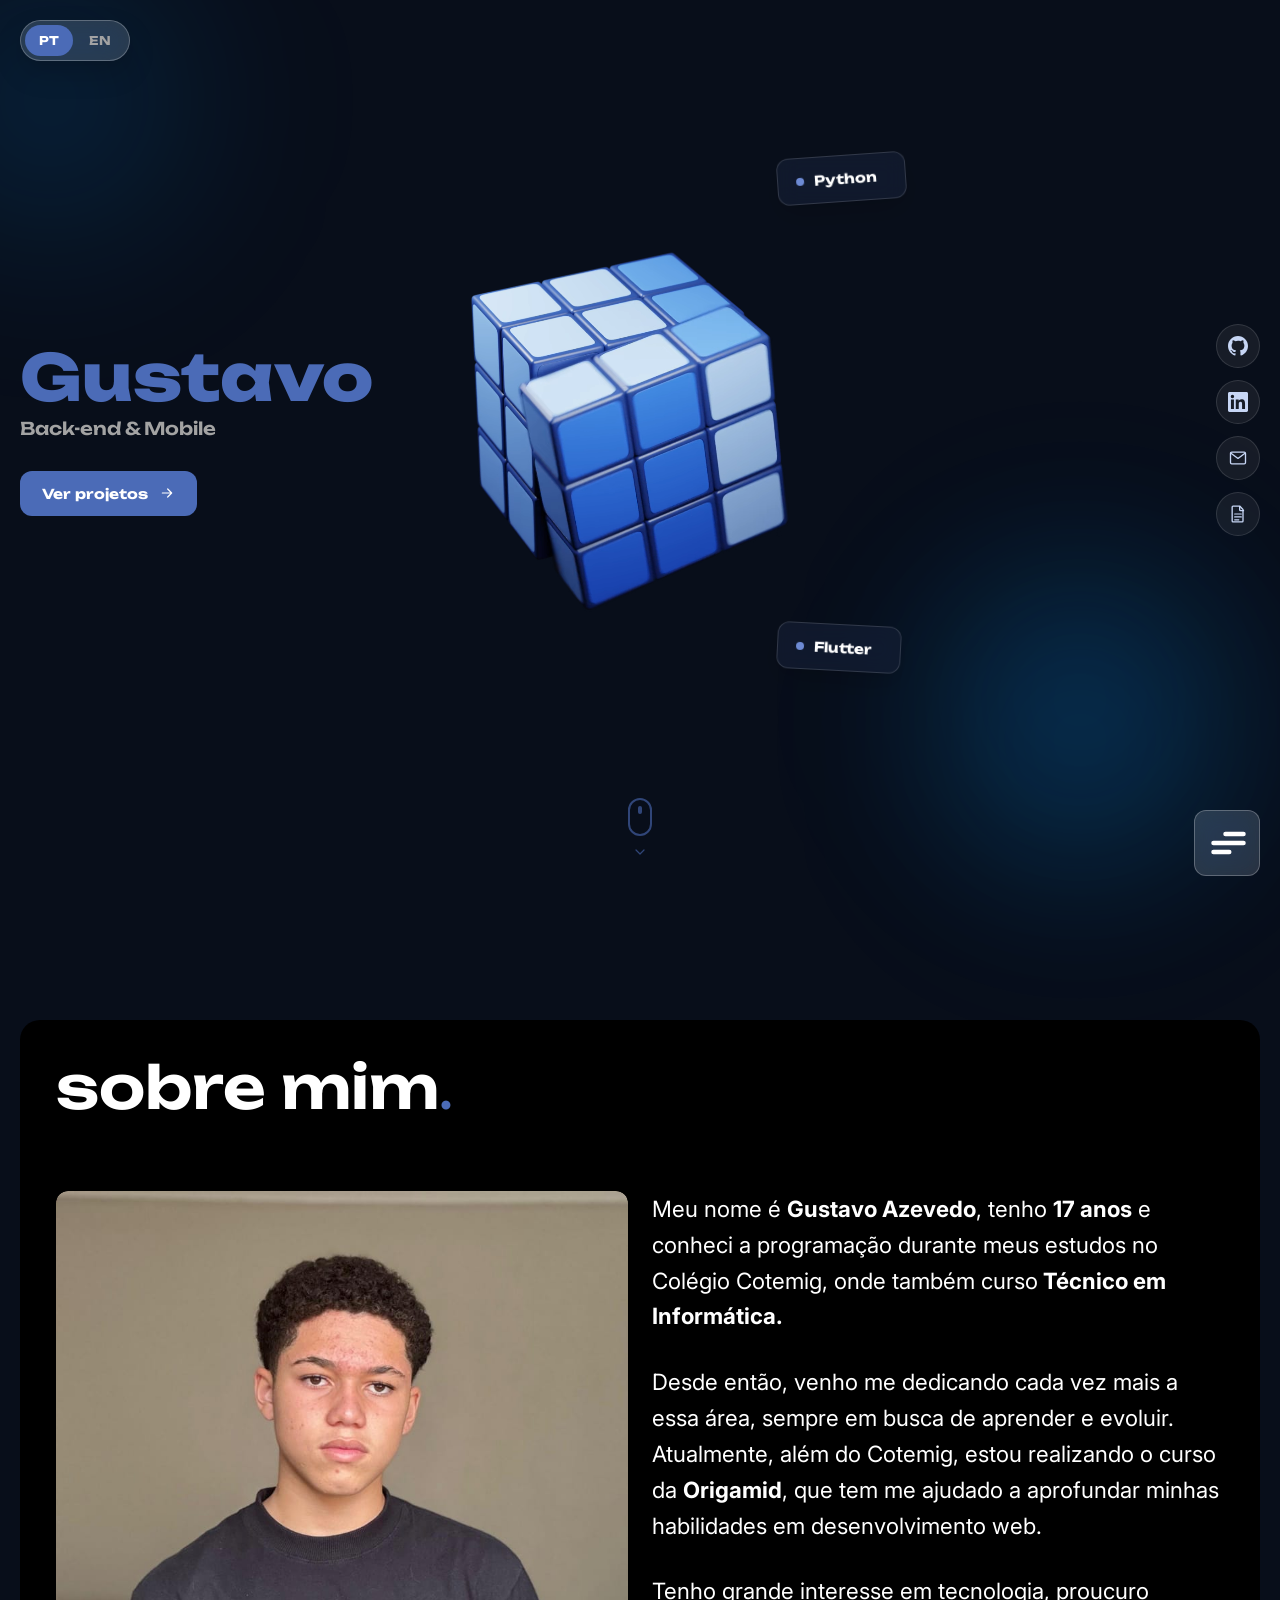
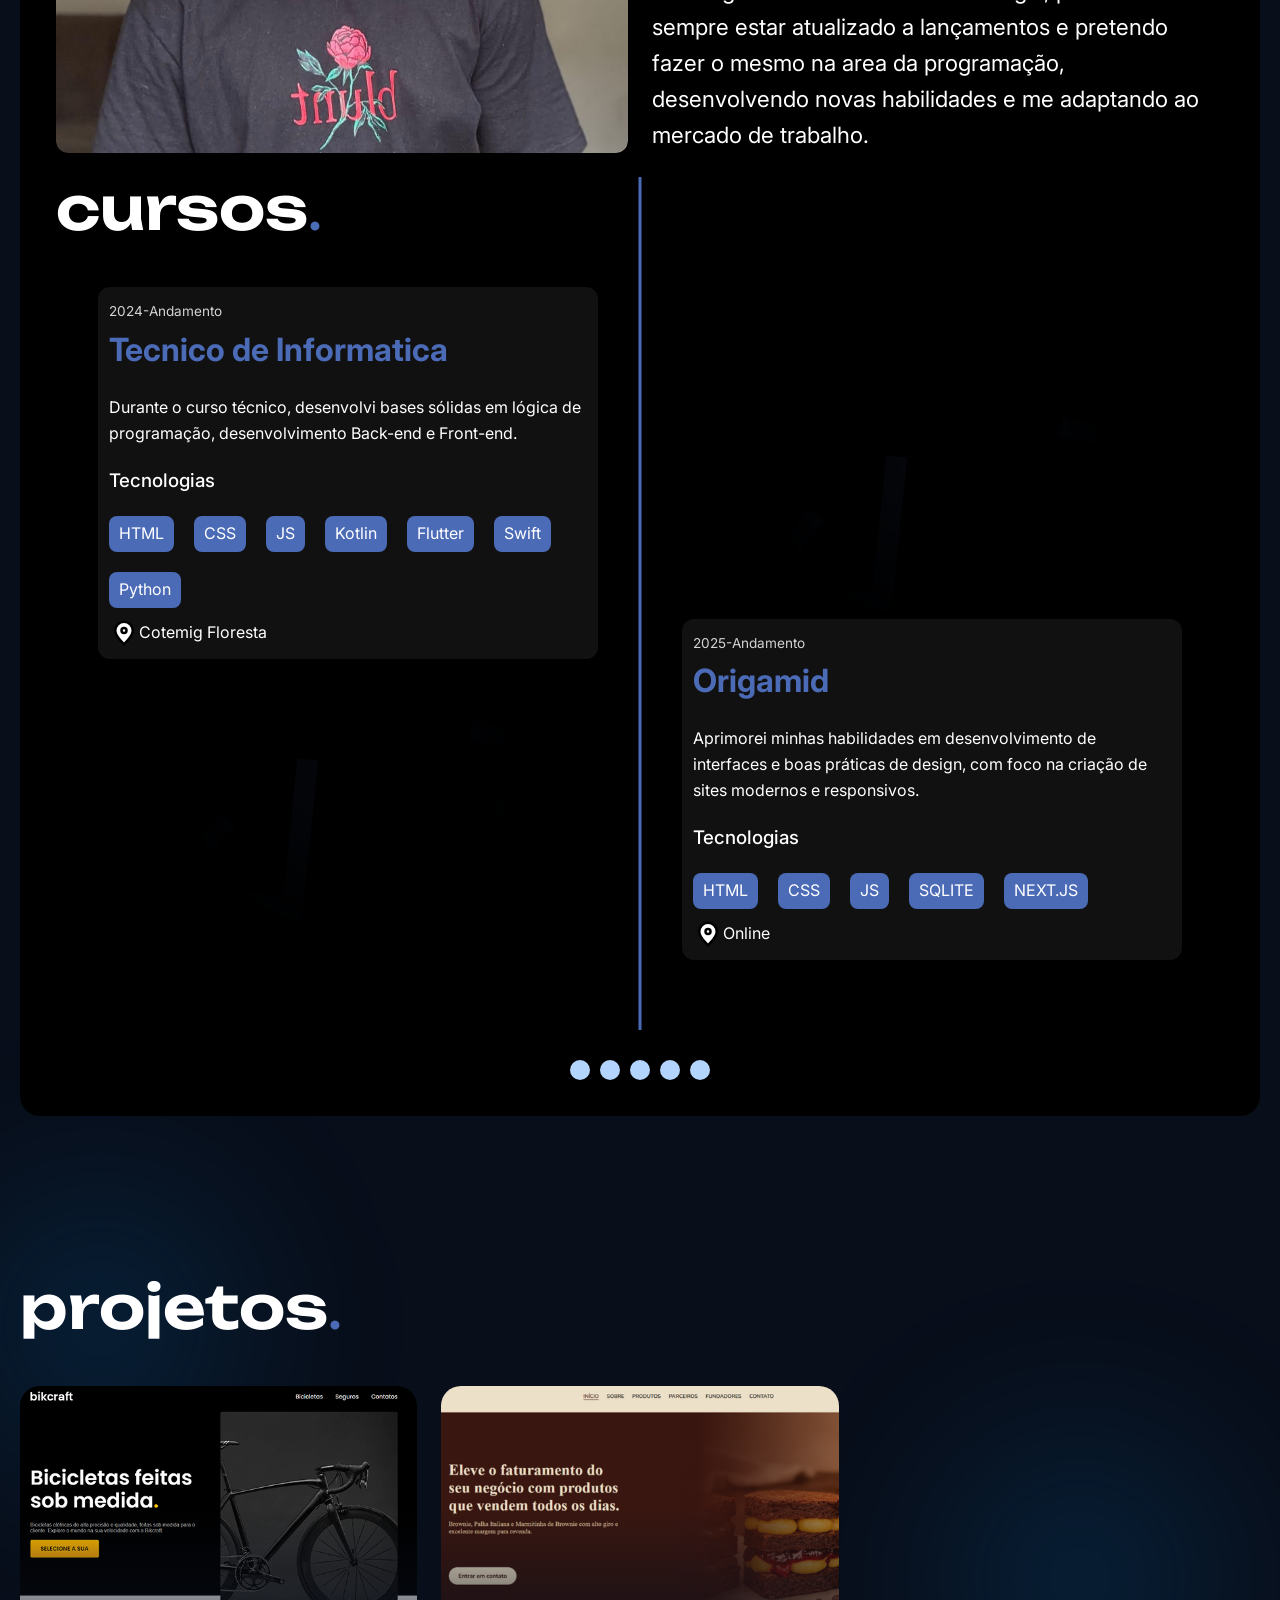
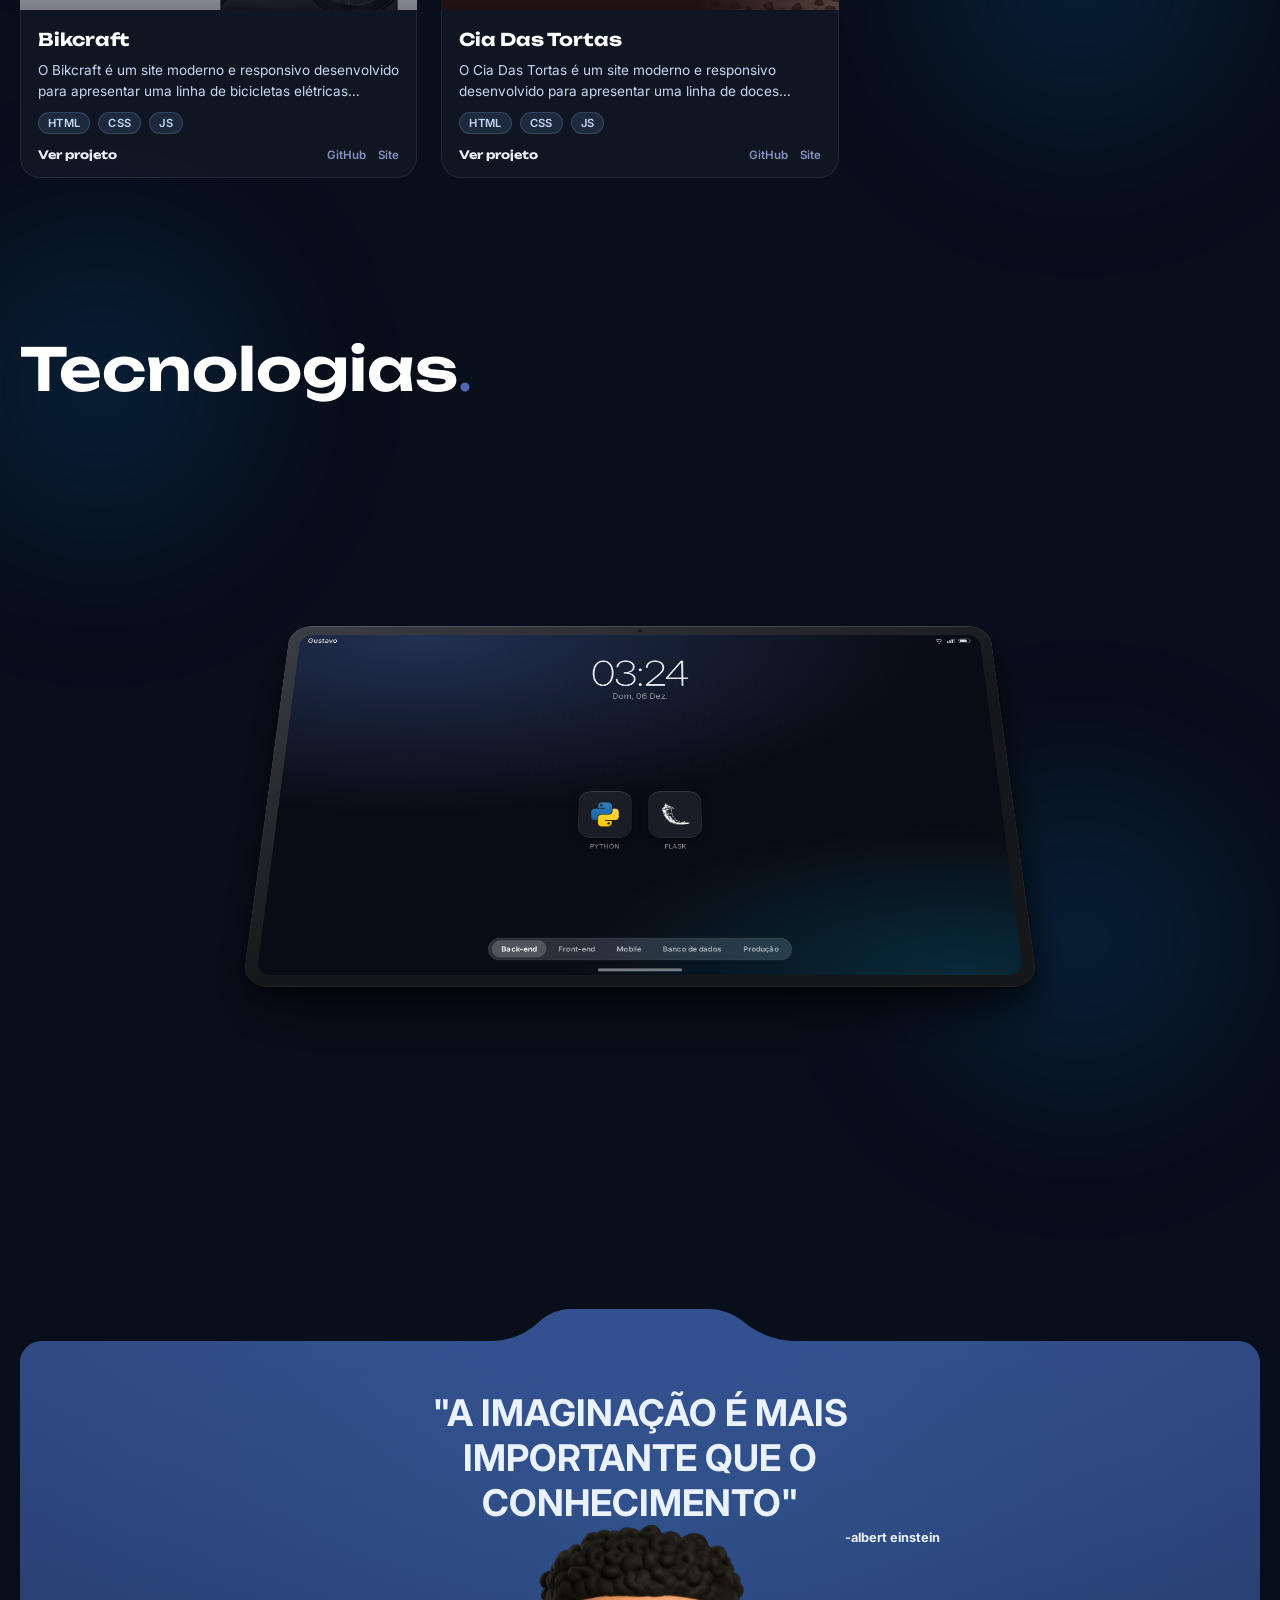
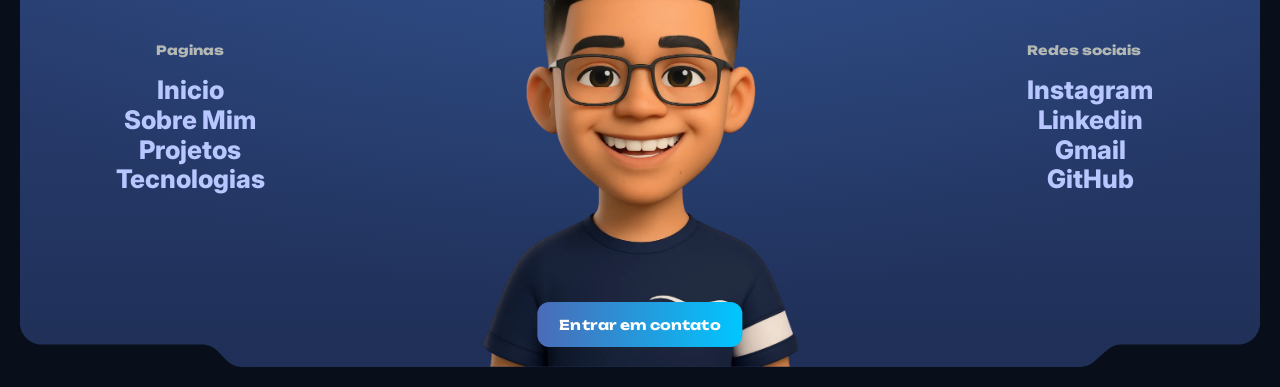
==== index.html @ 8bb334ea "alteracao de full stack para back end no titulo do site" ====
<!DOCTYPE html>
<html lang="pt-br">

<head>
  <!-- Básico -->
  <meta charset="UTF-8">
  <meta name="viewport" content="width=device-width, initial-scale=1.0">
  <title>Gustavo Azevedo | Desenvolvedor Back-end e Mobile</title>
  <meta name="description" content="Portfólio de Gustavo Azevedo, desenvolvedor front-end, back-end e mobile focado em interfaces modernas, performance e experiências interativas.">

  <!-- SEO extra -->
  <meta name="author" content="Gustavo Azevedo">
  <meta name="theme-color" content="#0f0f0f">

  <!-- Open Graph (para redes sociais) -->
  <meta property="og:title" content="Gustavo Azevedo | Desenvolvedor Full-Stack e Mobile">
  <meta property="og:description" content="Conheça meus projetos, tecnologias e experiências em desenvolvimento web.">
  <meta property="og:type" content="website">
  <meta property="og:url" content="https://gustavoazevedodev.vercel.app">
  <meta property="og:image" content="https://gustavoazevedodev.vercel.app/imagens/preview.png">

  <!-- Performance Fonts -->
  <link rel="preconnect" href="https://fonts.googleapis.com">
  <link rel="preconnect" href="https://fonts.gstatic.com" crossorigin>

  <link href="https://fonts.googleapis.com/css2?family=Inter:wght@400..700&family=Fira+Code:wght@400&family=Unbounded:wght@200..900&display=swap" rel="preload" as="style" onload="this.onload=null;this.rel='stylesheet'">

  <noscript>
    <link href="https://fonts.googleapis.com/css2?family=Inter:wght@400..700&family=Fira+Code:wght@400&family=Unbounded:wght@200..900&display=swap" rel="stylesheet">
  </noscript>

  <!-- Favicon -->
  <link rel="icon" href="./imagens/favicon.png" type="image/png">

  <!-- CSS -->
  <link rel="stylesheet" href="./Estilos/style.min.css">

  <!-- JS -->
  <script type="module" src="./Javascript/script.js"></script>

</head>

<body>
  <div class="idioma-switch" role="group" aria-label="Selecionar idioma">
    <span class="idioma-indicador" aria-hidden="true"></span>
    <button type="button" class="idioma-opcao ativo">PT</button>
    <button type="button" class="idioma-opcao">EN</button>
  </div>

  <header class="header-bg">
    <div class="header">
      <label class="hamburger">
        <input type="checkbox">
        <svg viewBox="0 0 32 32">
          <path class="line line-top-bottom" d="M27 10 13 10C10.8 10 9 8.2 9 6 9 3.5 10.8 2 13 2 15.2 2 17 3.8 17 6L17 26C17 28.2 18.8 30 21 30 23.2 30 25 28.2 25 26 25 23.8 23.2 22 21 22L7 22"></path>
          <path class="line" d="M7 16 27 16"></path>
        </svg>
      </label>

      <nav aria-label="Navegacao-principal">
        <ul>
          <li>
            <a href="#main">
              Inicio
              <svg viewBox="0 0 24 24" fill="none" aria-hidden="true">
                <path d="M5 12h14M13 6l6 6-6 6" stroke="currentColor" stroke-width="1.8" stroke-linecap="round" stroke-linejoin="round"/>
              </svg>
            </a>
          </li>
          <li>
            <a href="#sobreMim">
              Sobre mim
              <svg viewBox="0 0 24 24" fill="none" aria-hidden="true">
                <path d="M5 12h14M13 6l6 6-6 6" stroke="currentColor" stroke-width="1.8" stroke-linecap="round" stroke-linejoin="round"/>
              </svg>
            </a>
          </li>
          <li>
            <a href="#projetos">
              Projetos
              <svg viewBox="0 0 24 24" fill="none" aria-hidden="true">
                <path d="M5 12h14M13 6l6 6-6 6" stroke="currentColor" stroke-width="1.8" stroke-linecap="round" stroke-linejoin="round"/>
              </svg>
            </a>
          </li>
          <li>
            <a href="#tecnologias">
              Tecnologias
              <svg viewBox="0 0 24 24" fill="none" aria-hidden="true">
                <path d="M5 12h14M13 6l6 6-6 6" stroke="currentColor" stroke-width="1.8" stroke-linecap="round" stroke-linejoin="round"/>
              </svg>
            </a>
          </li>
          <li>
            <a href="#contato">
              Contato
              <svg viewBox="0 0 24 24" fill="none" aria-hidden="true">
                <path d="M5 12h14M13 6l6 6-6 6" stroke="currentColor" stroke-width="1.8" stroke-linecap="round" stroke-linejoin="round"/>
              </svg>
            </a>
          </li>
        </ul>
      </nav>
    </div>
  </header>

  <main id="main" class="main-bg container">
    <ul class="contatos">
      <li>
        <a href="https://github.com/GuAzevedoDev" target="_blank" rel="noopener noreferrer" aria-label="GitHub">
          <svg viewBox="0 0 24 24" fill="currentColor" aria-hidden="true">
            <path d="M12 0C5.37 0 0 5.373 0 12c0 5.303 3.438 9.8 8.207 11.387.6.11.793-.26.793-.577 0-.285-.01-1.04-.016-2.04-3.338.724-4.042-1.61-4.042-1.61-.546-1.387-1.333-1.756-1.333-1.756-1.089-.744.083-.729.083-.729 1.205.084 1.84 1.237 1.84 1.237 1.07 1.834 2.807 1.304 3.492.997.108-.775.42-1.305.763-1.605-2.665-.303-5.467-1.334-5.467-5.93 0-1.31.468-2.38 1.236-3.22-.124-.303-.535-1.524.117-3.176 0 0 1.008-.322 3.301 1.23a11.5 11.5 0 0 1 3.003-.404c1.02.005 2.047.138 3.003.404 2.291-1.552 3.297-1.23 3.297-1.23.653 1.653.242 2.874.118 3.176.77.84 1.235 1.91 1.235 3.22 0 4.61-2.807 5.624-5.48 5.92.43.372.814 1.103.814 2.222 0 1.606-.014 2.898-.014 3.293 0 .32.192.694.8.576C20.565 21.796 24 17.3 24 12c0-6.627-5.373-12-12-12Z"/>
          </svg>
        </a>
      </li>
      <li>
        <a href="https://www.linkedin.com/in/gustavo-azevedo-8b938736a/" target="_blank" rel="noopener noreferrer" aria-label="LinkedIn">
          <svg viewBox="0 0 24 24" fill="currentColor" aria-hidden="true">
            <path d="M20.447 20.452h-3.554v-5.569c0-1.328-.027-3.037-1.852-3.037-1.853 0-2.136 1.445-2.136 2.939v5.667H9.351V9h3.414v1.561h.049c.476-.9 1.637-1.85 3.37-1.85 3.601 0 4.267 2.37 4.267 5.455v6.286zM5.337 7.433a2.062 2.062 0 1 1 0-4.124 2.062 2.062 0 0 1 0 4.124zM7.114 20.452H3.558V9h3.556v11.452zM22.225 0H1.771C.792 0 0 .774 0 1.729v20.542C0 23.227.792 24 1.771 24h20.451C23.2 24 24 23.227 24 22.271V1.729C24 .774 23.2 0 22.222 0h.003z"/>
          </svg>
        </a>
      </li>
      <li>
        <a href="mailto:gustavoAzevedo.code@gmail.com" aria-label="Gmail">
          <svg viewBox="0 0 24 24" fill="none" aria-hidden="true">
            <path d="M3 6.5A1.5 1.5 0 0 1 4.5 5h15A1.5 1.5 0 0 1 21 6.5v11a1.5 1.5 0 0 1-1.5 1.5h-15A1.5 1.5 0 0 1 3 17.5v-11Z" stroke="currentColor" stroke-width="1.6"/>
            <path d="M4 6.5l8 6 8-6" stroke="currentColor" stroke-width="1.6" stroke-linecap="round" stroke-linejoin="round"/>
          </svg>
        </a>
      </li>
      <li>
        <a href="https://docs.google.com/document/d/1_A87k8-lewarmQRAxq1hybaR0dCT-CZQKW2A2z6M_L0/edit?usp=sharing" target="_blank" rel="noopener noreferrer" download aria-label="Currículo">
          <svg viewBox="0 0 24 24" fill="none" aria-hidden="true">
            <path d="M6 2.5h8l4 4v14a1 1 0 0 1-1 1H6a1 1 0 0 1-1-1v-17a1 1 0 0 1 1-1Z" stroke="currentColor" stroke-width="1.6" stroke-linejoin="round"/>
            <path d="M14 2.5V7a1 1 0 0 0 1 1h4.3" stroke="currentColor" stroke-width="1.6" stroke-linejoin="round"/>
            <path d="M8 12h8M8 15.5h8M8 19h5" stroke="currentColor" stroke-width="1.4" stroke-linecap="round"/>
          </svg>
        </a>
      </li>
    </ul>

    <div class="main">
      <div class="main-esquerda">
        <div class="main-introducao">
          <h1 class="titulo">Gustavo</h1>
          <h2 class="subtitulo">Back-end & Mobile</h2>
        </div>

        <div class="main-sobre">
          <a href="#projetos" class="botao">
            Ver projetos
            <svg viewBox="0 0 24 24" fill="none" aria-hidden="true">
              <path d="M5 12h14M13 6l6 6-6 6" stroke="currentColor" stroke-width="1.8" stroke-linecap="round" stroke-linejoin="round"/>
            </svg>
          </a>
        </div>
      </div>
      <div class="main-centro">
        <!-- O mp4 (opaco) fica no HTML porque toca em qualquer navegador. O
             webm tem canal alpha e dispensa fundo, mas o Safari lê VP9 e
             ignora o alpha, pintando o fundo de preto - por isso quem troca
             pro webm é o JS, só onde a transparência funciona de verdade.
             preload="none" garante que nada baixa antes dessa decisão. -->
        <video
          poster="imagens/main/cube/cubo_azul_chamativo/cubo_azul_chamativo_poster.webp"
          data-webm="imagens/main/cube/cubo_azul_chamativo/cubo_azul_chamativo.webm"
          width="1100"
          height="1100"
          preload="none"
          loop
          muted
          playsinline
          aria-hidden="true"
        >
          <source
            src="imagens/main/cube/cubo_azul_chamativo/cubo_azul_chamativo.mp4"
            type="video/mp4"
          />
        </video>
      </div>
      <ul class="main-direita">
        <li>Python</li>
        <li>Flutter</li>
      </ul>
    </div>

    <a href="#sobreMim" class="scroll-indicador" aria-label="Rolar para a próxima seção">
      <span class="scroll-indicador-mouse">
        <span class="scroll-indicador-roda"></span>
      </span>
      <svg viewBox="0 0 24 24" fill="none" aria-hidden="true">
        <path d="M6 9l6 6 6-6" stroke="currentColor" stroke-width="1.8" stroke-linecap="round" stroke-linejoin="round"/>
      </svg>
    </a>
  </main>

  <article class="about-bg container" id="sobreMim">
    <div class="about-content  card">
      <div class="content">
        <h1 class="title cor-1 ">sobre mim<span class="cor-p1">.</span></h1>
        <div class="about-esquerda">
          <img src="imagens/about/MePhoto.jpeg" alt="">
        </div>
        <div class="about-direita">
          <p>Meu nome é <b>Gustavo Azevedo</b>, tenho <b>17 anos</b> e conheci a programação durante meus estudos no Colégio Cotemig, onde também curso<b> Técnico em Informática.</b></p>
          <p>Desde então, venho me dedicando cada vez mais a essa área, sempre em busca de aprender e evoluir. Atualmente, além do Cotemig, estou realizando o curso da <b> Origamid</b>, que tem me ajudado a aprofundar minhas habilidades em desenvolvimento web.</p>
          <p>Tenho grande interesse em tecnologia, proucuro sempre estar atualizado a lançamentos e pretendo fazer o mesmo na area da programação, desenvolvendo novas habilidades e me adaptando ao mercado de trabalho.</p>
        </div>
        <div class="experiencia-about" id="cursos">
          <h1 class="title cor-1 ">cursos<span class="cor-p1">.</span></h1>
          <div class="cursos-content">
            <div class="esquerda-cursos">
              <div class="curso-card cor-1">
                <span>2024-Andamento</span>
                <h2>Tecnico de Informatica</h2>
                <p>Durante o curso técnico, desenvolvi bases sólidas em lógica de programação, desenvolvimento Back-end e Front-end.
                </p>
                <h3>Tecnologias</h3>
                <ul class="linguagens-lst cor-1">
                  <li class="linguagem-item">HTML</li>
                  <li class="linguagem-item">CSS</li>
                  <li class="linguagem-item">JS</li>
                  <li class="linguagem-item">Kotlin</li>
                  <li class="linguagem-item">Flutter</li>
                  <li class="linguagem-item">Swift</li>
                  <li class="linguagem-item">Python</li>
                </ul>
                <span><svg width="64px" height="64px" viewBox="0 0 24 24" xmlns="http://www.w3.org/2000/svg">
                    <g id="SVGRepo_bgCarrier" stroke-width="0"></g>
                    <g id="SVGRepo_tracerCarrier" stroke-linecap="round" stroke-linejoin="round"></g>
                    <g id="SVGRepo_iconCarrier">
                      <path d="M12 21C15.5 17.4 19 14.1764 19 10.2C19 6.22355 15.866 3 12 3C8.13401 3 5 6.22355 5 10.2C5 14.1764 8.5 17.4 12 21Z" stroke="#000000" stroke-width="2" stroke-linecap="round" stroke-linejoin="round"></path>
                      <path d="M12 12C13.1046 12 14 11.1046 14 10C14 8.89543 13.1046 8 12 8C10.8954 8 10 8.89543 10 10C10 11.1046 10.8954 12 12 12Z" stroke="#000000" stroke-width="2" stroke-linecap="round" stroke-linejoin="round"></path>
                    </g>
                  </svg> Cotemig Floresta</span>
              </div>
            </div>
            <span class="cor-p1 title tag-html">
              < />
            </span>
            <span class="cor-p1 title tag-html">
              < />
            </span>
            <div class="direita-cursos">
              <div class="curso-card cor-1">
                <span>2025-Andamento</span>
                <h2>Origamid</h2>
                <p>Aprimorei minhas habilidades em desenvolvimento de interfaces e boas práticas de design, com foco na criação de sites modernos e responsivos.
                </p>
                <h3>Tecnologias</h3>
                <ul class="linguagens-lst cor-1">
                  <li class="linguagem-item">HTML</li>
                  <li class="linguagem-item">CSS</li>
                  <li class="linguagem-item">JS</li>
                  <li class="linguagem-item">SQLITE</li>
                  <li class="linguagem-item">NEXT.JS</li>
                </ul>
                <span><svg width="64px" height="64px" viewBox="0 0 24 24" xmlns="http://www.w3.org/2000/svg">
                    <g id="SVGRepo_bgCarrier" stroke-width="0"></g>
                    <g id="SVGRepo_tracerCarrier" stroke-linecap="round" stroke-linejoin="round"></g>
                    <g id="SVGRepo_iconCarrier">
                      <path d="M12 21C15.5 17.4 19 14.1764 19 10.2C19 6.22355 15.866 3 12 3C8.13401 3 5 6.22355 5 10.2C5 14.1764 8.5 17.4 12 21Z" stroke="#000000" stroke-width="2" stroke-linecap="round" stroke-linejoin="round"></path>
                      <path d="M12 12C13.1046 12 14 11.1046 14 10C14 8.89543 13.1046 8 12 8C10.8954 8 10 8.89543 10 10C10 11.1046 10.8954 12 12 12Z" stroke="#000000" stroke-width="2" stroke-linecap="round" stroke-linejoin="round"></path>
                    </g>
                  </svg>Online</span>
              </div>
            </div>

          </div>
          <section class="dots-container">
            <div class="dot"></div>
            <div class="dot"></div>
            <div class="dot"></div>
            <div class="dot"></div>
            <div class="dot"></div>
          </section>
        </div>
      </div>
    </div>
  </article>

  <article class="projetos-bg" id="projetos" aria-labelledby="projeto-title">
    <div class="projetos-content">
      <h1 class="title cor-1 container" id="projeto-title">projetos<span class="cor-p1">.</span></h1>

      <ul class="projetos-grid container">
          <li class="projeto-card">
            <a href="projetos/bikcraft.html" class="projeto-abrir">
              <span class="sr-only">Ver detalhes de Bikcraft</span>
            </a>

            <div class="projeto-capa">
              <img src="imagens/projetos/bikcraft.png" alt="Tela inicial do projeto Bikcraft" loading="lazy" />
            </div>

            <div class="projeto-info">
              <h3 class="projeto-nome">Bikcraft</h3>
              <p class="projeto-resumo">O Bikcraft é um site moderno e responsivo desenvolvido para apresentar uma linha de bicicletas elétricas premium.</p>

              <ul class="projeto-tags">
              <li>HTML</li>
              <li>CSS</li>
              <li>JS</li>
              </ul>
            </div>

            <div class="projeto-rodape">
              <span class="projeto-detalhes">Ver projeto</span>
              <a href="https://github.com/GuAzevedoDev/bikcraft" target="_blank" rel="noopener" class="projeto-mini">GitHub</a>
              <a href="https://guazevedodev.github.io/bikcraft/" target="_blank" rel="noopener" class="projeto-mini">Site</a>
            </div>
          </li>

          <li class="projeto-card">
            <a href="projetos/cia-das-tortas.html" class="projeto-abrir">
              <span class="sr-only">Ver detalhes de Cia Das Tortas</span>
            </a>

            <div class="projeto-capa">
              <img src="imagens/projetos/ciaDasTortasHeader.png" alt="Tela inicial do projeto Cia Das Tortas" loading="lazy" />
            </div>

            <div class="projeto-info">
              <h3 class="projeto-nome">Cia Das Tortas</h3>
              <p class="projeto-resumo">O Cia Das Tortas é um site moderno e responsivo desenvolvido para apresentar uma linha de doces premium.</p>

              <ul class="projeto-tags">
              <li>HTML</li>
              <li>CSS</li>
              <li>JS</li>
              </ul>
            </div>

            <div class="projeto-rodape">
              <span class="projeto-detalhes">Ver projeto</span>
              <a href="https://github.com/GuAzevedoDev/CiaDasTortas" target="_blank" rel="noopener" class="projeto-mini">GitHub</a>
              <a href="https://guazevedodev.github.io/CiaDasTortas/" target="_blank" rel="noopener" class="projeto-mini">Site</a>
            </div>
          </li>
      </ul>
    </div>
  </article>

  <article class="tecnologias-bg" id="tecnologias">
    <h1 class="title cor-1 container">Tecnologias<span class="cor-p1">.</span></h1>
    <div class="tecnologias-content container">
      <div class="cardTablet">
        <div class="phone">
          <div class="face front">
            <div class="head">
              <div class="h-left">Gustavo</div>
              <div class="h-right">
                <span class="wifi"><svg class="logo-head" viewBox="0 0 16 16" fill="currentColor" xmlns="http://www.w3.org/2000/svg"><path d="M8 12.4a1.3 1.3 0 1 0 0 2.6 1.3 1.3 0 0 0 0-2.6Z"/><path d="M8 8.3c-1.28 0-2.45.5-3.32 1.32a.62.62 0 0 0 .85.9A3.55 3.55 0 0 1 8 9.55c.96 0 1.83.37 2.47.97a.62.62 0 1 0 .85-.9A4.79 4.79 0 0 0 8 8.3Z"/><path d="M8 4.6c-2.3 0-4.4.9-5.94 2.37a.62.62 0 1 0 .86.9A7.3 7.3 0 0 1 8 5.85c2 0 3.82.78 5.08 2.02a.62.62 0 1 0 .86-.9A8.55 8.55 0 0 0 8 4.6Z"/></svg></span>
                <span class="network"><svg class="logo-head" viewBox="0 0 16 16" fill="currentColor" xmlns="http://www.w3.org/2000/svg"><rect x="1" y="9.5" width="2.6" height="3.5" rx="0.8"/><rect x="5.1" y="7.2" width="2.6" height="5.8" rx="0.8"/><rect x="9.2" y="4.9" width="2.6" height="8.1" rx="0.8"/><rect x="13.3" y="2.6" width="2.6" height="10.4" rx="0.8" opacity="0.35"/></svg></span>
                <span class="battery"><svg class="logo-head" viewBox="0 0 26 16" fill="none" xmlns="http://www.w3.org/2000/svg"><rect x="0.6" y="3.6" width="21" height="9.4" rx="3" stroke="currentColor" stroke-width="1.1" opacity="0.45"/><rect x="2.3" y="5.3" width="13.5" height="6" rx="1.8" fill="currentColor"/><path d="M23.2 6.6c.9.35 1.5 1.1 1.5 1.7 0 .6-.6 1.35-1.5 1.7V6.6Z" fill="currentColor" opacity="0.45"/></svg></span>
              </div>
            </div>


            <div class="date">
              <span class="hour"></span><br />
              <span class="day"></span>
            </div>

            <div class="home">
              <span class="app" id="python-tablet" data-skill="python" data-cat="backend">
                <span>PYTHON</span>
                <svg width="64px" height="64px" viewBox="0 0 32 32" fill="none" xmlns="http://www.w3.org/2000/svg">
                  <g id="SVGRepo_bgCarrier" stroke-width="0"></g>
                  <g id="SVGRepo_tracerCarrier" stroke-linecap="round" stroke-linejoin="round"></g>
                  <g id="SVGRepo_iconCarrier">
                    <path fill-rule="evenodd" clip-rule="evenodd" d="M13.0164 2C10.8193 2 9.03825 3.72453 9.03825 5.85185V8.51852H15.9235V9.25926H5.97814C3.78107 9.25926 2 10.9838 2 13.1111L2 18.8889C2 21.0162 3.78107 22.7407 5.97814 22.7407H8.27322V19.4815C8.27322 17.3542 10.0543 15.6296 12.2514 15.6296H19.5956C21.4547 15.6296 22.9617 14.1704 22.9617 12.3704V5.85185C22.9617 3.72453 21.1807 2 18.9836 2H13.0164ZM12.0984 6.74074C12.8589 6.74074 13.4754 6.14378 13.4754 5.40741C13.4754 4.67103 12.8589 4.07407 12.0984 4.07407C11.3378 4.07407 10.7213 4.67103 10.7213 5.40741C10.7213 6.14378 11.3378 6.74074 12.0984 6.74074Z" fill="url(#paint0_linear_87_8204)"></path>
                    <path fill-rule="evenodd" clip-rule="evenodd" d="M18.9834 30C21.1805 30 22.9616 28.2755 22.9616 26.1482V23.4815L16.0763 23.4815L16.0763 22.7408L26.0217 22.7408C28.2188 22.7408 29.9998 21.0162 29.9998 18.8889V13.1111C29.9998 10.9838 28.2188 9.25928 26.0217 9.25928L23.7266 9.25928V12.5185C23.7266 14.6459 21.9455 16.3704 19.7485 16.3704L12.4042 16.3704C10.5451 16.3704 9.03809 17.8296 9.03809 19.6296L9.03809 26.1482C9.03809 28.2755 10.8192 30 13.0162 30H18.9834ZM19.9015 25.2593C19.1409 25.2593 18.5244 25.8562 18.5244 26.5926C18.5244 27.329 19.1409 27.9259 19.9015 27.9259C20.662 27.9259 21.2785 27.329 21.2785 26.5926C21.2785 25.8562 20.662 25.2593 19.9015 25.2593Z" fill="url(#paint1_linear_87_8204)"></path>
                    <defs>
                      <linearGradient id="paint0_linear_87_8204" x1="12.4809" y1="2" x2="12.4809" y2="22.7407" gradientUnits="userSpaceOnUse">
                        <stop stop-color="#327EBD"></stop>
                        <stop offset="1" stop-color="#1565A7"></stop>
                      </linearGradient>
                      <linearGradient id="paint1_linear_87_8204" x1="19.519" y1="9.25928" x2="19.519" y2="30" gradientUnits="userSpaceOnUse">
                        <stop stop-color="#FFDA4B"></stop>
                        <stop offset="1" stop-color="#F9C600"></stop>
                      </linearGradient>
                    </defs>
                  </g>
                </svg>
              </span>
              <span class="app" id="flask-tablet" data-skill="flask" data-cat="backend">
                <span>FLASK</span>
                <svg xmlns="http://www.w3.org/2000/svg" viewBox="0 0 128 128"><path fill="#ffffff" d="M44.44 100.63c-4.23-3.33-8.74-6.52-11.83-11.01-6.49-7.92-11.49-17.1-14.9-26.74-2.07-6.27-2.77-12.99-5.44-19.02-2.78-4.38.48-9.16 5.27-10.55 2.13-.41 5.89-2.43 1.36-.98-4.06 2.98-4.45-2.71-.29-3.07 2.84-.38 3.89-2.7 2.92-4.8-3.05-1.99 7.4-4.18 2.14-7.15-5.48-5.91 7.66-7.05 4.42-.33-.77 5.16 9.18-.95 6.87 5.01 2.35 2.86 8.8.65 8.63 4.67 3.42.24 4.6 3.11 7.8 3.33 3.33 1.5 9.36 2.69 10.49 6.44-3.3 2.61-10.95-5.4-11.31 1.84 1 10.69.74 21.7 4.65 31.88 1.85 6.16 6.33 11.01 10.38 15.81 3.88 4.7 9.12 8.01 14.48 10.8 4.69 2.21 9.75 3.68 14.87 4.6 2.07-1.59 5.74-7.48 8.97-5 .16 2.8-6.42 5.84-.31 5.54 3.59-1.08 6.08 2.77 9.04-.71 2.72 3.23 11.32-2.06 9.38 4.53-2.62 1.69-6.44.67-9.07 3-4.33-2.16-7.77 1.93-12.56 1.42-5.32.95-10.73 1.34-16.13 1.34-8.85-.7-17.89-.99-26.3-4.07-4.74-1.38-9.37-4.08-13.53-6.78zm7.47 3.24c4.63 2 9.16 4.11 14.23 4.75 8.05 1.12 16.37 2.84 24.45 1.27-3.66-1.65-7.44.64-11.08-1.18-4.37.94-9.06-.24-13.5-.82-5.05-2.25-10.5-3.8-15.23-6.72-5.91-2.16 3.06 2.77 4.65 3.17 3.69 2.1-4.06-1.08-5.16-1.95-3.09-1.74-3.49-1.37-.31.39.64.37 1.28.77 1.95 1.09zm-8.81-6.23c4.49 1.66-.02-3.16-2.07-2.88-.91-1.58-3.48-2.58-1.67-3.43-3.26 1.13-3.42-4.3-4.95-3.53-3.45-1.09-1.34-4.95-5.45-7.32-.37-2.5-4.08-4.66-5.26-8.43-.52-1.93-4.19-7.46-1.94-2.31 1.92 4.96 5.29 9.21 8.1 13.45 2.18 4.04 4.76 8.26 8.72 10.78 1.34 1.3 2.63 3.27 4.52 3.67zM30.17 83.45c.16-.68.82 1.46 0 0zm18.3 16.18c1-.44-1.43-.56 0 0zm2.44.89c-.25-1.23-1.11.69 0 0zm3.05 1.27c1.45-1.38-2.24-.87 0 0zm5.22 2.91c.89-1.3-2.82-.49 0 0zm-10.03-6.99c2.25-1.46-2.91-.02 0 0zm2.29 1.14c-.07-.77-.82.34 0 0zm11.43 7.13c1.84 1.16 10.73 2.54 5.16.48-.93.2-10.33-2.66-5.16-.48zM44.72 91.85c-.18-.77-2.85-.85 0 0zm5.32 3.1c1.39-.96-2.87-.74 0 0zm4.48 2.75c1.98-.75-3.23-.75 0 0zm-11.97-8.21c2.16 1.65 8.7.21 3.3-.99-2.45-1.31-7.99-2.2-4.22.79l.92.2zm15 9.16c.9-1.53-3.77-.88 0 0zm-4.56-3.63c5.27 1.49-4.43-3.34-1.3-.55l.7.32.6.23zm9.14 5.28c4.99.05-4.51-.68 0 0zm-21.5-13.7c-.19-.93-1.23.08 0 0zm29.94 18.44c.14-1.68-1.62 1.25 0 0zM49.15 91.82c-.3-.88-1.56-.04 0 0zm-8.04-5.8c2.86-.17-3.93-1.26 0 0zm-9.54-6.16c-.36-1.38-3.12-2.47 0 0zM56.6 95.74c-.52-.6-.25.13 0 0zm15.58 9.56c-.05-.91-.85.35 0 0zM55.22 94.32c.28-1.18-2.44-.36 0 0zm-11.6-7.36c2.13-.23-3.42-1.44 0 0zm19.63 12.2c3.32-1.32-3.24-.64 0 0zm-10.21-6.93c3.83.49-4.56-2.61-.84-.28l.84.28zm13.31 8.19c3.58-2.14 2.4 5.01 6.07.6 3.62-2.64-3.13 3.27 1.33.47 3.23-2.16 7.99 1.02 11 2.06 2.16-.11 4.27 1.87 6.49.67 4.27-1.15-8.36-1.71-5.05-3.75-3.91 1.14-6.8-1.36-8.72-3.86-4.39-1.01-9.46-3.25-11.65-7.14-.89-1.46 1.29.21-.77-2.18-2.64-2.35-3.96-5.02-5.73-7.88-2.12-1.13-2.37-4.46-2.58-.11.02-2.74-2.56-4.59-3.19-3.82-.01-2.64 2.76-1.32.82-3.27-.42-2.74-1.79-5.59-2.2-8.68-.64-1.49-.09-4.68-2.19-1.31-.76 3.57-.25-4.38.94-1.76 1.56-2.67-.56-2.36-.65-1.99 1.02-2.26.64-5.46-.27-4.24.54-2.39.86-8.8-.81-7.66 1.01-2.5 1.92-11.44-2.47-8.03-1.78.03-4.85.64-6.31 1.37 4.56 2.51-.46.91-2.32.51-.24 2.33-2.08 1.32-4.38 1.34 3.67.45-1.79 3.75-3.89 2.47-2.74 1.31 2.36 4.57.05 5.58.28 1.52-4.19-.55-3.84 2.96-2.65-1.12-.36 4.16.96 2.38 4.51 1.22 3.18 4.01 3.29 6.65-.74 1.54-3.63-3.62-.64-3.38-2.36-3.83-2.61-1.38-4.56.39-.45.13 4.99 2.53 1.57 3.72 3.01.47 3.1 3.1 3.71 4.76 1.81 1.88 1.44-2.08 3.6.18-1.37-2.02-7.25-5.68-2.52-4.51-.03-2.03-.86-3.67.6-3.63 1.44-2.6-1.51 6.42 1.73 3.11.9-.39 1.12-2.6 2.73.21 2.34 2.3.85 3.97-2.46 1.86.59 2.01 4.42 2.72 3.7 5.86.76 2.76 1.83 1.74 2.76 1.58.73 2.68 1.14.71 1.18-.57 3.34.72 2.56 2.69 3.6 4.07 2.3 1.04-3.29-7.04.66-2.43 4.16 3.75 1.56 5.32-2.17 4.72 2.36-.19 3.12 3.19 6.07 3.07 2.69 1.28 4.52 6.2-.12 4.15-1.61-1.45-7.31-3.24-2.65-.48 4.3 1.99 7.71 3.18 11.86 5.68 2.96 2.12 4.25 4.54 5.37 5.02-2.49 1.19-7.51-.95-3.78-1.61-2.33-.42-4.94-1.6-2.71 1.3 1.89 1.58 6.71 1.42 7.58 1.59-.73 1.61-1.99 1.74.03 1.86-2.25 1.22.72 1.41.93 2.1zm-4.6-13c-1.37-1.43-1.72-4.11-.24-1.78.75.3 2.43 4.38.24 1.78zm14.99 9.52c.85-.06.02.65 0 0zM59.59 83.91c-.06-2.17.49 1.67 0 0zM58.1 81.9c-1.73-3.32 2.17.95 0 0zM40.04 69.44c1.01-.27.5 1.73 0 0zm14.37 7.79c.62-2.33.73 1.96 0 0zm-10.15-7.06c-.71-1.29 1.5 1.21 0 0zm8.71 2.79c-1.63-3.65 1.16-2 .36.6l-.36-.6zM37.95 62.95c-.73-1.2-1.93-4.72-1.55-5.79.35 1.75 3.72 7.53 1.65 2.39-2.28-4.3 2.73 1.4 3.25 2.47.24 1.07-1.41-.29-.29 2.21-2.04-2.85-1.2 1.58-3.06-1.28zm-4.64-3.2c.19-2.79 1.06 1.91 0 0zm2.08.72c1-2.11 1.69 2.93 0 0zm-5.02-3.89c-1.73-1.72-2.98-3.3.08-1.07 1.18.05-2.62-3.6.28-1.16 3.06.56 1.51 5.01-.36 2.23zm2.64-.07c1-.99.53.98 0 0zm1.62.52c-1.52-2.85 1.85 1.2 0 0zm-3.22-3.08c-5.02-4.47 6.31 2.34.82.83l-.82-.83zm14.39 8.36c-2.18-1.3-.58-9.18.16-3.79 2.11-.68-.12 2.78 1.46 2.75-.24 2.18-.95 2.97-1.62 1.04zm5.33 3.15c.21-2.38.45 1.62 0 0zm-.93-.92c.24-1.01.03 1.2 0 0zM32.39 52.48c-3.23-4.45 9.38 4.51 2.07 1.13-.77-.21-1.69-.28-2.07-1.13zm10.26 5.43c-.31-3.75.68.62 0 0zm7.78 5c.6-2.14.05 1.41 0 0zM32.89 50.78c1.92-.41 7.95 3.37 2.41 1.08-.62-.69-1.93-.38-2.41-1.08zm16.47 8.21c.2-3.84 1.15-2.29.01.55l-.01-.55zm-15.05-9.55c.78-1.15-2.08-5.18.41-1.45 1.08.85 3.11 1.43 1.31 1.79 2.84 2.5-.68.68-1.72-.34zm14.24 8.35c.54-4.37.47 2.56 0 0zM32.68 45.41c.6-.26.32.79 0 0zm3.71 2.21c.96-2.01 1.77 2.23 0 0zm10.47 5.82c0-.77.2 1.12 0 0zm-.6-1.34c-1.45-3.59 1.35 1.9 0 0zm-.89-2.35c-.25-1.48.83 1.86 0 0zm1.45-2.36c-1-1.76 1.26-7.75 1.51-4.03-1.05 2.89-.3 4.51.43.63 1.36-3.06-.29 6.02-1.94 3.4zm1.49-8.91c.44-.53.1.65 0 0zM45.82 87.6c-.59-.52.07.33 0 0zm5.13 2.6c2.86.74 2.84-.44.26-.79-1.39-1.29-5.77-2.66-1.85-.16.27.65 1.09.63 1.59.95zm-10.14-6.74c1.57 1.18 5.93 3.32 2.24.45 1.24-1.44-2.38-2.21-1.18-3.18-3.06-1.87-2.41-1.7-.27-1.64-3.67-1.64.53-1.52.33-2.36-1.42-.28-7.03-2.5-3.73.18-3.36-1.71-.8.64-1.82.39-3.44-.94 3.06 2.62-.54 1.73 1.97 1.56 5.3 4 .83 1.65-.57.85 3.21 2.14 4.14 2.78zm5.37 3.09c6.53 2.1-3.2-2.58 0 0zm27.5 16.65c.08-1.3-.9 1.11 0 0zm2.82 1.19c1.51-1.46.06 2.33 2.5-.36.03-1.92-.07-3.06-2.8-.72-.75.42-1.09 2.19.3 1.08zM31.65 76.22c-.47-1.82-3.25-1.81 0 0zm3.01 1.98c-1.12-1.86-4-1.68 0 0zm17.17 10.35c1.68 1.49 7.7 1.09 2.03.18-.83-1.24-5.32-.94-2.03-.18zm23.6 14.57c2.57-2.16-2.5.97 0 0zm5.36 3.69c.02-.69-1.11.3 0 0zm.01-.97c2.86-3.03-2.77.18 0 0zM24.22 70.01c-2.43-3.47-1.51-5.03-3.86-7.87-.45-2.17-4.03-7.09-1.85-1.88 1.99 3.05 2.58 7.77 5.71 9.75zm55.68 34.87c5.26-3.4-2.15-1.48 0 0zm4.01 1.57c2.64-2.26-1.66-.47 0 0zM30.75 72.38c.76-1.12-1.94-.14 0 0zm52.33 32.99c2.55-1.64-.59-1.39-.46.15l.46-.15zM48.5 83.58c-.09-1.11-1.35.09 0 0zm2.14 1.23c-.69-1.38-1.05.21 0 0zm36.53 21.67c3.27-2.36-1.98-.45-.68.45l.68-.45zm-1.26-.6c2.67-2.23-2.8.99 0 0zm6.39 4.25c1.79-1.19-2.17-.38 0 0zM32.39 71.57c2.39.54 9.56 5.89 5.33.37-2.17-.64-.87-5.94-3.08-5 1.48 2.48 1.22 3.53-1.9 1.97-3.91-1.91-2.2.94-1.43 1.73-1.04.25 1.39.91 1.08.93zm-10.9-8.61c.43-1.77-3.95-9.75-2.07-4 .68 1.21.61 3.49 2.07 4zM41.5 75.3c-1.23-1.03-.06-.15 0 0zm3.03.71c0-1.88-3.35-.77 0 0zm26.3 16.57c-.5-1.28-1.98-.02 0 0zm1.26.93c-.18-.72-.72.14 0 0zm10.43 6.56c1-.74-1.25-.09 0 0zM26.93 64.35c2.87-1.11-3.07-.79 0 0zm41.59 26.2c-.04-1.86-1.83.46 0 0zM25.8 61.71c1.84-.62-1.71-.41 0 0zm5.34 2.59c-.03-.61-.56.23 0 0zm65.22 39.99c2.37-.48 7.77 1.21 8.64-.63-2.88-.07-9.95-2.03-10.28.46l.63.1 1.01.07zM32.84 64.73c.05-1.88-1.46-.07 0 0zm-14.05-9.75c-.64-3.58-2.43-.54 0 0zm3.35.84c.04-1.15-3.07-1.03 0 0zm1.91.94c-.55-.44-.43.57 0 0zm12.06 7.73c.57-.52-1.35-.38 0 0zm-13.33-9.85c-.33-2.71-3.88-.4 0 0zm-6.87-4.46c-.1-1.25-.67.47 0 0zm1.02-.77c-.17-1.48-.88.19 0 0zm5.65 3.37c2.39-.94-4.35-1.94-.49-.18l.49.18zm75.59 46.69c1.53-1.4-1.94-.43 0 0zm9.13 4.74c.61-1.81-1.54.23 0 0zM23.15 49.82c.26-1.75-1.89.35 0 0zm-8.03-5.38c-.43-2.47-.37-6.82 3.76-5.35-5.51 1.1 3.82 6.85 2.64 2.31 2.32.11 4.53-1.37 3.32.88 4.57-.5 7.73-4.46 12.14-3.91 3.44-.46 7.19-.8 10.89-2.18 3.04-.22 5.97-3.5 4.31-5.44-4.15-.35-8.5.17-13.08 1.08-5.08 1.06-9.7 3.06-14.83 3.93-5 .67 1 1.85-.43 2.11-2.61.9 3.11 1.52-.34 2.47-2.13-.41-4.35-1.14-3.44-3.38-4.79.62-9 2.61-5.21 7.48h.27zm11.54-5.88c1.12-4.14 6.01 3.4 1.84.55-.5-.38-1.32-.68-1.84-.55zm.22-2.01c1.62-1.2.86.68 0 0zm2.06.04c.15-1.9 4.71 1.01.75.68l-.75-.68zm2.81-1.14c1.03-1.2.3 1.07 0 0zm.72-.48c1.71-2.06 9.69-1.31 3.85-.2-1.56-1.18-2.76.7-3.85.2zm10.42-1.6c-.26-5.62 5.18 1.99 0 0zm2.96-.02c1.08-2.83 4.2-1.14.5-.57.08.3-.11 1.46-.5.57zM21.99 48.37c3.23-1.98-3.43-1.72 0 0zm2.39.66c1.13-1.2-2.46-.49 0 0zm-7.04-4.99c1.85-1.42-2.18-.54 0 0zm95.35 59.65c.05-1.65-1.41.74 0 0zM103 97.08c.28-1.9-1.24.16 0 0zm12.36 7.25c2.58.01 7.82-.8 2.2-.8-.88.13-5.13.11-2.2.8zM26.48 47.87c2.09-.14 3.27-2.3-.41-2.18-5.69-.59 5.02 1.95-.73 1.22-.77.51 1.09 1.1 1.14.96zm1.84.93c-.22-1.34-.65.71 0 0zm2.18-5.82c.9-1.12-1.26-.3 0 0zm-6.95-11.6c3.73-1.27 8.82-2.69 10.58.62-1.79-2.15-.72-4.28.97-1.12 2.39 3.19 3.59-1.45 2.03-2.52 1.77 2.2 3.79 3.24 1.19.14 2.83-3.4-5.66.45-7.59.41-.92.41-9.58 2.2-7.18 2.47zm2.19-4.18c2.13-1.6 7.35.96 4-1.59-.33-.3-7.35 1.93-4 1.59zm7.75.32c2.49.06-1.07-3.34 1.89-1.8-.49-1.59-3.45-1.89-4.9-2.52-.82 1.45 1.66 4.34 3.01 4.32zm-6.39-7.04c.86-1.16-1.51.6 0 0zm3.16.76c4.01-.53-1.02-1.72-.81-.04l.81.04zm-5.91-4.62c-2.82-3.69 5.31.62 2.44-3.24-2.41-1.92-4.73 2.16-2.44 3.24zm36.21 19.5c1.29-2.29-5.34-3.09-.87-.81.42.14.32.97.87.81z"/></svg>
              </span>
              <span class="app" id="js-tablet" data-skill="JavaScript" data-cat="frontend">
                <span>JAVASCRIPT</span>
                <svg viewBox="0 0 32 32" fill="none" xmlns="http://www.w3.org/2000/svg">
                  <g id="SVGRepo_bgCarrier" stroke-width="0"></g>
                  <g id="SVGRepo_tracerCarrier" stroke-linecap="round" stroke-linejoin="round"></g>
                  <g id="SVGRepo_iconCarrier">
                    <rect x="2" y="2" width="28" height="28" fill="#FFCA28"></rect>
                    <path d="M19 25.2879L21.0615 23.9237C21.2231 24.4313 22.2462 25.6368 23.5385 25.6368C24.8308 25.6368 25.4308 24.931 25.4308 24.463C25.4308 23.1878 24.1112 22.7382 23.4774 22.5223C23.374 22.4871 23.289 22.4581 23.2308 22.4328C23.2009 22.4198 23.1558 22.4025 23.0979 22.3804C22.393 22.1111 19.7923 21.1175 19.7923 18.2373C19.7923 15.065 22.8538 14.7002 23.5462 14.7002C23.9991 14.7002 26.1769 14.7557 27.2615 16.7939L25.2615 18.1898C24.8231 17.3015 24.0946 17.0081 23.6462 17.0081C22.5385 17.0081 22.3077 17.8201 22.3077 18.1898C22.3077 19.227 23.5112 19.6919 24.5273 20.0844C24.7932 20.1871 25.0462 20.2848 25.2615 20.3866C26.3692 20.91 28 21.7666 28 24.463C28 25.8136 26.8672 28.0002 24.0154 28.0002C20.1846 28.0002 19.1692 25.7003 19 25.2879Z" fill="#3E3E3E"></path>
                    <path d="M9 25.5587L11.1487 24.1953C11.317 24.7026 11.9713 25.638 12.9205 25.638C13.8698 25.638 14.3557 24.663 14.3557 24.1953V15.0002H16.9982V24.1953C17.041 25.4636 16.3376 28.0002 13.2332 28.0002C10.379 28.0002 9.19242 26.3039 9 25.5587Z" fill="#3E3E3E"></path>
                  </g>
                </svg>
              </span>
              <span class="app" id="html-tablet" data-skill="HTML" data-cat="frontend">
                <span>HTML</span>
                <svg viewBox="0 0 32 32" fill="none" xmlns="http://www.w3.org/2000/svg">
                  <g id="SVGRepo_bgCarrier" stroke-width="0"></g>
                  <g id="SVGRepo_tracerCarrier" stroke-linecap="round" stroke-linejoin="round"></g>
                  <g id="SVGRepo_iconCarrier">
                    <path d="M6 28L4 3H28L26 28L16 31L6 28Z" fill="#E44D26"></path>
                    <path d="M26 5H16V29.5L24 27L26 5Z" fill="#F16529"></path>
                    <path d="M9.5 17.5L8.5 8H24L23.5 11H11.5L12 14.5H23L22 24L16 26L10 24L9.5 19H12.5L13 21.5L16 22.5L19 21.5L19.5 17.5H9.5Z" fill="white"></path>
                  </g>
                </svg>
              </span>
              <span class="app" id="css-tablet" data-skill="css" data-cat="frontend">
                <span>CSS</span>
                <svg xmlns="http://www.w3.org/2000/svg" viewBox="0 0 128 128"><path fill="#1572B6" d="M18.814 114.123L8.76 1.352h110.48l-10.064 112.754-45.243 12.543-45.119-12.526z"/><path fill="#33A9DC" d="M64.001 117.062l36.559-10.136 8.601-96.354h-45.16v106.49z"/><path fill="#fff" d="M64.001 51.429h18.302l1.264-14.163H64.001V23.435h34.682l-.332 3.711-3.4 38.114h-30.95V51.429z"/><path fill="#EBEBEB" d="M64.083 87.349l-.061.018-15.403-4.159-.985-11.031H33.752l1.937 21.717 28.331 7.863.063-.018v-14.39z"/><path fill="#fff" d="M81.127 64.675l-1.666 18.522-15.426 4.164v14.39l28.354-7.858.208-2.337 2.406-26.881H81.127z"/><path fill="#EBEBEB" d="M64.048 23.435v13.831H30.64l-.277-3.108-.63-7.012-.331-3.711h34.646zm-.047 27.996v13.831H48.792l-.277-3.108-.631-7.012-.33-3.711h16.447z"/></svg>
              </span>
              <span class="app" id="flutter-tablet" data-skill="flutter" data-cat="mobile">
                <span>FLUTTER</span>
                <svg width="64px" height="64px" viewBox="0 0 32 32" xmlns="http://www.w3.org/2000/svg" fill="#000000">
                  <g id="SVGRepo_bgCarrier" stroke-width="0"></g>
                  <g id="SVGRepo_tracerCarrier" stroke-linecap="round" stroke-linejoin="round"></g>
                  <g id="SVGRepo_iconCarrier">
                    <title>file_type_flutter</title>
                    <polyline points="15.383 18.316 18.744 15.042 27.093 15.042 19.697 22.438 15.383 18.316 15.383 18.316 15.383 18.316 15.383 18.316 15.383 18.316" style="fill:#40d0fd"></polyline>
                    <polygon points="4.907 16.125 9.106 20.424 27.093 2.287 18.744 2.287 4.907 16.125" style="fill:#41d0fd;isolation:isolate"></polygon>
                    <polygon points="11.176 22.479 15.435 26.675 19.697 22.438 15.383 18.316 11.176 22.479" style="fill:#1fbcfd"></polygon>
                    <polygon points="15.435 26.675 19.697 22.438 26.989 29.813 18.593 29.813 15.435 26.675" style="fill:#095a9d"></polygon>
                    <polygon points="15.435 26.675 19.406 25.354 18.068 24.057 15.435 26.675" style="fill:#0e5199"></polygon>
                  </g>
                </svg>
              </span>
              <span class="app" id="dart-tablet" data-skill="dart" data-cat="mobile">
                <span>DART</span>
                <svg xmlns="http://www.w3.org/2000/svg" viewBox="0 0 128 128"><path fill="#00c4b3" d="M35.2 34.9l-8.3-8.3v59.7l.1 2.8c0 1.3.2 2.8.7 4.3l65.6 23.1 16.3-7.2-74.4-74.4z"/><path d="M27.7 93.4zm81.9 15.9l-16.3 7.2-65.4-23.1c1.3 4.8 4 10.1 7 13.2l21.3 21.2 47.6.1 5.8-18.6z" fill="#22d3c5"/><path fill="#0075c9" d="M1.7 65.1C-.4 67.3.7 72 4 75.5l14.7 14.8 9.2 3.3c-.3-1.5-.7-3-.7-4.3l-.1-2.8-.2-59.8m82.7 82.6l7.2-16.4-23-65.6c-1.5-.3-3-.6-4.3-.7l-2.9-.1-59.6.1"/><path d="M93.6 27.3c.2 0 .2 0 0 0 .2 0 .2 0 0 0zm16 82l17.7-5.8V54.8l-20.4-20.5c-3-3-8.3-5.8-13.2-7l23.1 65.6" fill="#00a8e1"/><path fill="#00c4b3" d="M90.5 18.2L75.7 3.5c-3.4-3.4-8-4.4-10.4-2.3L26.9 26.6h59.5l2.9.1c1.3 0 2.8.2 4.3.7l-3.1-9.2z"/></svg>
              </span>
              <span class="app" id="swift-tablet" data-skill="swift" data-cat="mobile">
                <span>SWIFT</span>
                <svg width="64px" height="64px" viewBox="0 0 32 32" fill="none" xmlns="http://www.w3.org/2000/svg">
                  <g id="SVGRepo_bgCarrier" stroke-width="0"></g>
                  <g id="SVGRepo_tracerCarrier" stroke-linecap="round" stroke-linejoin="round"></g>
                  <g id="SVGRepo_iconCarrier">
                    <path d="M22.1356 25.2715C18.835 27.17 14.2967 27.3651 9.73079 25.4166C6.03387 23.8505 2.96639 21.109 1 17.9767C1.94387 18.7598 3.04503 19.3865 4.22484 19.9344C8.9401 22.135 13.6544 21.9843 16.972 19.94C12.2526 16.3374 8.23626 11.6326 5.2475 7.79547C4.61799 7.16887 4.14605 6.38567 3.67412 5.68084C7.29225 8.97014 13.0343 13.1207 15.0789 14.296C10.7535 9.75321 6.8991 4.1147 7.0561 4.27103C13.8993 11.163 20.2707 15.079 20.2707 15.079C20.4815 15.1974 20.6442 15.2959 20.775 15.384C20.9129 15.0347 21.0338 14.672 21.1357 14.296C22.2368 10.3018 20.9787 5.759 18.2254 2C24.5962 5.83752 28.3721 13.0425 26.7985 19.0732C26.7575 19.2359 26.7129 19.3965 26.6648 19.5542C29.8106 23.4703 29.0008 27.6884 28.6076 26.9053C26.901 23.5801 23.7418 24.5969 22.1356 25.2715Z" fill="url(#paint0_linear_87_8231)"></path>
                    <defs>
                      <linearGradient id="paint0_linear_87_8231" x1="15.0103" y1="2" x2="15.0103" y2="27.0013" gradientUnits="userSpaceOnUse">
                        <stop stop-color="#F88A36"></stop>
                        <stop offset="1" stop-color="#FD2020"></stop>
                      </linearGradient>
                    </defs>
                  </g>
                </svg>
              </span>
              <span class="app" id="kotlin-tablet" data-skill="kotlin" data-cat="mobile">
                <span>KOTLIN</span>
                <svg width="64px" height="64px" viewBox="0 0 32 32" xmlns="http://www.w3.org/2000/svg" xmlns:xlink="http://www.w3.org/1999/xlink" fill="#000000">
                  <g id="SVGRepo_bgCarrier" stroke-width="0"></g>
                  <g id="SVGRepo_tracerCarrier" stroke-linecap="round" stroke-linejoin="round"></g>
                  <g id="SVGRepo_iconCarrier">
                    <defs>
                      <linearGradient id="a" x1="73.714" y1="910.226" x2="105.452" y2="878.134" gradientTransform="translate(-64.139 -782.556) scale(0.893)" gradientUnits="userSpaceOnUse">
                        <stop offset="0" stop-color="#0296d8"></stop>
                        <stop offset="1" stop-color="#8371d9"></stop>
                      </linearGradient>
                      <linearGradient id="b" x1="69.813" y1="905.226" x2="102.279" y2="875.745" gradientTransform="translate(-64.139 -782.556) scale(0.893)" gradientUnits="userSpaceOnUse">
                        <stop offset="0" stop-color="#cb55c0"></stop>
                        <stop offset="1" stop-color="#f28e0e"></stop>
                      </linearGradient>
                    </defs>
                    <title>file_type_kotlin</title>
                    <path d="M2,2V30H30v-.047l-6.95-7L16.1,15.946l6.95-7.012L29.938,2Z" style="fill:url(#a)"></path>
                    <path d="M16.318,2,2,16.318V30h.124L16.132,15.992l-.031-.031L23.05,8.95,29.938,2Z" style="fill:url(#b)"></path>
                  </g>
                </svg>
              </span>
              <span class="app" id="postgresql-tablet" data-skill="postgresql" data-cat="dados">
                <span>POSTGRESQL</span>
                <svg xmlns="http://www.w3.org/2000/svg" viewBox="0 0 128 128"><path d="M93.809 92.112c.785-6.533.55-7.492 5.416-6.433l1.235.108c3.742.17 8.637-.602 11.513-1.938 6.191-2.873 9.861-7.668 3.758-6.409-13.924 2.873-14.881-1.842-14.881-1.842 14.703-21.815 20.849-49.508 15.543-56.287-14.47-18.489-39.517-9.746-39.936-9.52l-.134.025c-2.751-.571-5.83-.912-9.289-.968-6.301-.104-11.082 1.652-14.709 4.402 0 0-44.683-18.409-42.604 23.151.442 8.841 12.672 66.898 27.26 49.362 5.332-6.412 10.484-11.834 10.484-11.834 2.558 1.699 5.622 2.567 8.834 2.255l.249-.212c-.078.796-.044 1.575.099 2.497-3.757 4.199-2.653 4.936-10.166 6.482-7.602 1.566-3.136 4.355-.221 5.084 3.535.884 11.712 2.136 17.238-5.598l-.22.882c1.474 1.18 1.375 8.477 1.583 13.69.209 5.214.558 10.079 1.621 12.948 1.063 2.868 2.317 10.256 12.191 8.14 8.252-1.764 14.561-4.309 15.136-27.985"/><path d="M75.458 125.256c-4.367 0-7.211-1.689-8.938-3.32-2.607-2.46-3.641-5.629-4.259-7.522l-.267-.79c-1.244-3.358-1.666-8.193-1.916-14.419-.038-.935-.064-1.898-.093-2.919-.021-.747-.047-1.684-.085-2.664a18.8 18.8 0 01-4.962 1.568c-3.079.526-6.389.356-9.84-.507-2.435-.609-4.965-1.871-6.407-3.82-4.203 3.681-8.212 3.182-10.396 2.453-3.853-1.285-7.301-4.896-10.542-11.037-2.309-4.375-4.542-10.075-6.638-16.943-3.65-11.96-5.969-24.557-6.175-28.693C4.292 23.698 7.777 14.44 15.296 9.129 27.157.751 45.128 5.678 51.68 7.915c4.402-2.653 9.581-3.944 15.433-3.851 3.143.051 6.136.327 8.916.823 2.9-.912 8.628-2.221 15.185-2.139 12.081.144 22.092 4.852 28.949 13.615 4.894 6.252 2.474 19.381.597 26.651-2.642 10.226-7.271 21.102-12.957 30.57 1.544.011 3.781-.174 6.961-.831 6.274-1.295 8.109 2.069 8.607 3.575 1.995 6.042-6.677 10.608-9.382 11.864-3.466 1.609-9.117 2.589-13.745 2.377l-.202-.013-1.216-.107-.12 1.014-.116.991c-.311 11.999-2.025 19.598-5.552 24.619-3.697 5.264-8.835 6.739-13.361 7.709-1.544.33-2.947.474-4.219.474zm-9.19-43.671c2.819 2.256 3.066 6.501 3.287 14.434.028.99.054 1.927.089 2.802.106 2.65.355 8.855 1.327 11.477.137.371.26.747.39 1.146 1.083 3.316 1.626 4.979 6.309 3.978 3.931-.843 5.952-1.599 7.534-3.851 2.299-3.274 3.585-9.86 3.821-19.575l4.783.116-4.75-.57.14-1.186c.455-3.91.783-6.734 3.396-8.602 2.097-1.498 4.486-1.353 6.389-1.01-2.091-1.58-2.669-3.433-2.823-4.193l-.399-1.965 1.121-1.663c6.457-9.58 11.781-21.354 14.609-32.304 2.906-11.251 2.02-17.226 1.134-18.356-11.729-14.987-32.068-8.799-34.192-8.097l-.359.194-1.8.335-.922-.191c-2.542-.528-5.366-.82-8.393-.869-4.756-.08-8.593 1.044-11.739 3.431l-2.183 1.655-2.533-1.043c-5.412-2.213-21.308-6.662-29.696-.721-4.656 3.298-6.777 9.76-6.305 19.207.156 3.119 2.275 14.926 5.771 26.377 4.831 15.825 9.221 21.082 11.054 21.693.32.108 1.15-.537 1.976-1.529a270.708 270.708 0 0110.694-12.07l2.77-2.915 3.349 2.225c1.35.897 2.839 1.406 4.368 1.502l7.987-6.812-1.157 11.808c-.026.265-.039.626.065 1.296l.348 2.238-1.51 1.688-.174.196 4.388 2.025 1.836-2.301z"/><path fill="#336791" d="M115.731 77.44c-13.925 2.873-14.882-1.842-14.882-1.842 14.703-21.816 20.849-49.51 15.545-56.287C101.924.823 76.875 9.566 76.457 9.793l-.135.024c-2.751-.571-5.83-.911-9.291-.967-6.301-.103-11.08 1.652-14.707 4.402 0 0-44.684-18.408-42.606 23.151.442 8.842 12.672 66.899 27.26 49.363 5.332-6.412 10.483-11.834 10.483-11.834 2.559 1.699 5.622 2.567 8.833 2.255l.25-.212c-.078.796-.042 1.575.1 2.497-3.758 4.199-2.654 4.936-10.167 6.482-7.602 1.566-3.136 4.355-.22 5.084 3.534.884 11.712 2.136 17.237-5.598l-.221.882c1.473 1.18 2.507 7.672 2.334 13.557-.174 5.885-.29 9.926.871 13.082 1.16 3.156 2.316 10.256 12.192 8.14 8.252-1.768 12.528-6.351 13.124-13.995.422-5.435 1.377-4.631 1.438-9.49l.767-2.3c.884-7.367.14-9.743 5.225-8.638l1.235.108c3.742.17 8.639-.602 11.514-1.938 6.19-2.871 9.861-7.667 3.758-6.408z"/><path fill="#fff" d="M75.957 122.307c-8.232 0-10.84-6.519-11.907-9.185-1.562-3.907-1.899-19.069-1.551-31.503a1.59 1.59 0 011.64-1.55 1.594 1.594 0 011.55 1.639c-.401 14.341.168 27.337 1.324 30.229 1.804 4.509 4.54 8.453 12.275 6.796 7.343-1.575 10.093-4.359 11.318-11.46.94-5.449 2.799-20.951 3.028-24.01a1.593 1.593 0 011.71-1.472 1.597 1.597 0 011.472 1.71c-.239 3.185-2.089 18.657-3.065 24.315-1.446 8.387-5.185 12.191-13.794 14.037-1.463.313-2.792.453-4 .454zM31.321 90.466a6.71 6.71 0 01-2.116-.35c-5.347-1.784-10.44-10.492-15.138-25.885-3.576-11.717-5.842-23.947-6.041-27.922-.589-11.784 2.445-20.121 9.02-24.778 13.007-9.216 34.888-.44 35.813-.062a1.596 1.596 0 01-1.207 2.955c-.211-.086-21.193-8.492-32.768-.285-5.622 3.986-8.203 11.392-7.672 22.011.167 3.349 2.284 15.285 5.906 27.149 4.194 13.742 8.967 22.413 13.096 23.79.648.216 2.62.873 5.439-2.517A245.272 245.272 0 0145.88 73.046a1.596 1.596 0 012.304 2.208c-.048.05-4.847 5.067-10.077 11.359-2.477 2.979-4.851 3.853-6.786 3.853zm69.429-13.445a1.596 1.596 0 01-1.322-2.487c14.863-22.055 20.08-48.704 15.612-54.414-5.624-7.186-13.565-10.939-23.604-11.156-7.433-.16-13.341 1.738-14.307 2.069l-.243.099c-.971.305-1.716-.227-1.997-.849a1.6 1.6 0 01.631-2.025c.046-.027.192-.089.429-.176l-.021.006.021-.007c1.641-.601 7.639-2.4 15.068-2.315 11.108.118 20.284 4.401 26.534 12.388 2.957 3.779 2.964 12.485.019 23.887-3.002 11.625-8.651 24.118-15.497 34.277-.306.457-.81.703-1.323.703zm.76 10.21c-2.538 0-4.813-.358-6.175-1.174-1.4-.839-1.667-1.979-1.702-2.584-.382-6.71 3.32-7.878 5.208-8.411-.263-.398-.637-.866-1.024-1.349-1.101-1.376-2.609-3.26-3.771-6.078-.182-.44-.752-1.463-1.412-2.648-3.579-6.418-11.026-19.773-6.242-26.612 2.214-3.165 6.623-4.411 13.119-3.716C97.6 28.837 88.5 10.625 66.907 10.271c-6.494-.108-11.82 1.889-15.822 5.93-8.96 9.049-8.636 25.422-8.631 25.586a1.595 1.595 0 11-3.19.084c-.02-.727-.354-17.909 9.554-27.916C53.455 9.272 59.559 6.96 66.96 7.081c13.814.227 22.706 7.25 27.732 13.101 5.479 6.377 8.165 13.411 8.386 15.759.165 1.746-1.088 2.095-1.341 2.147l-.576.013c-6.375-1.021-10.465-.312-12.156 2.104-3.639 5.201 3.406 17.834 6.414 23.229.768 1.376 1.322 2.371 1.576 2.985.988 2.396 2.277 4.006 3.312 5.3.911 1.138 1.7 2.125 1.982 3.283.131.23 1.99 2.98 13.021.703 2.765-.57 4.423-.083 4.93 1.45.997 3.015-4.597 6.532-7.694 7.97-2.775 1.29-7.204 2.106-11.036 2.106zm-4.696-4.021c.35.353 2.101.962 5.727.806 3.224-.138 6.624-.839 8.664-1.786 2.609-1.212 4.351-2.567 5.253-3.492l-.5.092c-7.053 1.456-12.042 1.262-14.828-.577a6.162 6.162 0 01-.54-.401c-.302.119-.581.197-.78.253-1.58.443-3.214.902-2.996 5.105zm-45.562 8.915c-1.752 0-3.596-.239-5.479-.71-1.951-.488-5.24-1.957-5.19-4.37.057-2.707 3.994-3.519 5.476-3.824 5.354-1.103 5.703-1.545 7.376-3.67.488-.619 1.095-1.39 1.923-2.314 1.229-1.376 2.572-2.073 3.992-2.073.989 0 1.8.335 2.336.558 1.708.708 3.133 2.42 3.719 4.467.529 1.847.276 3.625-.71 5.006-3.237 4.533-7.886 6.93-13.443 6.93zm-7.222-4.943c.481.372 1.445.869 2.518 1.137 1.631.408 3.213.615 4.705.615 4.546 0 8.196-1.882 10.847-5.594.553-.774.387-1.757.239-2.274-.31-1.083-1.08-2.068-1.873-2.397-.43-.178-.787-.314-1.115-.314-.176 0-.712 0-1.614 1.009a41.146 41.146 0 00-1.794 2.162c-2.084 2.646-3.039 3.544-9.239 4.821-1.513.31-2.289.626-2.674.835zm12.269-7.36a1.596 1.596 0 01-1.575-1.354 8.218 8.218 0 01-.08-.799c-4.064-.076-7.985-1.82-10.962-4.926-3.764-3.927-5.477-9.368-4.699-14.927.845-6.037.529-11.366.359-14.229-.047-.796-.081-1.371-.079-1.769.003-.505.013-1.844 4.489-4.113 1.592-.807 4.784-2.215 8.271-2.576 5.777-.597 9.585 1.976 10.725 7.246 3.077 14.228.244 20.521-1.825 25.117-.385.856-.749 1.664-1.04 2.447l-.257.69c-1.093 2.931-2.038 5.463-1.748 7.354a1.595 1.595 0 01-1.335 1.819l-.244.02zM42.464 42.26l.062 1.139c.176 2.974.504 8.508-.384 14.86-.641 4.585.759 9.06 3.843 12.276 2.437 2.542 5.644 3.945 8.94 3.945h.068c.369-1.555.982-3.197 1.642-4.966l.255-.686c.329-.884.714-1.74 1.122-2.646 1.991-4.424 4.47-9.931 1.615-23.132-.565-2.615-1.936-4.128-4.189-4.627-4.628-1.022-11.525 2.459-12.974 3.837zm9.63-.677c-.08.564 1.033 2.07 2.485 2.271 1.449.203 2.689-.975 2.768-1.539.079-.564-1.033-1.186-2.485-1.388-1.451-.202-2.691.092-2.768.656zm2.818 2.826l-.407-.028c-.9-.125-1.81-.692-2.433-1.518-.219-.29-.576-.852-.505-1.354.101-.736.999-1.177 2.4-1.177.313 0 .639.023.967.069.766.106 1.477.327 2.002.62.91.508.977 1.075.936 1.368-.112.813-1.405 2.02-2.96 2.02zm-2.289-2.732c.045.348.907 1.496 2.029 1.651l.261.018c1.036 0 1.81-.815 1.901-1.082-.096-.182-.762-.634-2.025-.81a5.823 5.823 0 00-.821-.059c-.812 0-1.243.183-1.345.282zm43.605-1.245c.079.564-1.033 2.07-2.484 2.272-1.45.202-2.691-.975-2.771-1.539-.076-.564 1.036-1.187 2.486-1.388 1.45-.203 2.689.092 2.769.655zm-2.819 2.56c-1.396 0-2.601-1.086-2.7-1.791-.115-.846 1.278-1.489 2.712-1.688.316-.044.629-.066.93-.066 1.238 0 2.058.363 2.14.949.053.379-.238.964-.739 1.492-.331.347-1.026.948-1.973 1.079l-.37.025zm.943-3.013c-.276 0-.564.021-.856.061-1.441.201-2.301.779-2.259 1.089.048.341.968 1.332 2.173 1.332l.297-.021c.787-.109 1.378-.623 1.66-.919.443-.465.619-.903.598-1.052-.028-.198-.56-.49-1.613-.49zm3.965 32.843a1.594 1.594 0 01-1.324-2.483c3.398-5.075 2.776-10.25 2.175-15.255-.257-2.132-.521-4.337-.453-6.453.07-2.177.347-3.973.614-5.71.317-2.058.617-4.002.493-6.31a1.595 1.595 0 113.186-.172c.142 2.638-.197 4.838-.525 6.967-.253 1.643-.515 3.342-.578 5.327-.061 1.874.178 3.864.431 5.97.64 5.322 1.365 11.354-2.691 17.411a1.596 1.596 0 01-1.328.708z"/></svg>
              </span>
              <span class="app" id="mysql-tablet" data-skill="mysql" data-cat="dados">
                <span>MYSQL</span>
                <svg xmlns="http://www.w3.org/2000/svg" viewBox="0 0 128 128"><path fill="#4d9fd1" d="M117.688 98.242c-6.973-.191-12.297.461-16.852 2.379-1.293.547-3.355.559-3.566 2.18.711.746.82 1.859 1.387 2.777 1.086 1.754 2.922 4.113 4.559 5.352 1.789 1.348 3.633 2.793 5.551 3.961 3.414 2.082 7.223 3.27 10.504 5.352 1.938 1.23 3.859 2.777 5.75 4.164.934.684 1.563 1.75 2.773 2.18v-.195c-.637-.812-.801-1.93-1.387-2.777l-2.578-2.578c-2.52-3.344-5.719-6.281-9.117-8.719-2.711-1.949-8.781-4.578-9.91-7.73l-.199-.199c1.922-.219 4.172-.914 5.949-1.391 2.98-.797 5.645-.59 8.719-1.387l4.164-1.187v-.793c-1.555-1.594-2.664-3.707-4.359-5.152-4.441-3.781-9.285-7.555-14.273-10.703-2.766-1.746-6.184-2.883-9.117-4.363-.988-.496-2.719-.758-3.371-1.586-1.539-1.961-2.379-4.449-3.566-6.738-2.488-4.793-4.93-10.023-7.137-15.066-1.504-3.437-2.484-6.828-4.359-9.91-9-14.797-18.687-23.73-33.695-32.508-3.195-1.867-7.039-2.605-11.102-3.57l-6.543-.395c-1.332-.555-2.715-2.184-3.965-2.977C16.977 3.52 4.223-3.312.539 5.672-1.785 11.34 4.016 16.871 6.09 19.746c1.457 2.012 3.32 4.273 4.359 6.539.688 1.492.805 2.984 1.391 4.559 1.438 3.883 2.695 8.109 4.559 11.695.941 1.816 1.98 3.727 3.172 5.352.727.996 1.98 1.438 2.18 2.973-1.227 1.715-1.297 4.375-1.984 6.543-3.098 9.77-1.926 21.91 2.578 29.137 1.383 2.223 4.641 6.98 9.117 5.156 3.918-1.598 3.043-6.539 4.164-10.902.254-.988.098-1.715.594-2.379v.199l3.57 7.133c2.641 4.254 7.324 8.699 11.297 11.699 2.059 1.555 3.68 4.242 6.344 5.152v-.199h-.199c-.516-.805-1.324-1.137-1.98-1.781-1.551-1.523-3.277-3.414-4.559-5.156-3.613-4.902-6.805-10.27-9.711-15.855-1.391-2.668-2.598-5.609-3.77-8.324-.453-1.047-.445-2.633-1.387-3.172-1.281 1.988-3.172 3.598-4.164 5.945-1.582 3.754-1.789 8.336-2.375 13.082-.348.125-.195.039-.398.199-2.762-.668-3.73-3.508-4.758-5.949-2.594-6.164-3.078-16.09-.793-23.191.59-1.836 3.262-7.617 2.18-9.316-.516-1.691-2.219-2.672-3.172-3.965-1.18-1.598-2.355-3.703-3.172-5.551-2.125-4.805-3.113-10.203-5.352-15.062-1.07-2.324-2.875-4.676-4.359-6.738-1.645-2.289-3.484-3.977-4.758-6.742-.453-.984-1.066-2.559-.398-3.566.215-.684.516-.969 1.191-1.191 1.148-.887 4.352.297 5.547.793 3.18 1.32 5.832 2.578 8.527 4.363 1.289.855 2.598 2.512 4.16 2.973h1.785c2.789.641 5.914.195 8.523.988 4.609 1.402 8.738 3.582 12.488 5.949 11.422 7.215 20.766 17.48 27.156 29.734 1.027 1.973 1.473 3.852 2.379 5.945 1.824 4.219 4.125 8.559 5.941 12.688 1.816 4.113 3.582 8.27 6.148 11.695 1.348 1.801 6.551 2.766 8.918 3.766 1.66.699 4.379 1.43 5.949 2.379 3 1.809 5.906 3.965 8.723 5.945 1.402.992 5.73 3.168 5.945 4.957zm-88.605-75.52c-1.453-.027-2.48.156-3.566.395v.199h.195c.695 1.422 1.918 2.34 2.777 3.566l1.98 4.164.199-.195c1.227-.867 1.789-2.25 1.781-4.363-.492-.52-.562-1.164-.992-1.785-.562-.824-1.66-1.289-2.375-1.98zm0 0"/></svg>
              </span>
              <span class="app" id="sqlite-tablet" data-skill="sqlite" data-cat="dados">
                <span>SQLITE</span>
                <svg viewBox="0 0 128 128" xmlns="http://www.w3.org/2000/svg"><defs><linearGradient id="sqlite-original-a" x1="-15.615" x2="-6.741" y1="-9.108" y2="-9.108" gradientTransform="rotate(90 -90.486 64.634) scale(9.2712)" gradientUnits="userSpaceOnUse"><stop stop-color="#95d7f4" offset="0"/><stop stop-color="#0f7fcc" offset=".92"/><stop stop-color="#0f7fcc" offset="1"/></linearGradient></defs><path d="M69.5 99.176c-.059-.73-.094-1.2-.094-1.2S67.2 83.087 64.57 78.642c-.414-.707.043-3.594 1.207-7.88.68 1.169 3.54 6.192 4.118 7.81.648 1.824.78 2.347.78 2.347s-1.57-8.082-4.144-12.797a162.286 162.286 0 012.004-6.265c.973 1.71 3.313 5.859 3.828 7.3.102.293.192.543.27.774.023-.137.05-.274.074-.414-.59-2.504-1.75-6.86-3.336-10.082 3.52-18.328 15.531-42.824 27.84-53.754H16.9c-5.387 0-9.789 4.406-9.789 9.789v88.57c0 5.383 4.406 9.789 9.79 9.789h52.897a118.657 118.657 0 01-.297-14.652" fill="#0b7fcc"/><path d="M65.777 70.762c.68 1.168 3.54 6.188 4.117 7.809.649 1.824.781 2.347.781 2.347s-1.57-8.082-4.144-12.797a164.535 164.535 0 012.004-6.27c.887 1.567 2.922 5.169 3.652 6.872l.082-.961c-.648-2.496-1.633-5.766-2.898-8.328 3.242-16.871 13.68-38.97 24.926-50.898H16.899a6.94 6.94 0 00-6.934 6.933v82.11c17.527-6.731 38.664-12.88 56.855-12.614-.672-2.605-1.441-4.96-2.25-6.324-.414-.707.043-3.597 1.207-7.879" fill="url(#sqlite-original-a)"/><path d="M115.95 2.781c-5.5-4.906-12.164-2.933-18.734 2.899a44.347 44.347 0 00-2.914 2.859c-11.25 11.926-21.684 34.023-24.926 50.895 1.262 2.563 2.25 5.832 2.894 8.328.168.64.32 1.242.442 1.754.285 1.207.437 1.996.437 1.996s-.101-.383-.515-1.582c-.078-.23-.168-.484-.27-.773-.043-.125-.105-.274-.172-.434-.734-1.703-2.765-5.305-3.656-6.867-.762 2.25-1.437 4.36-2.004 6.265 2.578 4.715 4.149 12.797 4.149 12.797s-.137-.523-.782-2.347c-.578-1.621-3.441-6.64-4.117-7.809-1.164 4.281-1.625 7.172-1.207 7.88.809 1.362 1.574 3.722 2.25 6.323 1.524 5.867 2.586 13.012 2.586 13.012s.031.469.094 1.2a118.653 118.653 0 00.297 14.651c.504 6.11 1.453 11.363 2.664 14.172l.828-.449c-1.781-5.535-2.504-12.793-2.188-21.156.48-12.793 3.422-28.215 8.856-44.289 9.191-24.27 21.938-43.738 33.602-53.035-10.633 9.602-25.023 40.684-29.332 52.195-4.82 12.891-8.238 24.984-10.301 36.574 3.55-10.863 15.047-15.53 15.047-15.53s5.637-6.958 12.227-16.888c-3.95.903-10.43 2.442-12.598 3.352-3.2 1.344-4.067 1.8-4.067 1.8s10.371-6.312 19.27-9.171c12.234-19.27 25.562-46.648 12.141-58.621" fill="#0f5a80"/></svg>
              </span>
              <span class="app" id="sqlalchemy-tablet" data-skill="sqlalchemy" data-cat="dados">
                <span>SQLALCHEMY</span>
                <svg xmlns="http://www.w3.org/2000/svg" viewBox="0 0 128 128"><path fill="#d8dee9" d="M9.394 72.999c-.759-.121-2.701-.607-4.31-1.047l-2.93-.82 1.503-2.762 1.502-2.762-1.214-1.503C2.23 61.98.015 57.322 0 55.82c-.016-3.507 4.536-8.59 10.121-11.321 3.84-1.882 6.89-1.927 10.714-.136l2.883 1.35.835-1.199c.454-.653.834-1.517.834-1.897 0-.38.38-.713.835-.713.455 0 .834.12.834.257 0 .335-3.353 8.802-3.565 9.014-.092.09-1.003-.333-2.035-.94-2.913-1.716-6.57-2.854-9.408-2.93-6.6-.167-8.893 6.284-4.233 11.928l1.638 1.989 4.477-3.628c5.023-4.051 5.6-4.143 9.515-1.44 4.4 3.034 4.476 7.647.226 12.472-3.763 4.295-7.631 5.48-14.279 4.37zm11.26-4.628c2.184-1.714 2.033-4.887-.335-7.406-2.974-3.156-3.898-3.02-9.134 1.35-5.206 4.34-5.236 4.174.986 6.162 4.112 1.335 6.692 1.29 8.483-.106zm42.277 16.722c-1.488-.546-5.494-2.2-8.923-3.687-9.257-4.037-10.562-4.113-13.324-.759-.637.774-1.335 1.26-1.532 1.063-.593-.593 1.168-3.43 3.293-5.296 1.729-1.518 2.305-1.73 4.219-1.518 1.213.136 5.25 1.548 8.967 3.126 8.392 3.566 10.85 4.325 14.053 4.325 3.899 0 5.903-2.731 4.673-6.358-.303-.91-.213-1.215.395-1.215 1.137 0 1.715 4.25.896 6.693-.35 1.046-1.367 2.533-2.262 3.277-1.336 1.123-2.185 1.366-4.69 1.35-1.684-.014-4.278-.454-5.766-1zM41.307 72.12c-3.445-1.61-6.556-4.675-8.347-8.256-2.867-5.736-1.988-9.408 3.445-14.37 4.567-4.174 8.301-5.798 13.325-5.798 3.625 0 4.4.198 6.75 1.639 5.57 3.445 6.951 10.016 3.598 17.177-3.93 8.408-12.231 12.642-18.771 9.606zm11.533-3.992c2.579-1.275 4.355-7.163 3.626-12.05-.91-6.023-9.059-10.136-15.038-7.586-6.146 2.625-6.237 9.62-.197 15.918 4.218 4.416 7.845 5.57 11.609 3.718zm11.7 5.099c0-.259.955-.713 2.139-1.002l2.14-.532.455-7.707c.5-8.529.135-16.921-.79-18.043-.334-.396-1.35-.882-2.275-1.093-3.763-.835-1.26-1.412 6.04-1.412 7.299 0 9.62.532 6.145 1.412-2.99.744-3.005.789-3.005 12.959 0 6.752.243 11.837.592 12.489.486.91 1.214 1.107 4.006 1.107 5.766 0 7.754-1.365 9.318-6.419.47-1.516 1.684-1.243 1.259.29-.198.712-.515 2.881-.713 4.855l-.364 3.566H77.013c-6.86 0-12.473-.212-12.473-.47z"/><path fill="#ca2727" d="M92.87 72.862c0-.454.441-.91 1.169-1.259.972-.455 1.608-1.411 3.915-5.918 3.657-7.131 9.424-19.378 9.97-21.215.424-1.396.516-1.471 2.094-1.653.91-.106 1.669-.167 1.684-.137.015.03 1.275 2.791 2.808 6.146 1.518 3.353 4.568 9.727 6.783 14.158 3.703 7.45 4.113 8.118 5.357 8.724.759.365 1.35.927 1.35 1.26 0 .531-.652.592-6.266.592-5.63 0-6.268-.06-6.268-.606 0-.364.486-.759 1.259-1.018.714-.227 1.26-.652 1.26-.97 0-.304-.744-2.307-1.655-4.446l-1.653-3.9h-12.535l-1.198 2.64c-2.247 4.947-2.292 6.116-.198 6.676 1.048.289 1.336.517 1.214.987-.136.547-.683.622-4.628.622-4.234.031-4.462 0-4.462-.683zm20.547-12.276c.212-.379-4.507-10.683-4.946-10.79-.32-.09-5.206 9.986-5.206 10.744 0 .38 9.925.425 10.152.046z"/></svg>
              </span>
                          <span class="app" id="git-tablet" data-skill="git" data-cat="producao">
                <span>GIT</span>
                <svg viewBox="0 0 32 32" fill="none" xmlns="http://www.w3.org/2000/svg">
                  <g id="SVGRepo_bgCarrier" stroke-width="0"></g>
                  <g id="SVGRepo_tracerCarrier" stroke-linecap="round" stroke-linejoin="round"></g>
                  <g id="SVGRepo_iconCarrier">
                    <path d="M2.58536 17.4132C1.80488 16.6327 1.80488 15.3673 2.58536 14.5868L14.5868 2.58536C15.3673 1.80488 16.6327 1.80488 17.4132 2.58536L29.4146 14.5868C30.1951 15.3673 30.1951 16.6327 29.4146 17.4132L17.4132 29.4146C16.6327 30.1951 15.3673 30.1951 14.5868 29.4146L2.58536 17.4132Z" fill="#EE513B"></path>
                    <path d="M12.1489 5.06152L10.9336 6.27686L14.0725 9.41577C13.9455 9.68819 13.8746 9.99201 13.8746 10.3124C13.8746 11.222 14.4461 11.9981 15.2496 12.3012V19.9798C14.4461 20.2829 13.8746 21.059 13.8746 21.9686C13.8746 23.1422 14.826 24.0936 15.9996 24.0936C17.1732 24.0936 18.1246 23.1422 18.1246 21.9686C18.1246 21.144 17.6549 20.429 16.9684 20.0768V12.3117L19.9689 15.3122C19.8481 15.5791 19.7809 15.8754 19.7809 16.1874C19.7809 17.361 20.7323 18.3124 21.9059 18.3124C23.0795 18.3124 24.0309 17.361 24.0309 16.1874C24.0309 15.0138 23.0795 14.0624 21.9059 14.0624C21.6778 14.0624 21.4582 14.0983 21.2522 14.1648L18.0297 10.9423C18.0914 10.7433 18.1246 10.5317 18.1246 10.3124C18.1246 9.13878 17.1732 8.18738 15.9996 8.18738C15.7803 8.18738 15.5688 8.22061 15.3697 8.2823L12.1489 5.06152Z" fill="white"></path>
                  </g>
                </svg>
              </span>
              <span class="app" id="docker-tablet" data-skill="docker" data-cat="producao">
                <span>DOCKER</span>
                <svg xmlns="http://www.w3.org/2000/svg" viewBox="0 0 128 128"><path fill-rule="evenodd" clip-rule="evenodd" fill="#3A4D54" d="M73.8 50.8h11.3v11.5h5.7c2.6 0 5.3-.5 7.8-1.3 1.2-.4 2.6-1 3.8-1.7-1.6-2.1-2.4-4.7-2.6-7.3-.3-3.5.4-8.1 2.8-10.8l1.2-1.4 1.4 1.1c3.6 2.9 6.5 6.8 7.1 11.4 4.3-1.3 9.3-1 13.1 1.2l1.5.9-.8 1.6c-3.2 6.2-9.9 8.2-16.4 7.8-9.8 24.3-31 35.8-56.8 35.8-13.3 0-25.5-5-32.5-16.8l-.1-.2-1-2.1c-2.4-5.2-3.1-10.9-2.6-16.6l.2-1.7h9.6V50.8h11.3V39.6h22.5V28.3h13.5v22.5z"/><path fill="#00AADA" d="M110.4 55.1c.8-5.9-3.6-10.5-6.4-12.7-3.1 3.6-3.6 13.2 1.3 17.2-2.8 2.4-8.5 4.7-14.5 4.7H18.6c-.6 6.2.5 11.9 3 16.8l.8 1.5c.5.9 1.1 1.7 1.7 2.6 3 .2 5.7.3 8.2.2 4.9-.1 8.9-.7 12-1.7.5-.2.9.1 1.1.5.2.5-.1.9-.5 1.1-.4.1-.8.3-1.3.4-2.4.7-5 1.1-8.3 1.3h-.6c-1.3.1-2.7.1-4.2.1-1.6 0-3.1 0-4.9-.1 6 6.8 15.4 10.8 27.2 10.8 25 0 46.2-11.1 55.5-35.9 6.7.7 13.1-1 16-6.7-4.5-2.7-10.5-1.8-13.9-.1z"/><path fill="#28B8EB" d="M110.4 55.1c.8-5.9-3.6-10.5-6.4-12.7-3.1 3.6-3.6 13.2 1.3 17.2-2.8 2.4-8.5 4.7-14.5 4.7h-68c-.3 9.5 3.2 16.7 9.5 21 4.9-.1 8.9-.7 12-1.7.5-.2.9.1 1.1.5.2.5-.1.9-.5 1.1-.4.1-.8.3-1.3.4-2.4.7-5.2 1.2-8.5 1.4l-.1-.1c8.5 4.4 20.8 4.3 35-1.1 15.8-6.1 30.6-17.7 40.9-30.9-.2.1-.4.1-.5.2z"/><path fill="#028BB8" d="M18.7 71.8c.4 3.3 1.4 6.4 2.9 9.3l.8 1.5c.5.9 1.1 1.7 1.7 2.6 3 .2 5.7.3 8.2.2 4.9-.1 8.9-.7 12-1.7.5-.2.9.1 1.1.5.2.5-.1.9-.5 1.1-.4.1-.8.3-1.3.4-2.4.7-5.2 1.2-8.5 1.4h-.4c-1.3.1-2.7.1-4.1.1-1.6 0-3.2 0-4.9-.1 6 6.8 15.5 10.8 27.3 10.8 21.4 0 40-8.1 50.8-26H18.7v-.1z"/><path fill="#019BC6" d="M23.5 71.8c1.3 5.8 4.3 10.4 8.8 13.5 4.9-.1 8.9-.7 12-1.7.5-.2.9.1 1.1.5.2.5-.1.9-.5 1.1-.4.1-.8.3-1.3.4-2.4.7-5.2 1.2-8.6 1.4 8.5 4.4 20.8 4.3 34.9-1.1 8.5-3.3 16.8-8.2 24.2-14.1H23.5z"/><path fill-rule="evenodd" clip-rule="evenodd" fill="#00ACD3" d="M28.4 52.7h9.8v9.8h-9.8v-9.8zm.8.8h.8v8.1h-.8v-8.1zm1.4 0h.8v8.1h-.8v-8.1zm1.5 0h.8v8.1h-.8v-8.1zm1.5 0h.8v8.1h-.8v-8.1zm1.5 0h.8v8.1h-.8v-8.1zm1.5 0h.8v8.1h-.8v-8.1zm3-12h9.8v9.8h-9.8v-9.8zm.9.8h.8v8.1h-.8v-8.1zm1.4 0h.8v8.1h-.8v-8.1zm1.5 0h.8v8.1h-.8v-8.1zm1.5 0h.8v8.1h-.8v-8.1zm1.4 0h.8v8.1h-.8v-8.1zm1.5 0h.8v8.1h-.8v-8.1z"/><path fill-rule="evenodd" clip-rule="evenodd" fill="#23C2EE" d="M39.6 52.7h9.8v9.8h-9.8v-9.8zm.9.8h.8v8.1h-.8v-8.1zm1.4 0h.8v8.1h-.8v-8.1zm1.5 0h.8v8.1h-.8v-8.1zm1.5 0h.8v8.1h-.8v-8.1zm1.4 0h.8v8.1h-.8v-8.1zm1.5 0h.8v8.1h-.8v-8.1z"/><path fill-rule="evenodd" clip-rule="evenodd" fill="#00ACD3" d="M50.9 52.7h9.8v9.8h-9.8v-9.8zm.8.8h.8v8.1h-.8v-8.1zm1.5 0h.8v8.1h-.8v-8.1zm1.5 0h.8v8.1h-.8v-8.1zm1.4 0h.8v8.1h-.8v-8.1zm1.5 0h.8v8.1h-.8v-8.1zm1.5 0h.8v8.1h-.8v-8.1z"/><path fill-rule="evenodd" clip-rule="evenodd" fill="#23C2EE" d="M50.9 41.5h9.8v9.8h-9.8v-9.8zm.8.8h.8v8.1h-.8v-8.1zm1.5 0h.8v8.1h-.8v-8.1zm1.5 0h.8v8.1h-.8v-8.1zm1.4 0h.8v8.1h-.8v-8.1zm1.5 0h.8v8.1h-.8v-8.1zm1.5 0h.8v8.1h-.8v-8.1zm3.1 10.4H72v9.8h-9.8v-9.8zm.8.8h.8v8.1H63v-8.1zm1.5 0h.8v8.1h-.8v-8.1zm1.4 0h.8v8.1h-.8v-8.1zm1.5 0h.8v8.1h-.8v-8.1zm1.5 0h.8v8.1h-.8v-8.1zm1.5 0h.8v8.1h-.8v-8.1z"/><path fill-rule="evenodd" clip-rule="evenodd" fill="#00ACD3" d="M62.2 41.5H72v9.8h-9.8v-9.8zm.8.8h.8v8.1H63v-8.1zm1.5 0h.8v8.1h-.8v-8.1zm1.4 0h.8v8.1h-.8v-8.1zm1.5 0h.8v8.1h-.8v-8.1zm1.5 0h.8v8.1h-.8v-8.1zm1.5 0h.8v8.1h-.8v-8.1z"/><path fill-rule="evenodd" clip-rule="evenodd" fill="#23C2EE" d="M62.2 30.2H72V40h-9.8v-9.8zm.8.8h.8v8.1H63V31zm1.5 0h.8v8.1h-.8V31zm1.4 0h.8v8.1h-.8V31zm1.5 0h.8v8.1h-.8V31zm1.5 0h.8v8.1h-.8V31zm1.5 0h.8v8.1h-.8V31z"/><path fill-rule="evenodd" clip-rule="evenodd" fill="#00ACD3" d="M73.5 52.7h9.8v9.8h-9.8v-9.8zm.8.8h.8v8.1h-.8v-8.1zm1.4 0h.8v8.1h-.8v-8.1zm1.5 0h.8v8.1h-.8v-8.1zm1.5 0h.8v8.1h-.8v-8.1zm1.5 0h.8v8.1h-.8v-8.1zm1.5 0h.8v8.1h-.8v-8.1z"/><path fill-rule="evenodd" clip-rule="evenodd" fill="#D4EEF1" d="M48.8 78.3c1.5 0 2.7 1.2 2.7 2.7 0 1.5-1.2 2.7-2.7 2.7-1.5 0-2.7-1.2-2.7-2.7 0-1.5 1.2-2.7 2.7-2.7"/><path fill-rule="evenodd" clip-rule="evenodd" fill="#3A4D54" d="M48.8 79.1c.2 0 .5 0 .7.1-.2.1-.4.4-.4.7 0 .4.4.8.8.8.3 0 .6-.2.7-.4.1.2.1.5.1.7 0 1.1-.9 1.9-1.9 1.9-1.1 0-1.9-.9-1.9-1.9 0-1 .8-1.9 1.9-1.9M1.1 72.8h125.4c-2.7-.7-8.6-1.6-7.7-5.2-5 5.7-16.9 4-20 1.2-3.4 4.9-23 3-24.3-.8-4.2 5-17.3 5-21.5 0-1.4 3.8-21 5.7-24.3.8-3 2.8-15 4.5-20-1.2 1.1 3.5-4.9 4.5-7.6 5.2"/><path fill="#BFDBE0" d="M56 97.8c-6.7-3.2-10.3-7.5-12.4-12.2-2.5.7-5.5 1.2-8.9 1.4-1.3.1-2.7.1-4.1.1-1.7 0-3.4 0-5.2-.1 6 6 13.6 10.7 27.5 10.8H56z"/><path fill="#D4EEF1" d="M46.1 89.9c-.9-1.3-1.8-2.8-2.5-4.3-2.5.7-5.5 1.2-8.9 1.4 2.3 1.2 5.7 2.4 11.4 2.9z"/></svg>
              </span>
              <span class="app" id="traefik-tablet" data-skill="traefik" data-cat="producao">
                <span>TRAEFIK</span>
                <svg xmlns="http://www.w3.org/2000/svg" viewBox="0 0 128 128"><path fill="#24a1c1" d="M63.998 6.385c5.807 0 10.967 4.096 10.967 9.14 0 5.042-4.912 9.138-10.968 9.138-.69 0-1.591-.115-2.706-.341a3.651 3.651 0 0 0-2.536.405l-39.314 22.36a1.83 1.83 0 0 0 .008 3.185l42.618 23.922a3.659 3.659 0 0 0 3.564.012l42.846-23.82a1.823 1.823 0 0 0 .016-3.186l-13.37-7.587a3.659 3.659 0 0 0-3.579-.02l-14.109 7.826a1.259 1.259 0 0 0-.637.955l-.005.136c0 5.045-4.912 9.137-10.967 9.137-6.05 0-10.963-4.091-10.963-9.138 0-5.044 4.913-9.14 10.964-9.14.227 0 .483.018.775.037l.464.05.512.06a3.664 3.664 0 0 0 2.263-.423l20.873-11.578a5.478 5.478 0 0 1 5.144-.09l.224.115 29.144 16.546c3.653 2.073 3.693 7.295.15 9.448l-.195.115-19.5 10.836a1.834 1.834 0 0 0-.936 1.622 1.84 1.84 0 0 0 .976 1.592l19.31 10.16c3.836 2.015 3.925 7.472.166 9.614L66.55 120.895a5.497 5.497 0 0 1-5.437 0L2.802 87.611c-3.766-2.15-3.662-7.619.183-9.622l19.521-10.185a1.832 1.832 0 0 0 .05-3.217l-19.76-11.09c-3.652-2.052-3.729-7.249-.218-9.43l.195-.119 48.523-27.59a3.675 3.675 0 0 0 1.641-1.967l.06-.195c1.707-5.072 5.58-7.81 11.001-7.81Zm27.075 67.32L67.115 87.482l-.224.122a5.461 5.461 0 0 1-5.18-.098L37.827 74.039a3.644 3.644 0 0 0-3.477-.052l-13.768 7.195a1.83 1.83 0 0 0-.057 3.21l42.062 24.069a3.656 3.656 0 0 0 3.617 0l42.422-24.238a1.83 1.83 0 0 0 .926-1.619 1.83 1.83 0 0 0-.978-1.588l-13.987-7.38a3.65 3.65 0 0 0-3.516.07zm0 0"/></svg>
              </span>
              <span class="app" id="letsencrypt-tablet" data-skill="letsencrypt" data-cat="producao">
                <span>LET'S ENCRYPT</span>
                <svg fill="#4a9fd8" viewBox="0 0 24 24" xmlns="http://www.w3.org/2000/svg"><path d="M11.9914 0a.8829.8829 0 00-.8718.817v3.0209A.8829.8829 0 0012 4.7207a.8829.8829 0 00.8803-.8803V.817a.8829.8829 0 00-.889-.817zm7.7048 3.1089a.8804.8804 0 00-.5214.1742l-2.374 1.9482a.8804.8804 0 00.5592 1.5622.8794.8794 0 00.5592-.2001l2.3714-1.9506a.8804.8804 0 00-.5944-1.534zm-15.3763.0133a.8829.8829 0 00-.611 1.5206l2.37 1.9506a.876.876 0 00.5606.2001v-.002a.8804.8804 0 00.5597-1.5602L4.8277 3.2831a.8829.8829 0 00-.5078-.161zm7.6598 3.2275a5.0456 5.0456 0 00-5.0262 5.0455v1.4876H5.787a.9672.9672 0 00-.9647.9643v9.1887a.9672.9672 0 00.9647.9643H18.213a.9672.9672 0 00.9643-.9643v-9.1907a.9672.9672 0 00-.9643-.9623h-1.1684v-1.4876a5.0456 5.0456 0 00-5.0649-5.0455zm.0127 2.8933a2.1522 2.1522 0 012.1593 2.1522v1.4876H9.8473v-1.4876a2.1522 2.1522 0 012.145-2.1522zm7.3812.5033a.8829.8829 0 10.0705 1.7632h3.0267a.8829.8829 0 000-1.7609H19.444a.8829.8829 0 00-.0705-.0023zm-17.8444.0023a.8829.8829 0 000 1.7609h2.9983a.8829.8829 0 000-1.7609zm10.4596 6.7746a1.2792 1.2792 0 01.641 2.3926v1.2453a.6298.6298 0 01-1.2595 0v-1.2453a1.2792 1.2792 0 01.6185-2.3926z"/></svg>
              </span>
              <span class="app" id="gunicorn-tablet" data-skill="gunicorn" data-cat="producao">
                <span>GUNICORN</span>
                <svg fill="#66b566" viewBox="0 0 24 24" xmlns="http://www.w3.org/2000/svg"><path d="M10.145 20.014c-.266-.085-.267-.122-.022-.865.244-.743.132-1.432-.32-1.974-.617-.737-.914-1.366-1.009-2.135-.08-.66-.107-.713-.376-.764-.18-.035-.43.034-1.023.281-.864.36-1.07.52-1.273.98-.108.242-.12.387-.06.667.075.342.378.892.494.893.03 0 .196.114.368.252.287.23.307.27.225.458-.176.408-.595.902-.764.902-.095 0-.482-.272-.91-.637-.836-.717-.872-.79-.96-1.965-.1-1.403.244-2.058 1.78-3.375l.964-.827.062-.5c.063-.518-.026-1.748-.177-2.427-.09-.4-.382-.783-.66-.86-.303-.084-.48.09-.712.694-.25.654-.486.882-.92.882-.27 0-.52-.173-.694-.477C4.033 9 3.96 7.691 4.035 7.002c.036-.33.038-.666.005-.745-.054-.128-.52-.405-1.62-.962a4.343 4.343 0 0 1-.518-.303 3.053 3.053 0 0 0-.49-.267C.994 4.54-.095 3.903.007 3.903c.193 0 1.01.252 1.446.445.266.118.52.215.565.215.045 0 .558.165 1.14.366.58.202 1.111.367 1.18.367.16 0 .185-.14.134-.746-.024-.275-.023-.5.002-.5s.132.053.238.118c.324.198 1.02.32 1.84.32.783.002 1.806.157 2.196.335.56.254 1.211 1.05 2.036 2.49.574 1.002 1.19 1.426 2.073 1.427.357 0 1.31-.147 2.6-.4 1.063-.21 2.467-.259 3.012-.103.665.19 1.545.7 2.27 1.314.68.576.786.704 1.204 1.468.5.912 1.05 2.207 1.54 3.622.07.202.216.54.326.753.294.568.28.603-.255.603-.58 0-.853-.092-1.233-.415-.365-.31-.46-.5-1.032-2.05-.292-.796-.577-1.273-.76-1.273-.124 0-.376.852-.376 1.273 0 .3.187.702.67 1.447.788 1.21 1.202 2.922 1.036 4.28l-.07.586-.526.022c-.825.034-.817.046-.817-1.135 0-1.257-.085-1.529-.64-2.035-.23-.21-.748-.81-1.149-1.33-.402-.52-.786-.946-.854-.946-.158 0-.236.428-.244 1.332-.006.595-.03.696-.205.88-.476.497-.81 1.403-1.016 2.754-.046.3-.085.355-.279.398-.285.064-1.075.075-1.143.015-.059-.05.044-.863.278-2.19.088-.504.185-1.18.214-1.503.053-.574-.065-1.65-.204-1.867-.058-.09-.353-.11-1.732-.116-.915-.003-1.918-.033-2.23-.066l-.565-.06v.25c0 .27.07.506.53 1.822.162.464.397 1.17.523 1.57l.227.728-.192.592a6.11 6.11 0 0 1-.348.867c-.152.266-.17.274-.595.27a2.97 2.97 0 0 1-.677-.083z"/></svg>
              </span>
              <span class="app" id="hostinger-tablet" data-skill="hostinger" data-cat="producao">
                <span>VPS HOSTINGER</span>
                <svg fill="#8b6ef0" viewBox="0 0 24 24" xmlns="http://www.w3.org/2000/svg"><path d="M16.415 0v7.16l5.785 3.384V2.949L16.415 0ZM1.8 0v11.237h18.815L14.89 8.09l-7.457-.003V3.024L1.8 0Zm14.615 20.894v-5.019l-7.514-.005c.007.033-5.82-3.197-5.82-3.197l19.119.091V24l-5.785-3.106ZM1.8 13.551v7.343l5.633 2.949v-6.988L1.8 13.551Z"/></svg>
              </span>
              <span class="app" id="vercel-tablet" data-skill="vercel" data-cat="producao">
                <span>VERCEL</span>
                <svg fill="#ffffff" xmlns="http://www.w3.org/2000/svg" viewBox="0 0 128 128"><path d="M64.002 8.576 128 119.424H0Zm0 0"/></svg>
              </span>
            </div>

            <div id="loading-screen">
              <div class="spinner"></div>
            </div>

            <div id="skill-screen">
              <div id="skill-icon"></div>
              <p id="skill-description"></p>
              <button id="close-btn">Voltar</button>
            </div>

            <div class="home home2" role="tablist" aria-label="Categorias de tecnologia">
              <button
                class="dock-aba ativo"
                type="button"
                role="tab"
                aria-selected="true"
                data-cat="backend"
              >
                <span class="dock-aba-longo">Back-end</span>
                <span class="dock-aba-curto">Back</span>
              </button>
              <button
                class="dock-aba"
                type="button"
                role="tab"
                aria-selected="false"
                data-cat="frontend"
              >
                <span class="dock-aba-longo">Front-end</span>
                <span class="dock-aba-curto">Front</span>
              </button>
              <button
                class="dock-aba"
                type="button"
                role="tab"
                aria-selected="false"
                data-cat="mobile"
              >
                <span class="dock-aba-longo">Mobile</span>
                <span class="dock-aba-curto">Mobile</span>
              </button>
              <button
                class="dock-aba"
                type="button"
                role="tab"
                aria-selected="false"
                data-cat="dados"
              >
                <span class="dock-aba-longo">Banco de dados</span>
                <span class="dock-aba-curto">Dados</span>
              </button>
              <button
                class="dock-aba"
                type="button"
                role="tab"
                aria-selected="false"
                data-cat="producao"
              >
                <span class="dock-aba-longo">Produção</span>
                <span class="dock-aba-curto">Deploy</span>
              </button>
            </div>
            <div class="navigation">
              <span class="btn-tablet btn-task"></span>
              <span class="btn-tablet btn-home"></span>
              <span class="btn-tablet btn-back"></span>
            </div>
            <div class="front-camera"></div>
          </div>

          <div class="face back">back</div>
          <div class="face top"></div>
          <div class="face bottom">
            <div class="elements">
              <span class="headphone"></span>
              <span class="microphone"></span>
              <span class="charge"></span>
              <span class="speaker"></span>
            </div>
          </div>
          <div class="face left"></div>
          <div class="face right"></div>
        </div>
      </div>

    </div>
  </article>

  <footer class="footer-bg" id="contato">
    <div class="footer-content">
      <picture>
        <source media="(min-width: 550px)" srcset="./imagens/footer/pasta.svg">
        <img src="./imagens/footer/pastaMobile.svg" class="fundo-footer" alt="">
      </picture>
      <div class="footer-esquerda title">
        <h1 class="titulo footer-titulo">Paginas</h1>
        <nav>
          <ul class="footer-list cor-1">
            <li class="footer-item"><a href="#main">Inicio</a></li>
            <li class="footer-item"><a href="#sobreMim">Sobre Mim</a></li>
            <li class="footer-item"><a href="#projetos">Projetos</a></li>
            <li class="footer-item"><a href="#tecnologias">Tecnologias</a></li>
          </ul>
        </nav>
      </div>

      <div class="footer-centro">
        <div class="cor-1">
          <h1 class="title-footer">"A imaginação é mais importante que o conhecimento"</h1>
          <picture>
            <source srcset="./imagens/main/meDesenhoMobile.webp" media="(max-width: 768px)" type="image/webp">
            <source srcset="./imagens/main/meDesenho.webp" type="image/webp">
            <source srcset="./imagens/main/meDesenhoMobile.png" media="(max-width: 768px)">

            <img src="./imagens/main/meDesenho.png" alt="illustracao de Gustavo Azevedo" loading="lazy">
          </picture>
          <a href="mailto:gustavoAzevedo.code@gmail.com" aria-label="link-gmail" class="btn-normal">Entrar em contato</a>
        </div>
      </div>

      <div class="footer-direita title">
        <h1 class="titulo footer-titulo">Redes sociais</h1>
        <nav>
          <ul class="footer-list cor-1">
            <li class="footer-item"><a href="https://www.instagram.com/gustavo_azeve10/" aria-label="link-instagram" target="_blank">Instagram</a></li>
            <li class="footer-item"><a href="https://www.linkedin.com/in/gustavo-azevedo-8b938736a/" aria-label="link-linkedin" target="_blank">Linkedin</a></li>
            <li class="footer-item"><a href="mailto:gustavoAzevedo.code@gmail.com" aria-label="link-gmail">Gmail</a></li>
            <li class="footer-item"><a href="https://github.com/GuAzevedoDev" aria-label="link-github" target="_blank">GitHub</a></li>
          </ul>
        </nav>
      </div>
    </div>
  </footer>

</body>

</html>
---- Estilos/style.min.css ----
*{padding:0;margin:0;box-sizing:border-box;font-family:"Inter",sans-serif;scroll-behavior:smooth}html{scroll-behavior:smooth !important;scroll-padding-top:150px}body{background:var(--fundo)}.hidden{overflow:hidden}img{max-width:100%;height:auto;display:block}a{text-decoration:none;color:inherit;display:block}ul{list-style:none}span{display:inline-block}.container{max-width:1600px;margin-left:auto;margin-right:auto;padding-left:20px;padding-right:20px}@media (max-width:550px){.container{padding-left:10px;padding-right:10px}}.btn,.botao,.btn-normal{font-family:"Unbounded",sans-serif;font-size:0.85rem;font-weight:700;letter-spacing:0.01em}.btn{padding:15px;background:var(--cor-p1);border-radius:var(--raio-md)}.botao{display:inline-flex;align-items:center;gap:10px;width:fit-content;padding:14px 22px;background:var(--cor-p1);color:var(--cor-1);border-radius:var(--raio-md);font-family:"Unbounded",sans-serif;font-size:0.85rem;font-weight:700;transition:background 0.3s ease,gap 0.3s ease}.botao svg{width:16px;height:16px;transition:transform 0.3s ease}.botao:hover{background:var(--cor-p2);gap:14px}.botao:hover svg{transform:translateX(4px)}.btn-normal{display:inline-flex;align-items:center;justify-content:center;padding:14px 22px;background:var(--gradiente);color:var(--cor-1);border-radius:var(--raio-md);transition:0.3s;z-index:1}@media (max-width:1000px){.btn-normal{padding:10px}}.btn-normal:hover{background:var(--cor-1);color:var(--cor-p1)}@media (max-width:500px){.modal-btn-codigo{font-size:1rem}.modal-btn-projeto{font-size:1rem}}@media (max-width:420px){.modal-btn-codigo{font-size:0.7rem}.modal-btn-projeto{font-size:0.7rem}}.card{position:relative;display:flex;align-items:center;justify-content:center;padding:2px;border-radius:var(--raio-lg);line-height:1.6;transition:all 0.48s cubic-bezier(0.23,1,0.32,1);overflow:hidden}.content{display:grid;grid-template-columns:1fr 1fr;gap:24px;padding:34px;border-radius:var(--raio-lg);color:#000;overflow:hidden;background:#000}@media (max-width:1050px){.content{grid-template-columns:1fr}}.card::before{content:"";position:absolute;height:450%;width:160%;border-radius:inherit;background:var(--cor-2);transform-origin:center;animation:moving 12s linear infinite paused;transition:all 0.88s cubic-bezier(0.23,1,0.32,1)}.card:hover::before{animation-play-state:running;z-index:-1;width:20%;background:var(--gradiente)}.card:hover{box-shadow:0rem 6px 13px rgba(10,60,255,0.1),0rem 24px 24px rgba(10,60,255,0.09),0rem 55px 33px rgba(10,60,255,0.05),0rem 97px 39px rgba(10,60,255,0.01),0rem 152px 43px rgba(10,60,255,0)}@media (prefers-reduced-motion:reduce){.card:hover::before{animation:none}}@keyframes moving{0%{transform:rotate(0)}100%{transform:rotate(360deg)}}@media (max-width:1050px){.card::before{animation-play-state:running;z-index:-1;width:20%;background:var(--gradiente)}}@media (max-width:550px){.card::before{display:none}.card{box-shadow:0rem 6px 13px rgba(10,60,255,0.1),0rem 24px 24px rgba(10,60,255,0.09),0rem 55px 33px rgba(10,60,255,0.05),0rem 97px 39px rgba(10,60,255,0.01),0rem 152px 43px rgba(10,60,255,0);color:#000000}}.dots-container{display:flex;align-items:center;justify-content:center;height:100%;width:100%}.dot{height:20px;width:20px;margin-right:10px;border-radius:var(--raio-md);background-color:#b3d4fc;animation:pulse 1.5s infinite ease-in-out}@media (max-width:700px){.dot{height:15px;width:15px}}.dot:last-child{margin-right:0}.dot:nth-child(1){animation-delay:-0.3s}.dot:nth-child(2){animation-delay:-0.1s}.dot:nth-child(3){animation-delay:0.1s}@keyframes pulse{0%{transform:scale(0.8);background-color:#b3d4fc;box-shadow:0 0 0 0 rgba(178,212,252,0.7)}50%{transform:scale(1.2);background-color:#6793fb;box-shadow:0 0 0 10px rgba(178,212,252,0)}100%{transform:scale(0.8);background-color:#b3d4fc;box-shadow:0 0 0 0 rgba(178,212,252,0.7)}}.title{font-family:"Unbounded",sans-serif;font-weight:600;font-size:clamp(2.25rem, 4.6vw, 4rem);line-height:1.05}h1.title,h2.title{margin-bottom:var(--espaco-titulo)}.titulo{font-family:"Unbounded",sans-serif;font-size:clamp(2.1rem, 5.4vw, 4rem);font-weight:800;line-height:1;color:var(--cor-p1)}.titulo-sobrenome{color:var(--azul-100)}.subtitulo{font-family:"Unbounded",sans-serif;font-size:clamp(0.95rem, 1.6vw, 1.1rem);font-weight:600;color:var(--cor-cinza);margin-top:8px}.logo{font-size:1.8rem;font-weight:bold}.projects-modal-cima p{font-size:2.6rem;line-height:22px}.footer-content a:not(.btn-normal){font-size:1.6rem;font-weight:800}.footer-titulo{font-size:0.8rem;color:#b4b8b5}@media (max-width:700px){.footer-titulo{font-size:0.8rem}}@media (max-width:550px){.footer-titulo{font-size:1rem}}@media (max-width:400px){.footer-titulo{font-size:0.8rem;color:#b4b8b5}}@media (max-width:1150px){.projects-modal-content>p{font-size:1rem}}@media (max-width:850px){.projects-modal-content>p{font-size:0.8rem}}.title-footer{font-size:3rem;text-transform:uppercase}@media (max-width:1700px){.title-footer{font-size:2.6rem}}@media (max-width:1600px){.title-footer{font-size:2.4rem}}@media (max-width:1300px){.title-footer{font-size:2.3rem}}@media (max-width:1150px){.title-footer{font-size:2rem}}@media (max-width:1000px){.title-footer{font-size:1.8rem}}@media (max-width:900px){.title-footer{font-size:1.6rem}}@media (max-width:800px){.title-footer{font-size:1.5rem}}@media (max-width:800px){.title-footer{font-size:1.3rem}}@media (max-width:600px){.title-footer{font-size:1.1rem}}@media (max-width:550px){.title-footer{font-size:1.8rem}}@media (max-width:490px){.title-footer{font-size:1.4rem}}@media (max-width:400px){.title-footer{font-size:1.2rem}}body{--cor-1:#fff;--cor-2:#000;--cor-p1:#4b6bb7;--cor-p2:#111111;--cor-cinza:#a3a3a3;--sombra-forte:rgba(0,0,0,0.15);--sombra-suave:rgba(0,0,0,0.06);--gradiente:linear-gradient(90deg,var(--cor-p1),var(--azul-ciano));--fundo:#080e1a;--vidro-fundo:rgba(255,255,255,0.15);--vidro-borda:rgba(255,255,255,0.25);--vidro-blur:blur(12px) saturate(160%);--azul-900:#080e1a;--azul-800:#0d1526;--azul-700:#16203a;--azul-500:#4b6bb7;--azul-400:#6d8ad4;--azul-300:#9fb4e8;--azul-200:#c7d6f5;--azul-100:#eaf1ff;--azul-ciano:#00c6ff;--raio-sm:8px;--raio-md:12px;--raio-lg:20px;--raio-xl:28px;--raio-pill:999px;--espaco-secao:160px;--espaco-titulo:48px;--espaco-bloco:24px}@media (max-width:768px){body{--espaco-secao:96px;--espaco-titulo:32px}}.cor-1{color:var(--cor-1)}.cor-p1{color:var(--cor-p1)}body::before{content:"";position:absolute;width:400px;height:400px;background:radial-gradient(circle,rgba(0,153,255,0.2),transparent 70%);top:-100px;left:-150px;filter:blur(80px);z-index:-2}@media (max-width:768px){body::before{display:none}}.header{position:fixed;z-index:999;right:20px;bottom:20px;color:var(--cor-1)}.header nav{position:absolute;bottom:120%;right:0;padding:20px;background:var(--cor-p1);backdrop-filter:blur(8px);border-radius:var(--raio-md);opacity:0;visibility:hidden;transform:translate(0px,40px) scale(0.9);transition:opacity 0.35s ease,transform 0.35s cubic-bezier(0.34,1.56,0.64,1),visibility 0.35s}.header nav ul{display:grid;gap:15px}.header nav a{display:flex;align-items:center;justify-content:space-between;gap:8px;font-family:"Unbounded",sans-serif;font-size:1.1rem;font-weight:700;opacity:0.8;transition:opacity 0.3s ease}.header nav a svg{width:16px;height:16px;flex-shrink:0;opacity:0;transform:translateX(-8px);transition:opacity 0.3s ease,transform 0.3s ease}.header nav a:hover{opacity:1}.header nav a:hover svg{opacity:1;transform:translateX(0)}.header nav li.atual a{pointer-events:none;cursor:default;text-decoration:line-through;text-decoration-thickness:2px;opacity:0.6}.header nav.ativo{opacity:1;visibility:visible;transform:translate(0px,0px) scale(1)}.hamburger{padding:8px;display:inline-block;cursor:pointer;background:var(--cor-p1);border-radius:var(--raio-md);transition:background 0.3s ease,gap 0.3s ease}@supports (backdrop-filter:blur(1px)) or (-webkit-backdrop-filter:blur(1px)){.hamburger{background:var(--vidro-fundo);border:1px solid var(--vidro-borda);backdrop-filter:var(--vidro-blur);-webkit-backdrop-filter:var(--vidro-blur)}}.hamburger:hover{background:var(--cor-p2)}.hamburger input{display:none}.hamburger svg{display:block;height:3em;transition:transform 600ms cubic-bezier(0.4,0,0.2,1)}.line{fill:none;stroke:var(--cor-1);stroke-linecap:round;stroke-linejoin:round;stroke-width:3;transition:stroke-dasharray 600ms cubic-bezier(0.4,0,0.2,1),stroke-dashoffset 600ms cubic-bezier(0.4,0,0.2,1)}.line-top-bottom{stroke-dasharray:12 63}.hamburger input:checked+svg{transform:rotate(-45deg)}.hamburger input:checked+svg .line-top-bottom{stroke-dasharray:20 300;stroke-dashoffset:-32.42}@media (max-width:750px){.header nav{width:150px}}@media (max-width:900px){.header nav a{font-size:0.95rem}.header nav ul{gap:12px}.header nav{padding:16px}}@media (max-width:480px){.header nav a{font-size:0.85rem}.header nav{padding:14px}}.idioma-switch{position:fixed;top:20px;left:20px;z-index:999;display:inline-flex;gap:2px;background:var(--cor-1);border-radius:var(--raio-pill);padding:4px;box-shadow:0 12px 28px var(--sombra-forte),0 2px 8px var(--sombra-suave)}@supports (backdrop-filter:blur(1px)) or (-webkit-backdrop-filter:blur(1px)){.idioma-switch{background:var(--vidro-fundo);border:1px solid var(--vidro-borda);backdrop-filter:var(--vidro-blur);-webkit-backdrop-filter:var(--vidro-blur)}}.idioma-indicador{position:absolute;top:4px;left:4px;height:calc(100% - 8px);border-radius:var(--raio-pill);background:var(--cor-p1);transition:transform 0.35s cubic-bezier(0.65,0,0.35,1),width 0.35s ease}.idioma-opcao{position:relative;z-index:1;border:none;background:transparent;cursor:pointer;padding:8px 14px;border-radius:var(--raio-pill);font-family:"Unbounded",sans-serif;font-size:0.75rem;font-weight:700;color:var(--cor-cinza);transition:color 0.3s ease}.idioma-opcao.ativo{color:var(--cor-1)}.main-bg{position:relative;overflow-x:clip}main::before{content:"";position:absolute;width:400px;height:400px;background:radial-gradient(circle,rgba(0,153,255,0.2),transparent 70%);bottom:-80px;right:0px;filter:blur(80px);z-index:-1}@media (max-width:768px){main::before{display:none}}.main{display:grid;grid-template-columns:1fr 1fr 1fr;min-height:calc(100vh - 40px);min-height:calc(100svh - 40px)}.scroll-indicador{position:absolute;left:50%;bottom:0;transform:translateX(-50%);display:flex;flex-direction:column;align-items:center;gap:8px;background:none;border:none;padding:0;cursor:pointer;color:var(--cor-p1);opacity:0.6;transition:opacity 0.3s ease}.scroll-indicador:hover{opacity:1}.scroll-indicador-mouse{width:24px;height:38px;border:2px solid currentColor;border-radius:var(--raio-pill);display:flex;justify-content:center;padding-top:6px}.scroll-indicador-roda{width:4px;height:8px;border-radius:2px;background:currentColor;animation:scroll-indicador-roda 1.6s ease infinite}.scroll-indicador svg{width:16px;height:16px;animation:scroll-indicador-seta 1.6s ease infinite}@keyframes scroll-indicador-roda{0%{transform:translateY(0);opacity:1}70%{transform:translateY(10px);opacity:0}100%{transform:translateY(0);opacity:0}}@keyframes scroll-indicador-seta{0%,100%{transform:translateY(0)}50%{transform:translateY(4px)}}@media (prefers-reduced-motion:reduce){.scroll-indicador-roda,.scroll-indicador svg{animation:none}}.contatos{position:absolute;top:50%;right:20px;transform:translateY(-50%);z-index:500;display:flex;flex-direction:column;align-items:center;gap:12px}.contatos a{display:flex;align-items:center;justify-content:center;width:44px;height:44px;border-radius:50%;background:rgba(255,255,255,0.06);box-shadow:inset 0 0 0 1px rgba(255,255,255,0.12);color:var(--azul-200);transition:transform 0.3s ease,color 0.3s ease,background 0.3s ease}.contatos svg{width:20px;height:20px}.contatos a:hover{transform:translateX(-3px);background:rgba(255,255,255,0.14);color:var(--cor-1)}.contatos a:focus-visible{outline:2px solid var(--azul-400);outline-offset:3px}@media (max-width:600px){.contatos{gap:8px}.contatos a{width:38px;height:38px}.contatos svg{width:17px;height:17px}}.main-esquerda{display:flex;flex-direction:column;justify-content:center;gap:var(--espaco-bloco);padding:80px 0px}.main-sobre{position:relative}.main-sobre .botao{margin-top:8px}.main-centro{flex:1;display:flex;justify-content:center;align-items:center}.main-centro video{width:100%;max-width:550px;height:auto;transform-origin:center center;animation:cubo-entrada 5s cubic-bezier(0.16,1,0.3,1) both}@keyframes cubo-entrada{from{transform:scale(2.2)}to{transform:scale(1)}}@media (prefers-reduced-motion:reduce){.main-centro video{animation:none}}.main-direita{position:relative}.main-direita li{position:absolute;display:flex;align-items:center;gap:10px;padding:14px 28px 14px 18px;background:var(--cor-1);border:none;border-radius:var(--raio-md);box-shadow:0 12px 28px var(--sombra-forte),0 2px 8px var(--sombra-suave);color:var(--cor-p1);z-index:2;opacity:0;transition:opacity 0.6s ease;font-family:"Unbounded",sans-serif;font-size:0.85rem;font-weight:700}.main-direita li:nth-child(1){top:18%;left:-70px;transform:rotate(-4deg)}.main-direita li:nth-child(2){bottom:22%;left:-70px;transform:rotate(3deg)}.main-direita li::before{content:"";width:8px;height:8px;border-radius:50%;background:var(--cor-p1);flex-shrink:0}@supports (backdrop-filter:blur(1px)) or (-webkit-backdrop-filter:blur(1px)){.main-direita li{background:rgba(20,28,48,0.72);border:1px solid rgba(255,255,255,0.14);backdrop-filter:var(--vidro-blur);-webkit-backdrop-filter:var(--vidro-blur);color:var(--cor-1)}.main-direita li::before{background:var(--azul-400)}}.main-direita li.ativo{opacity:1}@media (max-width:1150px){.main-centro video{max-width:340px}}@media (max-width:900px){.main{grid-template-columns:1fr;min-height:100svh;align-content:center;align-content:safe center;padding-bottom:40px}.main-esquerda{padding:20px 0;text-align:center}.main-sobre .botao{margin-left:auto;margin-right:auto}.main-direita{display:none}}@media (max-width:600px){.main-centro video{max-width:260px}}@media (max-width:900px){@keyframes cubo-entrada{from{transform:scale(1.6)}to{transform:scale(1)}}}@media (max-width:900px) and (max-height:640px){.main{align-content:start;min-height:auto}}.projetos-grid{display:grid;grid-template-columns:repeat(auto-fill,minmax(min(100%, 300px),1fr));gap:24px;margin-top:var(--espaco-titulo);list-style:none}.projeto-card{position:relative;display:flex;flex-direction:column;overflow:hidden;border-radius:var(--raio-lg);background:rgba(255,255,255,0.03);box-shadow:inset 0 0 0 1px rgba(255,255,255,0.08);transition:transform 0.35s cubic-bezier(0.16,1,0.3,1),box-shadow 0.35s ease,background 0.35s ease}.projeto-card:hover{transform:translateY(-6px);background:rgba(255,255,255,0.05);box-shadow:inset 0 0 0 1px rgba(122,158,235,0.45),0 18px 40px -12px rgba(0,0,0,0.55)}.projeto-abrir{position:absolute;inset:0;z-index:1;border:0;padding:0;background:none;cursor:pointer}.projeto-abrir:focus-visible{outline:2px solid var(--azul-400);outline-offset:-4px;border-radius:var(--raio-lg)}.sr-only{position:absolute;width:1px;height:1px;padding:0;margin:-1px;overflow:hidden;clip-path:inset(50%);white-space:nowrap}.projeto-capa{position:relative;aspect-ratio:16 / 9;overflow:hidden;background:var(--azul-900)}.projeto-capa img{width:100%;height:100%;object-fit:cover;object-position:top center;transition:transform 0.5s cubic-bezier(0.16,1,0.3,1)}.projeto-card:hover .projeto-capa img{transform:scale(1.04)}.projeto-capa::after{content:"";position:absolute;inset:0;background:linear-gradient(to top,rgba(8,14,26,0.55),transparent 45%);pointer-events:none}.projeto-info{display:flex;flex-direction:column;gap:10px;padding:18px 18px 14px}.projeto-nome{font-family:"Unbounded",sans-serif;font-size:1.1rem;font-weight:700;line-height:1.25;color:var(--cor-1)}.projeto-resumo{font-size:0.85rem;line-height:1.55;color:var(--azul-200);display:-webkit-box;-webkit-line-clamp:2;-webkit-box-orient:vertical;overflow:hidden}.projeto-tags{display:flex;flex-wrap:wrap;gap:8px;list-style:none}.projeto-tags li{padding:4px 10px;border-radius:var(--raio-pill);background:rgba(122,158,235,0.14);box-shadow:inset 0 0 0 1px rgba(122,158,235,0.22);font-size:0.7rem;font-weight:600;letter-spacing:0.03em;color:var(--azul-200)}.projeto-rodape{display:flex;align-items:center;gap:12px;margin-top:auto;padding:0 18px 16px}.projeto-detalhes{margin-right:auto;font-family:"Unbounded",sans-serif;font-size:0.72rem;font-weight:700;color:var(--azul-100)}.projeto-mini{position:relative;z-index:2;font-size:0.72rem;font-weight:600;color:var(--azul-300);opacity:0.8;transition:color 0.25s ease,opacity 0.25s ease}.projeto-mini:hover{color:var(--cor-1);opacity:1;text-decoration:underline;text-underline-offset:3px}.projeto-card:hover .projeto-detalhes{color:var(--cor-1)}@media (prefers-reduced-motion:reduce){.projeto-card,.projeto-capa img{transition:none}.projeto-card:hover{transform:none}.projeto-card:hover .projeto-capa img{transform:none}}@media (max-width:600px){.projetos-grid{gap:24px}.projeto-info{padding:20px}.projeto-nome{font-size:1.2rem}}.projetos-content{margin-top:var(--espaco-secao)}.projetos-bg{position:relative}.projetos-bg::before{content:"";position:absolute;width:400px;height:400px;background:radial-gradient(circle,rgba(0,153,255,0.2),transparent 70%);top:-150px;left:-100px;filter:blur(80px);z-index:-2}@media (max-width:768px){.projetos-bg::before{display:none}}.projetos-bg::after{content:"";position:absolute;width:400px;height:400px;background:radial-gradient(circle,rgba(0,153,255,0.2),transparent 70%);bottom:0px;right:0px;filter:blur(80px);z-index:-2}.descricao-projetos h2{margin-bottom:10px}.linguagens-lst{display:flex;gap:20px;flex-wrap:wrap}.linguagens-lst li{background:var(--cor-p1);padding:5px 10px;border-radius:var(--raio-sm)}.linguagens-lst div{background:var(--cor-p1);padding:5px 10px;border-radius:var(--raio-sm)}@media (max-width:550px){.linguagens-lst div{font-size:0.8rem}}.carrossel li::before{content:"";display:grid;position:absolute;width:180px;height:180px;top:-80px;right:-80px;background:url(../../imagens/icons/eye-svgrepo-com.svg) no-repeat 20% 78%/25%,linear-gradient(360deg,var(--cor-p1),#00c6ff);border-radius:50%;opacity:0;transition:0.3s}.carrossel li.ativo-carrossel:hover::before{opacity:1}@media (max-width:1050px){.carrossel li.ativo-carrossel::before{opacity:1}}.carrossel li img{width:100%;border-radius:var(--raio-md) 10px 0 0}.carrossel li.ativo-carrossel @keyframes fadeIn{from{background:rgba(0,0,0,0)}to{background:rgba(0,0,0,0.8)}}@keyframes zoomIn{to{opacity:1;transform:scale(1)}}@media (max-width:670px){.carrossel li::before{width:150px;height:150px;top:-75px;right:-75px}}@media (max-width:535px){.carrossel li::before{width:120px;height:120px;top:-60px;right:-60px}}@media (max-width:400px){.carrossel li::before{width:100px;height:100px;top:-50px;right:-50px}}.projeto-pagina{padding-bottom:var(--espaco-secao)}.projeto-topo{padding-top:48px}.projeto-voltar{display:inline-flex;align-items:center;gap:8px;margin-bottom:var(--espaco-bloco);font-size:0.9rem;font-weight:600;color:var(--azul-200);transition:color 0.25s ease,gap 0.25s ease}.projeto-voltar:hover{color:var(--cor-1);gap:12px}.projeto-voltar svg{width:16px;height:16px;flex-shrink:0}.projeto-titulo{font-family:"Unbounded",sans-serif;font-size:clamp(2.2rem, 5vw, 3.6rem);font-weight:800;line-height:1.05;color:var(--cor-1)}.projeto-subtitulo{max-width:70ch;margin-top:16px;font-size:1.05rem;line-height:1.7;color:var(--azul-200)}.projeto-meta{display:flex;flex-wrap:wrap;align-items:center;gap:12px;margin-top:var(--espaco-bloco)}.projeto-meta .projeto-tags{margin-right:auto}.projeto-acao{display:inline-flex;align-items:center;gap:10px;padding:12px 20px;border-radius:var(--raio-md);font-family:"Unbounded",sans-serif;font-size:0.8rem;font-weight:700;color:var(--cor-1);box-shadow:inset 0 0 0 1px rgba(255,255,255,0.16);transition:background 0.25s ease,transform 0.25s ease}.projeto-acao svg{width:18px;height:18px;flex-shrink:0}.projeto-acao:hover{background:rgba(255,255,255,0.1);transform:translateY(-2px)}.projeto-acao--site{background:var(--cor-p1);box-shadow:none}.projeto-acao--site:hover{background:var(--azul-400)}.projeto-acao:focus-visible{outline:2px solid var(--azul-400);outline-offset:3px}.projeto-galeria{margin-top:var(--espaco-secao);display:grid;gap:72px}.projeto-secao{display:grid;grid-template-columns:1.35fr 1fr;gap:40px;align-items:center}.projeto-secao-imagem{margin:0;overflow:hidden;border-radius:var(--raio-lg);background:var(--azul-800);box-shadow:inset 0 0 0 1px rgba(255,255,255,0.08),0 18px 40px -20px rgba(0,0,0,0.6)}.projeto-secao-imagem img{width:100%;height:auto;display:block}.projeto-secao-texto{display:grid;gap:12px}.projeto-secao-titulo{font-family:"Unbounded",sans-serif;font-size:1.15rem;font-weight:700;line-height:1.3;color:var(--cor-1)}.projeto-secao-texto p{font-size:0.95rem;line-height:1.7;color:var(--azul-200)}@media (max-width:860px){.projeto-galeria{gap:48px}.projeto-secao{grid-template-columns:1fr;gap:20px}}.projeto-fim{margin-top:var(--espaco-secao);padding-top:var(--espaco-bloco);border-top:1px solid rgba(255,255,255,0.1);display:flex;flex-wrap:wrap;align-items:center;justify-content:space-between;gap:16px}.projeto-fim p{color:var(--azul-200);opacity:0.75}@media (max-width:600px){.projeto-topo{padding-top:32px}.projeto-galeria{gap:28px}.projeto-meta{gap:10px}.projeto-acao{padding:11px 16px;font-size:0.75rem}}.about-bg{min-height:100vh;margin-top:var(--espaco-secao);padding:0 20px}@media (max-width:550px){.about-bg{padding:0 10px}.about-bg h1{margin-bottom:5px}}.about-esquerda{position:relative;display:flex;justify-content:center;align-items:center;border-radius:var(--raio-md);overflow:hidden}.about-esquerda img{background-color:var(--cor-1);height:100%;object-fit:cover;border-radius:var(--raio-md)}.about-esquerda::after,.about-esquerda::before{content:"";position:absolute;width:200%;height:200%;background-image:conic-gradient( from 0deg,transparent 75%,var(--cor-p1),transparent 90% );z-index:-1;animation:5s gira linear infinite}.about-esquerda::before{background-image:conic-gradient( from 180deg,transparent 75%,var(--cor-p1),transparent 90% )}.about-direita{display:flex;flex-direction:column;gap:30px;justify-content:center}.about-direita p{font-size:1.4rem;color:var(--cor-1);z-index:1}@media (max-width:1050px){.about-direita p{font-size:1.2rem}}@media (max-width:550px){.about-direita p{font-size:1rem}}.card h1{z-index:1;grid-row:1;grid-column:1/-1}.content h1{grid-row:1/-1}.experiencia-about{grid-column:1/-1;position:relative;z-index:1}.experiencia-about::before{content:"";position:absolute;width:3px;top:0;bottom:50px;background:var(--cor-p1);left:50%;transform:translateX(-50%)}.cursos-content{display:grid;grid-template-columns:1fr 1fr;justify-items:center;margin-bottom:var(--espaco-secao);position:relative}.curso-card{width:500px;height:calc(100% + 40px);padding:10px;background:#111;border-radius:var(--raio-md);position:relative;transition:0.3s;border:1px solid transparent;z-index:1}.curso-card:hover{border:var(--cor-p1) solid 1px;box-shadow:0rem 6px 13px rgba(10,60,255,0.1),0rem 24px 24px rgba(10,60,255,0.09),0rem 55px 33px rgba(10,60,255,0.05),0rem 97px 39px rgba(10,60,255,0.01),0rem 152px 43px rgba(10,60,255,0)}.curso-card span:first-child{font-size:0.85rem;color:#d3d3d3}.curso-card h2{color:var(--cor-p1);margin-bottom:20px;font-size:2rem}.curso-card h3{margin-top:20px;font-weight:500}@media (max-width:550px){.curso-card h2{font-size:1.5rem}}.curso-card ul{margin-top:20px}.curso-card span:nth-child(n+2){position:absolute;bottom:10px;display:flex;align-items:center}.curso-card span svg{fill:var(--cor-1);width:30px;height:30px}@media (max-width:1200px){.curso-card{height:calc(100% + 50px);width:100%}.curso-card h2{margin-bottom:5px}.curso-card ul{margin-top:5px}}@media (max-width:1050px){.cursos-content{grid-template-columns:1fr;gap:100px}.cursos-content .tag-html{display:none}.experiencia-about::before{height:3px;top:50%;width:100%;left:0;transform:translateY(-50%);display:none}.about-content .content{padding:10px}}.dots-container{position:absolute;left:50%;transform:translateX(-50%);bottom:0px;height:auto}.tag-html{position:relative;display:inline-block;font-family:"Fira Code",monospace;font-weight:600;font-size:184px;color:transparent;opacity:0.08;background:radial-gradient( circle at var(--x,50%) var(--y,50%),rgba(100,150,255,0.6),transparent 70% );-webkit-background-clip:text;background-clip:text;transition:opacity 0.3s ease;cursor:pointer;transform:rotate(160deg)}.tag-html::before{content:attr(data-text);position:absolute;inset:0;transform:rotate(160deg)}.tecnologias-bg{margin-top:var(--espaco-secao);margin-bottom:var(--espaco-secao);position:relative}.tecnologias-content{display:grid;margin-top:20px}.tecnologias-bg::before{content:"";position:absolute;width:400px;height:400px;background:radial-gradient(circle,rgba(0,153,255,0.2),transparent 70%);top:-150px;left:-100px;filter:blur(80px);z-index:-2}.tecnologias-bg::after{content:"";position:absolute;width:400px;height:400px;background:radial-gradient(circle,rgba(0,153,255,0.2),transparent 70%);bottom:0px;right:0px;filter:blur(80px);z-index:-2}.cardTablet{--bezel:20px;--raio-corpo:38px;--raio-tela:22px;--aluminio-claro:#3c3e45;--aluminio-escuro:#16171b;--tinta:rgba(255,255,255,0.92);--tinta-fraca:rgba(255,255,255,0.55);perspective:1600px;transform-style:preserve-3d;position:relative}.phone{width:100%;height:clamp(440px, 54vw, 750px);margin:0 auto;position:relative;transform-style:preserve-3d;transform:rotateX(30deg) scale(0.6);transition:transform 1s cubic-bezier(0.22,1,0.36,1)}.cardTablet:hover .phone,.cardTablet.active .phone{transform:rotateX(0deg) scale(1)}@media (prefers-reduced-motion:reduce){.phone{transition:none}}.face{position:absolute;top:50%;left:50%;width:100%;height:100%;display:grid;grid-template-rows:auto auto 1fr auto auto}.front{transform:translate(-50%,-50%);padding:var(--bezel);border-radius:var(--raio-corpo);background:linear-gradient( 155deg,var(--aluminio-claro),var(--aluminio-escuro) 55% );box-shadow:inset 0 1px 0 rgba(255,255,255,0.16),inset 0 0 0 1px rgba(255,255,255,0.06),0 2px 4px rgba(0,0,0,0.5),0 20px 44px rgba(0,0,0,0.45),0 64px 96px -32px rgba(0,0,0,0.65)}.front::before{content:"";position:absolute;inset:var(--bezel);border-radius:var(--raio-tela);background:radial-gradient( 120% 90% at 18% 0%,rgba(75,107,183,0.38),transparent 62% ),radial-gradient( 90% 70% at 92% 100%,rgba(0,198,255,0.16),transparent 58% ),#090c14;z-index:0}.head,.date,.home,.navigation{position:relative;z-index:1}.back,.top,.bottom,.left,.right{display:none}.front-camera{position:absolute;top:calc(var(--bezel) / 2);left:50%;transform:translate(-50%,-50%);width:7px;height:7px;border-radius:50%;background:#05060a;box-shadow:inset 0 0 0 1px rgba(255,255,255,0.08)}.front-camera::after{content:"";position:absolute;inset:1.5px;border-radius:50%;background:radial-gradient( circle at 35% 30%,rgba(120,170,255,0.5),transparent 60% )}.head{display:flex;align-items:center;justify-content:space-between;padding:4px 14px 0;height:auto;font-size:0.8rem}.head .h-left{margin:0;font-size:0.8rem;font-weight:500;letter-spacing:0.01em;color:var(--tinta)}.head .h-right{display:flex;align-items:center;gap:6px}.head .h-right span{width:15px;height:15px;margin:0;display:inline-flex;align-items:center;justify-content:center;color:var(--tinta);opacity:0.9}.head .h-right .battery{width:24px}.logo-head{width:100%;height:100%}.date{color:var(--tinta);text-align:center;margin:0;padding:26px 0 10px}.date *{display:block}.date .hour{font-family:"Inter",sans-serif;font-size:4.5rem;font-weight:200;line-height:1;letter-spacing:-0.02em;margin:0}.date .day{font-family:"Inter",sans-serif;font-size:0.95rem;font-weight:400;line-height:1.6;color:var(--tinta-fraca)}.date br{display:none}.front .home{display:flex;flex-wrap:wrap;justify-content:center;align-items:center;align-content:center;column-gap:28px;row-gap:34px;padding:10px 6% 0}.front .home .app[hidden]{display:none}.front .home .app{position:relative;width:88px;height:88px;display:flex;align-items:center;justify-content:center;padding:18px;border-radius:23%;background:rgba(255,255,255,0.07);box-shadow:inset 0 1px 0 rgba(255,255,255,0.14),inset 0 0 0 1px rgba(255,255,255,0.05),0 6px 16px rgba(0,0,0,0.35);cursor:pointer;transition:transform 0.25s ease,background 0.25s ease}.front .home .app svg{max-width:100%;max-height:100%}.front .home .app:hover{transform:translateY(-3px);background:rgba(255,255,255,0.12)}@media (prefers-reduced-motion:reduce){.front .home .app{transition:none}.front .home .app:hover{transform:none}}.front .home .app span{position:absolute;top:calc(100% + 9px);left:50%;transform:translateX(-50%);padding:0;background:none;border-radius:0;font-family:"Inter",sans-serif;font-size:0.7rem;font-weight:400;letter-spacing:0.01em;text-transform:none;white-space:nowrap;color:var(--tinta-fraca)}.front .home2{display:flex;flex-wrap:nowrap;justify-content:center;align-items:center;gap:4px;width:fit-content;justify-self:center;margin:22px 0 0;padding:5px 6px;border-radius:var(--raio-xl);background:rgba(255,255,255,0.08);box-shadow:inset 0 0 0 1px rgba(255,255,255,0.08)}.dock-aba{appearance:none;border:0;background:none;color:rgba(255,255,255,0.62);font:inherit;font-size:0.75rem;font-weight:600;letter-spacing:0.01em;white-space:nowrap;padding:7px 15px;border-radius:var(--raio-pill);cursor:pointer;transition:color 0.2s ease,background 0.2s ease}.dock-aba:hover{color:#fff}.dock-aba.ativo{color:#fff;background:rgba(255,255,255,0.18);box-shadow:inset 0 1px 0 rgba(255,255,255,0.16)}.dock-aba:focus-visible{outline:2px solid var(--cor-p1);outline-offset:2px}.dock-aba-curto{display:none}@media (prefers-reduced-motion:reduce){.dock-aba{transition:none}}@supports (backdrop-filter:blur(1px)) or (-webkit-backdrop-filter:blur(1px)){.front .home2{background:var(--vidro-fundo);backdrop-filter:var(--vidro-blur);-webkit-backdrop-filter:var(--vidro-blur)}}.menu{display:flex;align-items:center;justify-content:center;height:auto !important;background:none !important;cursor:pointer}.logo-menu{width:44px;height:44px}.navigation{display:flex;justify-content:center;align-items:center;padding:14px 0 6px}.navigation .btn-task,.navigation .btn-back{display:none}.navigation .btn-home{width:132px;height:5px;border:none;border-radius:var(--raio-pill);background:rgba(255,255,255,0.45)}#loading-screen{display:none;position:absolute;inset:var(--bezel);border-radius:var(--raio-tela);background:rgba(9,12,20,0.86);backdrop-filter:blur(14px);-webkit-backdrop-filter:blur(14px);justify-content:center;align-items:center;z-index:3}#loading-screen svg{width:96px;height:96px;opacity:0;transform:scale(0.8);animation:fadeIn 0.4s forwards,pulse 1.5s infinite ease-in-out}@keyframes fadeIn{to{opacity:1;transform:scale(1)}}@keyframes pulse{0%,100%{transform:scale(1);opacity:0.9}50%{transform:scale(1.08);opacity:1}}#skill-screen{display:none;flex-direction:column;align-items:center;justify-content:center;position:absolute;inset:var(--bezel);border-radius:var(--raio-tela);padding:8%;background:rgba(9,12,20,0.94);backdrop-filter:blur(18px);-webkit-backdrop-filter:blur(18px);color:var(--tinta);text-align:center;overflow-y:auto;z-index:4;animation:fadeInSkill 0.35s ease-out forwards}@keyframes fadeInSkill{from{opacity:0;transform:scale(0.97)}to{opacity:1;transform:scale(1)}}#skill-icon svg{width:96px;height:96px;margin-bottom:24px;animation:fadeIn 0.5s ease-out forwards}#skill-description{max-width:46ch;margin:0 auto;font-family:"Inter",sans-serif;font-size:1rem;font-weight:400;line-height:1.65;color:rgba(255,255,255,0.8)}#close-btn{margin-top:28px;padding:11px 26px;border:none;border-radius:var(--raio-pill);background:var(--cor-p1);font-family:"Inter",sans-serif;font-size:0.85rem;font-weight:500;color:#fff;cursor:pointer;transition:background 0.25s ease}#close-btn:hover{background:#5f7fcb}@media (max-width:1000px){.cardTablet{--bezel:16px;--raio-corpo:32px;--raio-tela:18px}.front .home .app{width:74px;height:74px;padding:14px}.date .hour{font-size:3.6rem}.logo-menu{width:38px;height:38px}}@media (max-width:700px){.dock-aba-longo{display:none}.dock-aba-curto{display:inline}.dock-aba{font-size:0.7rem;padding:6px 9px}.front .home2{gap:2px;padding:4px 5px}.cardTablet{--bezel:12px;--raio-corpo:26px;--raio-tela:15px}.front .home{column-gap:18px;row-gap:28px;padding:6px 4% 0}.front .home .app{width:58px;height:58px;padding:10px}.front .home .app span{top:calc(100% + 7px);font-size:0.6rem}.date{padding:16px 0 6px}.date .hour{font-size:2.6rem}.date .day{font-size:0.8rem}.navigation .btn-home{width:96px;height:4px}#skill-icon svg{width:64px;height:64px;margin-bottom:16px}#skill-description{font-size:0.85rem}}@media (max-width:500px){.front .home{column-gap:14px}.front .home2{margin-top:16px;padding:8px 12px}.head{font-size:0.7rem;padding:2px 8px 0}.head .h-left{font-size:0.7rem}#skill-screen{padding:7% 6%}#close-btn{margin-top:18px;padding:9px 20px;font-size:0.8rem}}@media (max-width:420px){.dock-aba{font-size:0.62rem;padding:6px 7px;letter-spacing:0}.front .home2{gap:1px;padding:4px}}.footer-bg{padding:20px}.footer-bg::after{content:"";position:absolute;width:400px;height:400px;background:radial-gradient(circle,rgba(0,153,255,0.2),transparent 70%);bottom:0px;right:0px;filter:blur(80px);z-index:-2}.footer-content{display:grid;grid-template-columns:0.5fr 1fr 0.5fr;position:relative;max-height:108vh;padding:20px;margin-top:50px}@media (max-width:550px){.footer-content{grid-template-columns:minmax(0,1fr) minmax(0,1fr);height:initial;gap:50px 10px}}@media (min-width:1500px){.footer-content{margin-top:150px}}@media (max-width:800px){.footer-content{margin-top:0px}}@media (max-width:520px){.footer-content{gap:30px 10px}}@media (max-width:420px){.footer-content{gap:30px 10px}}@media (max-width:360px){.footer-content{gap:15px 10px}}.footer-content>picture>img{position:absolute;max-width:100%;object-fit:cover;bottom:0px;justify-self:center;z-index:-1}picture,source{display:contents}@media (min-width:550px){.fundo-footer{position:absolute;max-width:100%;object-fit:cover;bottom:0px;justify-self:center;z-index:-1;height:initial}}.footer-esquerda{grid-column:1/2;grid-column:1/2;text-align:center;align-items:center;align-self:center;justify-items:center;padding-top:100px;grid-row:1/-1}@media (max-width:550px){.footer-esquerda{grid-column:1}}.footer-esquerda>h1{margin-bottom:20px}.footer-centro{grid-column:2/3;position:relative;text-align:center;display:grid;align-items:end}@media (max-width:550px){.footer-centro{grid-column:1/3}}.footer-centro img{width:55%;margin-bottom:-20px;z-index:1}@media (max-width:550px){.footer-centro img{width:75%}}.footer-centro div{display:grid;justify-items:center}.title-footer{position:relative;color:#eaf1ff}.title-footer::before{content:"-albert einstein";position:absolute;right:0;bottom:-20px;font-size:1rem;font-family:"Inter",sans-serif;text-transform:lowercase}@media (max-width:1300px){.title-footer::before{font-size:0.8rem}}@media (max-width:1000px){.title-footer::before{display:none}}.footer-centro span{justify-self:right}.footer-centro .btn-normal{align-self:end;position:absolute;left:50%;transform:translateX(-50%)}.footer-direita{grid-column:3/4;justify-self:center;align-self:center;justify-items:center;padding-top:100px}@media (max-width:550px){.footer-direita{grid-column:2;grid-row:1}}.footer-direita>h1{margin-bottom:20px}@media (max-width:550px){.footer-direita>h1,.footer-esquerda>h1{margin-bottom:15px;justify-self:center;text-align:center}}@media (max-width:1000px){.footer-esquerda,.footer-direita{padding-top:0px}.footer-content a{font-size:1.2rem}}@media (max-width:900px){.footer-content a{font-size:1rem}}@media (max-width:700px){.footer-content a{font-size:0.8rem}}@media (max-width:550px){.footer-content a{font-size:1.2rem}}@media (max-width:490px){.footer-content a{font-size:1rem}}@media (max-width:400px){.footer-content a{font-size:0.8rem}}.footer-direita ul,.footer-esquerda ul{display:grid;justify-items:center;gap:3px}@keyframes teste{100%{transform:translateX(-50%) rotate(360deg)}}.footer-esquerda a,.footer-direita a{position:relative;color:#b8c7ff;text-decoration:none;transition:0.3s ease}.footer-esquerda a::after,.footer-direita a::after{content:"";position:absolute;left:0;bottom:-4px;width:0%;height:2px;background:#4da8ff;transition:0.3s ease}.footer-esquerda a:hover,.footer-direita a:hover{color:#4da8ff;transform:translateX(4px)}.footer-esquerda a:hover::after,.footer-direita a:hover::after{width:100%}.footer-content,.footer-esquerda,.footer-direita,.footer-centro,.footer-centro>div{min-width:0}.footer-centro img{max-width:100%}@media (max-width:360px){.footer-centro .btn-normal{padding:10px 12px;font-size:0.75rem}}
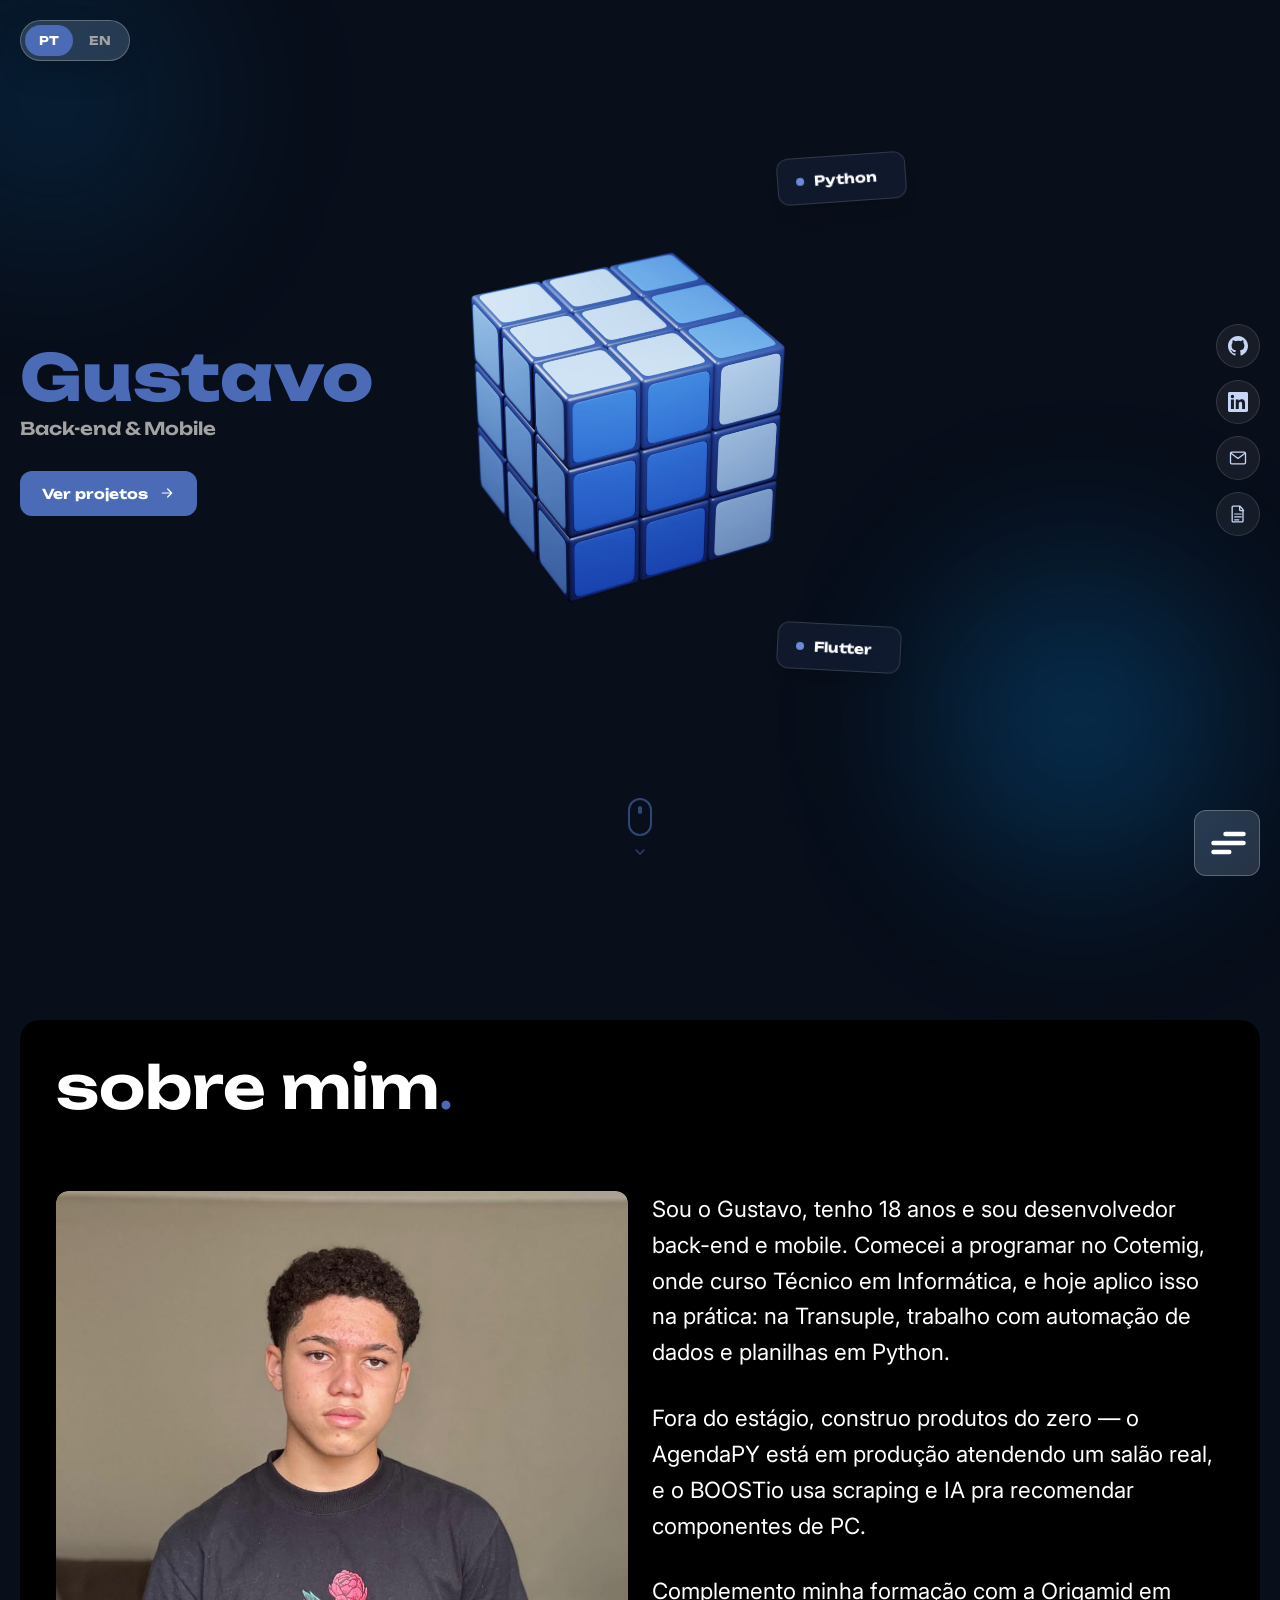
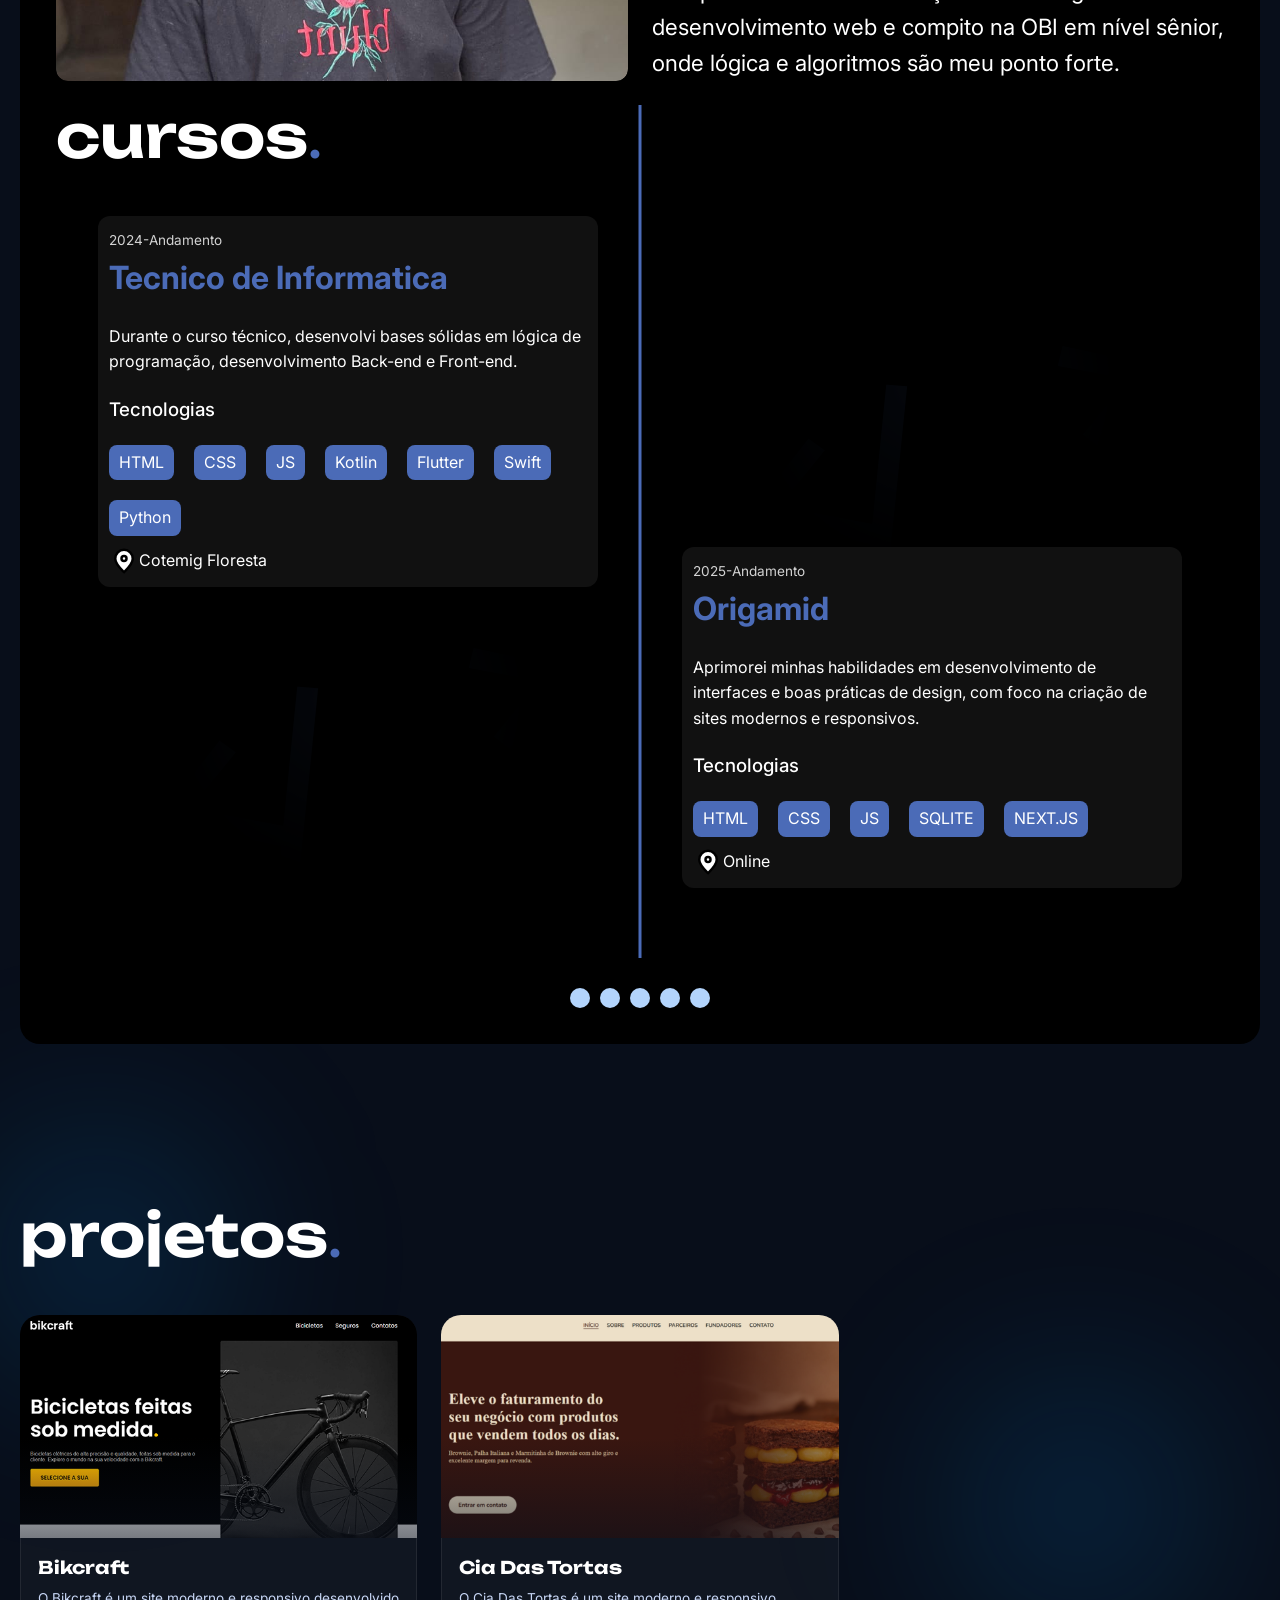
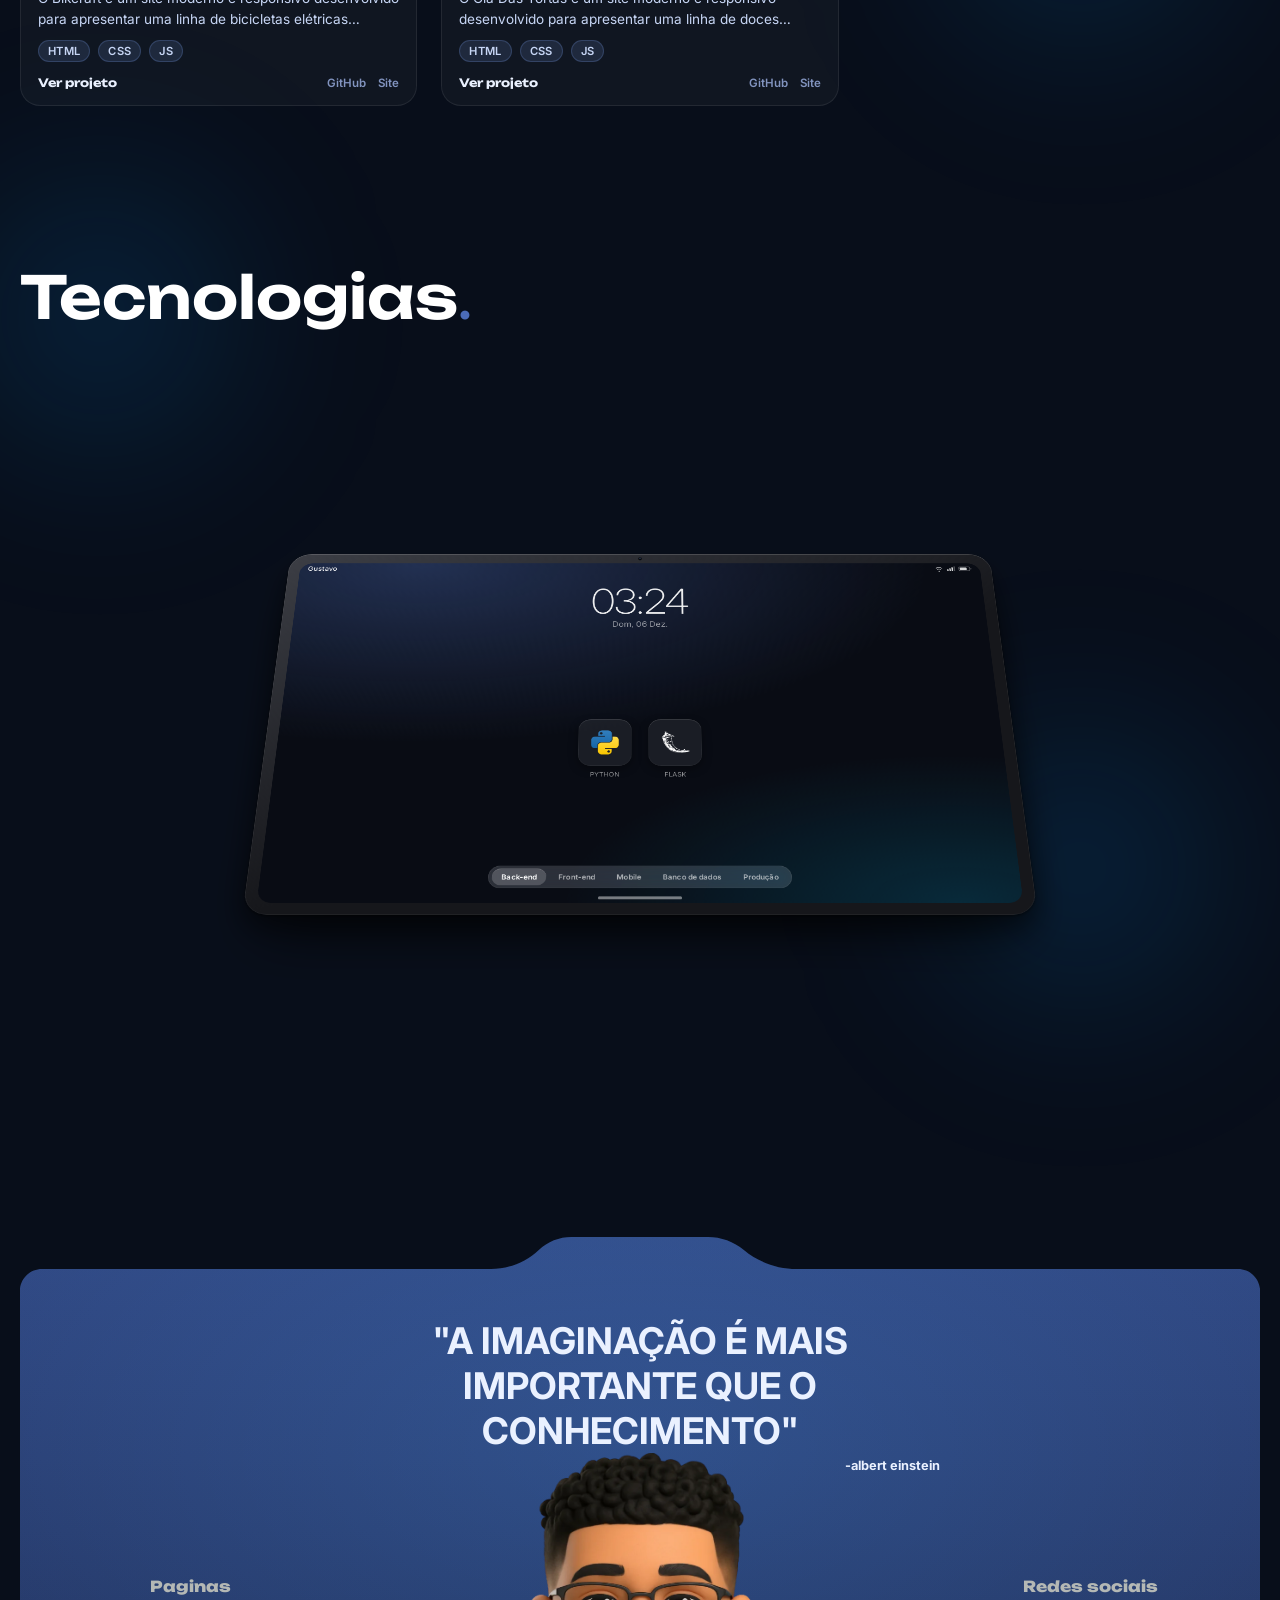
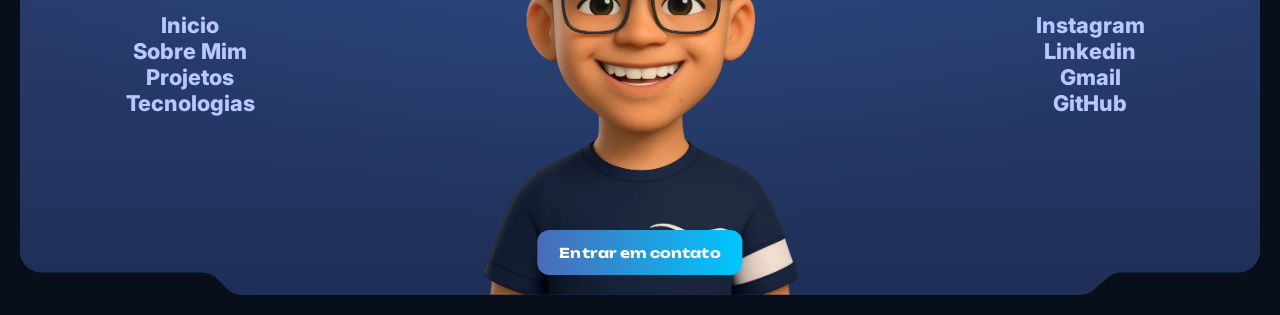
==== commit 74db163b: "resolvido erro footer responsivo" ====
--- a/index.html
+++ b/index.html
@@ -63,7 +63,7 @@
             <a href="#main">
               Inicio
               <svg viewBox="0 0 24 24" fill="none" aria-hidden="true">
-                <path d="M5 12h14M13 6l6 6-6 6" stroke="currentColor" stroke-width="1.8" stroke-linecap="round" stroke-linejoin="round"/>
+                <path d="M5 12h14M13 6l6 6-6 6" stroke="currentColor" stroke-width="1.8" stroke-linecap="round" stroke-linejoin="round" />
               </svg>
             </a>
           </li>
@@ -71,7 +71,7 @@
             <a href="#sobreMim">
               Sobre mim
               <svg viewBox="0 0 24 24" fill="none" aria-hidden="true">
-                <path d="M5 12h14M13 6l6 6-6 6" stroke="currentColor" stroke-width="1.8" stroke-linecap="round" stroke-linejoin="round"/>
+                <path d="M5 12h14M13 6l6 6-6 6" stroke="currentColor" stroke-width="1.8" stroke-linecap="round" stroke-linejoin="round" />
               </svg>
             </a>
           </li>
@@ -79,7 +79,7 @@
             <a href="#projetos">
               Projetos
               <svg viewBox="0 0 24 24" fill="none" aria-hidden="true">
-                <path d="M5 12h14M13 6l6 6-6 6" stroke="currentColor" stroke-width="1.8" stroke-linecap="round" stroke-linejoin="round"/>
+                <path d="M5 12h14M13 6l6 6-6 6" stroke="currentColor" stroke-width="1.8" stroke-linecap="round" stroke-linejoin="round" />
               </svg>
             </a>
           </li>
@@ -87,7 +87,7 @@
             <a href="#tecnologias">
               Tecnologias
               <svg viewBox="0 0 24 24" fill="none" aria-hidden="true">
-                <path d="M5 12h14M13 6l6 6-6 6" stroke="currentColor" stroke-width="1.8" stroke-linecap="round" stroke-linejoin="round"/>
+                <path d="M5 12h14M13 6l6 6-6 6" stroke="currentColor" stroke-width="1.8" stroke-linecap="round" stroke-linejoin="round" />
               </svg>
             </a>
           </li>
@@ -95,7 +95,7 @@
             <a href="#contato">
               Contato
               <svg viewBox="0 0 24 24" fill="none" aria-hidden="true">
-                <path d="M5 12h14M13 6l6 6-6 6" stroke="currentColor" stroke-width="1.8" stroke-linecap="round" stroke-linejoin="round"/>
+                <path d="M5 12h14M13 6l6 6-6 6" stroke="currentColor" stroke-width="1.8" stroke-linecap="round" stroke-linejoin="round" />
               </svg>
             </a>
           </li>
@@ -109,31 +109,31 @@
       <li>
         <a href="https://github.com/GuAzevedoDev" target="_blank" rel="noopener noreferrer" aria-label="GitHub">
           <svg viewBox="0 0 24 24" fill="currentColor" aria-hidden="true">
-            <path d="M12 0C5.37 0 0 5.373 0 12c0 5.303 3.438 9.8 8.207 11.387.6.11.793-.26.793-.577 0-.285-.01-1.04-.016-2.04-3.338.724-4.042-1.61-4.042-1.61-.546-1.387-1.333-1.756-1.333-1.756-1.089-.744.083-.729.083-.729 1.205.084 1.84 1.237 1.84 1.237 1.07 1.834 2.807 1.304 3.492.997.108-.775.42-1.305.763-1.605-2.665-.303-5.467-1.334-5.467-5.93 0-1.31.468-2.38 1.236-3.22-.124-.303-.535-1.524.117-3.176 0 0 1.008-.322 3.301 1.23a11.5 11.5 0 0 1 3.003-.404c1.02.005 2.047.138 3.003.404 2.291-1.552 3.297-1.23 3.297-1.23.653 1.653.242 2.874.118 3.176.77.84 1.235 1.91 1.235 3.22 0 4.61-2.807 5.624-5.48 5.92.43.372.814 1.103.814 2.222 0 1.606-.014 2.898-.014 3.293 0 .32.192.694.8.576C20.565 21.796 24 17.3 24 12c0-6.627-5.373-12-12-12Z"/>
+            <path d="M12 0C5.37 0 0 5.373 0 12c0 5.303 3.438 9.8 8.207 11.387.6.11.793-.26.793-.577 0-.285-.01-1.04-.016-2.04-3.338.724-4.042-1.61-4.042-1.61-.546-1.387-1.333-1.756-1.333-1.756-1.089-.744.083-.729.083-.729 1.205.084 1.84 1.237 1.84 1.237 1.07 1.834 2.807 1.304 3.492.997.108-.775.42-1.305.763-1.605-2.665-.303-5.467-1.334-5.467-5.93 0-1.31.468-2.38 1.236-3.22-.124-.303-.535-1.524.117-3.176 0 0 1.008-.322 3.301 1.23a11.5 11.5 0 0 1 3.003-.404c1.02.005 2.047.138 3.003.404 2.291-1.552 3.297-1.23 3.297-1.23.653 1.653.242 2.874.118 3.176.77.84 1.235 1.91 1.235 3.22 0 4.61-2.807 5.624-5.48 5.92.43.372.814 1.103.814 2.222 0 1.606-.014 2.898-.014 3.293 0 .32.192.694.8.576C20.565 21.796 24 17.3 24 12c0-6.627-5.373-12-12-12Z" />
           </svg>
         </a>
       </li>
       <li>
         <a href="https://www.linkedin.com/in/gustavo-azevedo-8b938736a/" target="_blank" rel="noopener noreferrer" aria-label="LinkedIn">
           <svg viewBox="0 0 24 24" fill="currentColor" aria-hidden="true">
-            <path d="M20.447 20.452h-3.554v-5.569c0-1.328-.027-3.037-1.852-3.037-1.853 0-2.136 1.445-2.136 2.939v5.667H9.351V9h3.414v1.561h.049c.476-.9 1.637-1.85 3.37-1.85 3.601 0 4.267 2.37 4.267 5.455v6.286zM5.337 7.433a2.062 2.062 0 1 1 0-4.124 2.062 2.062 0 0 1 0 4.124zM7.114 20.452H3.558V9h3.556v11.452zM22.225 0H1.771C.792 0 0 .774 0 1.729v20.542C0 23.227.792 24 1.771 24h20.451C23.2 24 24 23.227 24 22.271V1.729C24 .774 23.2 0 22.222 0h.003z"/>
+            <path d="M20.447 20.452h-3.554v-5.569c0-1.328-.027-3.037-1.852-3.037-1.853 0-2.136 1.445-2.136 2.939v5.667H9.351V9h3.414v1.561h.049c.476-.9 1.637-1.85 3.37-1.85 3.601 0 4.267 2.37 4.267 5.455v6.286zM5.337 7.433a2.062 2.062 0 1 1 0-4.124 2.062 2.062 0 0 1 0 4.124zM7.114 20.452H3.558V9h3.556v11.452zM22.225 0H1.771C.792 0 0 .774 0 1.729v20.542C0 23.227.792 24 1.771 24h20.451C23.2 24 24 23.227 24 22.271V1.729C24 .774 23.2 0 22.222 0h.003z" />
           </svg>
         </a>
       </li>
       <li>
         <a href="mailto:gustavoAzevedo.code@gmail.com" aria-label="Gmail">
           <svg viewBox="0 0 24 24" fill="none" aria-hidden="true">
-            <path d="M3 6.5A1.5 1.5 0 0 1 4.5 5h15A1.5 1.5 0 0 1 21 6.5v11a1.5 1.5 0 0 1-1.5 1.5h-15A1.5 1.5 0 0 1 3 17.5v-11Z" stroke="currentColor" stroke-width="1.6"/>
-            <path d="M4 6.5l8 6 8-6" stroke="currentColor" stroke-width="1.6" stroke-linecap="round" stroke-linejoin="round"/>
+            <path d="M3 6.5A1.5 1.5 0 0 1 4.5 5h15A1.5 1.5 0 0 1 21 6.5v11a1.5 1.5 0 0 1-1.5 1.5h-15A1.5 1.5 0 0 1 3 17.5v-11Z" stroke="currentColor" stroke-width="1.6" />
+            <path d="M4 6.5l8 6 8-6" stroke="currentColor" stroke-width="1.6" stroke-linecap="round" stroke-linejoin="round" />
           </svg>
         </a>
       </li>
       <li>
         <a href="https://docs.google.com/document/d/1_A87k8-lewarmQRAxq1hybaR0dCT-CZQKW2A2z6M_L0/edit?usp=sharing" target="_blank" rel="noopener noreferrer" download aria-label="Currículo">
           <svg viewBox="0 0 24 24" fill="none" aria-hidden="true">
-            <path d="M6 2.5h8l4 4v14a1 1 0 0 1-1 1H6a1 1 0 0 1-1-1v-17a1 1 0 0 1 1-1Z" stroke="currentColor" stroke-width="1.6" stroke-linejoin="round"/>
-            <path d="M14 2.5V7a1 1 0 0 0 1 1h4.3" stroke="currentColor" stroke-width="1.6" stroke-linejoin="round"/>
-            <path d="M8 12h8M8 15.5h8M8 19h5" stroke="currentColor" stroke-width="1.4" stroke-linecap="round"/>
+            <path d="M6 2.5h8l4 4v14a1 1 0 0 1-1 1H6a1 1 0 0 1-1-1v-17a1 1 0 0 1 1-1Z" stroke="currentColor" stroke-width="1.6" stroke-linejoin="round" />
+            <path d="M14 2.5V7a1 1 0 0 0 1 1h4.3" stroke="currentColor" stroke-width="1.6" stroke-linejoin="round" />
+            <path d="M8 12h8M8 15.5h8M8 19h5" stroke="currentColor" stroke-width="1.4" stroke-linecap="round" />
           </svg>
         </a>
       </li>
@@ -150,7 +150,7 @@
           <a href="#projetos" class="botao">
             Ver projetos
             <svg viewBox="0 0 24 24" fill="none" aria-hidden="true">
-              <path d="M5 12h14M13 6l6 6-6 6" stroke="currentColor" stroke-width="1.8" stroke-linecap="round" stroke-linejoin="round"/>
+              <path d="M5 12h14M13 6l6 6-6 6" stroke="currentColor" stroke-width="1.8" stroke-linecap="round" stroke-linejoin="round" />
             </svg>
           </a>
         </div>
@@ -161,21 +161,8 @@
              ignora o alpha, pintando o fundo de preto - por isso quem troca
              pro webm é o JS, só onde a transparência funciona de verdade.
              preload="none" garante que nada baixa antes dessa decisão. -->
-        <video
-          poster="imagens/main/cube/cubo_azul_chamativo/cubo_azul_chamativo_poster.webp"
-          data-webm="imagens/main/cube/cubo_azul_chamativo/cubo_azul_chamativo.webm"
-          width="1100"
-          height="1100"
-          preload="none"
-          loop
-          muted
-          playsinline
-          aria-hidden="true"
-        >
-          <source
-            src="imagens/main/cube/cubo_azul_chamativo/cubo_azul_chamativo.mp4"
-            type="video/mp4"
-          />
+        <video poster="imagens/main/cube/cubo_azul_chamativo/cubo_azul_chamativo_poster.webp" data-webm="imagens/main/cube/cubo_azul_chamativo/cubo_azul_chamativo.webm" width="1100" height="1100" preload="none" loop muted playsinline aria-hidden="true">
+          <source src="imagens/main/cube/cubo_azul_chamativo/cubo_azul_chamativo.mp4" type="video/mp4" />
         </video>
       </div>
       <ul class="main-direita">
@@ -189,7 +176,7 @@
         <span class="scroll-indicador-roda"></span>
       </span>
       <svg viewBox="0 0 24 24" fill="none" aria-hidden="true">
-        <path d="M6 9l6 6 6-6" stroke="currentColor" stroke-width="1.8" stroke-linecap="round" stroke-linejoin="round"/>
+        <path d="M6 9l6 6 6-6" stroke="currentColor" stroke-width="1.8" stroke-linecap="round" stroke-linejoin="round" />
       </svg>
     </a>
   </main>
@@ -202,9 +189,11 @@
           <img src="imagens/about/MePhoto.jpeg" alt="">
         </div>
         <div class="about-direita">
-          <p>Meu nome é <b>Gustavo Azevedo</b>, tenho <b>17 anos</b> e conheci a programação durante meus estudos no Colégio Cotemig, onde também curso<b> Técnico em Informática.</b></p>
-          <p>Desde então, venho me dedicando cada vez mais a essa área, sempre em busca de aprender e evoluir. Atualmente, além do Cotemig, estou realizando o curso da <b> Origamid</b>, que tem me ajudado a aprofundar minhas habilidades em desenvolvimento web.</p>
-          <p>Tenho grande interesse em tecnologia, proucuro sempre estar atualizado a lançamentos e pretendo fazer o mesmo na area da programação, desenvolvendo novas habilidades e me adaptando ao mercado de trabalho.</p>
+          <p>Sou o Gustavo, tenho 18 anos e sou desenvolvedor back-end e mobile. Comecei a programar no Cotemig, onde curso Técnico em Informática, e hoje aplico isso na prática: na Transuple, trabalho com automação de dados e planilhas em Python.</p>
+
+          <p>Fora do estágio, construo produtos do zero — o AgendaPY está em produção atendendo um salão real, e o BOOSTio usa scraping e IA pra recomendar componentes de PC.</p>
+
+          <p> Complemento minha formação com a Origamid em desenvolvimento web e compito na OBI em nível sênior, onde lógica e algoritmos são meu ponto forte.</p>
         </div>
         <div class="experiencia-about" id="cursos">
           <h1 class="title cor-1 ">cursos<span class="cor-p1">.</span></h1>
@@ -284,59 +273,59 @@
       <h1 class="title cor-1 container" id="projeto-title">projetos<span class="cor-p1">.</span></h1>
 
       <ul class="projetos-grid container">
-          <li class="projeto-card">
-            <a href="projetos/bikcraft.html" class="projeto-abrir">
-              <span class="sr-only">Ver detalhes de Bikcraft</span>
-            </a>
-
-            <div class="projeto-capa">
-              <img src="imagens/projetos/bikcraft.png" alt="Tela inicial do projeto Bikcraft" loading="lazy" />
-            </div>
-
-            <div class="projeto-info">
-              <h3 class="projeto-nome">Bikcraft</h3>
-              <p class="projeto-resumo">O Bikcraft é um site moderno e responsivo desenvolvido para apresentar uma linha de bicicletas elétricas premium.</p>
-
-              <ul class="projeto-tags">
+        <li class="projeto-card">
+          <a href="projetos/bikcraft.html" class="projeto-abrir">
+            <span class="sr-only">Ver detalhes de Bikcraft</span>
+          </a>
+
+          <div class="projeto-capa">
+            <img src="imagens/projetos/bikcraft.png" alt="Tela inicial do projeto Bikcraft" loading="lazy" />
+          </div>
+
+          <div class="projeto-info">
+            <h3 class="projeto-nome">Bikcraft</h3>
+            <p class="projeto-resumo">O Bikcraft é um site moderno e responsivo desenvolvido para apresentar uma linha de bicicletas elétricas premium.</p>
+
+            <ul class="projeto-tags">
               <li>HTML</li>
               <li>CSS</li>
               <li>JS</li>
-              </ul>
-            </div>
-
-            <div class="projeto-rodape">
-              <span class="projeto-detalhes">Ver projeto</span>
-              <a href="https://github.com/GuAzevedoDev/bikcraft" target="_blank" rel="noopener" class="projeto-mini">GitHub</a>
-              <a href="https://guazevedodev.github.io/bikcraft/" target="_blank" rel="noopener" class="projeto-mini">Site</a>
-            </div>
-          </li>
-
-          <li class="projeto-card">
-            <a href="projetos/cia-das-tortas.html" class="projeto-abrir">
-              <span class="sr-only">Ver detalhes de Cia Das Tortas</span>
-            </a>
-
-            <div class="projeto-capa">
-              <img src="imagens/projetos/ciaDasTortasHeader.png" alt="Tela inicial do projeto Cia Das Tortas" loading="lazy" />
-            </div>
-
-            <div class="projeto-info">
-              <h3 class="projeto-nome">Cia Das Tortas</h3>
-              <p class="projeto-resumo">O Cia Das Tortas é um site moderno e responsivo desenvolvido para apresentar uma linha de doces premium.</p>
-
-              <ul class="projeto-tags">
+            </ul>
+          </div>
+
+          <div class="projeto-rodape">
+            <span class="projeto-detalhes">Ver projeto</span>
+            <a href="https://github.com/GuAzevedoDev/bikcraft" target="_blank" rel="noopener" class="projeto-mini">GitHub</a>
+            <a href="https://guazevedodev.github.io/bikcraft/" target="_blank" rel="noopener" class="projeto-mini">Site</a>
+          </div>
+        </li>
+
+        <li class="projeto-card">
+          <a href="projetos/cia-das-tortas.html" class="projeto-abrir">
+            <span class="sr-only">Ver detalhes de Cia Das Tortas</span>
+          </a>
+
+          <div class="projeto-capa">
+            <img src="imagens/projetos/ciaDasTortasHeader.png" alt="Tela inicial do projeto Cia Das Tortas" loading="lazy" />
+          </div>
+
+          <div class="projeto-info">
+            <h3 class="projeto-nome">Cia Das Tortas</h3>
+            <p class="projeto-resumo">O Cia Das Tortas é um site moderno e responsivo desenvolvido para apresentar uma linha de doces premium.</p>
+
+            <ul class="projeto-tags">
               <li>HTML</li>
               <li>CSS</li>
               <li>JS</li>
-              </ul>
-            </div>
-
-            <div class="projeto-rodape">
-              <span class="projeto-detalhes">Ver projeto</span>
-              <a href="https://github.com/GuAzevedoDev/CiaDasTortas" target="_blank" rel="noopener" class="projeto-mini">GitHub</a>
-              <a href="https://guazevedodev.github.io/CiaDasTortas/" target="_blank" rel="noopener" class="projeto-mini">Site</a>
-            </div>
-          </li>
+            </ul>
+          </div>
+
+          <div class="projeto-rodape">
+            <span class="projeto-detalhes">Ver projeto</span>
+            <a href="https://github.com/GuAzevedoDev/CiaDasTortas" target="_blank" rel="noopener" class="projeto-mini">GitHub</a>
+            <a href="https://guazevedodev.github.io/CiaDasTortas/" target="_blank" rel="noopener" class="projeto-mini">Site</a>
+          </div>
+        </li>
       </ul>
     </div>
   </article>
@@ -350,9 +339,22 @@
             <div class="head">
               <div class="h-left">Gustavo</div>
               <div class="h-right">
-                <span class="wifi"><svg class="logo-head" viewBox="0 0 16 16" fill="currentColor" xmlns="http://www.w3.org/2000/svg"><path d="M8 12.4a1.3 1.3 0 1 0 0 2.6 1.3 1.3 0 0 0 0-2.6Z"/><path d="M8 8.3c-1.28 0-2.45.5-3.32 1.32a.62.62 0 0 0 .85.9A3.55 3.55 0 0 1 8 9.55c.96 0 1.83.37 2.47.97a.62.62 0 1 0 .85-.9A4.79 4.79 0 0 0 8 8.3Z"/><path d="M8 4.6c-2.3 0-4.4.9-5.94 2.37a.62.62 0 1 0 .86.9A7.3 7.3 0 0 1 8 5.85c2 0 3.82.78 5.08 2.02a.62.62 0 1 0 .86-.9A8.55 8.55 0 0 0 8 4.6Z"/></svg></span>
-                <span class="network"><svg class="logo-head" viewBox="0 0 16 16" fill="currentColor" xmlns="http://www.w3.org/2000/svg"><rect x="1" y="9.5" width="2.6" height="3.5" rx="0.8"/><rect x="5.1" y="7.2" width="2.6" height="5.8" rx="0.8"/><rect x="9.2" y="4.9" width="2.6" height="8.1" rx="0.8"/><rect x="13.3" y="2.6" width="2.6" height="10.4" rx="0.8" opacity="0.35"/></svg></span>
-                <span class="battery"><svg class="logo-head" viewBox="0 0 26 16" fill="none" xmlns="http://www.w3.org/2000/svg"><rect x="0.6" y="3.6" width="21" height="9.4" rx="3" stroke="currentColor" stroke-width="1.1" opacity="0.45"/><rect x="2.3" y="5.3" width="13.5" height="6" rx="1.8" fill="currentColor"/><path d="M23.2 6.6c.9.35 1.5 1.1 1.5 1.7 0 .6-.6 1.35-1.5 1.7V6.6Z" fill="currentColor" opacity="0.45"/></svg></span>
+                <span class="wifi"><svg class="logo-head" viewBox="0 0 16 16" fill="currentColor" xmlns="http://www.w3.org/2000/svg">
+                    <path d="M8 12.4a1.3 1.3 0 1 0 0 2.6 1.3 1.3 0 0 0 0-2.6Z" />
+                    <path d="M8 8.3c-1.28 0-2.45.5-3.32 1.32a.62.62 0 0 0 .85.9A3.55 3.55 0 0 1 8 9.55c.96 0 1.83.37 2.47.97a.62.62 0 1 0 .85-.9A4.79 4.79 0 0 0 8 8.3Z" />
+                    <path d="M8 4.6c-2.3 0-4.4.9-5.94 2.37a.62.62 0 1 0 .86.9A7.3 7.3 0 0 1 8 5.85c2 0 3.82.78 5.08 2.02a.62.62 0 1 0 .86-.9A8.55 8.55 0 0 0 8 4.6Z" />
+                  </svg></span>
+                <span class="network"><svg class="logo-head" viewBox="0 0 16 16" fill="currentColor" xmlns="http://www.w3.org/2000/svg">
+                    <rect x="1" y="9.5" width="2.6" height="3.5" rx="0.8" />
+                    <rect x="5.1" y="7.2" width="2.6" height="5.8" rx="0.8" />
+                    <rect x="9.2" y="4.9" width="2.6" height="8.1" rx="0.8" />
+                    <rect x="13.3" y="2.6" width="2.6" height="10.4" rx="0.8" opacity="0.35" />
+                  </svg></span>
+                <span class="battery"><svg class="logo-head" viewBox="0 0 26 16" fill="none" xmlns="http://www.w3.org/2000/svg">
+                    <rect x="0.6" y="3.6" width="21" height="9.4" rx="3" stroke="currentColor" stroke-width="1.1" opacity="0.45" />
+                    <rect x="2.3" y="5.3" width="13.5" height="6" rx="1.8" fill="currentColor" />
+                    <path d="M23.2 6.6c.9.35 1.5 1.1 1.5 1.7 0 .6-.6 1.35-1.5 1.7V6.6Z" fill="currentColor" opacity="0.45" />
+                  </svg></span>
               </div>
             </div>
 
@@ -386,7 +388,9 @@
               </span>
               <span class="app" id="flask-tablet" data-skill="flask" data-cat="backend">
                 <span>FLASK</span>
-                <svg xmlns="http://www.w3.org/2000/svg" viewBox="0 0 128 128"><path fill="#ffffff" d="M44.44 100.63c-4.23-3.33-8.74-6.52-11.83-11.01-6.49-7.92-11.49-17.1-14.9-26.74-2.07-6.27-2.77-12.99-5.44-19.02-2.78-4.38.48-9.16 5.27-10.55 2.13-.41 5.89-2.43 1.36-.98-4.06 2.98-4.45-2.71-.29-3.07 2.84-.38 3.89-2.7 2.92-4.8-3.05-1.99 7.4-4.18 2.14-7.15-5.48-5.91 7.66-7.05 4.42-.33-.77 5.16 9.18-.95 6.87 5.01 2.35 2.86 8.8.65 8.63 4.67 3.42.24 4.6 3.11 7.8 3.33 3.33 1.5 9.36 2.69 10.49 6.44-3.3 2.61-10.95-5.4-11.31 1.84 1 10.69.74 21.7 4.65 31.88 1.85 6.16 6.33 11.01 10.38 15.81 3.88 4.7 9.12 8.01 14.48 10.8 4.69 2.21 9.75 3.68 14.87 4.6 2.07-1.59 5.74-7.48 8.97-5 .16 2.8-6.42 5.84-.31 5.54 3.59-1.08 6.08 2.77 9.04-.71 2.72 3.23 11.32-2.06 9.38 4.53-2.62 1.69-6.44.67-9.07 3-4.33-2.16-7.77 1.93-12.56 1.42-5.32.95-10.73 1.34-16.13 1.34-8.85-.7-17.89-.99-26.3-4.07-4.74-1.38-9.37-4.08-13.53-6.78zm7.47 3.24c4.63 2 9.16 4.11 14.23 4.75 8.05 1.12 16.37 2.84 24.45 1.27-3.66-1.65-7.44.64-11.08-1.18-4.37.94-9.06-.24-13.5-.82-5.05-2.25-10.5-3.8-15.23-6.72-5.91-2.16 3.06 2.77 4.65 3.17 3.69 2.1-4.06-1.08-5.16-1.95-3.09-1.74-3.49-1.37-.31.39.64.37 1.28.77 1.95 1.09zm-8.81-6.23c4.49 1.66-.02-3.16-2.07-2.88-.91-1.58-3.48-2.58-1.67-3.43-3.26 1.13-3.42-4.3-4.95-3.53-3.45-1.09-1.34-4.95-5.45-7.32-.37-2.5-4.08-4.66-5.26-8.43-.52-1.93-4.19-7.46-1.94-2.31 1.92 4.96 5.29 9.21 8.1 13.45 2.18 4.04 4.76 8.26 8.72 10.78 1.34 1.3 2.63 3.27 4.52 3.67zM30.17 83.45c.16-.68.82 1.46 0 0zm18.3 16.18c1-.44-1.43-.56 0 0zm2.44.89c-.25-1.23-1.11.69 0 0zm3.05 1.27c1.45-1.38-2.24-.87 0 0zm5.22 2.91c.89-1.3-2.82-.49 0 0zm-10.03-6.99c2.25-1.46-2.91-.02 0 0zm2.29 1.14c-.07-.77-.82.34 0 0zm11.43 7.13c1.84 1.16 10.73 2.54 5.16.48-.93.2-10.33-2.66-5.16-.48zM44.72 91.85c-.18-.77-2.85-.85 0 0zm5.32 3.1c1.39-.96-2.87-.74 0 0zm4.48 2.75c1.98-.75-3.23-.75 0 0zm-11.97-8.21c2.16 1.65 8.7.21 3.3-.99-2.45-1.31-7.99-2.2-4.22.79l.92.2zm15 9.16c.9-1.53-3.77-.88 0 0zm-4.56-3.63c5.27 1.49-4.43-3.34-1.3-.55l.7.32.6.23zm9.14 5.28c4.99.05-4.51-.68 0 0zm-21.5-13.7c-.19-.93-1.23.08 0 0zm29.94 18.44c.14-1.68-1.62 1.25 0 0zM49.15 91.82c-.3-.88-1.56-.04 0 0zm-8.04-5.8c2.86-.17-3.93-1.26 0 0zm-9.54-6.16c-.36-1.38-3.12-2.47 0 0zM56.6 95.74c-.52-.6-.25.13 0 0zm15.58 9.56c-.05-.91-.85.35 0 0zM55.22 94.32c.28-1.18-2.44-.36 0 0zm-11.6-7.36c2.13-.23-3.42-1.44 0 0zm19.63 12.2c3.32-1.32-3.24-.64 0 0zm-10.21-6.93c3.83.49-4.56-2.61-.84-.28l.84.28zm13.31 8.19c3.58-2.14 2.4 5.01 6.07.6 3.62-2.64-3.13 3.27 1.33.47 3.23-2.16 7.99 1.02 11 2.06 2.16-.11 4.27 1.87 6.49.67 4.27-1.15-8.36-1.71-5.05-3.75-3.91 1.14-6.8-1.36-8.72-3.86-4.39-1.01-9.46-3.25-11.65-7.14-.89-1.46 1.29.21-.77-2.18-2.64-2.35-3.96-5.02-5.73-7.88-2.12-1.13-2.37-4.46-2.58-.11.02-2.74-2.56-4.59-3.19-3.82-.01-2.64 2.76-1.32.82-3.27-.42-2.74-1.79-5.59-2.2-8.68-.64-1.49-.09-4.68-2.19-1.31-.76 3.57-.25-4.38.94-1.76 1.56-2.67-.56-2.36-.65-1.99 1.02-2.26.64-5.46-.27-4.24.54-2.39.86-8.8-.81-7.66 1.01-2.5 1.92-11.44-2.47-8.03-1.78.03-4.85.64-6.31 1.37 4.56 2.51-.46.91-2.32.51-.24 2.33-2.08 1.32-4.38 1.34 3.67.45-1.79 3.75-3.89 2.47-2.74 1.31 2.36 4.57.05 5.58.28 1.52-4.19-.55-3.84 2.96-2.65-1.12-.36 4.16.96 2.38 4.51 1.22 3.18 4.01 3.29 6.65-.74 1.54-3.63-3.62-.64-3.38-2.36-3.83-2.61-1.38-4.56.39-.45.13 4.99 2.53 1.57 3.72 3.01.47 3.1 3.1 3.71 4.76 1.81 1.88 1.44-2.08 3.6.18-1.37-2.02-7.25-5.68-2.52-4.51-.03-2.03-.86-3.67.6-3.63 1.44-2.6-1.51 6.42 1.73 3.11.9-.39 1.12-2.6 2.73.21 2.34 2.3.85 3.97-2.46 1.86.59 2.01 4.42 2.72 3.7 5.86.76 2.76 1.83 1.74 2.76 1.58.73 2.68 1.14.71 1.18-.57 3.34.72 2.56 2.69 3.6 4.07 2.3 1.04-3.29-7.04.66-2.43 4.16 3.75 1.56 5.32-2.17 4.72 2.36-.19 3.12 3.19 6.07 3.07 2.69 1.28 4.52 6.2-.12 4.15-1.61-1.45-7.31-3.24-2.65-.48 4.3 1.99 7.71 3.18 11.86 5.68 2.96 2.12 4.25 4.54 5.37 5.02-2.49 1.19-7.51-.95-3.78-1.61-2.33-.42-4.94-1.6-2.71 1.3 1.89 1.58 6.71 1.42 7.58 1.59-.73 1.61-1.99 1.74.03 1.86-2.25 1.22.72 1.41.93 2.1zm-4.6-13c-1.37-1.43-1.72-4.11-.24-1.78.75.3 2.43 4.38.24 1.78zm14.99 9.52c.85-.06.02.65 0 0zM59.59 83.91c-.06-2.17.49 1.67 0 0zM58.1 81.9c-1.73-3.32 2.17.95 0 0zM40.04 69.44c1.01-.27.5 1.73 0 0zm14.37 7.79c.62-2.33.73 1.96 0 0zm-10.15-7.06c-.71-1.29 1.5 1.21 0 0zm8.71 2.79c-1.63-3.65 1.16-2 .36.6l-.36-.6zM37.95 62.95c-.73-1.2-1.93-4.72-1.55-5.79.35 1.75 3.72 7.53 1.65 2.39-2.28-4.3 2.73 1.4 3.25 2.47.24 1.07-1.41-.29-.29 2.21-2.04-2.85-1.2 1.58-3.06-1.28zm-4.64-3.2c.19-2.79 1.06 1.91 0 0zm2.08.72c1-2.11 1.69 2.93 0 0zm-5.02-3.89c-1.73-1.72-2.98-3.3.08-1.07 1.18.05-2.62-3.6.28-1.16 3.06.56 1.51 5.01-.36 2.23zm2.64-.07c1-.99.53.98 0 0zm1.62.52c-1.52-2.85 1.85 1.2 0 0zm-3.22-3.08c-5.02-4.47 6.31 2.34.82.83l-.82-.83zm14.39 8.36c-2.18-1.3-.58-9.18.16-3.79 2.11-.68-.12 2.78 1.46 2.75-.24 2.18-.95 2.97-1.62 1.04zm5.33 3.15c.21-2.38.45 1.62 0 0zm-.93-.92c.24-1.01.03 1.2 0 0zM32.39 52.48c-3.23-4.45 9.38 4.51 2.07 1.13-.77-.21-1.69-.28-2.07-1.13zm10.26 5.43c-.31-3.75.68.62 0 0zm7.78 5c.6-2.14.05 1.41 0 0zM32.89 50.78c1.92-.41 7.95 3.37 2.41 1.08-.62-.69-1.93-.38-2.41-1.08zm16.47 8.21c.2-3.84 1.15-2.29.01.55l-.01-.55zm-15.05-9.55c.78-1.15-2.08-5.18.41-1.45 1.08.85 3.11 1.43 1.31 1.79 2.84 2.5-.68.68-1.72-.34zm14.24 8.35c.54-4.37.47 2.56 0 0zM32.68 45.41c.6-.26.32.79 0 0zm3.71 2.21c.96-2.01 1.77 2.23 0 0zm10.47 5.82c0-.77.2 1.12 0 0zm-.6-1.34c-1.45-3.59 1.35 1.9 0 0zm-.89-2.35c-.25-1.48.83 1.86 0 0zm1.45-2.36c-1-1.76 1.26-7.75 1.51-4.03-1.05 2.89-.3 4.51.43.63 1.36-3.06-.29 6.02-1.94 3.4zm1.49-8.91c.44-.53.1.65 0 0zM45.82 87.6c-.59-.52.07.33 0 0zm5.13 2.6c2.86.74 2.84-.44.26-.79-1.39-1.29-5.77-2.66-1.85-.16.27.65 1.09.63 1.59.95zm-10.14-6.74c1.57 1.18 5.93 3.32 2.24.45 1.24-1.44-2.38-2.21-1.18-3.18-3.06-1.87-2.41-1.7-.27-1.64-3.67-1.64.53-1.52.33-2.36-1.42-.28-7.03-2.5-3.73.18-3.36-1.71-.8.64-1.82.39-3.44-.94 3.06 2.62-.54 1.73 1.97 1.56 5.3 4 .83 1.65-.57.85 3.21 2.14 4.14 2.78zm5.37 3.09c6.53 2.1-3.2-2.58 0 0zm27.5 16.65c.08-1.3-.9 1.11 0 0zm2.82 1.19c1.51-1.46.06 2.33 2.5-.36.03-1.92-.07-3.06-2.8-.72-.75.42-1.09 2.19.3 1.08zM31.65 76.22c-.47-1.82-3.25-1.81 0 0zm3.01 1.98c-1.12-1.86-4-1.68 0 0zm17.17 10.35c1.68 1.49 7.7 1.09 2.03.18-.83-1.24-5.32-.94-2.03-.18zm23.6 14.57c2.57-2.16-2.5.97 0 0zm5.36 3.69c.02-.69-1.11.3 0 0zm.01-.97c2.86-3.03-2.77.18 0 0zM24.22 70.01c-2.43-3.47-1.51-5.03-3.86-7.87-.45-2.17-4.03-7.09-1.85-1.88 1.99 3.05 2.58 7.77 5.71 9.75zm55.68 34.87c5.26-3.4-2.15-1.48 0 0zm4.01 1.57c2.64-2.26-1.66-.47 0 0zM30.75 72.38c.76-1.12-1.94-.14 0 0zm52.33 32.99c2.55-1.64-.59-1.39-.46.15l.46-.15zM48.5 83.58c-.09-1.11-1.35.09 0 0zm2.14 1.23c-.69-1.38-1.05.21 0 0zm36.53 21.67c3.27-2.36-1.98-.45-.68.45l.68-.45zm-1.26-.6c2.67-2.23-2.8.99 0 0zm6.39 4.25c1.79-1.19-2.17-.38 0 0zM32.39 71.57c2.39.54 9.56 5.89 5.33.37-2.17-.64-.87-5.94-3.08-5 1.48 2.48 1.22 3.53-1.9 1.97-3.91-1.91-2.2.94-1.43 1.73-1.04.25 1.39.91 1.08.93zm-10.9-8.61c.43-1.77-3.95-9.75-2.07-4 .68 1.21.61 3.49 2.07 4zM41.5 75.3c-1.23-1.03-.06-.15 0 0zm3.03.71c0-1.88-3.35-.77 0 0zm26.3 16.57c-.5-1.28-1.98-.02 0 0zm1.26.93c-.18-.72-.72.14 0 0zm10.43 6.56c1-.74-1.25-.09 0 0zM26.93 64.35c2.87-1.11-3.07-.79 0 0zm41.59 26.2c-.04-1.86-1.83.46 0 0zM25.8 61.71c1.84-.62-1.71-.41 0 0zm5.34 2.59c-.03-.61-.56.23 0 0zm65.22 39.99c2.37-.48 7.77 1.21 8.64-.63-2.88-.07-9.95-2.03-10.28.46l.63.1 1.01.07zM32.84 64.73c.05-1.88-1.46-.07 0 0zm-14.05-9.75c-.64-3.58-2.43-.54 0 0zm3.35.84c.04-1.15-3.07-1.03 0 0zm1.91.94c-.55-.44-.43.57 0 0zm12.06 7.73c.57-.52-1.35-.38 0 0zm-13.33-9.85c-.33-2.71-3.88-.4 0 0zm-6.87-4.46c-.1-1.25-.67.47 0 0zm1.02-.77c-.17-1.48-.88.19 0 0zm5.65 3.37c2.39-.94-4.35-1.94-.49-.18l.49.18zm75.59 46.69c1.53-1.4-1.94-.43 0 0zm9.13 4.74c.61-1.81-1.54.23 0 0zM23.15 49.82c.26-1.75-1.89.35 0 0zm-8.03-5.38c-.43-2.47-.37-6.82 3.76-5.35-5.51 1.1 3.82 6.85 2.64 2.31 2.32.11 4.53-1.37 3.32.88 4.57-.5 7.73-4.46 12.14-3.91 3.44-.46 7.19-.8 10.89-2.18 3.04-.22 5.97-3.5 4.31-5.44-4.15-.35-8.5.17-13.08 1.08-5.08 1.06-9.7 3.06-14.83 3.93-5 .67 1 1.85-.43 2.11-2.61.9 3.11 1.52-.34 2.47-2.13-.41-4.35-1.14-3.44-3.38-4.79.62-9 2.61-5.21 7.48h.27zm11.54-5.88c1.12-4.14 6.01 3.4 1.84.55-.5-.38-1.32-.68-1.84-.55zm.22-2.01c1.62-1.2.86.68 0 0zm2.06.04c.15-1.9 4.71 1.01.75.68l-.75-.68zm2.81-1.14c1.03-1.2.3 1.07 0 0zm.72-.48c1.71-2.06 9.69-1.31 3.85-.2-1.56-1.18-2.76.7-3.85.2zm10.42-1.6c-.26-5.62 5.18 1.99 0 0zm2.96-.02c1.08-2.83 4.2-1.14.5-.57.08.3-.11 1.46-.5.57zM21.99 48.37c3.23-1.98-3.43-1.72 0 0zm2.39.66c1.13-1.2-2.46-.49 0 0zm-7.04-4.99c1.85-1.42-2.18-.54 0 0zm95.35 59.65c.05-1.65-1.41.74 0 0zM103 97.08c.28-1.9-1.24.16 0 0zm12.36 7.25c2.58.01 7.82-.8 2.2-.8-.88.13-5.13.11-2.2.8zM26.48 47.87c2.09-.14 3.27-2.3-.41-2.18-5.69-.59 5.02 1.95-.73 1.22-.77.51 1.09 1.1 1.14.96zm1.84.93c-.22-1.34-.65.71 0 0zm2.18-5.82c.9-1.12-1.26-.3 0 0zm-6.95-11.6c3.73-1.27 8.82-2.69 10.58.62-1.79-2.15-.72-4.28.97-1.12 2.39 3.19 3.59-1.45 2.03-2.52 1.77 2.2 3.79 3.24 1.19.14 2.83-3.4-5.66.45-7.59.41-.92.41-9.58 2.2-7.18 2.47zm2.19-4.18c2.13-1.6 7.35.96 4-1.59-.33-.3-7.35 1.93-4 1.59zm7.75.32c2.49.06-1.07-3.34 1.89-1.8-.49-1.59-3.45-1.89-4.9-2.52-.82 1.45 1.66 4.34 3.01 4.32zm-6.39-7.04c.86-1.16-1.51.6 0 0zm3.16.76c4.01-.53-1.02-1.72-.81-.04l.81.04zm-5.91-4.62c-2.82-3.69 5.31.62 2.44-3.24-2.41-1.92-4.73 2.16-2.44 3.24zm36.21 19.5c1.29-2.29-5.34-3.09-.87-.81.42.14.32.97.87.81z"/></svg>
+                <svg xmlns="http://www.w3.org/2000/svg" viewBox="0 0 128 128">
+                  <path fill="#ffffff" d="M44.44 100.63c-4.23-3.33-8.74-6.52-11.83-11.01-6.49-7.92-11.49-17.1-14.9-26.74-2.07-6.27-2.77-12.99-5.44-19.02-2.78-4.38.48-9.16 5.27-10.55 2.13-.41 5.89-2.43 1.36-.98-4.06 2.98-4.45-2.71-.29-3.07 2.84-.38 3.89-2.7 2.92-4.8-3.05-1.99 7.4-4.18 2.14-7.15-5.48-5.91 7.66-7.05 4.42-.33-.77 5.16 9.18-.95 6.87 5.01 2.35 2.86 8.8.65 8.63 4.67 3.42.24 4.6 3.11 7.8 3.33 3.33 1.5 9.36 2.69 10.49 6.44-3.3 2.61-10.95-5.4-11.31 1.84 1 10.69.74 21.7 4.65 31.88 1.85 6.16 6.33 11.01 10.38 15.81 3.88 4.7 9.12 8.01 14.48 10.8 4.69 2.21 9.75 3.68 14.87 4.6 2.07-1.59 5.74-7.48 8.97-5 .16 2.8-6.42 5.84-.31 5.54 3.59-1.08 6.08 2.77 9.04-.71 2.72 3.23 11.32-2.06 9.38 4.53-2.62 1.69-6.44.67-9.07 3-4.33-2.16-7.77 1.93-12.56 1.42-5.32.95-10.73 1.34-16.13 1.34-8.85-.7-17.89-.99-26.3-4.07-4.74-1.38-9.37-4.08-13.53-6.78zm7.47 3.24c4.63 2 9.16 4.11 14.23 4.75 8.05 1.12 16.37 2.84 24.45 1.27-3.66-1.65-7.44.64-11.08-1.18-4.37.94-9.06-.24-13.5-.82-5.05-2.25-10.5-3.8-15.23-6.72-5.91-2.16 3.06 2.77 4.65 3.17 3.69 2.1-4.06-1.08-5.16-1.95-3.09-1.74-3.49-1.37-.31.39.64.37 1.28.77 1.95 1.09zm-8.81-6.23c4.49 1.66-.02-3.16-2.07-2.88-.91-1.58-3.48-2.58-1.67-3.43-3.26 1.13-3.42-4.3-4.95-3.53-3.45-1.09-1.34-4.95-5.45-7.32-.37-2.5-4.08-4.66-5.26-8.43-.52-1.93-4.19-7.46-1.94-2.31 1.92 4.96 5.29 9.21 8.1 13.45 2.18 4.04 4.76 8.26 8.72 10.78 1.34 1.3 2.63 3.27 4.52 3.67zM30.17 83.45c.16-.68.82 1.46 0 0zm18.3 16.18c1-.44-1.43-.56 0 0zm2.44.89c-.25-1.23-1.11.69 0 0zm3.05 1.27c1.45-1.38-2.24-.87 0 0zm5.22 2.91c.89-1.3-2.82-.49 0 0zm-10.03-6.99c2.25-1.46-2.91-.02 0 0zm2.29 1.14c-.07-.77-.82.34 0 0zm11.43 7.13c1.84 1.16 10.73 2.54 5.16.48-.93.2-10.33-2.66-5.16-.48zM44.72 91.85c-.18-.77-2.85-.85 0 0zm5.32 3.1c1.39-.96-2.87-.74 0 0zm4.48 2.75c1.98-.75-3.23-.75 0 0zm-11.97-8.21c2.16 1.65 8.7.21 3.3-.99-2.45-1.31-7.99-2.2-4.22.79l.92.2zm15 9.16c.9-1.53-3.77-.88 0 0zm-4.56-3.63c5.27 1.49-4.43-3.34-1.3-.55l.7.32.6.23zm9.14 5.28c4.99.05-4.51-.68 0 0zm-21.5-13.7c-.19-.93-1.23.08 0 0zm29.94 18.44c.14-1.68-1.62 1.25 0 0zM49.15 91.82c-.3-.88-1.56-.04 0 0zm-8.04-5.8c2.86-.17-3.93-1.26 0 0zm-9.54-6.16c-.36-1.38-3.12-2.47 0 0zM56.6 95.74c-.52-.6-.25.13 0 0zm15.58 9.56c-.05-.91-.85.35 0 0zM55.22 94.32c.28-1.18-2.44-.36 0 0zm-11.6-7.36c2.13-.23-3.42-1.44 0 0zm19.63 12.2c3.32-1.32-3.24-.64 0 0zm-10.21-6.93c3.83.49-4.56-2.61-.84-.28l.84.28zm13.31 8.19c3.58-2.14 2.4 5.01 6.07.6 3.62-2.64-3.13 3.27 1.33.47 3.23-2.16 7.99 1.02 11 2.06 2.16-.11 4.27 1.87 6.49.67 4.27-1.15-8.36-1.71-5.05-3.75-3.91 1.14-6.8-1.36-8.72-3.86-4.39-1.01-9.46-3.25-11.65-7.14-.89-1.46 1.29.21-.77-2.18-2.64-2.35-3.96-5.02-5.73-7.88-2.12-1.13-2.37-4.46-2.58-.11.02-2.74-2.56-4.59-3.19-3.82-.01-2.64 2.76-1.32.82-3.27-.42-2.74-1.79-5.59-2.2-8.68-.64-1.49-.09-4.68-2.19-1.31-.76 3.57-.25-4.38.94-1.76 1.56-2.67-.56-2.36-.65-1.99 1.02-2.26.64-5.46-.27-4.24.54-2.39.86-8.8-.81-7.66 1.01-2.5 1.92-11.44-2.47-8.03-1.78.03-4.85.64-6.31 1.37 4.56 2.51-.46.91-2.32.51-.24 2.33-2.08 1.32-4.38 1.34 3.67.45-1.79 3.75-3.89 2.47-2.74 1.31 2.36 4.57.05 5.58.28 1.52-4.19-.55-3.84 2.96-2.65-1.12-.36 4.16.96 2.38 4.51 1.22 3.18 4.01 3.29 6.65-.74 1.54-3.63-3.62-.64-3.38-2.36-3.83-2.61-1.38-4.56.39-.45.13 4.99 2.53 1.57 3.72 3.01.47 3.1 3.1 3.71 4.76 1.81 1.88 1.44-2.08 3.6.18-1.37-2.02-7.25-5.68-2.52-4.51-.03-2.03-.86-3.67.6-3.63 1.44-2.6-1.51 6.42 1.73 3.11.9-.39 1.12-2.6 2.73.21 2.34 2.3.85 3.97-2.46 1.86.59 2.01 4.42 2.72 3.7 5.86.76 2.76 1.83 1.74 2.76 1.58.73 2.68 1.14.71 1.18-.57 3.34.72 2.56 2.69 3.6 4.07 2.3 1.04-3.29-7.04.66-2.43 4.16 3.75 1.56 5.32-2.17 4.72 2.36-.19 3.12 3.19 6.07 3.07 2.69 1.28 4.52 6.2-.12 4.15-1.61-1.45-7.31-3.24-2.65-.48 4.3 1.99 7.71 3.18 11.86 5.68 2.96 2.12 4.25 4.54 5.37 5.02-2.49 1.19-7.51-.95-3.78-1.61-2.33-.42-4.94-1.6-2.71 1.3 1.89 1.58 6.71 1.42 7.58 1.59-.73 1.61-1.99 1.74.03 1.86-2.25 1.22.72 1.41.93 2.1zm-4.6-13c-1.37-1.43-1.72-4.11-.24-1.78.75.3 2.43 4.38.24 1.78zm14.99 9.52c.85-.06.02.65 0 0zM59.59 83.91c-.06-2.17.49 1.67 0 0zM58.1 81.9c-1.73-3.32 2.17.95 0 0zM40.04 69.44c1.01-.27.5 1.73 0 0zm14.37 7.79c.62-2.33.73 1.96 0 0zm-10.15-7.06c-.71-1.29 1.5 1.21 0 0zm8.71 2.79c-1.63-3.65 1.16-2 .36.6l-.36-.6zM37.95 62.95c-.73-1.2-1.93-4.72-1.55-5.79.35 1.75 3.72 7.53 1.65 2.39-2.28-4.3 2.73 1.4 3.25 2.47.24 1.07-1.41-.29-.29 2.21-2.04-2.85-1.2 1.58-3.06-1.28zm-4.64-3.2c.19-2.79 1.06 1.91 0 0zm2.08.72c1-2.11 1.69 2.93 0 0zm-5.02-3.89c-1.73-1.72-2.98-3.3.08-1.07 1.18.05-2.62-3.6.28-1.16 3.06.56 1.51 5.01-.36 2.23zm2.64-.07c1-.99.53.98 0 0zm1.62.52c-1.52-2.85 1.85 1.2 0 0zm-3.22-3.08c-5.02-4.47 6.31 2.34.82.83l-.82-.83zm14.39 8.36c-2.18-1.3-.58-9.18.16-3.79 2.11-.68-.12 2.78 1.46 2.75-.24 2.18-.95 2.97-1.62 1.04zm5.33 3.15c.21-2.38.45 1.62 0 0zm-.93-.92c.24-1.01.03 1.2 0 0zM32.39 52.48c-3.23-4.45 9.38 4.51 2.07 1.13-.77-.21-1.69-.28-2.07-1.13zm10.26 5.43c-.31-3.75.68.62 0 0zm7.78 5c.6-2.14.05 1.41 0 0zM32.89 50.78c1.92-.41 7.95 3.37 2.41 1.08-.62-.69-1.93-.38-2.41-1.08zm16.47 8.21c.2-3.84 1.15-2.29.01.55l-.01-.55zm-15.05-9.55c.78-1.15-2.08-5.18.41-1.45 1.08.85 3.11 1.43 1.31 1.79 2.84 2.5-.68.68-1.72-.34zm14.24 8.35c.54-4.37.47 2.56 0 0zM32.68 45.41c.6-.26.32.79 0 0zm3.71 2.21c.96-2.01 1.77 2.23 0 0zm10.47 5.82c0-.77.2 1.12 0 0zm-.6-1.34c-1.45-3.59 1.35 1.9 0 0zm-.89-2.35c-.25-1.48.83 1.86 0 0zm1.45-2.36c-1-1.76 1.26-7.75 1.51-4.03-1.05 2.89-.3 4.51.43.63 1.36-3.06-.29 6.02-1.94 3.4zm1.49-8.91c.44-.53.1.65 0 0zM45.82 87.6c-.59-.52.07.33 0 0zm5.13 2.6c2.86.74 2.84-.44.26-.79-1.39-1.29-5.77-2.66-1.85-.16.27.65 1.09.63 1.59.95zm-10.14-6.74c1.57 1.18 5.93 3.32 2.24.45 1.24-1.44-2.38-2.21-1.18-3.18-3.06-1.87-2.41-1.7-.27-1.64-3.67-1.64.53-1.52.33-2.36-1.42-.28-7.03-2.5-3.73.18-3.36-1.71-.8.64-1.82.39-3.44-.94 3.06 2.62-.54 1.73 1.97 1.56 5.3 4 .83 1.65-.57.85 3.21 2.14 4.14 2.78zm5.37 3.09c6.53 2.1-3.2-2.58 0 0zm27.5 16.65c.08-1.3-.9 1.11 0 0zm2.82 1.19c1.51-1.46.06 2.33 2.5-.36.03-1.92-.07-3.06-2.8-.72-.75.42-1.09 2.19.3 1.08zM31.65 76.22c-.47-1.82-3.25-1.81 0 0zm3.01 1.98c-1.12-1.86-4-1.68 0 0zm17.17 10.35c1.68 1.49 7.7 1.09 2.03.18-.83-1.24-5.32-.94-2.03-.18zm23.6 14.57c2.57-2.16-2.5.97 0 0zm5.36 3.69c.02-.69-1.11.3 0 0zm.01-.97c2.86-3.03-2.77.18 0 0zM24.22 70.01c-2.43-3.47-1.51-5.03-3.86-7.87-.45-2.17-4.03-7.09-1.85-1.88 1.99 3.05 2.58 7.77 5.71 9.75zm55.68 34.87c5.26-3.4-2.15-1.48 0 0zm4.01 1.57c2.64-2.26-1.66-.47 0 0zM30.75 72.38c.76-1.12-1.94-.14 0 0zm52.33 32.99c2.55-1.64-.59-1.39-.46.15l.46-.15zM48.5 83.58c-.09-1.11-1.35.09 0 0zm2.14 1.23c-.69-1.38-1.05.21 0 0zm36.53 21.67c3.27-2.36-1.98-.45-.68.45l.68-.45zm-1.26-.6c2.67-2.23-2.8.99 0 0zm6.39 4.25c1.79-1.19-2.17-.38 0 0zM32.39 71.57c2.39.54 9.56 5.89 5.33.37-2.17-.64-.87-5.94-3.08-5 1.48 2.48 1.22 3.53-1.9 1.97-3.91-1.91-2.2.94-1.43 1.73-1.04.25 1.39.91 1.08.93zm-10.9-8.61c.43-1.77-3.95-9.75-2.07-4 .68 1.21.61 3.49 2.07 4zM41.5 75.3c-1.23-1.03-.06-.15 0 0zm3.03.71c0-1.88-3.35-.77 0 0zm26.3 16.57c-.5-1.28-1.98-.02 0 0zm1.26.93c-.18-.72-.72.14 0 0zm10.43 6.56c1-.74-1.25-.09 0 0zM26.93 64.35c2.87-1.11-3.07-.79 0 0zm41.59 26.2c-.04-1.86-1.83.46 0 0zM25.8 61.71c1.84-.62-1.71-.41 0 0zm5.34 2.59c-.03-.61-.56.23 0 0zm65.22 39.99c2.37-.48 7.77 1.21 8.64-.63-2.88-.07-9.95-2.03-10.28.46l.63.1 1.01.07zM32.84 64.73c.05-1.88-1.46-.07 0 0zm-14.05-9.75c-.64-3.58-2.43-.54 0 0zm3.35.84c.04-1.15-3.07-1.03 0 0zm1.91.94c-.55-.44-.43.57 0 0zm12.06 7.73c.57-.52-1.35-.38 0 0zm-13.33-9.85c-.33-2.71-3.88-.4 0 0zm-6.87-4.46c-.1-1.25-.67.47 0 0zm1.02-.77c-.17-1.48-.88.19 0 0zm5.65 3.37c2.39-.94-4.35-1.94-.49-.18l.49.18zm75.59 46.69c1.53-1.4-1.94-.43 0 0zm9.13 4.74c.61-1.81-1.54.23 0 0zM23.15 49.82c.26-1.75-1.89.35 0 0zm-8.03-5.38c-.43-2.47-.37-6.82 3.76-5.35-5.51 1.1 3.82 6.85 2.64 2.31 2.32.11 4.53-1.37 3.32.88 4.57-.5 7.73-4.46 12.14-3.91 3.44-.46 7.19-.8 10.89-2.18 3.04-.22 5.97-3.5 4.31-5.44-4.15-.35-8.5.17-13.08 1.08-5.08 1.06-9.7 3.06-14.83 3.93-5 .67 1 1.85-.43 2.11-2.61.9 3.11 1.52-.34 2.47-2.13-.41-4.35-1.14-3.44-3.38-4.79.62-9 2.61-5.21 7.48h.27zm11.54-5.88c1.12-4.14 6.01 3.4 1.84.55-.5-.38-1.32-.68-1.84-.55zm.22-2.01c1.62-1.2.86.68 0 0zm2.06.04c.15-1.9 4.71 1.01.75.68l-.75-.68zm2.81-1.14c1.03-1.2.3 1.07 0 0zm.72-.48c1.71-2.06 9.69-1.31 3.85-.2-1.56-1.18-2.76.7-3.85.2zm10.42-1.6c-.26-5.62 5.18 1.99 0 0zm2.96-.02c1.08-2.83 4.2-1.14.5-.57.08.3-.11 1.46-.5.57zM21.99 48.37c3.23-1.98-3.43-1.72 0 0zm2.39.66c1.13-1.2-2.46-.49 0 0zm-7.04-4.99c1.85-1.42-2.18-.54 0 0zm95.35 59.65c.05-1.65-1.41.74 0 0zM103 97.08c.28-1.9-1.24.16 0 0zm12.36 7.25c2.58.01 7.82-.8 2.2-.8-.88.13-5.13.11-2.2.8zM26.48 47.87c2.09-.14 3.27-2.3-.41-2.18-5.69-.59 5.02 1.95-.73 1.22-.77.51 1.09 1.1 1.14.96zm1.84.93c-.22-1.34-.65.71 0 0zm2.18-5.82c.9-1.12-1.26-.3 0 0zm-6.95-11.6c3.73-1.27 8.82-2.69 10.58.62-1.79-2.15-.72-4.28.97-1.12 2.39 3.19 3.59-1.45 2.03-2.52 1.77 2.2 3.79 3.24 1.19.14 2.83-3.4-5.66.45-7.59.41-.92.41-9.58 2.2-7.18 2.47zm2.19-4.18c2.13-1.6 7.35.96 4-1.59-.33-.3-7.35 1.93-4 1.59zm7.75.32c2.49.06-1.07-3.34 1.89-1.8-.49-1.59-3.45-1.89-4.9-2.52-.82 1.45 1.66 4.34 3.01 4.32zm-6.39-7.04c.86-1.16-1.51.6 0 0zm3.16.76c4.01-.53-1.02-1.72-.81-.04l.81.04zm-5.91-4.62c-2.82-3.69 5.31.62 2.44-3.24-2.41-1.92-4.73 2.16-2.44 3.24zm36.21 19.5c1.29-2.29-5.34-3.09-.87-.81.42.14.32.97.87.81z" />
+                </svg>
               </span>
               <span class="app" id="js-tablet" data-skill="JavaScript" data-cat="frontend">
                 <span>JAVASCRIPT</span>
@@ -414,7 +418,14 @@
               </span>
               <span class="app" id="css-tablet" data-skill="css" data-cat="frontend">
                 <span>CSS</span>
-                <svg xmlns="http://www.w3.org/2000/svg" viewBox="0 0 128 128"><path fill="#1572B6" d="M18.814 114.123L8.76 1.352h110.48l-10.064 112.754-45.243 12.543-45.119-12.526z"/><path fill="#33A9DC" d="M64.001 117.062l36.559-10.136 8.601-96.354h-45.16v106.49z"/><path fill="#fff" d="M64.001 51.429h18.302l1.264-14.163H64.001V23.435h34.682l-.332 3.711-3.4 38.114h-30.95V51.429z"/><path fill="#EBEBEB" d="M64.083 87.349l-.061.018-15.403-4.159-.985-11.031H33.752l1.937 21.717 28.331 7.863.063-.018v-14.39z"/><path fill="#fff" d="M81.127 64.675l-1.666 18.522-15.426 4.164v14.39l28.354-7.858.208-2.337 2.406-26.881H81.127z"/><path fill="#EBEBEB" d="M64.048 23.435v13.831H30.64l-.277-3.108-.63-7.012-.331-3.711h34.646zm-.047 27.996v13.831H48.792l-.277-3.108-.631-7.012-.33-3.711h16.447z"/></svg>
+                <svg xmlns="http://www.w3.org/2000/svg" viewBox="0 0 128 128">
+                  <path fill="#1572B6" d="M18.814 114.123L8.76 1.352h110.48l-10.064 112.754-45.243 12.543-45.119-12.526z" />
+                  <path fill="#33A9DC" d="M64.001 117.062l36.559-10.136 8.601-96.354h-45.16v106.49z" />
+                  <path fill="#fff" d="M64.001 51.429h18.302l1.264-14.163H64.001V23.435h34.682l-.332 3.711-3.4 38.114h-30.95V51.429z" />
+                  <path fill="#EBEBEB" d="M64.083 87.349l-.061.018-15.403-4.159-.985-11.031H33.752l1.937 21.717 28.331 7.863.063-.018v-14.39z" />
+                  <path fill="#fff" d="M81.127 64.675l-1.666 18.522-15.426 4.164v14.39l28.354-7.858.208-2.337 2.406-26.881H81.127z" />
+                  <path fill="#EBEBEB" d="M64.048 23.435v13.831H30.64l-.277-3.108-.63-7.012-.331-3.711h34.646zm-.047 27.996v13.831H48.792l-.277-3.108-.631-7.012-.33-3.711h16.447z" />
+                </svg>
               </span>
               <span class="app" id="flutter-tablet" data-skill="flutter" data-cat="mobile">
                 <span>FLUTTER</span>
@@ -433,7 +444,13 @@
               </span>
               <span class="app" id="dart-tablet" data-skill="dart" data-cat="mobile">
                 <span>DART</span>
-                <svg xmlns="http://www.w3.org/2000/svg" viewBox="0 0 128 128"><path fill="#00c4b3" d="M35.2 34.9l-8.3-8.3v59.7l.1 2.8c0 1.3.2 2.8.7 4.3l65.6 23.1 16.3-7.2-74.4-74.4z"/><path d="M27.7 93.4zm81.9 15.9l-16.3 7.2-65.4-23.1c1.3 4.8 4 10.1 7 13.2l21.3 21.2 47.6.1 5.8-18.6z" fill="#22d3c5"/><path fill="#0075c9" d="M1.7 65.1C-.4 67.3.7 72 4 75.5l14.7 14.8 9.2 3.3c-.3-1.5-.7-3-.7-4.3l-.1-2.8-.2-59.8m82.7 82.6l7.2-16.4-23-65.6c-1.5-.3-3-.6-4.3-.7l-2.9-.1-59.6.1"/><path d="M93.6 27.3c.2 0 .2 0 0 0 .2 0 .2 0 0 0zm16 82l17.7-5.8V54.8l-20.4-20.5c-3-3-8.3-5.8-13.2-7l23.1 65.6" fill="#00a8e1"/><path fill="#00c4b3" d="M90.5 18.2L75.7 3.5c-3.4-3.4-8-4.4-10.4-2.3L26.9 26.6h59.5l2.9.1c1.3 0 2.8.2 4.3.7l-3.1-9.2z"/></svg>
+                <svg xmlns="http://www.w3.org/2000/svg" viewBox="0 0 128 128">
+                  <path fill="#00c4b3" d="M35.2 34.9l-8.3-8.3v59.7l.1 2.8c0 1.3.2 2.8.7 4.3l65.6 23.1 16.3-7.2-74.4-74.4z" />
+                  <path d="M27.7 93.4zm81.9 15.9l-16.3 7.2-65.4-23.1c1.3 4.8 4 10.1 7 13.2l21.3 21.2 47.6.1 5.8-18.6z" fill="#22d3c5" />
+                  <path fill="#0075c9" d="M1.7 65.1C-.4 67.3.7 72 4 75.5l14.7 14.8 9.2 3.3c-.3-1.5-.7-3-.7-4.3l-.1-2.8-.2-59.8m82.7 82.6l7.2-16.4-23-65.6c-1.5-.3-3-.6-4.3-.7l-2.9-.1-59.6.1" />
+                  <path d="M93.6 27.3c.2 0 .2 0 0 0 .2 0 .2 0 0 0zm16 82l17.7-5.8V54.8l-20.4-20.5c-3-3-8.3-5.8-13.2-7l23.1 65.6" fill="#00a8e1" />
+                  <path fill="#00c4b3" d="M90.5 18.2L75.7 3.5c-3.4-3.4-8-4.4-10.4-2.3L26.9 26.6h59.5l2.9.1c1.3 0 2.8.2 4.3.7l-3.1-9.2z" />
+                </svg>
               </span>
               <span class="app" id="swift-tablet" data-skill="swift" data-cat="mobile">
                 <span>SWIFT</span>
@@ -475,21 +492,42 @@
               </span>
               <span class="app" id="postgresql-tablet" data-skill="postgresql" data-cat="dados">
                 <span>POSTGRESQL</span>
-                <svg xmlns="http://www.w3.org/2000/svg" viewBox="0 0 128 128"><path d="M93.809 92.112c.785-6.533.55-7.492 5.416-6.433l1.235.108c3.742.17 8.637-.602 11.513-1.938 6.191-2.873 9.861-7.668 3.758-6.409-13.924 2.873-14.881-1.842-14.881-1.842 14.703-21.815 20.849-49.508 15.543-56.287-14.47-18.489-39.517-9.746-39.936-9.52l-.134.025c-2.751-.571-5.83-.912-9.289-.968-6.301-.104-11.082 1.652-14.709 4.402 0 0-44.683-18.409-42.604 23.151.442 8.841 12.672 66.898 27.26 49.362 5.332-6.412 10.484-11.834 10.484-11.834 2.558 1.699 5.622 2.567 8.834 2.255l.249-.212c-.078.796-.044 1.575.099 2.497-3.757 4.199-2.653 4.936-10.166 6.482-7.602 1.566-3.136 4.355-.221 5.084 3.535.884 11.712 2.136 17.238-5.598l-.22.882c1.474 1.18 1.375 8.477 1.583 13.69.209 5.214.558 10.079 1.621 12.948 1.063 2.868 2.317 10.256 12.191 8.14 8.252-1.764 14.561-4.309 15.136-27.985"/><path d="M75.458 125.256c-4.367 0-7.211-1.689-8.938-3.32-2.607-2.46-3.641-5.629-4.259-7.522l-.267-.79c-1.244-3.358-1.666-8.193-1.916-14.419-.038-.935-.064-1.898-.093-2.919-.021-.747-.047-1.684-.085-2.664a18.8 18.8 0 01-4.962 1.568c-3.079.526-6.389.356-9.84-.507-2.435-.609-4.965-1.871-6.407-3.82-4.203 3.681-8.212 3.182-10.396 2.453-3.853-1.285-7.301-4.896-10.542-11.037-2.309-4.375-4.542-10.075-6.638-16.943-3.65-11.96-5.969-24.557-6.175-28.693C4.292 23.698 7.777 14.44 15.296 9.129 27.157.751 45.128 5.678 51.68 7.915c4.402-2.653 9.581-3.944 15.433-3.851 3.143.051 6.136.327 8.916.823 2.9-.912 8.628-2.221 15.185-2.139 12.081.144 22.092 4.852 28.949 13.615 4.894 6.252 2.474 19.381.597 26.651-2.642 10.226-7.271 21.102-12.957 30.57 1.544.011 3.781-.174 6.961-.831 6.274-1.295 8.109 2.069 8.607 3.575 1.995 6.042-6.677 10.608-9.382 11.864-3.466 1.609-9.117 2.589-13.745 2.377l-.202-.013-1.216-.107-.12 1.014-.116.991c-.311 11.999-2.025 19.598-5.552 24.619-3.697 5.264-8.835 6.739-13.361 7.709-1.544.33-2.947.474-4.219.474zm-9.19-43.671c2.819 2.256 3.066 6.501 3.287 14.434.028.99.054 1.927.089 2.802.106 2.65.355 8.855 1.327 11.477.137.371.26.747.39 1.146 1.083 3.316 1.626 4.979 6.309 3.978 3.931-.843 5.952-1.599 7.534-3.851 2.299-3.274 3.585-9.86 3.821-19.575l4.783.116-4.75-.57.14-1.186c.455-3.91.783-6.734 3.396-8.602 2.097-1.498 4.486-1.353 6.389-1.01-2.091-1.58-2.669-3.433-2.823-4.193l-.399-1.965 1.121-1.663c6.457-9.58 11.781-21.354 14.609-32.304 2.906-11.251 2.02-17.226 1.134-18.356-11.729-14.987-32.068-8.799-34.192-8.097l-.359.194-1.8.335-.922-.191c-2.542-.528-5.366-.82-8.393-.869-4.756-.08-8.593 1.044-11.739 3.431l-2.183 1.655-2.533-1.043c-5.412-2.213-21.308-6.662-29.696-.721-4.656 3.298-6.777 9.76-6.305 19.207.156 3.119 2.275 14.926 5.771 26.377 4.831 15.825 9.221 21.082 11.054 21.693.32.108 1.15-.537 1.976-1.529a270.708 270.708 0 0110.694-12.07l2.77-2.915 3.349 2.225c1.35.897 2.839 1.406 4.368 1.502l7.987-6.812-1.157 11.808c-.026.265-.039.626.065 1.296l.348 2.238-1.51 1.688-.174.196 4.388 2.025 1.836-2.301z"/><path fill="#336791" d="M115.731 77.44c-13.925 2.873-14.882-1.842-14.882-1.842 14.703-21.816 20.849-49.51 15.545-56.287C101.924.823 76.875 9.566 76.457 9.793l-.135.024c-2.751-.571-5.83-.911-9.291-.967-6.301-.103-11.08 1.652-14.707 4.402 0 0-44.684-18.408-42.606 23.151.442 8.842 12.672 66.899 27.26 49.363 5.332-6.412 10.483-11.834 10.483-11.834 2.559 1.699 5.622 2.567 8.833 2.255l.25-.212c-.078.796-.042 1.575.1 2.497-3.758 4.199-2.654 4.936-10.167 6.482-7.602 1.566-3.136 4.355-.22 5.084 3.534.884 11.712 2.136 17.237-5.598l-.221.882c1.473 1.18 2.507 7.672 2.334 13.557-.174 5.885-.29 9.926.871 13.082 1.16 3.156 2.316 10.256 12.192 8.14 8.252-1.768 12.528-6.351 13.124-13.995.422-5.435 1.377-4.631 1.438-9.49l.767-2.3c.884-7.367.14-9.743 5.225-8.638l1.235.108c3.742.17 8.639-.602 11.514-1.938 6.19-2.871 9.861-7.667 3.758-6.408z"/><path fill="#fff" d="M75.957 122.307c-8.232 0-10.84-6.519-11.907-9.185-1.562-3.907-1.899-19.069-1.551-31.503a1.59 1.59 0 011.64-1.55 1.594 1.594 0 011.55 1.639c-.401 14.341.168 27.337 1.324 30.229 1.804 4.509 4.54 8.453 12.275 6.796 7.343-1.575 10.093-4.359 11.318-11.46.94-5.449 2.799-20.951 3.028-24.01a1.593 1.593 0 011.71-1.472 1.597 1.597 0 011.472 1.71c-.239 3.185-2.089 18.657-3.065 24.315-1.446 8.387-5.185 12.191-13.794 14.037-1.463.313-2.792.453-4 .454zM31.321 90.466a6.71 6.71 0 01-2.116-.35c-5.347-1.784-10.44-10.492-15.138-25.885-3.576-11.717-5.842-23.947-6.041-27.922-.589-11.784 2.445-20.121 9.02-24.778 13.007-9.216 34.888-.44 35.813-.062a1.596 1.596 0 01-1.207 2.955c-.211-.086-21.193-8.492-32.768-.285-5.622 3.986-8.203 11.392-7.672 22.011.167 3.349 2.284 15.285 5.906 27.149 4.194 13.742 8.967 22.413 13.096 23.79.648.216 2.62.873 5.439-2.517A245.272 245.272 0 0145.88 73.046a1.596 1.596 0 012.304 2.208c-.048.05-4.847 5.067-10.077 11.359-2.477 2.979-4.851 3.853-6.786 3.853zm69.429-13.445a1.596 1.596 0 01-1.322-2.487c14.863-22.055 20.08-48.704 15.612-54.414-5.624-7.186-13.565-10.939-23.604-11.156-7.433-.16-13.341 1.738-14.307 2.069l-.243.099c-.971.305-1.716-.227-1.997-.849a1.6 1.6 0 01.631-2.025c.046-.027.192-.089.429-.176l-.021.006.021-.007c1.641-.601 7.639-2.4 15.068-2.315 11.108.118 20.284 4.401 26.534 12.388 2.957 3.779 2.964 12.485.019 23.887-3.002 11.625-8.651 24.118-15.497 34.277-.306.457-.81.703-1.323.703zm.76 10.21c-2.538 0-4.813-.358-6.175-1.174-1.4-.839-1.667-1.979-1.702-2.584-.382-6.71 3.32-7.878 5.208-8.411-.263-.398-.637-.866-1.024-1.349-1.101-1.376-2.609-3.26-3.771-6.078-.182-.44-.752-1.463-1.412-2.648-3.579-6.418-11.026-19.773-6.242-26.612 2.214-3.165 6.623-4.411 13.119-3.716C97.6 28.837 88.5 10.625 66.907 10.271c-6.494-.108-11.82 1.889-15.822 5.93-8.96 9.049-8.636 25.422-8.631 25.586a1.595 1.595 0 11-3.19.084c-.02-.727-.354-17.909 9.554-27.916C53.455 9.272 59.559 6.96 66.96 7.081c13.814.227 22.706 7.25 27.732 13.101 5.479 6.377 8.165 13.411 8.386 15.759.165 1.746-1.088 2.095-1.341 2.147l-.576.013c-6.375-1.021-10.465-.312-12.156 2.104-3.639 5.201 3.406 17.834 6.414 23.229.768 1.376 1.322 2.371 1.576 2.985.988 2.396 2.277 4.006 3.312 5.3.911 1.138 1.7 2.125 1.982 3.283.131.23 1.99 2.98 13.021.703 2.765-.57 4.423-.083 4.93 1.45.997 3.015-4.597 6.532-7.694 7.97-2.775 1.29-7.204 2.106-11.036 2.106zm-4.696-4.021c.35.353 2.101.962 5.727.806 3.224-.138 6.624-.839 8.664-1.786 2.609-1.212 4.351-2.567 5.253-3.492l-.5.092c-7.053 1.456-12.042 1.262-14.828-.577a6.162 6.162 0 01-.54-.401c-.302.119-.581.197-.78.253-1.58.443-3.214.902-2.996 5.105zm-45.562 8.915c-1.752 0-3.596-.239-5.479-.71-1.951-.488-5.24-1.957-5.19-4.37.057-2.707 3.994-3.519 5.476-3.824 5.354-1.103 5.703-1.545 7.376-3.67.488-.619 1.095-1.39 1.923-2.314 1.229-1.376 2.572-2.073 3.992-2.073.989 0 1.8.335 2.336.558 1.708.708 3.133 2.42 3.719 4.467.529 1.847.276 3.625-.71 5.006-3.237 4.533-7.886 6.93-13.443 6.93zm-7.222-4.943c.481.372 1.445.869 2.518 1.137 1.631.408 3.213.615 4.705.615 4.546 0 8.196-1.882 10.847-5.594.553-.774.387-1.757.239-2.274-.31-1.083-1.08-2.068-1.873-2.397-.43-.178-.787-.314-1.115-.314-.176 0-.712 0-1.614 1.009a41.146 41.146 0 00-1.794 2.162c-2.084 2.646-3.039 3.544-9.239 4.821-1.513.31-2.289.626-2.674.835zm12.269-7.36a1.596 1.596 0 01-1.575-1.354 8.218 8.218 0 01-.08-.799c-4.064-.076-7.985-1.82-10.962-4.926-3.764-3.927-5.477-9.368-4.699-14.927.845-6.037.529-11.366.359-14.229-.047-.796-.081-1.371-.079-1.769.003-.505.013-1.844 4.489-4.113 1.592-.807 4.784-2.215 8.271-2.576 5.777-.597 9.585 1.976 10.725 7.246 3.077 14.228.244 20.521-1.825 25.117-.385.856-.749 1.664-1.04 2.447l-.257.69c-1.093 2.931-2.038 5.463-1.748 7.354a1.595 1.595 0 01-1.335 1.819l-.244.02zM42.464 42.26l.062 1.139c.176 2.974.504 8.508-.384 14.86-.641 4.585.759 9.06 3.843 12.276 2.437 2.542 5.644 3.945 8.94 3.945h.068c.369-1.555.982-3.197 1.642-4.966l.255-.686c.329-.884.714-1.74 1.122-2.646 1.991-4.424 4.47-9.931 1.615-23.132-.565-2.615-1.936-4.128-4.189-4.627-4.628-1.022-11.525 2.459-12.974 3.837zm9.63-.677c-.08.564 1.033 2.07 2.485 2.271 1.449.203 2.689-.975 2.768-1.539.079-.564-1.033-1.186-2.485-1.388-1.451-.202-2.691.092-2.768.656zm2.818 2.826l-.407-.028c-.9-.125-1.81-.692-2.433-1.518-.219-.29-.576-.852-.505-1.354.101-.736.999-1.177 2.4-1.177.313 0 .639.023.967.069.766.106 1.477.327 2.002.62.91.508.977 1.075.936 1.368-.112.813-1.405 2.02-2.96 2.02zm-2.289-2.732c.045.348.907 1.496 2.029 1.651l.261.018c1.036 0 1.81-.815 1.901-1.082-.096-.182-.762-.634-2.025-.81a5.823 5.823 0 00-.821-.059c-.812 0-1.243.183-1.345.282zm43.605-1.245c.079.564-1.033 2.07-2.484 2.272-1.45.202-2.691-.975-2.771-1.539-.076-.564 1.036-1.187 2.486-1.388 1.45-.203 2.689.092 2.769.655zm-2.819 2.56c-1.396 0-2.601-1.086-2.7-1.791-.115-.846 1.278-1.489 2.712-1.688.316-.044.629-.066.93-.066 1.238 0 2.058.363 2.14.949.053.379-.238.964-.739 1.492-.331.347-1.026.948-1.973 1.079l-.37.025zm.943-3.013c-.276 0-.564.021-.856.061-1.441.201-2.301.779-2.259 1.089.048.341.968 1.332 2.173 1.332l.297-.021c.787-.109 1.378-.623 1.66-.919.443-.465.619-.903.598-1.052-.028-.198-.56-.49-1.613-.49zm3.965 32.843a1.594 1.594 0 01-1.324-2.483c3.398-5.075 2.776-10.25 2.175-15.255-.257-2.132-.521-4.337-.453-6.453.07-2.177.347-3.973.614-5.71.317-2.058.617-4.002.493-6.31a1.595 1.595 0 113.186-.172c.142 2.638-.197 4.838-.525 6.967-.253 1.643-.515 3.342-.578 5.327-.061 1.874.178 3.864.431 5.97.64 5.322 1.365 11.354-2.691 17.411a1.596 1.596 0 01-1.328.708z"/></svg>
+                <svg xmlns="http://www.w3.org/2000/svg" viewBox="0 0 128 128">
+                  <path d="M93.809 92.112c.785-6.533.55-7.492 5.416-6.433l1.235.108c3.742.17 8.637-.602 11.513-1.938 6.191-2.873 9.861-7.668 3.758-6.409-13.924 2.873-14.881-1.842-14.881-1.842 14.703-21.815 20.849-49.508 15.543-56.287-14.47-18.489-39.517-9.746-39.936-9.52l-.134.025c-2.751-.571-5.83-.912-9.289-.968-6.301-.104-11.082 1.652-14.709 4.402 0 0-44.683-18.409-42.604 23.151.442 8.841 12.672 66.898 27.26 49.362 5.332-6.412 10.484-11.834 10.484-11.834 2.558 1.699 5.622 2.567 8.834 2.255l.249-.212c-.078.796-.044 1.575.099 2.497-3.757 4.199-2.653 4.936-10.166 6.482-7.602 1.566-3.136 4.355-.221 5.084 3.535.884 11.712 2.136 17.238-5.598l-.22.882c1.474 1.18 1.375 8.477 1.583 13.69.209 5.214.558 10.079 1.621 12.948 1.063 2.868 2.317 10.256 12.191 8.14 8.252-1.764 14.561-4.309 15.136-27.985" />
+                  <path d="M75.458 125.256c-4.367 0-7.211-1.689-8.938-3.32-2.607-2.46-3.641-5.629-4.259-7.522l-.267-.79c-1.244-3.358-1.666-8.193-1.916-14.419-.038-.935-.064-1.898-.093-2.919-.021-.747-.047-1.684-.085-2.664a18.8 18.8 0 01-4.962 1.568c-3.079.526-6.389.356-9.84-.507-2.435-.609-4.965-1.871-6.407-3.82-4.203 3.681-8.212 3.182-10.396 2.453-3.853-1.285-7.301-4.896-10.542-11.037-2.309-4.375-4.542-10.075-6.638-16.943-3.65-11.96-5.969-24.557-6.175-28.693C4.292 23.698 7.777 14.44 15.296 9.129 27.157.751 45.128 5.678 51.68 7.915c4.402-2.653 9.581-3.944 15.433-3.851 3.143.051 6.136.327 8.916.823 2.9-.912 8.628-2.221 15.185-2.139 12.081.144 22.092 4.852 28.949 13.615 4.894 6.252 2.474 19.381.597 26.651-2.642 10.226-7.271 21.102-12.957 30.57 1.544.011 3.781-.174 6.961-.831 6.274-1.295 8.109 2.069 8.607 3.575 1.995 6.042-6.677 10.608-9.382 11.864-3.466 1.609-9.117 2.589-13.745 2.377l-.202-.013-1.216-.107-.12 1.014-.116.991c-.311 11.999-2.025 19.598-5.552 24.619-3.697 5.264-8.835 6.739-13.361 7.709-1.544.33-2.947.474-4.219.474zm-9.19-43.671c2.819 2.256 3.066 6.501 3.287 14.434.028.99.054 1.927.089 2.802.106 2.65.355 8.855 1.327 11.477.137.371.26.747.39 1.146 1.083 3.316 1.626 4.979 6.309 3.978 3.931-.843 5.952-1.599 7.534-3.851 2.299-3.274 3.585-9.86 3.821-19.575l4.783.116-4.75-.57.14-1.186c.455-3.91.783-6.734 3.396-8.602 2.097-1.498 4.486-1.353 6.389-1.01-2.091-1.58-2.669-3.433-2.823-4.193l-.399-1.965 1.121-1.663c6.457-9.58 11.781-21.354 14.609-32.304 2.906-11.251 2.02-17.226 1.134-18.356-11.729-14.987-32.068-8.799-34.192-8.097l-.359.194-1.8.335-.922-.191c-2.542-.528-5.366-.82-8.393-.869-4.756-.08-8.593 1.044-11.739 3.431l-2.183 1.655-2.533-1.043c-5.412-2.213-21.308-6.662-29.696-.721-4.656 3.298-6.777 9.76-6.305 19.207.156 3.119 2.275 14.926 5.771 26.377 4.831 15.825 9.221 21.082 11.054 21.693.32.108 1.15-.537 1.976-1.529a270.708 270.708 0 0110.694-12.07l2.77-2.915 3.349 2.225c1.35.897 2.839 1.406 4.368 1.502l7.987-6.812-1.157 11.808c-.026.265-.039.626.065 1.296l.348 2.238-1.51 1.688-.174.196 4.388 2.025 1.836-2.301z" />
+                  <path fill="#336791" d="M115.731 77.44c-13.925 2.873-14.882-1.842-14.882-1.842 14.703-21.816 20.849-49.51 15.545-56.287C101.924.823 76.875 9.566 76.457 9.793l-.135.024c-2.751-.571-5.83-.911-9.291-.967-6.301-.103-11.08 1.652-14.707 4.402 0 0-44.684-18.408-42.606 23.151.442 8.842 12.672 66.899 27.26 49.363 5.332-6.412 10.483-11.834 10.483-11.834 2.559 1.699 5.622 2.567 8.833 2.255l.25-.212c-.078.796-.042 1.575.1 2.497-3.758 4.199-2.654 4.936-10.167 6.482-7.602 1.566-3.136 4.355-.22 5.084 3.534.884 11.712 2.136 17.237-5.598l-.221.882c1.473 1.18 2.507 7.672 2.334 13.557-.174 5.885-.29 9.926.871 13.082 1.16 3.156 2.316 10.256 12.192 8.14 8.252-1.768 12.528-6.351 13.124-13.995.422-5.435 1.377-4.631 1.438-9.49l.767-2.3c.884-7.367.14-9.743 5.225-8.638l1.235.108c3.742.17 8.639-.602 11.514-1.938 6.19-2.871 9.861-7.667 3.758-6.408z" />
+                  <path fill="#fff" d="M75.957 122.307c-8.232 0-10.84-6.519-11.907-9.185-1.562-3.907-1.899-19.069-1.551-31.503a1.59 1.59 0 011.64-1.55 1.594 1.594 0 011.55 1.639c-.401 14.341.168 27.337 1.324 30.229 1.804 4.509 4.54 8.453 12.275 6.796 7.343-1.575 10.093-4.359 11.318-11.46.94-5.449 2.799-20.951 3.028-24.01a1.593 1.593 0 011.71-1.472 1.597 1.597 0 011.472 1.71c-.239 3.185-2.089 18.657-3.065 24.315-1.446 8.387-5.185 12.191-13.794 14.037-1.463.313-2.792.453-4 .454zM31.321 90.466a6.71 6.71 0 01-2.116-.35c-5.347-1.784-10.44-10.492-15.138-25.885-3.576-11.717-5.842-23.947-6.041-27.922-.589-11.784 2.445-20.121 9.02-24.778 13.007-9.216 34.888-.44 35.813-.062a1.596 1.596 0 01-1.207 2.955c-.211-.086-21.193-8.492-32.768-.285-5.622 3.986-8.203 11.392-7.672 22.011.167 3.349 2.284 15.285 5.906 27.149 4.194 13.742 8.967 22.413 13.096 23.79.648.216 2.62.873 5.439-2.517A245.272 245.272 0 0145.88 73.046a1.596 1.596 0 012.304 2.208c-.048.05-4.847 5.067-10.077 11.359-2.477 2.979-4.851 3.853-6.786 3.853zm69.429-13.445a1.596 1.596 0 01-1.322-2.487c14.863-22.055 20.08-48.704 15.612-54.414-5.624-7.186-13.565-10.939-23.604-11.156-7.433-.16-13.341 1.738-14.307 2.069l-.243.099c-.971.305-1.716-.227-1.997-.849a1.6 1.6 0 01.631-2.025c.046-.027.192-.089.429-.176l-.021.006.021-.007c1.641-.601 7.639-2.4 15.068-2.315 11.108.118 20.284 4.401 26.534 12.388 2.957 3.779 2.964 12.485.019 23.887-3.002 11.625-8.651 24.118-15.497 34.277-.306.457-.81.703-1.323.703zm.76 10.21c-2.538 0-4.813-.358-6.175-1.174-1.4-.839-1.667-1.979-1.702-2.584-.382-6.71 3.32-7.878 5.208-8.411-.263-.398-.637-.866-1.024-1.349-1.101-1.376-2.609-3.26-3.771-6.078-.182-.44-.752-1.463-1.412-2.648-3.579-6.418-11.026-19.773-6.242-26.612 2.214-3.165 6.623-4.411 13.119-3.716C97.6 28.837 88.5 10.625 66.907 10.271c-6.494-.108-11.82 1.889-15.822 5.93-8.96 9.049-8.636 25.422-8.631 25.586a1.595 1.595 0 11-3.19.084c-.02-.727-.354-17.909 9.554-27.916C53.455 9.272 59.559 6.96 66.96 7.081c13.814.227 22.706 7.25 27.732 13.101 5.479 6.377 8.165 13.411 8.386 15.759.165 1.746-1.088 2.095-1.341 2.147l-.576.013c-6.375-1.021-10.465-.312-12.156 2.104-3.639 5.201 3.406 17.834 6.414 23.229.768 1.376 1.322 2.371 1.576 2.985.988 2.396 2.277 4.006 3.312 5.3.911 1.138 1.7 2.125 1.982 3.283.131.23 1.99 2.98 13.021.703 2.765-.57 4.423-.083 4.93 1.45.997 3.015-4.597 6.532-7.694 7.97-2.775 1.29-7.204 2.106-11.036 2.106zm-4.696-4.021c.35.353 2.101.962 5.727.806 3.224-.138 6.624-.839 8.664-1.786 2.609-1.212 4.351-2.567 5.253-3.492l-.5.092c-7.053 1.456-12.042 1.262-14.828-.577a6.162 6.162 0 01-.54-.401c-.302.119-.581.197-.78.253-1.58.443-3.214.902-2.996 5.105zm-45.562 8.915c-1.752 0-3.596-.239-5.479-.71-1.951-.488-5.24-1.957-5.19-4.37.057-2.707 3.994-3.519 5.476-3.824 5.354-1.103 5.703-1.545 7.376-3.67.488-.619 1.095-1.39 1.923-2.314 1.229-1.376 2.572-2.073 3.992-2.073.989 0 1.8.335 2.336.558 1.708.708 3.133 2.42 3.719 4.467.529 1.847.276 3.625-.71 5.006-3.237 4.533-7.886 6.93-13.443 6.93zm-7.222-4.943c.481.372 1.445.869 2.518 1.137 1.631.408 3.213.615 4.705.615 4.546 0 8.196-1.882 10.847-5.594.553-.774.387-1.757.239-2.274-.31-1.083-1.08-2.068-1.873-2.397-.43-.178-.787-.314-1.115-.314-.176 0-.712 0-1.614 1.009a41.146 41.146 0 00-1.794 2.162c-2.084 2.646-3.039 3.544-9.239 4.821-1.513.31-2.289.626-2.674.835zm12.269-7.36a1.596 1.596 0 01-1.575-1.354 8.218 8.218 0 01-.08-.799c-4.064-.076-7.985-1.82-10.962-4.926-3.764-3.927-5.477-9.368-4.699-14.927.845-6.037.529-11.366.359-14.229-.047-.796-.081-1.371-.079-1.769.003-.505.013-1.844 4.489-4.113 1.592-.807 4.784-2.215 8.271-2.576 5.777-.597 9.585 1.976 10.725 7.246 3.077 14.228.244 20.521-1.825 25.117-.385.856-.749 1.664-1.04 2.447l-.257.69c-1.093 2.931-2.038 5.463-1.748 7.354a1.595 1.595 0 01-1.335 1.819l-.244.02zM42.464 42.26l.062 1.139c.176 2.974.504 8.508-.384 14.86-.641 4.585.759 9.06 3.843 12.276 2.437 2.542 5.644 3.945 8.94 3.945h.068c.369-1.555.982-3.197 1.642-4.966l.255-.686c.329-.884.714-1.74 1.122-2.646 1.991-4.424 4.47-9.931 1.615-23.132-.565-2.615-1.936-4.128-4.189-4.627-4.628-1.022-11.525 2.459-12.974 3.837zm9.63-.677c-.08.564 1.033 2.07 2.485 2.271 1.449.203 2.689-.975 2.768-1.539.079-.564-1.033-1.186-2.485-1.388-1.451-.202-2.691.092-2.768.656zm2.818 2.826l-.407-.028c-.9-.125-1.81-.692-2.433-1.518-.219-.29-.576-.852-.505-1.354.101-.736.999-1.177 2.4-1.177.313 0 .639.023.967.069.766.106 1.477.327 2.002.62.91.508.977 1.075.936 1.368-.112.813-1.405 2.02-2.96 2.02zm-2.289-2.732c.045.348.907 1.496 2.029 1.651l.261.018c1.036 0 1.81-.815 1.901-1.082-.096-.182-.762-.634-2.025-.81a5.823 5.823 0 00-.821-.059c-.812 0-1.243.183-1.345.282zm43.605-1.245c.079.564-1.033 2.07-2.484 2.272-1.45.202-2.691-.975-2.771-1.539-.076-.564 1.036-1.187 2.486-1.388 1.45-.203 2.689.092 2.769.655zm-2.819 2.56c-1.396 0-2.601-1.086-2.7-1.791-.115-.846 1.278-1.489 2.712-1.688.316-.044.629-.066.93-.066 1.238 0 2.058.363 2.14.949.053.379-.238.964-.739 1.492-.331.347-1.026.948-1.973 1.079l-.37.025zm.943-3.013c-.276 0-.564.021-.856.061-1.441.201-2.301.779-2.259 1.089.048.341.968 1.332 2.173 1.332l.297-.021c.787-.109 1.378-.623 1.66-.919.443-.465.619-.903.598-1.052-.028-.198-.56-.49-1.613-.49zm3.965 32.843a1.594 1.594 0 01-1.324-2.483c3.398-5.075 2.776-10.25 2.175-15.255-.257-2.132-.521-4.337-.453-6.453.07-2.177.347-3.973.614-5.71.317-2.058.617-4.002.493-6.31a1.595 1.595 0 113.186-.172c.142 2.638-.197 4.838-.525 6.967-.253 1.643-.515 3.342-.578 5.327-.061 1.874.178 3.864.431 5.97.64 5.322 1.365 11.354-2.691 17.411a1.596 1.596 0 01-1.328.708z" />
+                </svg>
               </span>
               <span class="app" id="mysql-tablet" data-skill="mysql" data-cat="dados">
                 <span>MYSQL</span>
-                <svg xmlns="http://www.w3.org/2000/svg" viewBox="0 0 128 128"><path fill="#4d9fd1" d="M117.688 98.242c-6.973-.191-12.297.461-16.852 2.379-1.293.547-3.355.559-3.566 2.18.711.746.82 1.859 1.387 2.777 1.086 1.754 2.922 4.113 4.559 5.352 1.789 1.348 3.633 2.793 5.551 3.961 3.414 2.082 7.223 3.27 10.504 5.352 1.938 1.23 3.859 2.777 5.75 4.164.934.684 1.563 1.75 2.773 2.18v-.195c-.637-.812-.801-1.93-1.387-2.777l-2.578-2.578c-2.52-3.344-5.719-6.281-9.117-8.719-2.711-1.949-8.781-4.578-9.91-7.73l-.199-.199c1.922-.219 4.172-.914 5.949-1.391 2.98-.797 5.645-.59 8.719-1.387l4.164-1.187v-.793c-1.555-1.594-2.664-3.707-4.359-5.152-4.441-3.781-9.285-7.555-14.273-10.703-2.766-1.746-6.184-2.883-9.117-4.363-.988-.496-2.719-.758-3.371-1.586-1.539-1.961-2.379-4.449-3.566-6.738-2.488-4.793-4.93-10.023-7.137-15.066-1.504-3.437-2.484-6.828-4.359-9.91-9-14.797-18.687-23.73-33.695-32.508-3.195-1.867-7.039-2.605-11.102-3.57l-6.543-.395c-1.332-.555-2.715-2.184-3.965-2.977C16.977 3.52 4.223-3.312.539 5.672-1.785 11.34 4.016 16.871 6.09 19.746c1.457 2.012 3.32 4.273 4.359 6.539.688 1.492.805 2.984 1.391 4.559 1.438 3.883 2.695 8.109 4.559 11.695.941 1.816 1.98 3.727 3.172 5.352.727.996 1.98 1.438 2.18 2.973-1.227 1.715-1.297 4.375-1.984 6.543-3.098 9.77-1.926 21.91 2.578 29.137 1.383 2.223 4.641 6.98 9.117 5.156 3.918-1.598 3.043-6.539 4.164-10.902.254-.988.098-1.715.594-2.379v.199l3.57 7.133c2.641 4.254 7.324 8.699 11.297 11.699 2.059 1.555 3.68 4.242 6.344 5.152v-.199h-.199c-.516-.805-1.324-1.137-1.98-1.781-1.551-1.523-3.277-3.414-4.559-5.156-3.613-4.902-6.805-10.27-9.711-15.855-1.391-2.668-2.598-5.609-3.77-8.324-.453-1.047-.445-2.633-1.387-3.172-1.281 1.988-3.172 3.598-4.164 5.945-1.582 3.754-1.789 8.336-2.375 13.082-.348.125-.195.039-.398.199-2.762-.668-3.73-3.508-4.758-5.949-2.594-6.164-3.078-16.09-.793-23.191.59-1.836 3.262-7.617 2.18-9.316-.516-1.691-2.219-2.672-3.172-3.965-1.18-1.598-2.355-3.703-3.172-5.551-2.125-4.805-3.113-10.203-5.352-15.062-1.07-2.324-2.875-4.676-4.359-6.738-1.645-2.289-3.484-3.977-4.758-6.742-.453-.984-1.066-2.559-.398-3.566.215-.684.516-.969 1.191-1.191 1.148-.887 4.352.297 5.547.793 3.18 1.32 5.832 2.578 8.527 4.363 1.289.855 2.598 2.512 4.16 2.973h1.785c2.789.641 5.914.195 8.523.988 4.609 1.402 8.738 3.582 12.488 5.949 11.422 7.215 20.766 17.48 27.156 29.734 1.027 1.973 1.473 3.852 2.379 5.945 1.824 4.219 4.125 8.559 5.941 12.688 1.816 4.113 3.582 8.27 6.148 11.695 1.348 1.801 6.551 2.766 8.918 3.766 1.66.699 4.379 1.43 5.949 2.379 3 1.809 5.906 3.965 8.723 5.945 1.402.992 5.73 3.168 5.945 4.957zm-88.605-75.52c-1.453-.027-2.48.156-3.566.395v.199h.195c.695 1.422 1.918 2.34 2.777 3.566l1.98 4.164.199-.195c1.227-.867 1.789-2.25 1.781-4.363-.492-.52-.562-1.164-.992-1.785-.562-.824-1.66-1.289-2.375-1.98zm0 0"/></svg>
+                <svg xmlns="http://www.w3.org/2000/svg" viewBox="0 0 128 128">
+                  <path fill="#4d9fd1" d="M117.688 98.242c-6.973-.191-12.297.461-16.852 2.379-1.293.547-3.355.559-3.566 2.18.711.746.82 1.859 1.387 2.777 1.086 1.754 2.922 4.113 4.559 5.352 1.789 1.348 3.633 2.793 5.551 3.961 3.414 2.082 7.223 3.27 10.504 5.352 1.938 1.23 3.859 2.777 5.75 4.164.934.684 1.563 1.75 2.773 2.18v-.195c-.637-.812-.801-1.93-1.387-2.777l-2.578-2.578c-2.52-3.344-5.719-6.281-9.117-8.719-2.711-1.949-8.781-4.578-9.91-7.73l-.199-.199c1.922-.219 4.172-.914 5.949-1.391 2.98-.797 5.645-.59 8.719-1.387l4.164-1.187v-.793c-1.555-1.594-2.664-3.707-4.359-5.152-4.441-3.781-9.285-7.555-14.273-10.703-2.766-1.746-6.184-2.883-9.117-4.363-.988-.496-2.719-.758-3.371-1.586-1.539-1.961-2.379-4.449-3.566-6.738-2.488-4.793-4.93-10.023-7.137-15.066-1.504-3.437-2.484-6.828-4.359-9.91-9-14.797-18.687-23.73-33.695-32.508-3.195-1.867-7.039-2.605-11.102-3.57l-6.543-.395c-1.332-.555-2.715-2.184-3.965-2.977C16.977 3.52 4.223-3.312.539 5.672-1.785 11.34 4.016 16.871 6.09 19.746c1.457 2.012 3.32 4.273 4.359 6.539.688 1.492.805 2.984 1.391 4.559 1.438 3.883 2.695 8.109 4.559 11.695.941 1.816 1.98 3.727 3.172 5.352.727.996 1.98 1.438 2.18 2.973-1.227 1.715-1.297 4.375-1.984 6.543-3.098 9.77-1.926 21.91 2.578 29.137 1.383 2.223 4.641 6.98 9.117 5.156 3.918-1.598 3.043-6.539 4.164-10.902.254-.988.098-1.715.594-2.379v.199l3.57 7.133c2.641 4.254 7.324 8.699 11.297 11.699 2.059 1.555 3.68 4.242 6.344 5.152v-.199h-.199c-.516-.805-1.324-1.137-1.98-1.781-1.551-1.523-3.277-3.414-4.559-5.156-3.613-4.902-6.805-10.27-9.711-15.855-1.391-2.668-2.598-5.609-3.77-8.324-.453-1.047-.445-2.633-1.387-3.172-1.281 1.988-3.172 3.598-4.164 5.945-1.582 3.754-1.789 8.336-2.375 13.082-.348.125-.195.039-.398.199-2.762-.668-3.73-3.508-4.758-5.949-2.594-6.164-3.078-16.09-.793-23.191.59-1.836 3.262-7.617 2.18-9.316-.516-1.691-2.219-2.672-3.172-3.965-1.18-1.598-2.355-3.703-3.172-5.551-2.125-4.805-3.113-10.203-5.352-15.062-1.07-2.324-2.875-4.676-4.359-6.738-1.645-2.289-3.484-3.977-4.758-6.742-.453-.984-1.066-2.559-.398-3.566.215-.684.516-.969 1.191-1.191 1.148-.887 4.352.297 5.547.793 3.18 1.32 5.832 2.578 8.527 4.363 1.289.855 2.598 2.512 4.16 2.973h1.785c2.789.641 5.914.195 8.523.988 4.609 1.402 8.738 3.582 12.488 5.949 11.422 7.215 20.766 17.48 27.156 29.734 1.027 1.973 1.473 3.852 2.379 5.945 1.824 4.219 4.125 8.559 5.941 12.688 1.816 4.113 3.582 8.27 6.148 11.695 1.348 1.801 6.551 2.766 8.918 3.766 1.66.699 4.379 1.43 5.949 2.379 3 1.809 5.906 3.965 8.723 5.945 1.402.992 5.73 3.168 5.945 4.957zm-88.605-75.52c-1.453-.027-2.48.156-3.566.395v.199h.195c.695 1.422 1.918 2.34 2.777 3.566l1.98 4.164.199-.195c1.227-.867 1.789-2.25 1.781-4.363-.492-.52-.562-1.164-.992-1.785-.562-.824-1.66-1.289-2.375-1.98zm0 0" />
+                </svg>
               </span>
               <span class="app" id="sqlite-tablet" data-skill="sqlite" data-cat="dados">
                 <span>SQLITE</span>
-                <svg viewBox="0 0 128 128" xmlns="http://www.w3.org/2000/svg"><defs><linearGradient id="sqlite-original-a" x1="-15.615" x2="-6.741" y1="-9.108" y2="-9.108" gradientTransform="rotate(90 -90.486 64.634) scale(9.2712)" gradientUnits="userSpaceOnUse"><stop stop-color="#95d7f4" offset="0"/><stop stop-color="#0f7fcc" offset=".92"/><stop stop-color="#0f7fcc" offset="1"/></linearGradient></defs><path d="M69.5 99.176c-.059-.73-.094-1.2-.094-1.2S67.2 83.087 64.57 78.642c-.414-.707.043-3.594 1.207-7.88.68 1.169 3.54 6.192 4.118 7.81.648 1.824.78 2.347.78 2.347s-1.57-8.082-4.144-12.797a162.286 162.286 0 012.004-6.265c.973 1.71 3.313 5.859 3.828 7.3.102.293.192.543.27.774.023-.137.05-.274.074-.414-.59-2.504-1.75-6.86-3.336-10.082 3.52-18.328 15.531-42.824 27.84-53.754H16.9c-5.387 0-9.789 4.406-9.789 9.789v88.57c0 5.383 4.406 9.789 9.79 9.789h52.897a118.657 118.657 0 01-.297-14.652" fill="#0b7fcc"/><path d="M65.777 70.762c.68 1.168 3.54 6.188 4.117 7.809.649 1.824.781 2.347.781 2.347s-1.57-8.082-4.144-12.797a164.535 164.535 0 012.004-6.27c.887 1.567 2.922 5.169 3.652 6.872l.082-.961c-.648-2.496-1.633-5.766-2.898-8.328 3.242-16.871 13.68-38.97 24.926-50.898H16.899a6.94 6.94 0 00-6.934 6.933v82.11c17.527-6.731 38.664-12.88 56.855-12.614-.672-2.605-1.441-4.96-2.25-6.324-.414-.707.043-3.597 1.207-7.879" fill="url(#sqlite-original-a)"/><path d="M115.95 2.781c-5.5-4.906-12.164-2.933-18.734 2.899a44.347 44.347 0 00-2.914 2.859c-11.25 11.926-21.684 34.023-24.926 50.895 1.262 2.563 2.25 5.832 2.894 8.328.168.64.32 1.242.442 1.754.285 1.207.437 1.996.437 1.996s-.101-.383-.515-1.582c-.078-.23-.168-.484-.27-.773-.043-.125-.105-.274-.172-.434-.734-1.703-2.765-5.305-3.656-6.867-.762 2.25-1.437 4.36-2.004 6.265 2.578 4.715 4.149 12.797 4.149 12.797s-.137-.523-.782-2.347c-.578-1.621-3.441-6.64-4.117-7.809-1.164 4.281-1.625 7.172-1.207 7.88.809 1.362 1.574 3.722 2.25 6.323 1.524 5.867 2.586 13.012 2.586 13.012s.031.469.094 1.2a118.653 118.653 0 00.297 14.651c.504 6.11 1.453 11.363 2.664 14.172l.828-.449c-1.781-5.535-2.504-12.793-2.188-21.156.48-12.793 3.422-28.215 8.856-44.289 9.191-24.27 21.938-43.738 33.602-53.035-10.633 9.602-25.023 40.684-29.332 52.195-4.82 12.891-8.238 24.984-10.301 36.574 3.55-10.863 15.047-15.53 15.047-15.53s5.637-6.958 12.227-16.888c-3.95.903-10.43 2.442-12.598 3.352-3.2 1.344-4.067 1.8-4.067 1.8s10.371-6.312 19.27-9.171c12.234-19.27 25.562-46.648 12.141-58.621" fill="#0f5a80"/></svg>
+                <svg viewBox="0 0 128 128" xmlns="http://www.w3.org/2000/svg">
+                  <defs>
+                    <linearGradient id="sqlite-original-a" x1="-15.615" x2="-6.741" y1="-9.108" y2="-9.108" gradientTransform="rotate(90 -90.486 64.634) scale(9.2712)" gradientUnits="userSpaceOnUse">
+                      <stop stop-color="#95d7f4" offset="0" />
+                      <stop stop-color="#0f7fcc" offset=".92" />
+                      <stop stop-color="#0f7fcc" offset="1" />
+                    </linearGradient>
+                  </defs>
+                  <path d="M69.5 99.176c-.059-.73-.094-1.2-.094-1.2S67.2 83.087 64.57 78.642c-.414-.707.043-3.594 1.207-7.88.68 1.169 3.54 6.192 4.118 7.81.648 1.824.78 2.347.78 2.347s-1.57-8.082-4.144-12.797a162.286 162.286 0 012.004-6.265c.973 1.71 3.313 5.859 3.828 7.3.102.293.192.543.27.774.023-.137.05-.274.074-.414-.59-2.504-1.75-6.86-3.336-10.082 3.52-18.328 15.531-42.824 27.84-53.754H16.9c-5.387 0-9.789 4.406-9.789 9.789v88.57c0 5.383 4.406 9.789 9.79 9.789h52.897a118.657 118.657 0 01-.297-14.652" fill="#0b7fcc" />
+                  <path d="M65.777 70.762c.68 1.168 3.54 6.188 4.117 7.809.649 1.824.781 2.347.781 2.347s-1.57-8.082-4.144-12.797a164.535 164.535 0 012.004-6.27c.887 1.567 2.922 5.169 3.652 6.872l.082-.961c-.648-2.496-1.633-5.766-2.898-8.328 3.242-16.871 13.68-38.97 24.926-50.898H16.899a6.94 6.94 0 00-6.934 6.933v82.11c17.527-6.731 38.664-12.88 56.855-12.614-.672-2.605-1.441-4.96-2.25-6.324-.414-.707.043-3.597 1.207-7.879" fill="url(#sqlite-original-a)" />
+                  <path d="M115.95 2.781c-5.5-4.906-12.164-2.933-18.734 2.899a44.347 44.347 0 00-2.914 2.859c-11.25 11.926-21.684 34.023-24.926 50.895 1.262 2.563 2.25 5.832 2.894 8.328.168.64.32 1.242.442 1.754.285 1.207.437 1.996.437 1.996s-.101-.383-.515-1.582c-.078-.23-.168-.484-.27-.773-.043-.125-.105-.274-.172-.434-.734-1.703-2.765-5.305-3.656-6.867-.762 2.25-1.437 4.36-2.004 6.265 2.578 4.715 4.149 12.797 4.149 12.797s-.137-.523-.782-2.347c-.578-1.621-3.441-6.64-4.117-7.809-1.164 4.281-1.625 7.172-1.207 7.88.809 1.362 1.574 3.722 2.25 6.323 1.524 5.867 2.586 13.012 2.586 13.012s.031.469.094 1.2a118.653 118.653 0 00.297 14.651c.504 6.11 1.453 11.363 2.664 14.172l.828-.449c-1.781-5.535-2.504-12.793-2.188-21.156.48-12.793 3.422-28.215 8.856-44.289 9.191-24.27 21.938-43.738 33.602-53.035-10.633 9.602-25.023 40.684-29.332 52.195-4.82 12.891-8.238 24.984-10.301 36.574 3.55-10.863 15.047-15.53 15.047-15.53s5.637-6.958 12.227-16.888c-3.95.903-10.43 2.442-12.598 3.352-3.2 1.344-4.067 1.8-4.067 1.8s10.371-6.312 19.27-9.171c12.234-19.27 25.562-46.648 12.141-58.621" fill="#0f5a80" />
+                </svg>
               </span>
               <span class="app" id="sqlalchemy-tablet" data-skill="sqlalchemy" data-cat="dados">
                 <span>SQLALCHEMY</span>
-                <svg xmlns="http://www.w3.org/2000/svg" viewBox="0 0 128 128"><path fill="#d8dee9" d="M9.394 72.999c-.759-.121-2.701-.607-4.31-1.047l-2.93-.82 1.503-2.762 1.502-2.762-1.214-1.503C2.23 61.98.015 57.322 0 55.82c-.016-3.507 4.536-8.59 10.121-11.321 3.84-1.882 6.89-1.927 10.714-.136l2.883 1.35.835-1.199c.454-.653.834-1.517.834-1.897 0-.38.38-.713.835-.713.455 0 .834.12.834.257 0 .335-3.353 8.802-3.565 9.014-.092.09-1.003-.333-2.035-.94-2.913-1.716-6.57-2.854-9.408-2.93-6.6-.167-8.893 6.284-4.233 11.928l1.638 1.989 4.477-3.628c5.023-4.051 5.6-4.143 9.515-1.44 4.4 3.034 4.476 7.647.226 12.472-3.763 4.295-7.631 5.48-14.279 4.37zm11.26-4.628c2.184-1.714 2.033-4.887-.335-7.406-2.974-3.156-3.898-3.02-9.134 1.35-5.206 4.34-5.236 4.174.986 6.162 4.112 1.335 6.692 1.29 8.483-.106zm42.277 16.722c-1.488-.546-5.494-2.2-8.923-3.687-9.257-4.037-10.562-4.113-13.324-.759-.637.774-1.335 1.26-1.532 1.063-.593-.593 1.168-3.43 3.293-5.296 1.729-1.518 2.305-1.73 4.219-1.518 1.213.136 5.25 1.548 8.967 3.126 8.392 3.566 10.85 4.325 14.053 4.325 3.899 0 5.903-2.731 4.673-6.358-.303-.91-.213-1.215.395-1.215 1.137 0 1.715 4.25.896 6.693-.35 1.046-1.367 2.533-2.262 3.277-1.336 1.123-2.185 1.366-4.69 1.35-1.684-.014-4.278-.454-5.766-1zM41.307 72.12c-3.445-1.61-6.556-4.675-8.347-8.256-2.867-5.736-1.988-9.408 3.445-14.37 4.567-4.174 8.301-5.798 13.325-5.798 3.625 0 4.4.198 6.75 1.639 5.57 3.445 6.951 10.016 3.598 17.177-3.93 8.408-12.231 12.642-18.771 9.606zm11.533-3.992c2.579-1.275 4.355-7.163 3.626-12.05-.91-6.023-9.059-10.136-15.038-7.586-6.146 2.625-6.237 9.62-.197 15.918 4.218 4.416 7.845 5.57 11.609 3.718zm11.7 5.099c0-.259.955-.713 2.139-1.002l2.14-.532.455-7.707c.5-8.529.135-16.921-.79-18.043-.334-.396-1.35-.882-2.275-1.093-3.763-.835-1.26-1.412 6.04-1.412 7.299 0 9.62.532 6.145 1.412-2.99.744-3.005.789-3.005 12.959 0 6.752.243 11.837.592 12.489.486.91 1.214 1.107 4.006 1.107 5.766 0 7.754-1.365 9.318-6.419.47-1.516 1.684-1.243 1.259.29-.198.712-.515 2.881-.713 4.855l-.364 3.566H77.013c-6.86 0-12.473-.212-12.473-.47z"/><path fill="#ca2727" d="M92.87 72.862c0-.454.441-.91 1.169-1.259.972-.455 1.608-1.411 3.915-5.918 3.657-7.131 9.424-19.378 9.97-21.215.424-1.396.516-1.471 2.094-1.653.91-.106 1.669-.167 1.684-.137.015.03 1.275 2.791 2.808 6.146 1.518 3.353 4.568 9.727 6.783 14.158 3.703 7.45 4.113 8.118 5.357 8.724.759.365 1.35.927 1.35 1.26 0 .531-.652.592-6.266.592-5.63 0-6.268-.06-6.268-.606 0-.364.486-.759 1.259-1.018.714-.227 1.26-.652 1.26-.97 0-.304-.744-2.307-1.655-4.446l-1.653-3.9h-12.535l-1.198 2.64c-2.247 4.947-2.292 6.116-.198 6.676 1.048.289 1.336.517 1.214.987-.136.547-.683.622-4.628.622-4.234.031-4.462 0-4.462-.683zm20.547-12.276c.212-.379-4.507-10.683-4.946-10.79-.32-.09-5.206 9.986-5.206 10.744 0 .38 9.925.425 10.152.046z"/></svg>
-              </span>
-                          <span class="app" id="git-tablet" data-skill="git" data-cat="producao">
+                <svg xmlns="http://www.w3.org/2000/svg" viewBox="0 0 128 128">
+                  <path fill="#d8dee9" d="M9.394 72.999c-.759-.121-2.701-.607-4.31-1.047l-2.93-.82 1.503-2.762 1.502-2.762-1.214-1.503C2.23 61.98.015 57.322 0 55.82c-.016-3.507 4.536-8.59 10.121-11.321 3.84-1.882 6.89-1.927 10.714-.136l2.883 1.35.835-1.199c.454-.653.834-1.517.834-1.897 0-.38.38-.713.835-.713.455 0 .834.12.834.257 0 .335-3.353 8.802-3.565 9.014-.092.09-1.003-.333-2.035-.94-2.913-1.716-6.57-2.854-9.408-2.93-6.6-.167-8.893 6.284-4.233 11.928l1.638 1.989 4.477-3.628c5.023-4.051 5.6-4.143 9.515-1.44 4.4 3.034 4.476 7.647.226 12.472-3.763 4.295-7.631 5.48-14.279 4.37zm11.26-4.628c2.184-1.714 2.033-4.887-.335-7.406-2.974-3.156-3.898-3.02-9.134 1.35-5.206 4.34-5.236 4.174.986 6.162 4.112 1.335 6.692 1.29 8.483-.106zm42.277 16.722c-1.488-.546-5.494-2.2-8.923-3.687-9.257-4.037-10.562-4.113-13.324-.759-.637.774-1.335 1.26-1.532 1.063-.593-.593 1.168-3.43 3.293-5.296 1.729-1.518 2.305-1.73 4.219-1.518 1.213.136 5.25 1.548 8.967 3.126 8.392 3.566 10.85 4.325 14.053 4.325 3.899 0 5.903-2.731 4.673-6.358-.303-.91-.213-1.215.395-1.215 1.137 0 1.715 4.25.896 6.693-.35 1.046-1.367 2.533-2.262 3.277-1.336 1.123-2.185 1.366-4.69 1.35-1.684-.014-4.278-.454-5.766-1zM41.307 72.12c-3.445-1.61-6.556-4.675-8.347-8.256-2.867-5.736-1.988-9.408 3.445-14.37 4.567-4.174 8.301-5.798 13.325-5.798 3.625 0 4.4.198 6.75 1.639 5.57 3.445 6.951 10.016 3.598 17.177-3.93 8.408-12.231 12.642-18.771 9.606zm11.533-3.992c2.579-1.275 4.355-7.163 3.626-12.05-.91-6.023-9.059-10.136-15.038-7.586-6.146 2.625-6.237 9.62-.197 15.918 4.218 4.416 7.845 5.57 11.609 3.718zm11.7 5.099c0-.259.955-.713 2.139-1.002l2.14-.532.455-7.707c.5-8.529.135-16.921-.79-18.043-.334-.396-1.35-.882-2.275-1.093-3.763-.835-1.26-1.412 6.04-1.412 7.299 0 9.62.532 6.145 1.412-2.99.744-3.005.789-3.005 12.959 0 6.752.243 11.837.592 12.489.486.91 1.214 1.107 4.006 1.107 5.766 0 7.754-1.365 9.318-6.419.47-1.516 1.684-1.243 1.259.29-.198.712-.515 2.881-.713 4.855l-.364 3.566H77.013c-6.86 0-12.473-.212-12.473-.47z" />
+                  <path fill="#ca2727" d="M92.87 72.862c0-.454.441-.91 1.169-1.259.972-.455 1.608-1.411 3.915-5.918 3.657-7.131 9.424-19.378 9.97-21.215.424-1.396.516-1.471 2.094-1.653.91-.106 1.669-.167 1.684-.137.015.03 1.275 2.791 2.808 6.146 1.518 3.353 4.568 9.727 6.783 14.158 3.703 7.45 4.113 8.118 5.357 8.724.759.365 1.35.927 1.35 1.26 0 .531-.652.592-6.266.592-5.63 0-6.268-.06-6.268-.606 0-.364.486-.759 1.259-1.018.714-.227 1.26-.652 1.26-.97 0-.304-.744-2.307-1.655-4.446l-1.653-3.9h-12.535l-1.198 2.64c-2.247 4.947-2.292 6.116-.198 6.676 1.048.289 1.336.517 1.214.987-.136.547-.683.622-4.628.622-4.234.031-4.462 0-4.462-.683zm20.547-12.276c.212-.379-4.507-10.683-4.946-10.79-.32-.09-5.206 9.986-5.206 10.744 0 .38 9.925.425 10.152.046z" />
+                </svg>
+              </span>
+              <span class="app" id="git-tablet" data-skill="git" data-cat="producao">
                 <span>GIT</span>
                 <svg viewBox="0 0 32 32" fill="none" xmlns="http://www.w3.org/2000/svg">
                   <g id="SVGRepo_bgCarrier" stroke-width="0"></g>
@@ -502,27 +540,54 @@
               </span>
               <span class="app" id="docker-tablet" data-skill="docker" data-cat="producao">
                 <span>DOCKER</span>
-                <svg xmlns="http://www.w3.org/2000/svg" viewBox="0 0 128 128"><path fill-rule="evenodd" clip-rule="evenodd" fill="#3A4D54" d="M73.8 50.8h11.3v11.5h5.7c2.6 0 5.3-.5 7.8-1.3 1.2-.4 2.6-1 3.8-1.7-1.6-2.1-2.4-4.7-2.6-7.3-.3-3.5.4-8.1 2.8-10.8l1.2-1.4 1.4 1.1c3.6 2.9 6.5 6.8 7.1 11.4 4.3-1.3 9.3-1 13.1 1.2l1.5.9-.8 1.6c-3.2 6.2-9.9 8.2-16.4 7.8-9.8 24.3-31 35.8-56.8 35.8-13.3 0-25.5-5-32.5-16.8l-.1-.2-1-2.1c-2.4-5.2-3.1-10.9-2.6-16.6l.2-1.7h9.6V50.8h11.3V39.6h22.5V28.3h13.5v22.5z"/><path fill="#00AADA" d="M110.4 55.1c.8-5.9-3.6-10.5-6.4-12.7-3.1 3.6-3.6 13.2 1.3 17.2-2.8 2.4-8.5 4.7-14.5 4.7H18.6c-.6 6.2.5 11.9 3 16.8l.8 1.5c.5.9 1.1 1.7 1.7 2.6 3 .2 5.7.3 8.2.2 4.9-.1 8.9-.7 12-1.7.5-.2.9.1 1.1.5.2.5-.1.9-.5 1.1-.4.1-.8.3-1.3.4-2.4.7-5 1.1-8.3 1.3h-.6c-1.3.1-2.7.1-4.2.1-1.6 0-3.1 0-4.9-.1 6 6.8 15.4 10.8 27.2 10.8 25 0 46.2-11.1 55.5-35.9 6.7.7 13.1-1 16-6.7-4.5-2.7-10.5-1.8-13.9-.1z"/><path fill="#28B8EB" d="M110.4 55.1c.8-5.9-3.6-10.5-6.4-12.7-3.1 3.6-3.6 13.2 1.3 17.2-2.8 2.4-8.5 4.7-14.5 4.7h-68c-.3 9.5 3.2 16.7 9.5 21 4.9-.1 8.9-.7 12-1.7.5-.2.9.1 1.1.5.2.5-.1.9-.5 1.1-.4.1-.8.3-1.3.4-2.4.7-5.2 1.2-8.5 1.4l-.1-.1c8.5 4.4 20.8 4.3 35-1.1 15.8-6.1 30.6-17.7 40.9-30.9-.2.1-.4.1-.5.2z"/><path fill="#028BB8" d="M18.7 71.8c.4 3.3 1.4 6.4 2.9 9.3l.8 1.5c.5.9 1.1 1.7 1.7 2.6 3 .2 5.7.3 8.2.2 4.9-.1 8.9-.7 12-1.7.5-.2.9.1 1.1.5.2.5-.1.9-.5 1.1-.4.1-.8.3-1.3.4-2.4.7-5.2 1.2-8.5 1.4h-.4c-1.3.1-2.7.1-4.1.1-1.6 0-3.2 0-4.9-.1 6 6.8 15.5 10.8 27.3 10.8 21.4 0 40-8.1 50.8-26H18.7v-.1z"/><path fill="#019BC6" d="M23.5 71.8c1.3 5.8 4.3 10.4 8.8 13.5 4.9-.1 8.9-.7 12-1.7.5-.2.9.1 1.1.5.2.5-.1.9-.5 1.1-.4.1-.8.3-1.3.4-2.4.7-5.2 1.2-8.6 1.4 8.5 4.4 20.8 4.3 34.9-1.1 8.5-3.3 16.8-8.2 24.2-14.1H23.5z"/><path fill-rule="evenodd" clip-rule="evenodd" fill="#00ACD3" d="M28.4 52.7h9.8v9.8h-9.8v-9.8zm.8.8h.8v8.1h-.8v-8.1zm1.4 0h.8v8.1h-.8v-8.1zm1.5 0h.8v8.1h-.8v-8.1zm1.5 0h.8v8.1h-.8v-8.1zm1.5 0h.8v8.1h-.8v-8.1zm1.5 0h.8v8.1h-.8v-8.1zm3-12h9.8v9.8h-9.8v-9.8zm.9.8h.8v8.1h-.8v-8.1zm1.4 0h.8v8.1h-.8v-8.1zm1.5 0h.8v8.1h-.8v-8.1zm1.5 0h.8v8.1h-.8v-8.1zm1.4 0h.8v8.1h-.8v-8.1zm1.5 0h.8v8.1h-.8v-8.1z"/><path fill-rule="evenodd" clip-rule="evenodd" fill="#23C2EE" d="M39.6 52.7h9.8v9.8h-9.8v-9.8zm.9.8h.8v8.1h-.8v-8.1zm1.4 0h.8v8.1h-.8v-8.1zm1.5 0h.8v8.1h-.8v-8.1zm1.5 0h.8v8.1h-.8v-8.1zm1.4 0h.8v8.1h-.8v-8.1zm1.5 0h.8v8.1h-.8v-8.1z"/><path fill-rule="evenodd" clip-rule="evenodd" fill="#00ACD3" d="M50.9 52.7h9.8v9.8h-9.8v-9.8zm.8.8h.8v8.1h-.8v-8.1zm1.5 0h.8v8.1h-.8v-8.1zm1.5 0h.8v8.1h-.8v-8.1zm1.4 0h.8v8.1h-.8v-8.1zm1.5 0h.8v8.1h-.8v-8.1zm1.5 0h.8v8.1h-.8v-8.1z"/><path fill-rule="evenodd" clip-rule="evenodd" fill="#23C2EE" d="M50.9 41.5h9.8v9.8h-9.8v-9.8zm.8.8h.8v8.1h-.8v-8.1zm1.5 0h.8v8.1h-.8v-8.1zm1.5 0h.8v8.1h-.8v-8.1zm1.4 0h.8v8.1h-.8v-8.1zm1.5 0h.8v8.1h-.8v-8.1zm1.5 0h.8v8.1h-.8v-8.1zm3.1 10.4H72v9.8h-9.8v-9.8zm.8.8h.8v8.1H63v-8.1zm1.5 0h.8v8.1h-.8v-8.1zm1.4 0h.8v8.1h-.8v-8.1zm1.5 0h.8v8.1h-.8v-8.1zm1.5 0h.8v8.1h-.8v-8.1zm1.5 0h.8v8.1h-.8v-8.1z"/><path fill-rule="evenodd" clip-rule="evenodd" fill="#00ACD3" d="M62.2 41.5H72v9.8h-9.8v-9.8zm.8.8h.8v8.1H63v-8.1zm1.5 0h.8v8.1h-.8v-8.1zm1.4 0h.8v8.1h-.8v-8.1zm1.5 0h.8v8.1h-.8v-8.1zm1.5 0h.8v8.1h-.8v-8.1zm1.5 0h.8v8.1h-.8v-8.1z"/><path fill-rule="evenodd" clip-rule="evenodd" fill="#23C2EE" d="M62.2 30.2H72V40h-9.8v-9.8zm.8.8h.8v8.1H63V31zm1.5 0h.8v8.1h-.8V31zm1.4 0h.8v8.1h-.8V31zm1.5 0h.8v8.1h-.8V31zm1.5 0h.8v8.1h-.8V31zm1.5 0h.8v8.1h-.8V31z"/><path fill-rule="evenodd" clip-rule="evenodd" fill="#00ACD3" d="M73.5 52.7h9.8v9.8h-9.8v-9.8zm.8.8h.8v8.1h-.8v-8.1zm1.4 0h.8v8.1h-.8v-8.1zm1.5 0h.8v8.1h-.8v-8.1zm1.5 0h.8v8.1h-.8v-8.1zm1.5 0h.8v8.1h-.8v-8.1zm1.5 0h.8v8.1h-.8v-8.1z"/><path fill-rule="evenodd" clip-rule="evenodd" fill="#D4EEF1" d="M48.8 78.3c1.5 0 2.7 1.2 2.7 2.7 0 1.5-1.2 2.7-2.7 2.7-1.5 0-2.7-1.2-2.7-2.7 0-1.5 1.2-2.7 2.7-2.7"/><path fill-rule="evenodd" clip-rule="evenodd" fill="#3A4D54" d="M48.8 79.1c.2 0 .5 0 .7.1-.2.1-.4.4-.4.7 0 .4.4.8.8.8.3 0 .6-.2.7-.4.1.2.1.5.1.7 0 1.1-.9 1.9-1.9 1.9-1.1 0-1.9-.9-1.9-1.9 0-1 .8-1.9 1.9-1.9M1.1 72.8h125.4c-2.7-.7-8.6-1.6-7.7-5.2-5 5.7-16.9 4-20 1.2-3.4 4.9-23 3-24.3-.8-4.2 5-17.3 5-21.5 0-1.4 3.8-21 5.7-24.3.8-3 2.8-15 4.5-20-1.2 1.1 3.5-4.9 4.5-7.6 5.2"/><path fill="#BFDBE0" d="M56 97.8c-6.7-3.2-10.3-7.5-12.4-12.2-2.5.7-5.5 1.2-8.9 1.4-1.3.1-2.7.1-4.1.1-1.7 0-3.4 0-5.2-.1 6 6 13.6 10.7 27.5 10.8H56z"/><path fill="#D4EEF1" d="M46.1 89.9c-.9-1.3-1.8-2.8-2.5-4.3-2.5.7-5.5 1.2-8.9 1.4 2.3 1.2 5.7 2.4 11.4 2.9z"/></svg>
+                <svg xmlns="http://www.w3.org/2000/svg" viewBox="0 0 128 128">
+                  <path fill-rule="evenodd" clip-rule="evenodd" fill="#3A4D54" d="M73.8 50.8h11.3v11.5h5.7c2.6 0 5.3-.5 7.8-1.3 1.2-.4 2.6-1 3.8-1.7-1.6-2.1-2.4-4.7-2.6-7.3-.3-3.5.4-8.1 2.8-10.8l1.2-1.4 1.4 1.1c3.6 2.9 6.5 6.8 7.1 11.4 4.3-1.3 9.3-1 13.1 1.2l1.5.9-.8 1.6c-3.2 6.2-9.9 8.2-16.4 7.8-9.8 24.3-31 35.8-56.8 35.8-13.3 0-25.5-5-32.5-16.8l-.1-.2-1-2.1c-2.4-5.2-3.1-10.9-2.6-16.6l.2-1.7h9.6V50.8h11.3V39.6h22.5V28.3h13.5v22.5z" />
+                  <path fill="#00AADA" d="M110.4 55.1c.8-5.9-3.6-10.5-6.4-12.7-3.1 3.6-3.6 13.2 1.3 17.2-2.8 2.4-8.5 4.7-14.5 4.7H18.6c-.6 6.2.5 11.9 3 16.8l.8 1.5c.5.9 1.1 1.7 1.7 2.6 3 .2 5.7.3 8.2.2 4.9-.1 8.9-.7 12-1.7.5-.2.9.1 1.1.5.2.5-.1.9-.5 1.1-.4.1-.8.3-1.3.4-2.4.7-5 1.1-8.3 1.3h-.6c-1.3.1-2.7.1-4.2.1-1.6 0-3.1 0-4.9-.1 6 6.8 15.4 10.8 27.2 10.8 25 0 46.2-11.1 55.5-35.9 6.7.7 13.1-1 16-6.7-4.5-2.7-10.5-1.8-13.9-.1z" />
+                  <path fill="#28B8EB" d="M110.4 55.1c.8-5.9-3.6-10.5-6.4-12.7-3.1 3.6-3.6 13.2 1.3 17.2-2.8 2.4-8.5 4.7-14.5 4.7h-68c-.3 9.5 3.2 16.7 9.5 21 4.9-.1 8.9-.7 12-1.7.5-.2.9.1 1.1.5.2.5-.1.9-.5 1.1-.4.1-.8.3-1.3.4-2.4.7-5.2 1.2-8.5 1.4l-.1-.1c8.5 4.4 20.8 4.3 35-1.1 15.8-6.1 30.6-17.7 40.9-30.9-.2.1-.4.1-.5.2z" />
+                  <path fill="#028BB8" d="M18.7 71.8c.4 3.3 1.4 6.4 2.9 9.3l.8 1.5c.5.9 1.1 1.7 1.7 2.6 3 .2 5.7.3 8.2.2 4.9-.1 8.9-.7 12-1.7.5-.2.9.1 1.1.5.2.5-.1.9-.5 1.1-.4.1-.8.3-1.3.4-2.4.7-5.2 1.2-8.5 1.4h-.4c-1.3.1-2.7.1-4.1.1-1.6 0-3.2 0-4.9-.1 6 6.8 15.5 10.8 27.3 10.8 21.4 0 40-8.1 50.8-26H18.7v-.1z" />
+                  <path fill="#019BC6" d="M23.5 71.8c1.3 5.8 4.3 10.4 8.8 13.5 4.9-.1 8.9-.7 12-1.7.5-.2.9.1 1.1.5.2.5-.1.9-.5 1.1-.4.1-.8.3-1.3.4-2.4.7-5.2 1.2-8.6 1.4 8.5 4.4 20.8 4.3 34.9-1.1 8.5-3.3 16.8-8.2 24.2-14.1H23.5z" />
+                  <path fill-rule="evenodd" clip-rule="evenodd" fill="#00ACD3" d="M28.4 52.7h9.8v9.8h-9.8v-9.8zm.8.8h.8v8.1h-.8v-8.1zm1.4 0h.8v8.1h-.8v-8.1zm1.5 0h.8v8.1h-.8v-8.1zm1.5 0h.8v8.1h-.8v-8.1zm1.5 0h.8v8.1h-.8v-8.1zm1.5 0h.8v8.1h-.8v-8.1zm3-12h9.8v9.8h-9.8v-9.8zm.9.8h.8v8.1h-.8v-8.1zm1.4 0h.8v8.1h-.8v-8.1zm1.5 0h.8v8.1h-.8v-8.1zm1.5 0h.8v8.1h-.8v-8.1zm1.4 0h.8v8.1h-.8v-8.1zm1.5 0h.8v8.1h-.8v-8.1z" />
+                  <path fill-rule="evenodd" clip-rule="evenodd" fill="#23C2EE" d="M39.6 52.7h9.8v9.8h-9.8v-9.8zm.9.8h.8v8.1h-.8v-8.1zm1.4 0h.8v8.1h-.8v-8.1zm1.5 0h.8v8.1h-.8v-8.1zm1.5 0h.8v8.1h-.8v-8.1zm1.4 0h.8v8.1h-.8v-8.1zm1.5 0h.8v8.1h-.8v-8.1z" />
+                  <path fill-rule="evenodd" clip-rule="evenodd" fill="#00ACD3" d="M50.9 52.7h9.8v9.8h-9.8v-9.8zm.8.8h.8v8.1h-.8v-8.1zm1.5 0h.8v8.1h-.8v-8.1zm1.5 0h.8v8.1h-.8v-8.1zm1.4 0h.8v8.1h-.8v-8.1zm1.5 0h.8v8.1h-.8v-8.1zm1.5 0h.8v8.1h-.8v-8.1z" />
+                  <path fill-rule="evenodd" clip-rule="evenodd" fill="#23C2EE" d="M50.9 41.5h9.8v9.8h-9.8v-9.8zm.8.8h.8v8.1h-.8v-8.1zm1.5 0h.8v8.1h-.8v-8.1zm1.5 0h.8v8.1h-.8v-8.1zm1.4 0h.8v8.1h-.8v-8.1zm1.5 0h.8v8.1h-.8v-8.1zm1.5 0h.8v8.1h-.8v-8.1zm3.1 10.4H72v9.8h-9.8v-9.8zm.8.8h.8v8.1H63v-8.1zm1.5 0h.8v8.1h-.8v-8.1zm1.4 0h.8v8.1h-.8v-8.1zm1.5 0h.8v8.1h-.8v-8.1zm1.5 0h.8v8.1h-.8v-8.1zm1.5 0h.8v8.1h-.8v-8.1z" />
+                  <path fill-rule="evenodd" clip-rule="evenodd" fill="#00ACD3" d="M62.2 41.5H72v9.8h-9.8v-9.8zm.8.8h.8v8.1H63v-8.1zm1.5 0h.8v8.1h-.8v-8.1zm1.4 0h.8v8.1h-.8v-8.1zm1.5 0h.8v8.1h-.8v-8.1zm1.5 0h.8v8.1h-.8v-8.1zm1.5 0h.8v8.1h-.8v-8.1z" />
+                  <path fill-rule="evenodd" clip-rule="evenodd" fill="#23C2EE" d="M62.2 30.2H72V40h-9.8v-9.8zm.8.8h.8v8.1H63V31zm1.5 0h.8v8.1h-.8V31zm1.4 0h.8v8.1h-.8V31zm1.5 0h.8v8.1h-.8V31zm1.5 0h.8v8.1h-.8V31zm1.5 0h.8v8.1h-.8V31z" />
+                  <path fill-rule="evenodd" clip-rule="evenodd" fill="#00ACD3" d="M73.5 52.7h9.8v9.8h-9.8v-9.8zm.8.8h.8v8.1h-.8v-8.1zm1.4 0h.8v8.1h-.8v-8.1zm1.5 0h.8v8.1h-.8v-8.1zm1.5 0h.8v8.1h-.8v-8.1zm1.5 0h.8v8.1h-.8v-8.1zm1.5 0h.8v8.1h-.8v-8.1z" />
+                  <path fill-rule="evenodd" clip-rule="evenodd" fill="#D4EEF1" d="M48.8 78.3c1.5 0 2.7 1.2 2.7 2.7 0 1.5-1.2 2.7-2.7 2.7-1.5 0-2.7-1.2-2.7-2.7 0-1.5 1.2-2.7 2.7-2.7" />
+                  <path fill-rule="evenodd" clip-rule="evenodd" fill="#3A4D54" d="M48.8 79.1c.2 0 .5 0 .7.1-.2.1-.4.4-.4.7 0 .4.4.8.8.8.3 0 .6-.2.7-.4.1.2.1.5.1.7 0 1.1-.9 1.9-1.9 1.9-1.1 0-1.9-.9-1.9-1.9 0-1 .8-1.9 1.9-1.9M1.1 72.8h125.4c-2.7-.7-8.6-1.6-7.7-5.2-5 5.7-16.9 4-20 1.2-3.4 4.9-23 3-24.3-.8-4.2 5-17.3 5-21.5 0-1.4 3.8-21 5.7-24.3.8-3 2.8-15 4.5-20-1.2 1.1 3.5-4.9 4.5-7.6 5.2" />
+                  <path fill="#BFDBE0" d="M56 97.8c-6.7-3.2-10.3-7.5-12.4-12.2-2.5.7-5.5 1.2-8.9 1.4-1.3.1-2.7.1-4.1.1-1.7 0-3.4 0-5.2-.1 6 6 13.6 10.7 27.5 10.8H56z" />
+                  <path fill="#D4EEF1" d="M46.1 89.9c-.9-1.3-1.8-2.8-2.5-4.3-2.5.7-5.5 1.2-8.9 1.4 2.3 1.2 5.7 2.4 11.4 2.9z" />
+                </svg>
               </span>
               <span class="app" id="traefik-tablet" data-skill="traefik" data-cat="producao">
                 <span>TRAEFIK</span>
-                <svg xmlns="http://www.w3.org/2000/svg" viewBox="0 0 128 128"><path fill="#24a1c1" d="M63.998 6.385c5.807 0 10.967 4.096 10.967 9.14 0 5.042-4.912 9.138-10.968 9.138-.69 0-1.591-.115-2.706-.341a3.651 3.651 0 0 0-2.536.405l-39.314 22.36a1.83 1.83 0 0 0 .008 3.185l42.618 23.922a3.659 3.659 0 0 0 3.564.012l42.846-23.82a1.823 1.823 0 0 0 .016-3.186l-13.37-7.587a3.659 3.659 0 0 0-3.579-.02l-14.109 7.826a1.259 1.259 0 0 0-.637.955l-.005.136c0 5.045-4.912 9.137-10.967 9.137-6.05 0-10.963-4.091-10.963-9.138 0-5.044 4.913-9.14 10.964-9.14.227 0 .483.018.775.037l.464.05.512.06a3.664 3.664 0 0 0 2.263-.423l20.873-11.578a5.478 5.478 0 0 1 5.144-.09l.224.115 29.144 16.546c3.653 2.073 3.693 7.295.15 9.448l-.195.115-19.5 10.836a1.834 1.834 0 0 0-.936 1.622 1.84 1.84 0 0 0 .976 1.592l19.31 10.16c3.836 2.015 3.925 7.472.166 9.614L66.55 120.895a5.497 5.497 0 0 1-5.437 0L2.802 87.611c-3.766-2.15-3.662-7.619.183-9.622l19.521-10.185a1.832 1.832 0 0 0 .05-3.217l-19.76-11.09c-3.652-2.052-3.729-7.249-.218-9.43l.195-.119 48.523-27.59a3.675 3.675 0 0 0 1.641-1.967l.06-.195c1.707-5.072 5.58-7.81 11.001-7.81Zm27.075 67.32L67.115 87.482l-.224.122a5.461 5.461 0 0 1-5.18-.098L37.827 74.039a3.644 3.644 0 0 0-3.477-.052l-13.768 7.195a1.83 1.83 0 0 0-.057 3.21l42.062 24.069a3.656 3.656 0 0 0 3.617 0l42.422-24.238a1.83 1.83 0 0 0 .926-1.619 1.83 1.83 0 0 0-.978-1.588l-13.987-7.38a3.65 3.65 0 0 0-3.516.07zm0 0"/></svg>
+                <svg xmlns="http://www.w3.org/2000/svg" viewBox="0 0 128 128">
+                  <path fill="#24a1c1" d="M63.998 6.385c5.807 0 10.967 4.096 10.967 9.14 0 5.042-4.912 9.138-10.968 9.138-.69 0-1.591-.115-2.706-.341a3.651 3.651 0 0 0-2.536.405l-39.314 22.36a1.83 1.83 0 0 0 .008 3.185l42.618 23.922a3.659 3.659 0 0 0 3.564.012l42.846-23.82a1.823 1.823 0 0 0 .016-3.186l-13.37-7.587a3.659 3.659 0 0 0-3.579-.02l-14.109 7.826a1.259 1.259 0 0 0-.637.955l-.005.136c0 5.045-4.912 9.137-10.967 9.137-6.05 0-10.963-4.091-10.963-9.138 0-5.044 4.913-9.14 10.964-9.14.227 0 .483.018.775.037l.464.05.512.06a3.664 3.664 0 0 0 2.263-.423l20.873-11.578a5.478 5.478 0 0 1 5.144-.09l.224.115 29.144 16.546c3.653 2.073 3.693 7.295.15 9.448l-.195.115-19.5 10.836a1.834 1.834 0 0 0-.936 1.622 1.84 1.84 0 0 0 .976 1.592l19.31 10.16c3.836 2.015 3.925 7.472.166 9.614L66.55 120.895a5.497 5.497 0 0 1-5.437 0L2.802 87.611c-3.766-2.15-3.662-7.619.183-9.622l19.521-10.185a1.832 1.832 0 0 0 .05-3.217l-19.76-11.09c-3.652-2.052-3.729-7.249-.218-9.43l.195-.119 48.523-27.59a3.675 3.675 0 0 0 1.641-1.967l.06-.195c1.707-5.072 5.58-7.81 11.001-7.81Zm27.075 67.32L67.115 87.482l-.224.122a5.461 5.461 0 0 1-5.18-.098L37.827 74.039a3.644 3.644 0 0 0-3.477-.052l-13.768 7.195a1.83 1.83 0 0 0-.057 3.21l42.062 24.069a3.656 3.656 0 0 0 3.617 0l42.422-24.238a1.83 1.83 0 0 0 .926-1.619 1.83 1.83 0 0 0-.978-1.588l-13.987-7.38a3.65 3.65 0 0 0-3.516.07zm0 0" />
+                </svg>
               </span>
               <span class="app" id="letsencrypt-tablet" data-skill="letsencrypt" data-cat="producao">
                 <span>LET'S ENCRYPT</span>
-                <svg fill="#4a9fd8" viewBox="0 0 24 24" xmlns="http://www.w3.org/2000/svg"><path d="M11.9914 0a.8829.8829 0 00-.8718.817v3.0209A.8829.8829 0 0012 4.7207a.8829.8829 0 00.8803-.8803V.817a.8829.8829 0 00-.889-.817zm7.7048 3.1089a.8804.8804 0 00-.5214.1742l-2.374 1.9482a.8804.8804 0 00.5592 1.5622.8794.8794 0 00.5592-.2001l2.3714-1.9506a.8804.8804 0 00-.5944-1.534zm-15.3763.0133a.8829.8829 0 00-.611 1.5206l2.37 1.9506a.876.876 0 00.5606.2001v-.002a.8804.8804 0 00.5597-1.5602L4.8277 3.2831a.8829.8829 0 00-.5078-.161zm7.6598 3.2275a5.0456 5.0456 0 00-5.0262 5.0455v1.4876H5.787a.9672.9672 0 00-.9647.9643v9.1887a.9672.9672 0 00.9647.9643H18.213a.9672.9672 0 00.9643-.9643v-9.1907a.9672.9672 0 00-.9643-.9623h-1.1684v-1.4876a5.0456 5.0456 0 00-5.0649-5.0455zm.0127 2.8933a2.1522 2.1522 0 012.1593 2.1522v1.4876H9.8473v-1.4876a2.1522 2.1522 0 012.145-2.1522zm7.3812.5033a.8829.8829 0 10.0705 1.7632h3.0267a.8829.8829 0 000-1.7609H19.444a.8829.8829 0 00-.0705-.0023zm-17.8444.0023a.8829.8829 0 000 1.7609h2.9983a.8829.8829 0 000-1.7609zm10.4596 6.7746a1.2792 1.2792 0 01.641 2.3926v1.2453a.6298.6298 0 01-1.2595 0v-1.2453a1.2792 1.2792 0 01.6185-2.3926z"/></svg>
+                <svg fill="#4a9fd8" viewBox="0 0 24 24" xmlns="http://www.w3.org/2000/svg">
+                  <path d="M11.9914 0a.8829.8829 0 00-.8718.817v3.0209A.8829.8829 0 0012 4.7207a.8829.8829 0 00.8803-.8803V.817a.8829.8829 0 00-.889-.817zm7.7048 3.1089a.8804.8804 0 00-.5214.1742l-2.374 1.9482a.8804.8804 0 00.5592 1.5622.8794.8794 0 00.5592-.2001l2.3714-1.9506a.8804.8804 0 00-.5944-1.534zm-15.3763.0133a.8829.8829 0 00-.611 1.5206l2.37 1.9506a.876.876 0 00.5606.2001v-.002a.8804.8804 0 00.5597-1.5602L4.8277 3.2831a.8829.8829 0 00-.5078-.161zm7.6598 3.2275a5.0456 5.0456 0 00-5.0262 5.0455v1.4876H5.787a.9672.9672 0 00-.9647.9643v9.1887a.9672.9672 0 00.9647.9643H18.213a.9672.9672 0 00.9643-.9643v-9.1907a.9672.9672 0 00-.9643-.9623h-1.1684v-1.4876a5.0456 5.0456 0 00-5.0649-5.0455zm.0127 2.8933a2.1522 2.1522 0 012.1593 2.1522v1.4876H9.8473v-1.4876a2.1522 2.1522 0 012.145-2.1522zm7.3812.5033a.8829.8829 0 10.0705 1.7632h3.0267a.8829.8829 0 000-1.7609H19.444a.8829.8829 0 00-.0705-.0023zm-17.8444.0023a.8829.8829 0 000 1.7609h2.9983a.8829.8829 0 000-1.7609zm10.4596 6.7746a1.2792 1.2792 0 01.641 2.3926v1.2453a.6298.6298 0 01-1.2595 0v-1.2453a1.2792 1.2792 0 01.6185-2.3926z" />
+                </svg>
               </span>
               <span class="app" id="gunicorn-tablet" data-skill="gunicorn" data-cat="producao">
                 <span>GUNICORN</span>
-                <svg fill="#66b566" viewBox="0 0 24 24" xmlns="http://www.w3.org/2000/svg"><path d="M10.145 20.014c-.266-.085-.267-.122-.022-.865.244-.743.132-1.432-.32-1.974-.617-.737-.914-1.366-1.009-2.135-.08-.66-.107-.713-.376-.764-.18-.035-.43.034-1.023.281-.864.36-1.07.52-1.273.98-.108.242-.12.387-.06.667.075.342.378.892.494.893.03 0 .196.114.368.252.287.23.307.27.225.458-.176.408-.595.902-.764.902-.095 0-.482-.272-.91-.637-.836-.717-.872-.79-.96-1.965-.1-1.403.244-2.058 1.78-3.375l.964-.827.062-.5c.063-.518-.026-1.748-.177-2.427-.09-.4-.382-.783-.66-.86-.303-.084-.48.09-.712.694-.25.654-.486.882-.92.882-.27 0-.52-.173-.694-.477C4.033 9 3.96 7.691 4.035 7.002c.036-.33.038-.666.005-.745-.054-.128-.52-.405-1.62-.962a4.343 4.343 0 0 1-.518-.303 3.053 3.053 0 0 0-.49-.267C.994 4.54-.095 3.903.007 3.903c.193 0 1.01.252 1.446.445.266.118.52.215.565.215.045 0 .558.165 1.14.366.58.202 1.111.367 1.18.367.16 0 .185-.14.134-.746-.024-.275-.023-.5.002-.5s.132.053.238.118c.324.198 1.02.32 1.84.32.783.002 1.806.157 2.196.335.56.254 1.211 1.05 2.036 2.49.574 1.002 1.19 1.426 2.073 1.427.357 0 1.31-.147 2.6-.4 1.063-.21 2.467-.259 3.012-.103.665.19 1.545.7 2.27 1.314.68.576.786.704 1.204 1.468.5.912 1.05 2.207 1.54 3.622.07.202.216.54.326.753.294.568.28.603-.255.603-.58 0-.853-.092-1.233-.415-.365-.31-.46-.5-1.032-2.05-.292-.796-.577-1.273-.76-1.273-.124 0-.376.852-.376 1.273 0 .3.187.702.67 1.447.788 1.21 1.202 2.922 1.036 4.28l-.07.586-.526.022c-.825.034-.817.046-.817-1.135 0-1.257-.085-1.529-.64-2.035-.23-.21-.748-.81-1.149-1.33-.402-.52-.786-.946-.854-.946-.158 0-.236.428-.244 1.332-.006.595-.03.696-.205.88-.476.497-.81 1.403-1.016 2.754-.046.3-.085.355-.279.398-.285.064-1.075.075-1.143.015-.059-.05.044-.863.278-2.19.088-.504.185-1.18.214-1.503.053-.574-.065-1.65-.204-1.867-.058-.09-.353-.11-1.732-.116-.915-.003-1.918-.033-2.23-.066l-.565-.06v.25c0 .27.07.506.53 1.822.162.464.397 1.17.523 1.57l.227.728-.192.592a6.11 6.11 0 0 1-.348.867c-.152.266-.17.274-.595.27a2.97 2.97 0 0 1-.677-.083z"/></svg>
+                <svg fill="#66b566" viewBox="0 0 24 24" xmlns="http://www.w3.org/2000/svg">
+                  <path d="M10.145 20.014c-.266-.085-.267-.122-.022-.865.244-.743.132-1.432-.32-1.974-.617-.737-.914-1.366-1.009-2.135-.08-.66-.107-.713-.376-.764-.18-.035-.43.034-1.023.281-.864.36-1.07.52-1.273.98-.108.242-.12.387-.06.667.075.342.378.892.494.893.03 0 .196.114.368.252.287.23.307.27.225.458-.176.408-.595.902-.764.902-.095 0-.482-.272-.91-.637-.836-.717-.872-.79-.96-1.965-.1-1.403.244-2.058 1.78-3.375l.964-.827.062-.5c.063-.518-.026-1.748-.177-2.427-.09-.4-.382-.783-.66-.86-.303-.084-.48.09-.712.694-.25.654-.486.882-.92.882-.27 0-.52-.173-.694-.477C4.033 9 3.96 7.691 4.035 7.002c.036-.33.038-.666.005-.745-.054-.128-.52-.405-1.62-.962a4.343 4.343 0 0 1-.518-.303 3.053 3.053 0 0 0-.49-.267C.994 4.54-.095 3.903.007 3.903c.193 0 1.01.252 1.446.445.266.118.52.215.565.215.045 0 .558.165 1.14.366.58.202 1.111.367 1.18.367.16 0 .185-.14.134-.746-.024-.275-.023-.5.002-.5s.132.053.238.118c.324.198 1.02.32 1.84.32.783.002 1.806.157 2.196.335.56.254 1.211 1.05 2.036 2.49.574 1.002 1.19 1.426 2.073 1.427.357 0 1.31-.147 2.6-.4 1.063-.21 2.467-.259 3.012-.103.665.19 1.545.7 2.27 1.314.68.576.786.704 1.204 1.468.5.912 1.05 2.207 1.54 3.622.07.202.216.54.326.753.294.568.28.603-.255.603-.58 0-.853-.092-1.233-.415-.365-.31-.46-.5-1.032-2.05-.292-.796-.577-1.273-.76-1.273-.124 0-.376.852-.376 1.273 0 .3.187.702.67 1.447.788 1.21 1.202 2.922 1.036 4.28l-.07.586-.526.022c-.825.034-.817.046-.817-1.135 0-1.257-.085-1.529-.64-2.035-.23-.21-.748-.81-1.149-1.33-.402-.52-.786-.946-.854-.946-.158 0-.236.428-.244 1.332-.006.595-.03.696-.205.88-.476.497-.81 1.403-1.016 2.754-.046.3-.085.355-.279.398-.285.064-1.075.075-1.143.015-.059-.05.044-.863.278-2.19.088-.504.185-1.18.214-1.503.053-.574-.065-1.65-.204-1.867-.058-.09-.353-.11-1.732-.116-.915-.003-1.918-.033-2.23-.066l-.565-.06v.25c0 .27.07.506.53 1.822.162.464.397 1.17.523 1.57l.227.728-.192.592a6.11 6.11 0 0 1-.348.867c-.152.266-.17.274-.595.27a2.97 2.97 0 0 1-.677-.083z" />
+                </svg>
               </span>
               <span class="app" id="hostinger-tablet" data-skill="hostinger" data-cat="producao">
                 <span>VPS HOSTINGER</span>
-                <svg fill="#8b6ef0" viewBox="0 0 24 24" xmlns="http://www.w3.org/2000/svg"><path d="M16.415 0v7.16l5.785 3.384V2.949L16.415 0ZM1.8 0v11.237h18.815L14.89 8.09l-7.457-.003V3.024L1.8 0Zm14.615 20.894v-5.019l-7.514-.005c.007.033-5.82-3.197-5.82-3.197l19.119.091V24l-5.785-3.106ZM1.8 13.551v7.343l5.633 2.949v-6.988L1.8 13.551Z"/></svg>
+                <svg fill="#8b6ef0" viewBox="0 0 24 24" xmlns="http://www.w3.org/2000/svg">
+                  <path d="M16.415 0v7.16l5.785 3.384V2.949L16.415 0ZM1.8 0v11.237h18.815L14.89 8.09l-7.457-.003V3.024L1.8 0Zm14.615 20.894v-5.019l-7.514-.005c.007.033-5.82-3.197-5.82-3.197l19.119.091V24l-5.785-3.106ZM1.8 13.551v7.343l5.633 2.949v-6.988L1.8 13.551Z" />
+                </svg>
               </span>
               <span class="app" id="vercel-tablet" data-skill="vercel" data-cat="producao">
                 <span>VERCEL</span>
-                <svg fill="#ffffff" xmlns="http://www.w3.org/2000/svg" viewBox="0 0 128 128"><path d="M64.002 8.576 128 119.424H0Zm0 0"/></svg>
+                <svg fill="#ffffff" xmlns="http://www.w3.org/2000/svg" viewBox="0 0 128 128">
+                  <path d="M64.002 8.576 128 119.424H0Zm0 0" />
+                </svg>
               </span>
             </div>
 
@@ -537,53 +602,23 @@
             </div>
 
             <div class="home home2" role="tablist" aria-label="Categorias de tecnologia">
-              <button
-                class="dock-aba ativo"
-                type="button"
-                role="tab"
-                aria-selected="true"
-                data-cat="backend"
-              >
+              <button class="dock-aba ativo" type="button" role="tab" aria-selected="true" data-cat="backend">
                 <span class="dock-aba-longo">Back-end</span>
                 <span class="dock-aba-curto">Back</span>
               </button>
-              <button
-                class="dock-aba"
-                type="button"
-                role="tab"
-                aria-selected="false"
-                data-cat="frontend"
-              >
+              <button class="dock-aba" type="button" role="tab" aria-selected="false" data-cat="frontend">
                 <span class="dock-aba-longo">Front-end</span>
                 <span class="dock-aba-curto">Front</span>
               </button>
-              <button
-                class="dock-aba"
-                type="button"
-                role="tab"
-                aria-selected="false"
-                data-cat="mobile"
-              >
+              <button class="dock-aba" type="button" role="tab" aria-selected="false" data-cat="mobile">
                 <span class="dock-aba-longo">Mobile</span>
                 <span class="dock-aba-curto">Mobile</span>
               </button>
-              <button
-                class="dock-aba"
-                type="button"
-                role="tab"
-                aria-selected="false"
-                data-cat="dados"
-              >
+              <button class="dock-aba" type="button" role="tab" aria-selected="false" data-cat="dados">
                 <span class="dock-aba-longo">Banco de dados</span>
                 <span class="dock-aba-curto">Dados</span>
               </button>
-              <button
-                class="dock-aba"
-                type="button"
-                role="tab"
-                aria-selected="false"
-                data-cat="producao"
-              >
+              <button class="dock-aba" type="button" role="tab" aria-selected="false" data-cat="producao">
                 <span class="dock-aba-longo">Produção</span>
                 <span class="dock-aba-curto">Deploy</span>
               </button>
--- a/Estilos/style.min.css
+++ b/Estilos/style.min.css
@@ -1 +1 @@
-*{padding:0;margin:0;box-sizing:border-box;font-family:"Inter",sans-serif;scroll-behavior:smooth}html{scroll-behavior:smooth !important;scroll-padding-top:150px}body{background:var(--fundo)}.hidden{overflow:hidden}img{max-width:100%;height:auto;display:block}a{text-decoration:none;color:inherit;display:block}ul{list-style:none}span{display:inline-block}.container{max-width:1600px;margin-left:auto;margin-right:auto;padding-left:20px;padding-right:20px}@media (max-width:550px){.container{padding-left:10px;padding-right:10px}}.btn,.botao,.btn-normal{font-family:"Unbounded",sans-serif;font-size:0.85rem;font-weight:700;letter-spacing:0.01em}.btn{padding:15px;background:var(--cor-p1);border-radius:var(--raio-md)}.botao{display:inline-flex;align-items:center;gap:10px;width:fit-content;padding:14px 22px;background:var(--cor-p1);color:var(--cor-1);border-radius:var(--raio-md);font-family:"Unbounded",sans-serif;font-size:0.85rem;font-weight:700;transition:background 0.3s ease,gap 0.3s ease}.botao svg{width:16px;height:16px;transition:transform 0.3s ease}.botao:hover{background:var(--cor-p2);gap:14px}.botao:hover svg{transform:translateX(4px)}.btn-normal{display:inline-flex;align-items:center;justify-content:center;padding:14px 22px;background:var(--gradiente);color:var(--cor-1);border-radius:var(--raio-md);transition:0.3s;z-index:1}@media (max-width:1000px){.btn-normal{padding:10px}}.btn-normal:hover{background:var(--cor-1);color:var(--cor-p1)}@media (max-width:500px){.modal-btn-codigo{font-size:1rem}.modal-btn-projeto{font-size:1rem}}@media (max-width:420px){.modal-btn-codigo{font-size:0.7rem}.modal-btn-projeto{font-size:0.7rem}}.card{position:relative;display:flex;align-items:center;justify-content:center;padding:2px;border-radius:var(--raio-lg);line-height:1.6;transition:all 0.48s cubic-bezier(0.23,1,0.32,1);overflow:hidden}.content{display:grid;grid-template-columns:1fr 1fr;gap:24px;padding:34px;border-radius:var(--raio-lg);color:#000;overflow:hidden;background:#000}@media (max-width:1050px){.content{grid-template-columns:1fr}}.card::before{content:"";position:absolute;height:450%;width:160%;border-radius:inherit;background:var(--cor-2);transform-origin:center;animation:moving 12s linear infinite paused;transition:all 0.88s cubic-bezier(0.23,1,0.32,1)}.card:hover::before{animation-play-state:running;z-index:-1;width:20%;background:var(--gradiente)}.card:hover{box-shadow:0rem 6px 13px rgba(10,60,255,0.1),0rem 24px 24px rgba(10,60,255,0.09),0rem 55px 33px rgba(10,60,255,0.05),0rem 97px 39px rgba(10,60,255,0.01),0rem 152px 43px rgba(10,60,255,0)}@media (prefers-reduced-motion:reduce){.card:hover::before{animation:none}}@keyframes moving{0%{transform:rotate(0)}100%{transform:rotate(360deg)}}@media (max-width:1050px){.card::before{animation-play-state:running;z-index:-1;width:20%;background:var(--gradiente)}}@media (max-width:550px){.card::before{display:none}.card{box-shadow:0rem 6px 13px rgba(10,60,255,0.1),0rem 24px 24px rgba(10,60,255,0.09),0rem 55px 33px rgba(10,60,255,0.05),0rem 97px 39px rgba(10,60,255,0.01),0rem 152px 43px rgba(10,60,255,0);color:#000000}}.dots-container{display:flex;align-items:center;justify-content:center;height:100%;width:100%}.dot{height:20px;width:20px;margin-right:10px;border-radius:var(--raio-md);background-color:#b3d4fc;animation:pulse 1.5s infinite ease-in-out}@media (max-width:700px){.dot{height:15px;width:15px}}.dot:last-child{margin-right:0}.dot:nth-child(1){animation-delay:-0.3s}.dot:nth-child(2){animation-delay:-0.1s}.dot:nth-child(3){animation-delay:0.1s}@keyframes pulse{0%{transform:scale(0.8);background-color:#b3d4fc;box-shadow:0 0 0 0 rgba(178,212,252,0.7)}50%{transform:scale(1.2);background-color:#6793fb;box-shadow:0 0 0 10px rgba(178,212,252,0)}100%{transform:scale(0.8);background-color:#b3d4fc;box-shadow:0 0 0 0 rgba(178,212,252,0.7)}}.title{font-family:"Unbounded",sans-serif;font-weight:600;font-size:clamp(2.25rem, 4.6vw, 4rem);line-height:1.05}h1.title,h2.title{margin-bottom:var(--espaco-titulo)}.titulo{font-family:"Unbounded",sans-serif;font-size:clamp(2.1rem, 5.4vw, 4rem);font-weight:800;line-height:1;color:var(--cor-p1)}.titulo-sobrenome{color:var(--azul-100)}.subtitulo{font-family:"Unbounded",sans-serif;font-size:clamp(0.95rem, 1.6vw, 1.1rem);font-weight:600;color:var(--cor-cinza);margin-top:8px}.logo{font-size:1.8rem;font-weight:bold}.projects-modal-cima p{font-size:2.6rem;line-height:22px}.footer-content a:not(.btn-normal){font-size:1.6rem;font-weight:800}.footer-titulo{font-size:0.8rem;color:#b4b8b5}@media (max-width:700px){.footer-titulo{font-size:0.8rem}}@media (max-width:550px){.footer-titulo{font-size:1rem}}@media (max-width:400px){.footer-titulo{font-size:0.8rem;color:#b4b8b5}}@media (max-width:1150px){.projects-modal-content>p{font-size:1rem}}@media (max-width:850px){.projects-modal-content>p{font-size:0.8rem}}.title-footer{font-size:3rem;text-transform:uppercase}@media (max-width:1700px){.title-footer{font-size:2.6rem}}@media (max-width:1600px){.title-footer{font-size:2.4rem}}@media (max-width:1300px){.title-footer{font-size:2.3rem}}@media (max-width:1150px){.title-footer{font-size:2rem}}@media (max-width:1000px){.title-footer{font-size:1.8rem}}@media (max-width:900px){.title-footer{font-size:1.6rem}}@media (max-width:800px){.title-footer{font-size:1.5rem}}@media (max-width:800px){.title-footer{font-size:1.3rem}}@media (max-width:600px){.title-footer{font-size:1.1rem}}@media (max-width:550px){.title-footer{font-size:1.8rem}}@media (max-width:490px){.title-footer{font-size:1.4rem}}@media (max-width:400px){.title-footer{font-size:1.2rem}}body{--cor-1:#fff;--cor-2:#000;--cor-p1:#4b6bb7;--cor-p2:#111111;--cor-cinza:#a3a3a3;--sombra-forte:rgba(0,0,0,0.15);--sombra-suave:rgba(0,0,0,0.06);--gradiente:linear-gradient(90deg,var(--cor-p1),var(--azul-ciano));--fundo:#080e1a;--vidro-fundo:rgba(255,255,255,0.15);--vidro-borda:rgba(255,255,255,0.25);--vidro-blur:blur(12px) saturate(160%);--azul-900:#080e1a;--azul-800:#0d1526;--azul-700:#16203a;--azul-500:#4b6bb7;--azul-400:#6d8ad4;--azul-300:#9fb4e8;--azul-200:#c7d6f5;--azul-100:#eaf1ff;--azul-ciano:#00c6ff;--raio-sm:8px;--raio-md:12px;--raio-lg:20px;--raio-xl:28px;--raio-pill:999px;--espaco-secao:160px;--espaco-titulo:48px;--espaco-bloco:24px}@media (max-width:768px){body{--espaco-secao:96px;--espaco-titulo:32px}}.cor-1{color:var(--cor-1)}.cor-p1{color:var(--cor-p1)}body::before{content:"";position:absolute;width:400px;height:400px;background:radial-gradient(circle,rgba(0,153,255,0.2),transparent 70%);top:-100px;left:-150px;filter:blur(80px);z-index:-2}@media (max-width:768px){body::before{display:none}}.header{position:fixed;z-index:999;right:20px;bottom:20px;color:var(--cor-1)}.header nav{position:absolute;bottom:120%;right:0;padding:20px;background:var(--cor-p1);backdrop-filter:blur(8px);border-radius:var(--raio-md);opacity:0;visibility:hidden;transform:translate(0px,40px) scale(0.9);transition:opacity 0.35s ease,transform 0.35s cubic-bezier(0.34,1.56,0.64,1),visibility 0.35s}.header nav ul{display:grid;gap:15px}.header nav a{display:flex;align-items:center;justify-content:space-between;gap:8px;font-family:"Unbounded",sans-serif;font-size:1.1rem;font-weight:700;opacity:0.8;transition:opacity 0.3s ease}.header nav a svg{width:16px;height:16px;flex-shrink:0;opacity:0;transform:translateX(-8px);transition:opacity 0.3s ease,transform 0.3s ease}.header nav a:hover{opacity:1}.header nav a:hover svg{opacity:1;transform:translateX(0)}.header nav li.atual a{pointer-events:none;cursor:default;text-decoration:line-through;text-decoration-thickness:2px;opacity:0.6}.header nav.ativo{opacity:1;visibility:visible;transform:translate(0px,0px) scale(1)}.hamburger{padding:8px;display:inline-block;cursor:pointer;background:var(--cor-p1);border-radius:var(--raio-md);transition:background 0.3s ease,gap 0.3s ease}@supports (backdrop-filter:blur(1px)) or (-webkit-backdrop-filter:blur(1px)){.hamburger{background:var(--vidro-fundo);border:1px solid var(--vidro-borda);backdrop-filter:var(--vidro-blur);-webkit-backdrop-filter:var(--vidro-blur)}}.hamburger:hover{background:var(--cor-p2)}.hamburger input{display:none}.hamburger svg{display:block;height:3em;transition:transform 600ms cubic-bezier(0.4,0,0.2,1)}.line{fill:none;stroke:var(--cor-1);stroke-linecap:round;stroke-linejoin:round;stroke-width:3;transition:stroke-dasharray 600ms cubic-bezier(0.4,0,0.2,1),stroke-dashoffset 600ms cubic-bezier(0.4,0,0.2,1)}.line-top-bottom{stroke-dasharray:12 63}.hamburger input:checked+svg{transform:rotate(-45deg)}.hamburger input:checked+svg .line-top-bottom{stroke-dasharray:20 300;stroke-dashoffset:-32.42}@media (max-width:750px){.header nav{width:150px}}@media (max-width:900px){.header nav a{font-size:0.95rem}.header nav ul{gap:12px}.header nav{padding:16px}}@media (max-width:480px){.header nav a{font-size:0.85rem}.header nav{padding:14px}}.idioma-switch{position:fixed;top:20px;left:20px;z-index:999;display:inline-flex;gap:2px;background:var(--cor-1);border-radius:var(--raio-pill);padding:4px;box-shadow:0 12px 28px var(--sombra-forte),0 2px 8px var(--sombra-suave)}@supports (backdrop-filter:blur(1px)) or (-webkit-backdrop-filter:blur(1px)){.idioma-switch{background:var(--vidro-fundo);border:1px solid var(--vidro-borda);backdrop-filter:var(--vidro-blur);-webkit-backdrop-filter:var(--vidro-blur)}}.idioma-indicador{position:absolute;top:4px;left:4px;height:calc(100% - 8px);border-radius:var(--raio-pill);background:var(--cor-p1);transition:transform 0.35s cubic-bezier(0.65,0,0.35,1),width 0.35s ease}.idioma-opcao{position:relative;z-index:1;border:none;background:transparent;cursor:pointer;padding:8px 14px;border-radius:var(--raio-pill);font-family:"Unbounded",sans-serif;font-size:0.75rem;font-weight:700;color:var(--cor-cinza);transition:color 0.3s ease}.idioma-opcao.ativo{color:var(--cor-1)}.main-bg{position:relative;overflow-x:clip}main::before{content:"";position:absolute;width:400px;height:400px;background:radial-gradient(circle,rgba(0,153,255,0.2),transparent 70%);bottom:-80px;right:0px;filter:blur(80px);z-index:-1}@media (max-width:768px){main::before{display:none}}.main{display:grid;grid-template-columns:1fr 1fr 1fr;min-height:calc(100vh - 40px);min-height:calc(100svh - 40px)}.scroll-indicador{position:absolute;left:50%;bottom:0;transform:translateX(-50%);display:flex;flex-direction:column;align-items:center;gap:8px;background:none;border:none;padding:0;cursor:pointer;color:var(--cor-p1);opacity:0.6;transition:opacity 0.3s ease}.scroll-indicador:hover{opacity:1}.scroll-indicador-mouse{width:24px;height:38px;border:2px solid currentColor;border-radius:var(--raio-pill);display:flex;justify-content:center;padding-top:6px}.scroll-indicador-roda{width:4px;height:8px;border-radius:2px;background:currentColor;animation:scroll-indicador-roda 1.6s ease infinite}.scroll-indicador svg{width:16px;height:16px;animation:scroll-indicador-seta 1.6s ease infinite}@keyframes scroll-indicador-roda{0%{transform:translateY(0);opacity:1}70%{transform:translateY(10px);opacity:0}100%{transform:translateY(0);opacity:0}}@keyframes scroll-indicador-seta{0%,100%{transform:translateY(0)}50%{transform:translateY(4px)}}@media (prefers-reduced-motion:reduce){.scroll-indicador-roda,.scroll-indicador svg{animation:none}}.contatos{position:absolute;top:50%;right:20px;transform:translateY(-50%);z-index:500;display:flex;flex-direction:column;align-items:center;gap:12px}.contatos a{display:flex;align-items:center;justify-content:center;width:44px;height:44px;border-radius:50%;background:rgba(255,255,255,0.06);box-shadow:inset 0 0 0 1px rgba(255,255,255,0.12);color:var(--azul-200);transition:transform 0.3s ease,color 0.3s ease,background 0.3s ease}.contatos svg{width:20px;height:20px}.contatos a:hover{transform:translateX(-3px);background:rgba(255,255,255,0.14);color:var(--cor-1)}.contatos a:focus-visible{outline:2px solid var(--azul-400);outline-offset:3px}@media (max-width:600px){.contatos{gap:8px}.contatos a{width:38px;height:38px}.contatos svg{width:17px;height:17px}}.main-esquerda{display:flex;flex-direction:column;justify-content:center;gap:var(--espaco-bloco);padding:80px 0px}.main-sobre{position:relative}.main-sobre .botao{margin-top:8px}.main-centro{flex:1;display:flex;justify-content:center;align-items:center}.main-centro video{width:100%;max-width:550px;height:auto;transform-origin:center center;animation:cubo-entrada 5s cubic-bezier(0.16,1,0.3,1) both}@keyframes cubo-entrada{from{transform:scale(2.2)}to{transform:scale(1)}}@media (prefers-reduced-motion:reduce){.main-centro video{animation:none}}.main-direita{position:relative}.main-direita li{position:absolute;display:flex;align-items:center;gap:10px;padding:14px 28px 14px 18px;background:var(--cor-1);border:none;border-radius:var(--raio-md);box-shadow:0 12px 28px var(--sombra-forte),0 2px 8px var(--sombra-suave);color:var(--cor-p1);z-index:2;opacity:0;transition:opacity 0.6s ease;font-family:"Unbounded",sans-serif;font-size:0.85rem;font-weight:700}.main-direita li:nth-child(1){top:18%;left:-70px;transform:rotate(-4deg)}.main-direita li:nth-child(2){bottom:22%;left:-70px;transform:rotate(3deg)}.main-direita li::before{content:"";width:8px;height:8px;border-radius:50%;background:var(--cor-p1);flex-shrink:0}@supports (backdrop-filter:blur(1px)) or (-webkit-backdrop-filter:blur(1px)){.main-direita li{background:rgba(20,28,48,0.72);border:1px solid rgba(255,255,255,0.14);backdrop-filter:var(--vidro-blur);-webkit-backdrop-filter:var(--vidro-blur);color:var(--cor-1)}.main-direita li::before{background:var(--azul-400)}}.main-direita li.ativo{opacity:1}@media (max-width:1150px){.main-centro video{max-width:340px}}@media (max-width:900px){.main{grid-template-columns:1fr;min-height:100svh;align-content:center;align-content:safe center;padding-bottom:40px}.main-esquerda{padding:20px 0;text-align:center}.main-sobre .botao{margin-left:auto;margin-right:auto}.main-direita{display:none}}@media (max-width:600px){.main-centro video{max-width:260px}}@media (max-width:900px){@keyframes cubo-entrada{from{transform:scale(1.6)}to{transform:scale(1)}}}@media (max-width:900px) and (max-height:640px){.main{align-content:start;min-height:auto}}.projetos-grid{display:grid;grid-template-columns:repeat(auto-fill,minmax(min(100%, 300px),1fr));gap:24px;margin-top:var(--espaco-titulo);list-style:none}.projeto-card{position:relative;display:flex;flex-direction:column;overflow:hidden;border-radius:var(--raio-lg);background:rgba(255,255,255,0.03);box-shadow:inset 0 0 0 1px rgba(255,255,255,0.08);transition:transform 0.35s cubic-bezier(0.16,1,0.3,1),box-shadow 0.35s ease,background 0.35s ease}.projeto-card:hover{transform:translateY(-6px);background:rgba(255,255,255,0.05);box-shadow:inset 0 0 0 1px rgba(122,158,235,0.45),0 18px 40px -12px rgba(0,0,0,0.55)}.projeto-abrir{position:absolute;inset:0;z-index:1;border:0;padding:0;background:none;cursor:pointer}.projeto-abrir:focus-visible{outline:2px solid var(--azul-400);outline-offset:-4px;border-radius:var(--raio-lg)}.sr-only{position:absolute;width:1px;height:1px;padding:0;margin:-1px;overflow:hidden;clip-path:inset(50%);white-space:nowrap}.projeto-capa{position:relative;aspect-ratio:16 / 9;overflow:hidden;background:var(--azul-900)}.projeto-capa img{width:100%;height:100%;object-fit:cover;object-position:top center;transition:transform 0.5s cubic-bezier(0.16,1,0.3,1)}.projeto-card:hover .projeto-capa img{transform:scale(1.04)}.projeto-capa::after{content:"";position:absolute;inset:0;background:linear-gradient(to top,rgba(8,14,26,0.55),transparent 45%);pointer-events:none}.projeto-info{display:flex;flex-direction:column;gap:10px;padding:18px 18px 14px}.projeto-nome{font-family:"Unbounded",sans-serif;font-size:1.1rem;font-weight:700;line-height:1.25;color:var(--cor-1)}.projeto-resumo{font-size:0.85rem;line-height:1.55;color:var(--azul-200);display:-webkit-box;-webkit-line-clamp:2;-webkit-box-orient:vertical;overflow:hidden}.projeto-tags{display:flex;flex-wrap:wrap;gap:8px;list-style:none}.projeto-tags li{padding:4px 10px;border-radius:var(--raio-pill);background:rgba(122,158,235,0.14);box-shadow:inset 0 0 0 1px rgba(122,158,235,0.22);font-size:0.7rem;font-weight:600;letter-spacing:0.03em;color:var(--azul-200)}.projeto-rodape{display:flex;align-items:center;gap:12px;margin-top:auto;padding:0 18px 16px}.projeto-detalhes{margin-right:auto;font-family:"Unbounded",sans-serif;font-size:0.72rem;font-weight:700;color:var(--azul-100)}.projeto-mini{position:relative;z-index:2;font-size:0.72rem;font-weight:600;color:var(--azul-300);opacity:0.8;transition:color 0.25s ease,opacity 0.25s ease}.projeto-mini:hover{color:var(--cor-1);opacity:1;text-decoration:underline;text-underline-offset:3px}.projeto-card:hover .projeto-detalhes{color:var(--cor-1)}@media (prefers-reduced-motion:reduce){.projeto-card,.projeto-capa img{transition:none}.projeto-card:hover{transform:none}.projeto-card:hover .projeto-capa img{transform:none}}@media (max-width:600px){.projetos-grid{gap:24px}.projeto-info{padding:20px}.projeto-nome{font-size:1.2rem}}.projetos-content{margin-top:var(--espaco-secao)}.projetos-bg{position:relative}.projetos-bg::before{content:"";position:absolute;width:400px;height:400px;background:radial-gradient(circle,rgba(0,153,255,0.2),transparent 70%);top:-150px;left:-100px;filter:blur(80px);z-index:-2}@media (max-width:768px){.projetos-bg::before{display:none}}.projetos-bg::after{content:"";position:absolute;width:400px;height:400px;background:radial-gradient(circle,rgba(0,153,255,0.2),transparent 70%);bottom:0px;right:0px;filter:blur(80px);z-index:-2}.descricao-projetos h2{margin-bottom:10px}.linguagens-lst{display:flex;gap:20px;flex-wrap:wrap}.linguagens-lst li{background:var(--cor-p1);padding:5px 10px;border-radius:var(--raio-sm)}.linguagens-lst div{background:var(--cor-p1);padding:5px 10px;border-radius:var(--raio-sm)}@media (max-width:550px){.linguagens-lst div{font-size:0.8rem}}.carrossel li::before{content:"";display:grid;position:absolute;width:180px;height:180px;top:-80px;right:-80px;background:url(../../imagens/icons/eye-svgrepo-com.svg) no-repeat 20% 78%/25%,linear-gradient(360deg,var(--cor-p1),#00c6ff);border-radius:50%;opacity:0;transition:0.3s}.carrossel li.ativo-carrossel:hover::before{opacity:1}@media (max-width:1050px){.carrossel li.ativo-carrossel::before{opacity:1}}.carrossel li img{width:100%;border-radius:var(--raio-md) 10px 0 0}.carrossel li.ativo-carrossel @keyframes fadeIn{from{background:rgba(0,0,0,0)}to{background:rgba(0,0,0,0.8)}}@keyframes zoomIn{to{opacity:1;transform:scale(1)}}@media (max-width:670px){.carrossel li::before{width:150px;height:150px;top:-75px;right:-75px}}@media (max-width:535px){.carrossel li::before{width:120px;height:120px;top:-60px;right:-60px}}@media (max-width:400px){.carrossel li::before{width:100px;height:100px;top:-50px;right:-50px}}.projeto-pagina{padding-bottom:var(--espaco-secao)}.projeto-topo{padding-top:48px}.projeto-voltar{display:inline-flex;align-items:center;gap:8px;margin-bottom:var(--espaco-bloco);font-size:0.9rem;font-weight:600;color:var(--azul-200);transition:color 0.25s ease,gap 0.25s ease}.projeto-voltar:hover{color:var(--cor-1);gap:12px}.projeto-voltar svg{width:16px;height:16px;flex-shrink:0}.projeto-titulo{font-family:"Unbounded",sans-serif;font-size:clamp(2.2rem, 5vw, 3.6rem);font-weight:800;line-height:1.05;color:var(--cor-1)}.projeto-subtitulo{max-width:70ch;margin-top:16px;font-size:1.05rem;line-height:1.7;color:var(--azul-200)}.projeto-meta{display:flex;flex-wrap:wrap;align-items:center;gap:12px;margin-top:var(--espaco-bloco)}.projeto-meta .projeto-tags{margin-right:auto}.projeto-acao{display:inline-flex;align-items:center;gap:10px;padding:12px 20px;border-radius:var(--raio-md);font-family:"Unbounded",sans-serif;font-size:0.8rem;font-weight:700;color:var(--cor-1);box-shadow:inset 0 0 0 1px rgba(255,255,255,0.16);transition:background 0.25s ease,transform 0.25s ease}.projeto-acao svg{width:18px;height:18px;flex-shrink:0}.projeto-acao:hover{background:rgba(255,255,255,0.1);transform:translateY(-2px)}.projeto-acao--site{background:var(--cor-p1);box-shadow:none}.projeto-acao--site:hover{background:var(--azul-400)}.projeto-acao:focus-visible{outline:2px solid var(--azul-400);outline-offset:3px}.projeto-galeria{margin-top:var(--espaco-secao);display:grid;gap:72px}.projeto-secao{display:grid;grid-template-columns:1.35fr 1fr;gap:40px;align-items:center}.projeto-secao-imagem{margin:0;overflow:hidden;border-radius:var(--raio-lg);background:var(--azul-800);box-shadow:inset 0 0 0 1px rgba(255,255,255,0.08),0 18px 40px -20px rgba(0,0,0,0.6)}.projeto-secao-imagem img{width:100%;height:auto;display:block}.projeto-secao-texto{display:grid;gap:12px}.projeto-secao-titulo{font-family:"Unbounded",sans-serif;font-size:1.15rem;font-weight:700;line-height:1.3;color:var(--cor-1)}.projeto-secao-texto p{font-size:0.95rem;line-height:1.7;color:var(--azul-200)}@media (max-width:860px){.projeto-galeria{gap:48px}.projeto-secao{grid-template-columns:1fr;gap:20px}}.projeto-fim{margin-top:var(--espaco-secao);padding-top:var(--espaco-bloco);border-top:1px solid rgba(255,255,255,0.1);display:flex;flex-wrap:wrap;align-items:center;justify-content:space-between;gap:16px}.projeto-fim p{color:var(--azul-200);opacity:0.75}@media (max-width:600px){.projeto-topo{padding-top:32px}.projeto-galeria{gap:28px}.projeto-meta{gap:10px}.projeto-acao{padding:11px 16px;font-size:0.75rem}}.about-bg{min-height:100vh;margin-top:var(--espaco-secao);padding:0 20px}@media (max-width:550px){.about-bg{padding:0 10px}.about-bg h1{margin-bottom:5px}}.about-esquerda{position:relative;display:flex;justify-content:center;align-items:center;border-radius:var(--raio-md);overflow:hidden}.about-esquerda img{background-color:var(--cor-1);height:100%;object-fit:cover;border-radius:var(--raio-md)}.about-esquerda::after,.about-esquerda::before{content:"";position:absolute;width:200%;height:200%;background-image:conic-gradient( from 0deg,transparent 75%,var(--cor-p1),transparent 90% );z-index:-1;animation:5s gira linear infinite}.about-esquerda::before{background-image:conic-gradient( from 180deg,transparent 75%,var(--cor-p1),transparent 90% )}.about-direita{display:flex;flex-direction:column;gap:30px;justify-content:center}.about-direita p{font-size:1.4rem;color:var(--cor-1);z-index:1}@media (max-width:1050px){.about-direita p{font-size:1.2rem}}@media (max-width:550px){.about-direita p{font-size:1rem}}.card h1{z-index:1;grid-row:1;grid-column:1/-1}.content h1{grid-row:1/-1}.experiencia-about{grid-column:1/-1;position:relative;z-index:1}.experiencia-about::before{content:"";position:absolute;width:3px;top:0;bottom:50px;background:var(--cor-p1);left:50%;transform:translateX(-50%)}.cursos-content{display:grid;grid-template-columns:1fr 1fr;justify-items:center;margin-bottom:var(--espaco-secao);position:relative}.curso-card{width:500px;height:calc(100% + 40px);padding:10px;background:#111;border-radius:var(--raio-md);position:relative;transition:0.3s;border:1px solid transparent;z-index:1}.curso-card:hover{border:var(--cor-p1) solid 1px;box-shadow:0rem 6px 13px rgba(10,60,255,0.1),0rem 24px 24px rgba(10,60,255,0.09),0rem 55px 33px rgba(10,60,255,0.05),0rem 97px 39px rgba(10,60,255,0.01),0rem 152px 43px rgba(10,60,255,0)}.curso-card span:first-child{font-size:0.85rem;color:#d3d3d3}.curso-card h2{color:var(--cor-p1);margin-bottom:20px;font-size:2rem}.curso-card h3{margin-top:20px;font-weight:500}@media (max-width:550px){.curso-card h2{font-size:1.5rem}}.curso-card ul{margin-top:20px}.curso-card span:nth-child(n+2){position:absolute;bottom:10px;display:flex;align-items:center}.curso-card span svg{fill:var(--cor-1);width:30px;height:30px}@media (max-width:1200px){.curso-card{height:calc(100% + 50px);width:100%}.curso-card h2{margin-bottom:5px}.curso-card ul{margin-top:5px}}@media (max-width:1050px){.cursos-content{grid-template-columns:1fr;gap:100px}.cursos-content .tag-html{display:none}.experiencia-about::before{height:3px;top:50%;width:100%;left:0;transform:translateY(-50%);display:none}.about-content .content{padding:10px}}.dots-container{position:absolute;left:50%;transform:translateX(-50%);bottom:0px;height:auto}.tag-html{position:relative;display:inline-block;font-family:"Fira Code",monospace;font-weight:600;font-size:184px;color:transparent;opacity:0.08;background:radial-gradient( circle at var(--x,50%) var(--y,50%),rgba(100,150,255,0.6),transparent 70% );-webkit-background-clip:text;background-clip:text;transition:opacity 0.3s ease;cursor:pointer;transform:rotate(160deg)}.tag-html::before{content:attr(data-text);position:absolute;inset:0;transform:rotate(160deg)}.tecnologias-bg{margin-top:var(--espaco-secao);margin-bottom:var(--espaco-secao);position:relative}.tecnologias-content{display:grid;margin-top:20px}.tecnologias-bg::before{content:"";position:absolute;width:400px;height:400px;background:radial-gradient(circle,rgba(0,153,255,0.2),transparent 70%);top:-150px;left:-100px;filter:blur(80px);z-index:-2}.tecnologias-bg::after{content:"";position:absolute;width:400px;height:400px;background:radial-gradient(circle,rgba(0,153,255,0.2),transparent 70%);bottom:0px;right:0px;filter:blur(80px);z-index:-2}.cardTablet{--bezel:20px;--raio-corpo:38px;--raio-tela:22px;--aluminio-claro:#3c3e45;--aluminio-escuro:#16171b;--tinta:rgba(255,255,255,0.92);--tinta-fraca:rgba(255,255,255,0.55);perspective:1600px;transform-style:preserve-3d;position:relative}.phone{width:100%;height:clamp(440px, 54vw, 750px);margin:0 auto;position:relative;transform-style:preserve-3d;transform:rotateX(30deg) scale(0.6);transition:transform 1s cubic-bezier(0.22,1,0.36,1)}.cardTablet:hover .phone,.cardTablet.active .phone{transform:rotateX(0deg) scale(1)}@media (prefers-reduced-motion:reduce){.phone{transition:none}}.face{position:absolute;top:50%;left:50%;width:100%;height:100%;display:grid;grid-template-rows:auto auto 1fr auto auto}.front{transform:translate(-50%,-50%);padding:var(--bezel);border-radius:var(--raio-corpo);background:linear-gradient( 155deg,var(--aluminio-claro),var(--aluminio-escuro) 55% );box-shadow:inset 0 1px 0 rgba(255,255,255,0.16),inset 0 0 0 1px rgba(255,255,255,0.06),0 2px 4px rgba(0,0,0,0.5),0 20px 44px rgba(0,0,0,0.45),0 64px 96px -32px rgba(0,0,0,0.65)}.front::before{content:"";position:absolute;inset:var(--bezel);border-radius:var(--raio-tela);background:radial-gradient( 120% 90% at 18% 0%,rgba(75,107,183,0.38),transparent 62% ),radial-gradient( 90% 70% at 92% 100%,rgba(0,198,255,0.16),transparent 58% ),#090c14;z-index:0}.head,.date,.home,.navigation{position:relative;z-index:1}.back,.top,.bottom,.left,.right{display:none}.front-camera{position:absolute;top:calc(var(--bezel) / 2);left:50%;transform:translate(-50%,-50%);width:7px;height:7px;border-radius:50%;background:#05060a;box-shadow:inset 0 0 0 1px rgba(255,255,255,0.08)}.front-camera::after{content:"";position:absolute;inset:1.5px;border-radius:50%;background:radial-gradient( circle at 35% 30%,rgba(120,170,255,0.5),transparent 60% )}.head{display:flex;align-items:center;justify-content:space-between;padding:4px 14px 0;height:auto;font-size:0.8rem}.head .h-left{margin:0;font-size:0.8rem;font-weight:500;letter-spacing:0.01em;color:var(--tinta)}.head .h-right{display:flex;align-items:center;gap:6px}.head .h-right span{width:15px;height:15px;margin:0;display:inline-flex;align-items:center;justify-content:center;color:var(--tinta);opacity:0.9}.head .h-right .battery{width:24px}.logo-head{width:100%;height:100%}.date{color:var(--tinta);text-align:center;margin:0;padding:26px 0 10px}.date *{display:block}.date .hour{font-family:"Inter",sans-serif;font-size:4.5rem;font-weight:200;line-height:1;letter-spacing:-0.02em;margin:0}.date .day{font-family:"Inter",sans-serif;font-size:0.95rem;font-weight:400;line-height:1.6;color:var(--tinta-fraca)}.date br{display:none}.front .home{display:flex;flex-wrap:wrap;justify-content:center;align-items:center;align-content:center;column-gap:28px;row-gap:34px;padding:10px 6% 0}.front .home .app[hidden]{display:none}.front .home .app{position:relative;width:88px;height:88px;display:flex;align-items:center;justify-content:center;padding:18px;border-radius:23%;background:rgba(255,255,255,0.07);box-shadow:inset 0 1px 0 rgba(255,255,255,0.14),inset 0 0 0 1px rgba(255,255,255,0.05),0 6px 16px rgba(0,0,0,0.35);cursor:pointer;transition:transform 0.25s ease,background 0.25s ease}.front .home .app svg{max-width:100%;max-height:100%}.front .home .app:hover{transform:translateY(-3px);background:rgba(255,255,255,0.12)}@media (prefers-reduced-motion:reduce){.front .home .app{transition:none}.front .home .app:hover{transform:none}}.front .home .app span{position:absolute;top:calc(100% + 9px);left:50%;transform:translateX(-50%);padding:0;background:none;border-radius:0;font-family:"Inter",sans-serif;font-size:0.7rem;font-weight:400;letter-spacing:0.01em;text-transform:none;white-space:nowrap;color:var(--tinta-fraca)}.front .home2{display:flex;flex-wrap:nowrap;justify-content:center;align-items:center;gap:4px;width:fit-content;justify-self:center;margin:22px 0 0;padding:5px 6px;border-radius:var(--raio-xl);background:rgba(255,255,255,0.08);box-shadow:inset 0 0 0 1px rgba(255,255,255,0.08)}.dock-aba{appearance:none;border:0;background:none;color:rgba(255,255,255,0.62);font:inherit;font-size:0.75rem;font-weight:600;letter-spacing:0.01em;white-space:nowrap;padding:7px 15px;border-radius:var(--raio-pill);cursor:pointer;transition:color 0.2s ease,background 0.2s ease}.dock-aba:hover{color:#fff}.dock-aba.ativo{color:#fff;background:rgba(255,255,255,0.18);box-shadow:inset 0 1px 0 rgba(255,255,255,0.16)}.dock-aba:focus-visible{outline:2px solid var(--cor-p1);outline-offset:2px}.dock-aba-curto{display:none}@media (prefers-reduced-motion:reduce){.dock-aba{transition:none}}@supports (backdrop-filter:blur(1px)) or (-webkit-backdrop-filter:blur(1px)){.front .home2{background:var(--vidro-fundo);backdrop-filter:var(--vidro-blur);-webkit-backdrop-filter:var(--vidro-blur)}}.menu{display:flex;align-items:center;justify-content:center;height:auto !important;background:none !important;cursor:pointer}.logo-menu{width:44px;height:44px}.navigation{display:flex;justify-content:center;align-items:center;padding:14px 0 6px}.navigation .btn-task,.navigation .btn-back{display:none}.navigation .btn-home{width:132px;height:5px;border:none;border-radius:var(--raio-pill);background:rgba(255,255,255,0.45)}#loading-screen{display:none;position:absolute;inset:var(--bezel);border-radius:var(--raio-tela);background:rgba(9,12,20,0.86);backdrop-filter:blur(14px);-webkit-backdrop-filter:blur(14px);justify-content:center;align-items:center;z-index:3}#loading-screen svg{width:96px;height:96px;opacity:0;transform:scale(0.8);animation:fadeIn 0.4s forwards,pulse 1.5s infinite ease-in-out}@keyframes fadeIn{to{opacity:1;transform:scale(1)}}@keyframes pulse{0%,100%{transform:scale(1);opacity:0.9}50%{transform:scale(1.08);opacity:1}}#skill-screen{display:none;flex-direction:column;align-items:center;justify-content:center;position:absolute;inset:var(--bezel);border-radius:var(--raio-tela);padding:8%;background:rgba(9,12,20,0.94);backdrop-filter:blur(18px);-webkit-backdrop-filter:blur(18px);color:var(--tinta);text-align:center;overflow-y:auto;z-index:4;animation:fadeInSkill 0.35s ease-out forwards}@keyframes fadeInSkill{from{opacity:0;transform:scale(0.97)}to{opacity:1;transform:scale(1)}}#skill-icon svg{width:96px;height:96px;margin-bottom:24px;animation:fadeIn 0.5s ease-out forwards}#skill-description{max-width:46ch;margin:0 auto;font-family:"Inter",sans-serif;font-size:1rem;font-weight:400;line-height:1.65;color:rgba(255,255,255,0.8)}#close-btn{margin-top:28px;padding:11px 26px;border:none;border-radius:var(--raio-pill);background:var(--cor-p1);font-family:"Inter",sans-serif;font-size:0.85rem;font-weight:500;color:#fff;cursor:pointer;transition:background 0.25s ease}#close-btn:hover{background:#5f7fcb}@media (max-width:1000px){.cardTablet{--bezel:16px;--raio-corpo:32px;--raio-tela:18px}.front .home .app{width:74px;height:74px;padding:14px}.date .hour{font-size:3.6rem}.logo-menu{width:38px;height:38px}}@media (max-width:700px){.dock-aba-longo{display:none}.dock-aba-curto{display:inline}.dock-aba{font-size:0.7rem;padding:6px 9px}.front .home2{gap:2px;padding:4px 5px}.cardTablet{--bezel:12px;--raio-corpo:26px;--raio-tela:15px}.front .home{column-gap:18px;row-gap:28px;padding:6px 4% 0}.front .home .app{width:58px;height:58px;padding:10px}.front .home .app span{top:calc(100% + 7px);font-size:0.6rem}.date{padding:16px 0 6px}.date .hour{font-size:2.6rem}.date .day{font-size:0.8rem}.navigation .btn-home{width:96px;height:4px}#skill-icon svg{width:64px;height:64px;margin-bottom:16px}#skill-description{font-size:0.85rem}}@media (max-width:500px){.front .home{column-gap:14px}.front .home2{margin-top:16px;padding:8px 12px}.head{font-size:0.7rem;padding:2px 8px 0}.head .h-left{font-size:0.7rem}#skill-screen{padding:7% 6%}#close-btn{margin-top:18px;padding:9px 20px;font-size:0.8rem}}@media (max-width:420px){.dock-aba{font-size:0.62rem;padding:6px 7px;letter-spacing:0}.front .home2{gap:1px;padding:4px}}.footer-bg{padding:20px}.footer-bg::after{content:"";position:absolute;width:400px;height:400px;background:radial-gradient(circle,rgba(0,153,255,0.2),transparent 70%);bottom:0px;right:0px;filter:blur(80px);z-index:-2}.footer-content{display:grid;grid-template-columns:0.5fr 1fr 0.5fr;position:relative;max-height:108vh;padding:20px;margin-top:50px}@media (max-width:550px){.footer-content{grid-template-columns:minmax(0,1fr) minmax(0,1fr);height:initial;gap:50px 10px}}@media (min-width:1500px){.footer-content{margin-top:150px}}@media (max-width:800px){.footer-content{margin-top:0px}}@media (max-width:520px){.footer-content{gap:30px 10px}}@media (max-width:420px){.footer-content{gap:30px 10px}}@media (max-width:360px){.footer-content{gap:15px 10px}}.footer-content>picture>img{position:absolute;max-width:100%;object-fit:cover;bottom:0px;justify-self:center;z-index:-1}picture,source{display:contents}@media (min-width:550px){.fundo-footer{position:absolute;max-width:100%;object-fit:cover;bottom:0px;justify-self:center;z-index:-1;height:initial}}.footer-esquerda{grid-column:1/2;grid-column:1/2;text-align:center;align-items:center;align-self:center;justify-items:center;padding-top:100px;grid-row:1/-1}@media (max-width:550px){.footer-esquerda{grid-column:1}}.footer-esquerda>h1{margin-bottom:20px}.footer-centro{grid-column:2/3;position:relative;text-align:center;display:grid;align-items:end}@media (max-width:550px){.footer-centro{grid-column:1/3}}.footer-centro img{width:55%;margin-bottom:-20px;z-index:1}@media (max-width:550px){.footer-centro img{width:75%}}.footer-centro div{display:grid;justify-items:center}.title-footer{position:relative;color:#eaf1ff}.title-footer::before{content:"-albert einstein";position:absolute;right:0;bottom:-20px;font-size:1rem;font-family:"Inter",sans-serif;text-transform:lowercase}@media (max-width:1300px){.title-footer::before{font-size:0.8rem}}@media (max-width:1000px){.title-footer::before{display:none}}.footer-centro span{justify-self:right}.footer-centro .btn-normal{align-self:end;position:absolute;left:50%;transform:translateX(-50%)}.footer-direita{grid-column:3/4;justify-self:center;align-self:center;justify-items:center;padding-top:100px}@media (max-width:550px){.footer-direita{grid-column:2;grid-row:1}}.footer-direita>h1{margin-bottom:20px}@media (max-width:550px){.footer-direita>h1,.footer-esquerda>h1{margin-bottom:15px;justify-self:center;text-align:center}}@media (max-width:1000px){.footer-esquerda,.footer-direita{padding-top:0px}.footer-content a{font-size:1.2rem}}@media (max-width:900px){.footer-content a{font-size:1rem}}@media (max-width:700px){.footer-content a{font-size:0.8rem}}@media (max-width:550px){.footer-content a{font-size:1.2rem}}@media (max-width:490px){.footer-content a{font-size:1rem}}@media (max-width:400px){.footer-content a{font-size:0.8rem}}.footer-direita ul,.footer-esquerda ul{display:grid;justify-items:center;gap:3px}@keyframes teste{100%{transform:translateX(-50%) rotate(360deg)}}.footer-esquerda a,.footer-direita a{position:relative;color:#b8c7ff;text-decoration:none;transition:0.3s ease}.footer-esquerda a::after,.footer-direita a::after{content:"";position:absolute;left:0;bottom:-4px;width:0%;height:2px;background:#4da8ff;transition:0.3s ease}.footer-esquerda a:hover,.footer-direita a:hover{color:#4da8ff;transform:translateX(4px)}.footer-esquerda a:hover::after,.footer-direita a:hover::after{width:100%}.footer-content,.footer-esquerda,.footer-direita,.footer-centro,.footer-centro>div{min-width:0}.footer-centro img{max-width:100%}@media (max-width:360px){.footer-centro .btn-normal{padding:10px 12px;font-size:0.75rem}}+*{padding:0;margin:0;box-sizing:border-box;font-family:"Inter",sans-serif;scroll-behavior:smooth}html{scroll-behavior:smooth !important;scroll-padding-top:150px}body{background:var(--fundo)}.hidden{overflow:hidden}img{max-width:100%;height:auto;display:block}a{text-decoration:none;color:inherit;display:block}ul{list-style:none}span{display:inline-block}.container{max-width:1600px;margin-left:auto;margin-right:auto;padding-left:20px;padding-right:20px}@media (max-width:550px){.container{padding-left:10px;padding-right:10px}}.btn,.botao,.btn-normal{font-family:"Unbounded",sans-serif;font-size:0.85rem;font-weight:700;letter-spacing:0.01em}.btn{padding:15px;background:var(--cor-p1);border-radius:var(--raio-md)}.botao{display:inline-flex;align-items:center;gap:10px;width:fit-content;padding:14px 22px;background:var(--cor-p1);color:var(--cor-1);border-radius:var(--raio-md);font-family:"Unbounded",sans-serif;font-size:0.85rem;font-weight:700;transition:background 0.3s ease,gap 0.3s ease}.botao svg{width:16px;height:16px;transition:transform 0.3s ease}.botao:hover{background:var(--cor-p2);gap:14px}.botao:hover svg{transform:translateX(4px)}.btn-normal{display:inline-flex;align-items:center;justify-content:center;padding:14px 22px;background:var(--gradiente);color:var(--cor-1);border-radius:var(--raio-md);transition:0.3s;z-index:1}@media (max-width:1000px){.btn-normal{padding:10px}}.btn-normal:hover{background:var(--cor-1);color:var(--cor-p1)}@media (max-width:500px){.modal-btn-codigo{font-size:1rem}.modal-btn-projeto{font-size:1rem}}@media (max-width:420px){.modal-btn-codigo{font-size:0.7rem}.modal-btn-projeto{font-size:0.7rem}}.card{position:relative;display:flex;align-items:center;justify-content:center;padding:2px;border-radius:var(--raio-lg);line-height:1.6;transition:all 0.48s cubic-bezier(0.23,1,0.32,1);overflow:hidden}.content{display:grid;grid-template-columns:1fr 1fr;gap:24px;padding:34px;border-radius:var(--raio-lg);color:#000;overflow:hidden;background:#000}@media (max-width:1050px){.content{grid-template-columns:1fr}}.card::before{content:"";position:absolute;height:450%;width:160%;border-radius:inherit;background:var(--cor-2);transform-origin:center;animation:moving 12s linear infinite paused;transition:all 0.88s cubic-bezier(0.23,1,0.32,1)}.card:hover::before{animation-play-state:running;z-index:-1;width:20%;background:var(--gradiente)}.card:hover{box-shadow:0rem 6px 13px rgba(10,60,255,0.1),0rem 24px 24px rgba(10,60,255,0.09),0rem 55px 33px rgba(10,60,255,0.05),0rem 97px 39px rgba(10,60,255,0.01),0rem 152px 43px rgba(10,60,255,0)}@media (prefers-reduced-motion:reduce){.card:hover::before{animation:none}}@keyframes moving{0%{transform:rotate(0)}100%{transform:rotate(360deg)}}@media (max-width:1050px){.card::before{animation-play-state:running;z-index:-1;width:20%;background:var(--gradiente)}}@media (max-width:550px){.card::before{display:none}.card{box-shadow:0rem 6px 13px rgba(10,60,255,0.1),0rem 24px 24px rgba(10,60,255,0.09),0rem 55px 33px rgba(10,60,255,0.05),0rem 97px 39px rgba(10,60,255,0.01),0rem 152px 43px rgba(10,60,255,0);color:#000000}}.dots-container{display:flex;align-items:center;justify-content:center;height:100%;width:100%}.dot{height:20px;width:20px;margin-right:10px;border-radius:var(--raio-md);background-color:#b3d4fc;animation:pulse 1.5s infinite ease-in-out}@media (max-width:700px){.dot{height:15px;width:15px}}.dot:last-child{margin-right:0}.dot:nth-child(1){animation-delay:-0.3s}.dot:nth-child(2){animation-delay:-0.1s}.dot:nth-child(3){animation-delay:0.1s}@keyframes pulse{0%{transform:scale(0.8);background-color:#b3d4fc;box-shadow:0 0 0 0 rgba(178,212,252,0.7)}50%{transform:scale(1.2);background-color:#6793fb;box-shadow:0 0 0 10px rgba(178,212,252,0)}100%{transform:scale(0.8);background-color:#b3d4fc;box-shadow:0 0 0 0 rgba(178,212,252,0.7)}}.title{font-family:"Unbounded",sans-serif;font-weight:600;font-size:clamp(2.25rem, 4.6vw, 4rem);line-height:1.05}h1.title,h2.title{margin-bottom:var(--espaco-titulo)}.titulo{font-family:"Unbounded",sans-serif;font-size:clamp(2.1rem, 5.4vw, 4rem);font-weight:800;line-height:1;color:var(--cor-p1)}.titulo-sobrenome{color:var(--azul-100)}.subtitulo{font-family:"Unbounded",sans-serif;font-size:clamp(0.95rem, 1.6vw, 1.1rem);font-weight:600;color:var(--cor-cinza);margin-top:8px}.logo{font-size:1.8rem;font-weight:bold}.projects-modal-cima p{font-size:2.6rem;line-height:22px}.footer-content a:not(.btn-normal){font-size:clamp(0.9rem, 1.7vw, 1.6rem);font-weight:800}@media (max-width:550px){.footer-content a:not(.btn-normal){font-size:clamp(0.85rem, 2.6vw, 0.9rem)}}.footer-titulo{font-size:clamp(0.8rem, 1.5vw, 0.95rem);color:#b4b8b5}@media (max-width:1150px){.projects-modal-content>p{font-size:1rem}}@media (max-width:850px){.projects-modal-content>p{font-size:0.8rem}}.title-footer{font-size:3rem;text-transform:uppercase}@media (max-width:1700px){.title-footer{font-size:2.6rem}}@media (max-width:1600px){.title-footer{font-size:2.4rem}}@media (max-width:1300px){.title-footer{font-size:2.3rem}}@media (max-width:1150px){.title-footer{font-size:2rem}}@media (max-width:1000px){.title-footer{font-size:1.8rem}}@media (max-width:900px){.title-footer{font-size:1.6rem}}@media (max-width:800px){.title-footer{font-size:1.5rem}}@media (max-width:800px){.title-footer{font-size:1.3rem}}@media (max-width:600px){.title-footer{font-size:1.1rem}}@media (max-width:550px){.title-footer{font-size:1.8rem}}@media (max-width:490px){.title-footer{font-size:1.4rem}}@media (max-width:400px){.title-footer{font-size:1.2rem}}body{--cor-1:#fff;--cor-2:#000;--cor-p1:#4b6bb7;--cor-p2:#111111;--cor-cinza:#a3a3a3;--sombra-forte:rgba(0,0,0,0.15);--sombra-suave:rgba(0,0,0,0.06);--gradiente:linear-gradient(90deg,var(--cor-p1),var(--azul-ciano));--fundo:#080e1a;--vidro-fundo:rgba(255,255,255,0.15);--vidro-borda:rgba(255,255,255,0.25);--vidro-blur:blur(12px) saturate(160%);--azul-900:#080e1a;--azul-800:#0d1526;--azul-700:#16203a;--azul-500:#4b6bb7;--azul-400:#6d8ad4;--azul-300:#9fb4e8;--azul-200:#c7d6f5;--azul-100:#eaf1ff;--azul-ciano:#00c6ff;--raio-sm:8px;--raio-md:12px;--raio-lg:20px;--raio-xl:28px;--raio-pill:999px;--espaco-secao:160px;--espaco-titulo:48px;--espaco-bloco:24px}@media (max-width:768px){body{--espaco-secao:96px;--espaco-titulo:32px}}.cor-1{color:var(--cor-1)}.cor-p1{color:var(--cor-p1)}body::before{content:"";position:absolute;width:400px;height:400px;background:radial-gradient(circle,rgba(0,153,255,0.2),transparent 70%);top:-100px;left:-150px;filter:blur(80px);z-index:-2}@media (max-width:768px){body::before{display:none}}.header{position:fixed;z-index:999;right:20px;bottom:20px;color:var(--cor-1)}.header nav{position:absolute;bottom:120%;right:0;padding:20px;background:var(--cor-p1);backdrop-filter:blur(8px);border-radius:var(--raio-md);opacity:0;visibility:hidden;transform:translate(0px,40px) scale(0.9);transition:opacity 0.35s ease,transform 0.35s cubic-bezier(0.34,1.56,0.64,1),visibility 0.35s}.header nav ul{display:grid;gap:15px}.header nav a{display:flex;align-items:center;justify-content:space-between;gap:8px;font-family:"Unbounded",sans-serif;font-size:1.1rem;font-weight:700;opacity:0.8;transition:opacity 0.3s ease}.header nav a svg{width:16px;height:16px;flex-shrink:0;opacity:0;transform:translateX(-8px);transition:opacity 0.3s ease,transform 0.3s ease}.header nav a:hover{opacity:1}.header nav a:hover svg{opacity:1;transform:translateX(0)}.header nav li.atual a{pointer-events:none;cursor:default;text-decoration:line-through;text-decoration-thickness:2px;opacity:0.6}.header nav.ativo{opacity:1;visibility:visible;transform:translate(0px,0px) scale(1)}.hamburger{padding:8px;display:inline-block;cursor:pointer;background:var(--cor-p1);border-radius:var(--raio-md);transition:background 0.3s ease,gap 0.3s ease}@supports (backdrop-filter:blur(1px)) or (-webkit-backdrop-filter:blur(1px)){.hamburger{background:var(--vidro-fundo);border:1px solid var(--vidro-borda);backdrop-filter:var(--vidro-blur);-webkit-backdrop-filter:var(--vidro-blur)}}.hamburger:hover{background:var(--cor-p2)}.hamburger input{display:none}.hamburger svg{display:block;height:3em;transition:transform 600ms cubic-bezier(0.4,0,0.2,1)}.line{fill:none;stroke:var(--cor-1);stroke-linecap:round;stroke-linejoin:round;stroke-width:3;transition:stroke-dasharray 600ms cubic-bezier(0.4,0,0.2,1),stroke-dashoffset 600ms cubic-bezier(0.4,0,0.2,1)}.line-top-bottom{stroke-dasharray:12 63}.hamburger input:checked+svg{transform:rotate(-45deg)}.hamburger input:checked+svg .line-top-bottom{stroke-dasharray:20 300;stroke-dashoffset:-32.42}@media (max-width:750px){.header nav{width:150px}}@media (max-width:900px){.header nav a{font-size:0.95rem}.header nav ul{gap:12px}.header nav{padding:16px}}@media (max-width:480px){.header nav a{font-size:0.85rem}.header nav{padding:14px}}.idioma-switch{position:fixed;top:20px;left:20px;z-index:999;display:inline-flex;gap:2px;background:var(--cor-1);border-radius:var(--raio-pill);padding:4px;box-shadow:0 12px 28px var(--sombra-forte),0 2px 8px var(--sombra-suave)}@supports (backdrop-filter:blur(1px)) or (-webkit-backdrop-filter:blur(1px)){.idioma-switch{background:var(--vidro-fundo);border:1px solid var(--vidro-borda);backdrop-filter:var(--vidro-blur);-webkit-backdrop-filter:var(--vidro-blur)}}.idioma-indicador{position:absolute;top:4px;left:4px;height:calc(100% - 8px);border-radius:var(--raio-pill);background:var(--cor-p1);transition:transform 0.35s cubic-bezier(0.65,0,0.35,1),width 0.35s ease}.idioma-opcao{position:relative;z-index:1;border:none;background:transparent;cursor:pointer;padding:8px 14px;border-radius:var(--raio-pill);font-family:"Unbounded",sans-serif;font-size:0.75rem;font-weight:700;color:var(--cor-cinza);transition:color 0.3s ease}.idioma-opcao.ativo{color:var(--cor-1)}.main-bg{position:relative;overflow-x:clip}main::before{content:"";position:absolute;width:400px;height:400px;background:radial-gradient(circle,rgba(0,153,255,0.2),transparent 70%);bottom:-80px;right:0px;filter:blur(80px);z-index:-1}@media (max-width:768px){main::before{display:none}}.main{display:grid;grid-template-columns:1fr 1fr 1fr;min-height:calc(100vh - 40px);min-height:calc(100svh - 40px)}.scroll-indicador{position:absolute;left:50%;bottom:0;transform:translateX(-50%);display:flex;flex-direction:column;align-items:center;gap:8px;background:none;border:none;padding:0;cursor:pointer;color:var(--cor-p1);opacity:0.6;transition:opacity 0.3s ease}.scroll-indicador:hover{opacity:1}.scroll-indicador-mouse{width:24px;height:38px;border:2px solid currentColor;border-radius:var(--raio-pill);display:flex;justify-content:center;padding-top:6px}.scroll-indicador-roda{width:4px;height:8px;border-radius:2px;background:currentColor;animation:scroll-indicador-roda 1.6s ease infinite}.scroll-indicador svg{width:16px;height:16px;animation:scroll-indicador-seta 1.6s ease infinite}@keyframes scroll-indicador-roda{0%{transform:translateY(0);opacity:1}70%{transform:translateY(10px);opacity:0}100%{transform:translateY(0);opacity:0}}@keyframes scroll-indicador-seta{0%,100%{transform:translateY(0)}50%{transform:translateY(4px)}}@media (prefers-reduced-motion:reduce){.scroll-indicador-roda,.scroll-indicador svg{animation:none}}.contatos{position:absolute;top:50%;right:20px;transform:translateY(-50%);z-index:500;display:flex;flex-direction:column;align-items:center;gap:12px}.contatos a{display:flex;align-items:center;justify-content:center;width:44px;height:44px;border-radius:50%;background:rgba(255,255,255,0.06);box-shadow:inset 0 0 0 1px rgba(255,255,255,0.12);color:var(--azul-200);transition:transform 0.3s ease,color 0.3s ease,background 0.3s ease}.contatos svg{width:20px;height:20px}.contatos a:hover{transform:translateX(-3px);background:rgba(255,255,255,0.14);color:var(--cor-1)}.contatos a:focus-visible{outline:2px solid var(--azul-400);outline-offset:3px}@media (max-width:900px){.contatos{top:20px;right:20px;bottom:auto;left:auto;transform:none;flex-direction:row;gap:10px}.contatos a{width:38px;height:38px}.contatos svg{width:17px;height:17px}.contatos a:hover{transform:translateY(-2px)}}@media (max-width:420px){.contatos{gap:8px}.contatos a{width:34px;height:34px}.contatos svg{width:15px;height:15px}}.main-esquerda{display:flex;flex-direction:column;justify-content:center;gap:var(--espaco-bloco);padding:80px 0px}.main-sobre{position:relative}.main-sobre .botao{margin-top:8px}.main-centro{flex:1;display:flex;justify-content:center;align-items:center}.main-centro video{width:100%;max-width:550px;height:auto;transform-origin:center center;animation:cubo-entrada 5s cubic-bezier(0.16,1,0.3,1) both}.main-centro video.cubo-opaco{-webkit-mask-image:linear-gradient(to right,transparent 0,#000 4%,#000 96%,transparent 100%),linear-gradient(to bottom,transparent 0,#000 4%,#000 96%,transparent 100%);-webkit-mask-composite:source-in;mask-image:linear-gradient(to right,transparent 0,#000 4%,#000 96%,transparent 100%),linear-gradient(to bottom,transparent 0,#000 4%,#000 96%,transparent 100%);mask-composite:intersect}@keyframes cubo-entrada{from{transform:scale(2.2)}to{transform:scale(1)}}@media (prefers-reduced-motion:reduce){.main-centro video{animation:none}}.main-direita{position:relative}.main-direita li{position:absolute;display:flex;align-items:center;gap:10px;padding:14px 28px 14px 18px;background:var(--cor-1);border:none;border-radius:var(--raio-md);box-shadow:0 12px 28px var(--sombra-forte),0 2px 8px var(--sombra-suave);color:var(--cor-p1);z-index:2;opacity:0;transition:opacity 0.6s ease;font-family:"Unbounded",sans-serif;font-size:0.85rem;font-weight:700}.main-direita li:nth-child(1){top:18%;left:-70px;transform:rotate(-4deg)}.main-direita li:nth-child(2){bottom:22%;left:-70px;transform:rotate(3deg)}.main-direita li::before{content:"";width:8px;height:8px;border-radius:50%;background:var(--cor-p1);flex-shrink:0}@supports (backdrop-filter:blur(1px)) or (-webkit-backdrop-filter:blur(1px)){.main-direita li{background:rgba(20,28,48,0.72);border:1px solid rgba(255,255,255,0.14);backdrop-filter:var(--vidro-blur);-webkit-backdrop-filter:var(--vidro-blur);color:var(--cor-1)}.main-direita li::before{background:var(--azul-400)}}.main-direita li.ativo{opacity:1}@media (max-width:1150px){.main-centro video{max-width:340px}}@media (max-width:900px){.main{grid-template-columns:1fr;min-height:100svh;align-content:center;align-content:safe center;padding-bottom:40px}.main-esquerda{padding:20px 0;text-align:center}.main-sobre .botao{margin-left:auto;margin-right:auto}.main-direita{display:none}}@media (max-width:600px){.main-centro video{max-width:260px}}@media (max-width:900px){@keyframes cubo-entrada{from{transform:scale(1.6)}to{transform:scale(1)}}}@media (max-width:900px) and (max-height:640px){.main{align-content:start;min-height:auto}}.projetos-grid{display:grid;grid-template-columns:repeat(auto-fill,minmax(min(100%, 300px),1fr));gap:24px;margin-top:var(--espaco-titulo);list-style:none}.projeto-card{position:relative;display:flex;flex-direction:column;overflow:hidden;border-radius:var(--raio-lg);background:rgba(255,255,255,0.03);box-shadow:inset 0 0 0 1px rgba(255,255,255,0.08);transition:transform 0.35s cubic-bezier(0.16,1,0.3,1),box-shadow 0.35s ease,background 0.35s ease}.projeto-card:hover{transform:translateY(-6px);background:rgba(255,255,255,0.05);box-shadow:inset 0 0 0 1px rgba(122,158,235,0.45),0 18px 40px -12px rgba(0,0,0,0.55)}.projeto-abrir{position:absolute;inset:0;z-index:1;border:0;padding:0;background:none;cursor:pointer}.projeto-abrir:focus-visible{outline:2px solid var(--azul-400);outline-offset:-4px;border-radius:var(--raio-lg)}.sr-only{position:absolute;width:1px;height:1px;padding:0;margin:-1px;overflow:hidden;clip-path:inset(50%);white-space:nowrap}.projeto-capa{position:relative;aspect-ratio:16 / 9;overflow:hidden;background:var(--azul-900)}.projeto-capa img{width:100%;height:100%;object-fit:cover;object-position:top center;transition:transform 0.5s cubic-bezier(0.16,1,0.3,1)}.projeto-card:hover .projeto-capa img{transform:scale(1.04)}.projeto-capa::after{content:"";position:absolute;inset:0;background:linear-gradient(to top,rgba(8,14,26,0.55),transparent 45%);pointer-events:none}.projeto-info{display:flex;flex-direction:column;gap:10px;padding:18px 18px 14px}.projeto-nome{font-family:"Unbounded",sans-serif;font-size:1.1rem;font-weight:700;line-height:1.25;color:var(--cor-1)}.projeto-resumo{font-size:0.85rem;line-height:1.55;color:var(--azul-200);display:-webkit-box;-webkit-line-clamp:2;-webkit-box-orient:vertical;overflow:hidden}.projeto-tags{display:flex;flex-wrap:wrap;gap:8px;list-style:none}.projeto-tags li{padding:4px 10px;border-radius:var(--raio-pill);background:rgba(122,158,235,0.14);box-shadow:inset 0 0 0 1px rgba(122,158,235,0.22);font-size:0.7rem;font-weight:600;letter-spacing:0.03em;color:var(--azul-200)}.projeto-rodape{display:flex;align-items:center;gap:12px;margin-top:auto;padding:0 18px 16px}.projeto-detalhes{margin-right:auto;font-family:"Unbounded",sans-serif;font-size:0.72rem;font-weight:700;color:var(--azul-100)}.projeto-mini{position:relative;z-index:2;font-size:0.72rem;font-weight:600;color:var(--azul-300);opacity:0.8;transition:color 0.25s ease,opacity 0.25s ease}.projeto-mini:hover{color:var(--cor-1);opacity:1;text-decoration:underline;text-underline-offset:3px}.projeto-card:hover .projeto-detalhes{color:var(--cor-1)}@media (prefers-reduced-motion:reduce){.projeto-card,.projeto-capa img{transition:none}.projeto-card:hover{transform:none}.projeto-card:hover .projeto-capa img{transform:none}}@media (max-width:600px){.projetos-grid{gap:24px}.projeto-info{padding:20px}.projeto-nome{font-size:1.2rem}}.projetos-content{margin-top:var(--espaco-secao)}.projetos-bg{position:relative}.projetos-bg::before{content:"";position:absolute;width:400px;height:400px;background:radial-gradient(circle,rgba(0,153,255,0.2),transparent 70%);top:-150px;left:-100px;filter:blur(80px);z-index:-2}@media (max-width:768px){.projetos-bg::before{display:none}}.projetos-bg::after{content:"";position:absolute;width:400px;height:400px;background:radial-gradient(circle,rgba(0,153,255,0.2),transparent 70%);bottom:0px;right:0px;filter:blur(80px);z-index:-2}.descricao-projetos h2{margin-bottom:10px}.linguagens-lst{display:flex;gap:20px;flex-wrap:wrap}.linguagens-lst li{background:var(--cor-p1);padding:5px 10px;border-radius:var(--raio-sm)}.linguagens-lst div{background:var(--cor-p1);padding:5px 10px;border-radius:var(--raio-sm)}@media (max-width:550px){.linguagens-lst div{font-size:0.8rem}}.carrossel li::before{content:"";display:grid;position:absolute;width:180px;height:180px;top:-80px;right:-80px;background:url(../../imagens/icons/eye-svgrepo-com.svg) no-repeat 20% 78%/25%,linear-gradient(360deg,var(--cor-p1),#00c6ff);border-radius:50%;opacity:0;transition:0.3s}.carrossel li.ativo-carrossel:hover::before{opacity:1}@media (max-width:1050px){.carrossel li.ativo-carrossel::before{opacity:1}}.carrossel li img{width:100%;border-radius:var(--raio-md) 10px 0 0}.carrossel li.ativo-carrossel @keyframes fadeIn{from{background:rgba(0,0,0,0)}to{background:rgba(0,0,0,0.8)}}@keyframes zoomIn{to{opacity:1;transform:scale(1)}}@media (max-width:670px){.carrossel li::before{width:150px;height:150px;top:-75px;right:-75px}}@media (max-width:535px){.carrossel li::before{width:120px;height:120px;top:-60px;right:-60px}}@media (max-width:400px){.carrossel li::before{width:100px;height:100px;top:-50px;right:-50px}}.projeto-pagina{padding-bottom:var(--espaco-secao)}.projeto-topo{padding-top:48px}.projeto-voltar{display:inline-flex;align-items:center;gap:8px;margin-bottom:var(--espaco-bloco);font-size:0.9rem;font-weight:600;color:var(--azul-200);transition:color 0.25s ease,gap 0.25s ease}.projeto-voltar:hover{color:var(--cor-1);gap:12px}.projeto-voltar svg{width:16px;height:16px;flex-shrink:0}.projeto-titulo{font-family:"Unbounded",sans-serif;font-size:clamp(2.2rem, 5vw, 3.6rem);font-weight:800;line-height:1.05;color:var(--cor-1)}.projeto-subtitulo{max-width:70ch;margin-top:16px;font-size:1.05rem;line-height:1.7;color:var(--azul-200)}.projeto-meta{display:flex;flex-wrap:wrap;align-items:center;gap:12px;margin-top:var(--espaco-bloco)}.projeto-meta .projeto-tags{margin-right:auto}.projeto-acao{display:inline-flex;align-items:center;gap:10px;padding:12px 20px;border-radius:var(--raio-md);font-family:"Unbounded",sans-serif;font-size:0.8rem;font-weight:700;color:var(--cor-1);box-shadow:inset 0 0 0 1px rgba(255,255,255,0.16);transition:background 0.25s ease,transform 0.25s ease}.projeto-acao svg{width:18px;height:18px;flex-shrink:0}.projeto-acao:hover{background:rgba(255,255,255,0.1);transform:translateY(-2px)}.projeto-acao--site{background:var(--cor-p1);box-shadow:none}.projeto-acao--site:hover{background:var(--azul-400)}.projeto-acao:focus-visible{outline:2px solid var(--azul-400);outline-offset:3px}.projeto-galeria{margin-top:var(--espaco-secao);display:grid;gap:72px}.projeto-secao{display:grid;grid-template-columns:1.35fr 1fr;gap:40px;align-items:center}.projeto-secao-imagem{margin:0;overflow:hidden;border-radius:var(--raio-lg);background:var(--azul-800);box-shadow:inset 0 0 0 1px rgba(255,255,255,0.08),0 18px 40px -20px rgba(0,0,0,0.6)}.projeto-secao-imagem img{width:100%;height:auto;display:block}.projeto-secao-texto{display:grid;gap:12px}.projeto-secao-titulo{font-family:"Unbounded",sans-serif;font-size:1.15rem;font-weight:700;line-height:1.3;color:var(--cor-1)}.projeto-secao-texto p{font-size:0.95rem;line-height:1.7;color:var(--azul-200)}@media (max-width:860px){.projeto-galeria{gap:48px}.projeto-secao{grid-template-columns:1fr;gap:20px}}.projeto-fim{margin-top:var(--espaco-secao);padding-top:var(--espaco-bloco);border-top:1px solid rgba(255,255,255,0.1);display:flex;flex-wrap:wrap;align-items:center;justify-content:space-between;gap:16px}.projeto-fim p{color:var(--azul-200);opacity:0.75}@media (max-width:600px){.projeto-topo{padding-top:32px}.projeto-galeria{gap:28px}.projeto-meta{gap:10px}.projeto-acao{padding:11px 16px;font-size:0.75rem}}.about-bg{min-height:100vh;margin-top:var(--espaco-secao);padding:0 20px}@media (max-width:550px){.about-bg{padding:0 10px}.about-bg h1{margin-bottom:5px}}.about-esquerda{position:relative;display:flex;justify-content:center;align-items:center;border-radius:var(--raio-md);overflow:hidden}.about-esquerda img{background-color:var(--cor-1);height:100%;object-fit:cover;border-radius:var(--raio-md)}.about-esquerda::after,.about-esquerda::before{content:"";position:absolute;width:200%;height:200%;background-image:conic-gradient( from 0deg,transparent 75%,var(--cor-p1),transparent 90% );z-index:-1;animation:5s gira linear infinite}.about-esquerda::before{background-image:conic-gradient( from 180deg,transparent 75%,var(--cor-p1),transparent 90% )}.about-direita{display:flex;flex-direction:column;gap:30px;justify-content:center}.about-direita p{font-size:1.4rem;color:var(--cor-1);z-index:1}@media (max-width:1050px){.about-direita p{font-size:1.2rem}}@media (max-width:550px){.about-direita p{font-size:1rem}}.card h1{z-index:1;grid-row:1;grid-column:1/-1}.content h1{grid-row:1/-1}.experiencia-about{grid-column:1/-1;position:relative;z-index:1}.experiencia-about::before{content:"";position:absolute;width:3px;top:0;bottom:50px;background:var(--cor-p1);left:50%;transform:translateX(-50%)}.cursos-content{display:grid;grid-template-columns:1fr 1fr;justify-items:center;margin-bottom:var(--espaco-secao);position:relative}.curso-card{width:500px;height:calc(100% + 40px);padding:10px;background:#111;border-radius:var(--raio-md);position:relative;transition:0.3s;border:1px solid transparent;z-index:1}.curso-card:hover{border:var(--cor-p1) solid 1px;box-shadow:0rem 6px 13px rgba(10,60,255,0.1),0rem 24px 24px rgba(10,60,255,0.09),0rem 55px 33px rgba(10,60,255,0.05),0rem 97px 39px rgba(10,60,255,0.01),0rem 152px 43px rgba(10,60,255,0)}.curso-card span:first-child{font-size:0.85rem;color:#d3d3d3}.curso-card h2{color:var(--cor-p1);margin-bottom:20px;font-size:2rem}.curso-card h3{margin-top:20px;font-weight:500}@media (max-width:550px){.curso-card h2{font-size:1.5rem}}.curso-card ul{margin-top:20px}.curso-card span:nth-child(n+2){position:absolute;bottom:10px;display:flex;align-items:center}.curso-card span svg{fill:var(--cor-1);width:30px;height:30px}@media (max-width:1200px){.curso-card{height:calc(100% + 50px);width:100%}.curso-card h2{margin-bottom:5px}.curso-card ul{margin-top:5px}}@media (max-width:1050px){.cursos-content{grid-template-columns:1fr;gap:100px}.cursos-content .tag-html{display:none}.experiencia-about::before{height:3px;top:50%;width:100%;left:0;transform:translateY(-50%);display:none}.about-content .content{padding:10px}}.dots-container{position:absolute;left:50%;transform:translateX(-50%);bottom:0px;height:auto}.tag-html{position:relative;display:inline-block;font-family:"Fira Code",monospace;font-weight:600;font-size:184px;color:transparent;opacity:0.08;background:radial-gradient( circle at var(--x,50%) var(--y,50%),rgba(100,150,255,0.6),transparent 70% );-webkit-background-clip:text;background-clip:text;transition:opacity 0.3s ease;cursor:pointer;transform:rotate(160deg)}.tag-html::before{content:attr(data-text);position:absolute;inset:0;transform:rotate(160deg)}.tecnologias-bg{margin-top:var(--espaco-secao);margin-bottom:var(--espaco-secao);position:relative}.tecnologias-content{display:grid;margin-top:20px}.tecnologias-bg::before{content:"";position:absolute;width:400px;height:400px;background:radial-gradient(circle,rgba(0,153,255,0.2),transparent 70%);top:-150px;left:-100px;filter:blur(80px);z-index:-2}.tecnologias-bg::after{content:"";position:absolute;width:400px;height:400px;background:radial-gradient(circle,rgba(0,153,255,0.2),transparent 70%);bottom:0px;right:0px;filter:blur(80px);z-index:-2}.cardTablet{--bezel:20px;--raio-corpo:38px;--raio-tela:22px;--aluminio-claro:#3c3e45;--aluminio-escuro:#16171b;--tinta:rgba(255,255,255,0.92);--tinta-fraca:rgba(255,255,255,0.55);perspective:1600px;transform-style:preserve-3d;position:relative}.phone{width:100%;height:clamp(440px, 54vw, 750px);margin:0 auto;position:relative;transform-style:preserve-3d;transform:rotateX(30deg) scale(0.6);transition:transform 1s cubic-bezier(0.22,1,0.36,1)}.cardTablet:hover .phone,.cardTablet.active .phone{transform:rotateX(0deg) scale(1)}@media (prefers-reduced-motion:reduce){.phone{transition:none}}.face{position:absolute;top:50%;left:50%;width:100%;height:100%;display:grid;grid-template-rows:auto auto 1fr auto auto}.front{transform:translate(-50%,-50%);padding:var(--bezel);border-radius:var(--raio-corpo);background:linear-gradient( 155deg,var(--aluminio-claro),var(--aluminio-escuro) 55% );box-shadow:inset 0 1px 0 rgba(255,255,255,0.16),inset 0 0 0 1px rgba(255,255,255,0.06),0 2px 4px rgba(0,0,0,0.5),0 20px 44px rgba(0,0,0,0.45),0 64px 96px -32px rgba(0,0,0,0.65)}.front::before{content:"";position:absolute;inset:var(--bezel);border-radius:var(--raio-tela);background:radial-gradient( 120% 90% at 18% 0%,rgba(75,107,183,0.38),transparent 62% ),radial-gradient( 90% 70% at 92% 100%,rgba(0,198,255,0.16),transparent 58% ),#090c14;z-index:0}.head,.date,.home,.navigation{position:relative;z-index:1}.back,.top,.bottom,.left,.right{display:none}.front-camera{position:absolute;top:calc(var(--bezel) / 2);left:50%;transform:translate(-50%,-50%);width:7px;height:7px;border-radius:50%;background:#05060a;box-shadow:inset 0 0 0 1px rgba(255,255,255,0.08)}.front-camera::after{content:"";position:absolute;inset:1.5px;border-radius:50%;background:radial-gradient( circle at 35% 30%,rgba(120,170,255,0.5),transparent 60% )}.head{display:flex;align-items:center;justify-content:space-between;padding:4px 14px 0;height:auto;font-size:0.8rem}.head .h-left{margin:0;font-size:0.8rem;font-weight:500;letter-spacing:0.01em;color:var(--tinta)}.head .h-right{display:flex;align-items:center;gap:6px}.head .h-right span{width:15px;height:15px;margin:0;display:inline-flex;align-items:center;justify-content:center;color:var(--tinta);opacity:0.9}.head .h-right .battery{width:24px}.logo-head{width:100%;height:100%}.date{color:var(--tinta);text-align:center;margin:0;padding:26px 0 10px}.date *{display:block}.date .hour{font-family:"Inter",sans-serif;font-size:4.5rem;font-weight:200;line-height:1;letter-spacing:-0.02em;margin:0}.date .day{font-family:"Inter",sans-serif;font-size:0.95rem;font-weight:400;line-height:1.6;color:var(--tinta-fraca)}.date br{display:none}.front .home{display:flex;flex-wrap:wrap;justify-content:center;align-items:center;align-content:center;column-gap:28px;row-gap:34px;padding:10px 6% 0}.front .home .app[hidden]{display:none}.front .home .app{position:relative;width:88px;height:88px;display:flex;align-items:center;justify-content:center;padding:18px;border-radius:23%;background:rgba(255,255,255,0.07);box-shadow:inset 0 1px 0 rgba(255,255,255,0.14),inset 0 0 0 1px rgba(255,255,255,0.05),0 6px 16px rgba(0,0,0,0.35);cursor:pointer;transition:transform 0.25s ease,background 0.25s ease}.front .home .app svg{max-width:100%;max-height:100%}.front .home .app:hover{transform:translateY(-3px);background:rgba(255,255,255,0.12)}@media (prefers-reduced-motion:reduce){.front .home .app{transition:none}.front .home .app:hover{transform:none}}.front .home .app span{position:absolute;top:calc(100% + 9px);left:50%;transform:translateX(-50%);padding:0;background:none;border-radius:0;font-family:"Inter",sans-serif;font-size:0.7rem;font-weight:400;letter-spacing:0.01em;text-transform:none;white-space:nowrap;color:var(--tinta-fraca)}.front .home2{display:flex;flex-wrap:nowrap;justify-content:center;align-items:center;gap:4px;width:fit-content;justify-self:center;margin:22px 0 0;padding:5px 6px;border-radius:var(--raio-xl);background:rgba(255,255,255,0.08);box-shadow:inset 0 0 0 1px rgba(255,255,255,0.08)}.dock-aba{appearance:none;border:0;background:none;color:rgba(255,255,255,0.62);font:inherit;font-size:0.75rem;font-weight:600;letter-spacing:0.01em;white-space:nowrap;padding:7px 15px;border-radius:var(--raio-pill);cursor:pointer;transition:color 0.2s ease,background 0.2s ease}.dock-aba:hover{color:#fff}.dock-aba.ativo{color:#fff;background:rgba(255,255,255,0.18);box-shadow:inset 0 1px 0 rgba(255,255,255,0.16)}.dock-aba:focus-visible{outline:2px solid var(--cor-p1);outline-offset:2px}.dock-aba-curto{display:none}@media (prefers-reduced-motion:reduce){.dock-aba{transition:none}}@supports (backdrop-filter:blur(1px)) or (-webkit-backdrop-filter:blur(1px)){.front .home2{background:var(--vidro-fundo);backdrop-filter:var(--vidro-blur);-webkit-backdrop-filter:var(--vidro-blur)}}.menu{display:flex;align-items:center;justify-content:center;height:auto !important;background:none !important;cursor:pointer}.logo-menu{width:44px;height:44px}.navigation{display:flex;justify-content:center;align-items:center;padding:14px 0 6px}.navigation .btn-task,.navigation .btn-back{display:none}.navigation .btn-home{width:132px;height:5px;border:none;border-radius:var(--raio-pill);background:rgba(255,255,255,0.45)}#loading-screen{display:none;position:absolute;inset:var(--bezel);border-radius:var(--raio-tela);background:rgba(9,12,20,0.86);backdrop-filter:blur(14px);-webkit-backdrop-filter:blur(14px);justify-content:center;align-items:center;z-index:3}#loading-screen svg{width:96px;height:96px;opacity:0;transform:scale(0.8);animation:fadeIn 0.4s forwards,pulse 1.5s infinite ease-in-out}@keyframes fadeIn{to{opacity:1;transform:scale(1)}}@keyframes pulse{0%,100%{transform:scale(1);opacity:0.9}50%{transform:scale(1.08);opacity:1}}#skill-screen{display:none;flex-direction:column;align-items:center;justify-content:center;position:absolute;inset:var(--bezel);border-radius:var(--raio-tela);padding:8%;background:rgba(9,12,20,0.94);backdrop-filter:blur(18px);-webkit-backdrop-filter:blur(18px);color:var(--tinta);text-align:center;overflow-y:auto;z-index:4;animation:fadeInSkill 0.35s ease-out forwards}@keyframes fadeInSkill{from{opacity:0;transform:scale(0.97)}to{opacity:1;transform:scale(1)}}#skill-icon svg{width:96px;height:96px;margin-bottom:24px;animation:fadeIn 0.5s ease-out forwards}#skill-description{max-width:46ch;margin:0 auto;font-family:"Inter",sans-serif;font-size:1rem;font-weight:400;line-height:1.65;color:rgba(255,255,255,0.8)}#close-btn{margin-top:28px;padding:11px 26px;border:none;border-radius:var(--raio-pill);background:var(--cor-p1);font-family:"Inter",sans-serif;font-size:0.85rem;font-weight:500;color:#fff;cursor:pointer;transition:background 0.25s ease}#close-btn:hover{background:#5f7fcb}@media (max-width:1000px){.cardTablet{--bezel:16px;--raio-corpo:32px;--raio-tela:18px}.front .home .app{width:74px;height:74px;padding:14px}.date .hour{font-size:3.6rem}.logo-menu{width:38px;height:38px}}@media (max-width:700px){.dock-aba-longo{display:none}.dock-aba-curto{display:inline}.dock-aba{font-size:0.7rem;padding:6px 9px}.front .home2{gap:2px;padding:4px 5px}.cardTablet{--bezel:12px;--raio-corpo:26px;--raio-tela:15px}.front .home{column-gap:18px;row-gap:28px;padding:6px 4% 0}.front .home .app{width:58px;height:58px;padding:10px}.front .home .app span{top:calc(100% + 7px);font-size:0.6rem}.date{padding:16px 0 6px}.date .hour{font-size:2.6rem}.date .day{font-size:0.8rem}.navigation .btn-home{width:96px;height:4px}#skill-icon svg{width:64px;height:64px;margin-bottom:16px}#skill-description{font-size:0.85rem}}@media (max-width:500px){.front .home{column-gap:14px}.front .home2{margin-top:16px;padding:8px 12px}.head{font-size:0.7rem;padding:2px 8px 0}.head .h-left{font-size:0.7rem}#skill-screen{padding:7% 6%}#close-btn{margin-top:18px;padding:9px 20px;font-size:0.8rem}}@media (max-width:420px){.dock-aba{font-size:0.62rem;padding:6px 7px;letter-spacing:0}.front .home2{gap:1px;padding:4px}}.footer-bg{padding:20px}.footer-bg::after{content:"";position:absolute;width:400px;height:400px;background:radial-gradient(circle,rgba(0,153,255,0.2),transparent 70%);bottom:0px;right:0px;filter:blur(80px);z-index:-2}.footer-content{display:grid;grid-template-columns:0.5fr 1fr 0.5fr;position:relative;max-height:108vh;padding:20px;margin-top:50px}@media (max-width:550px){.footer-content{grid-template-columns:minmax(0,1fr) minmax(0,1fr);height:initial;gap:50px 10px}}@media (min-width:1500px){.footer-content{margin-top:150px}}@media (max-width:800px){.footer-content{margin-top:0px}}@media (max-width:520px){.footer-content{gap:30px 10px}}@media (max-width:420px){.footer-content{gap:30px 10px}}@media (max-width:360px){.footer-content{gap:15px 10px}}.footer-content>picture>img{position:absolute;max-width:100%;object-fit:cover;bottom:0px;justify-self:center;z-index:-1}picture,source{display:contents}@media (min-width:550px){.fundo-footer{position:absolute;max-width:100%;object-fit:cover;bottom:0px;justify-self:center;z-index:-1;height:initial}}.footer-esquerda{grid-column:1/2;grid-column:1/2;text-align:center;align-items:center;align-self:center;justify-items:center;padding-top:100px;grid-row:1/-1}@media (max-width:550px){.footer-esquerda{grid-column:1}}.footer-esquerda>h1{margin-bottom:20px}.footer-centro{grid-column:2/3;position:relative;text-align:center;display:grid;align-items:end}@media (max-width:550px){.footer-centro{grid-column:1/3}}.footer-centro img{width:55%;margin-bottom:-20px;z-index:1}@media (max-width:550px){.footer-centro img{width:75%}}.footer-centro div{display:grid;justify-items:center}.title-footer{position:relative;color:#eaf1ff}.title-footer::before{content:"-albert einstein";position:absolute;right:0;bottom:-20px;font-size:1rem;font-family:"Inter",sans-serif;text-transform:lowercase}@media (max-width:1300px){.title-footer::before{font-size:0.8rem}}@media (max-width:1000px){.title-footer::before{display:none}}.footer-centro span{justify-self:right}.footer-centro .btn-normal{align-self:end;position:absolute;left:50%;transform:translateX(-50%)}.footer-direita{grid-column:3/4;justify-self:center;align-self:center;justify-items:center;padding-top:100px}@media (max-width:550px){.footer-direita{grid-column:2;grid-row:1}}.footer-direita>h1{margin-bottom:20px}@media (max-width:550px){.footer-direita>h1,.footer-esquerda>h1{margin-bottom:15px;justify-self:center;text-align:center}}@media (max-width:1000px){.footer-esquerda,.footer-direita{padding-top:0px}}.footer-direita ul,.footer-esquerda ul{display:grid;justify-items:center;gap:3px}@keyframes teste{100%{transform:translateX(-50%) rotate(360deg)}}.footer-esquerda a,.footer-direita a{position:relative;color:#b8c7ff;text-decoration:none;transition:0.3s ease}.footer-esquerda a::after,.footer-direita a::after{content:"";position:absolute;left:0;bottom:-4px;width:0%;height:2px;background:#4da8ff;transition:0.3s ease}.footer-esquerda a:hover,.footer-direita a:hover{color:#4da8ff;transform:translateX(4px)}.footer-esquerda a:hover::after,.footer-direita a:hover::after{width:100%}.footer-content,.footer-esquerda,.footer-direita,.footer-centro,.footer-centro>div{min-width:0}.footer-centro img{max-width:100%}@media (max-width:360px){.footer-centro .btn-normal{padding:10px 12px;font-size:0.75rem}}
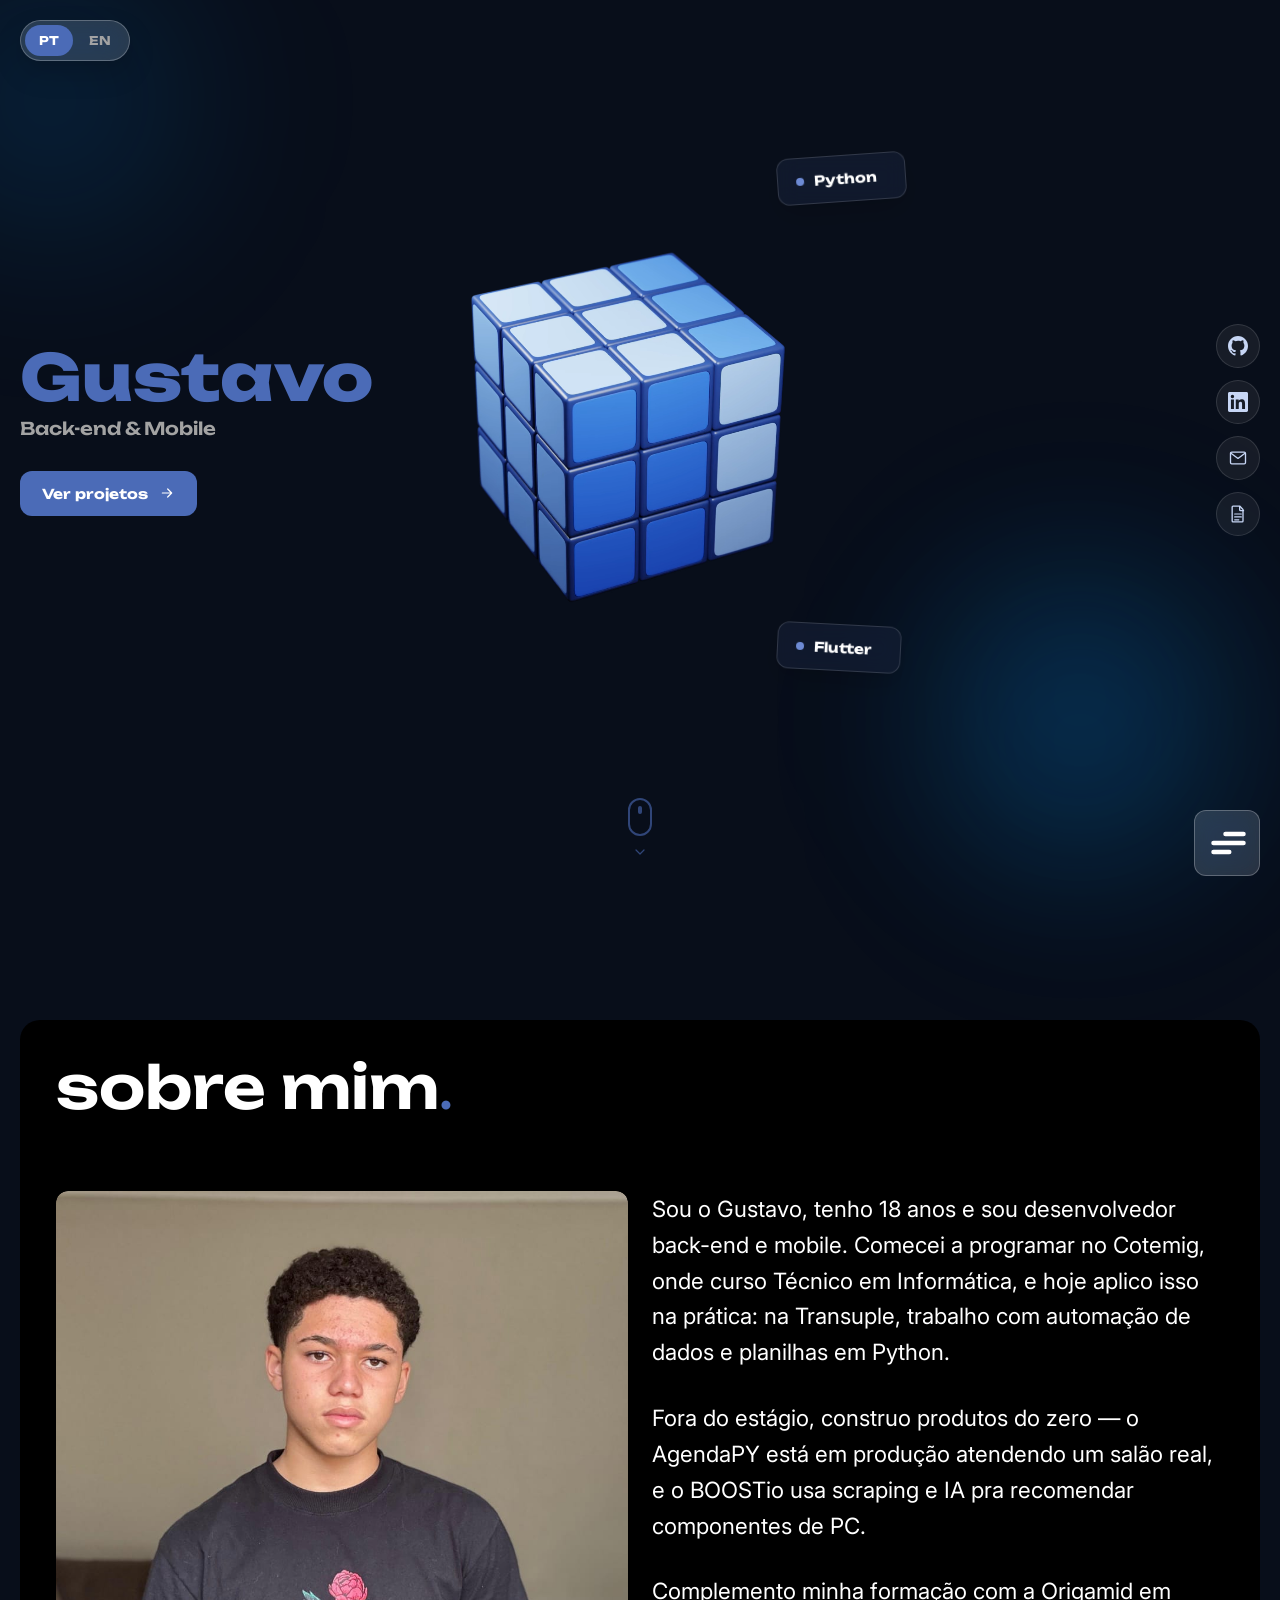
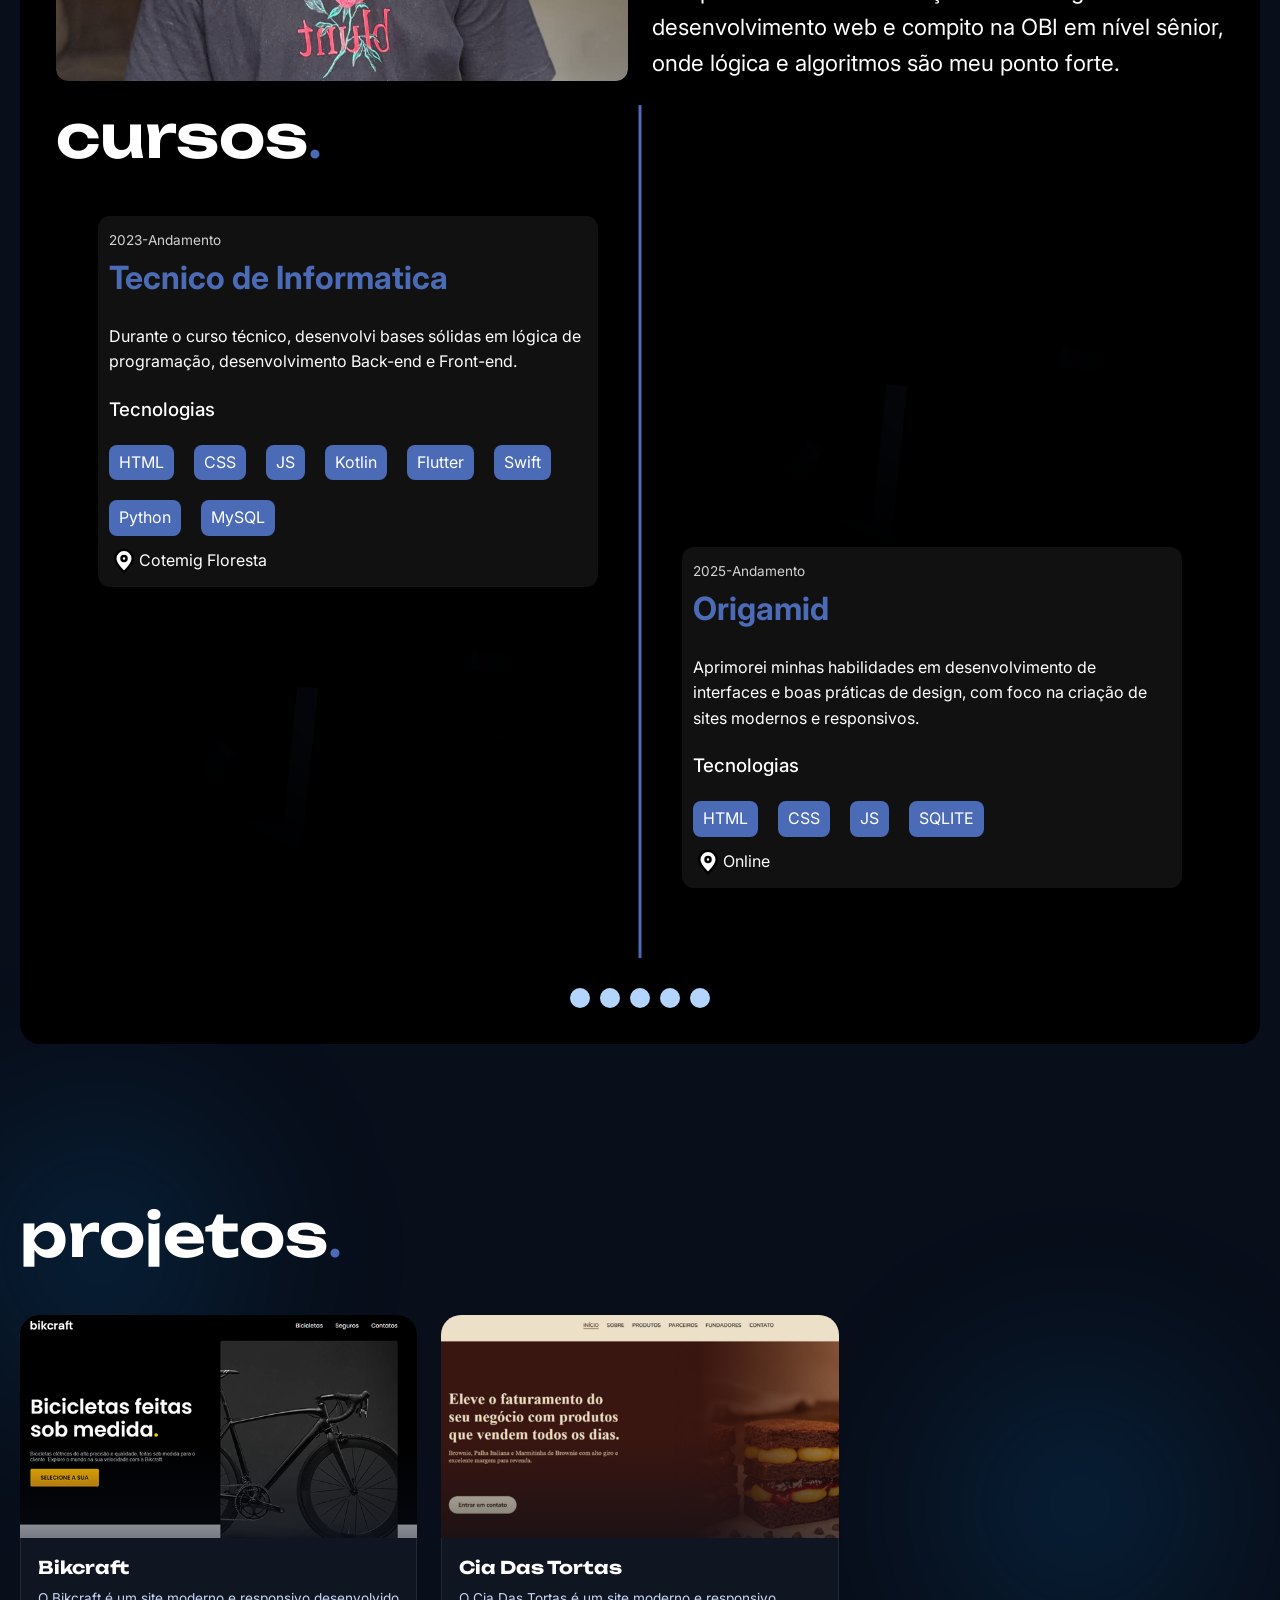
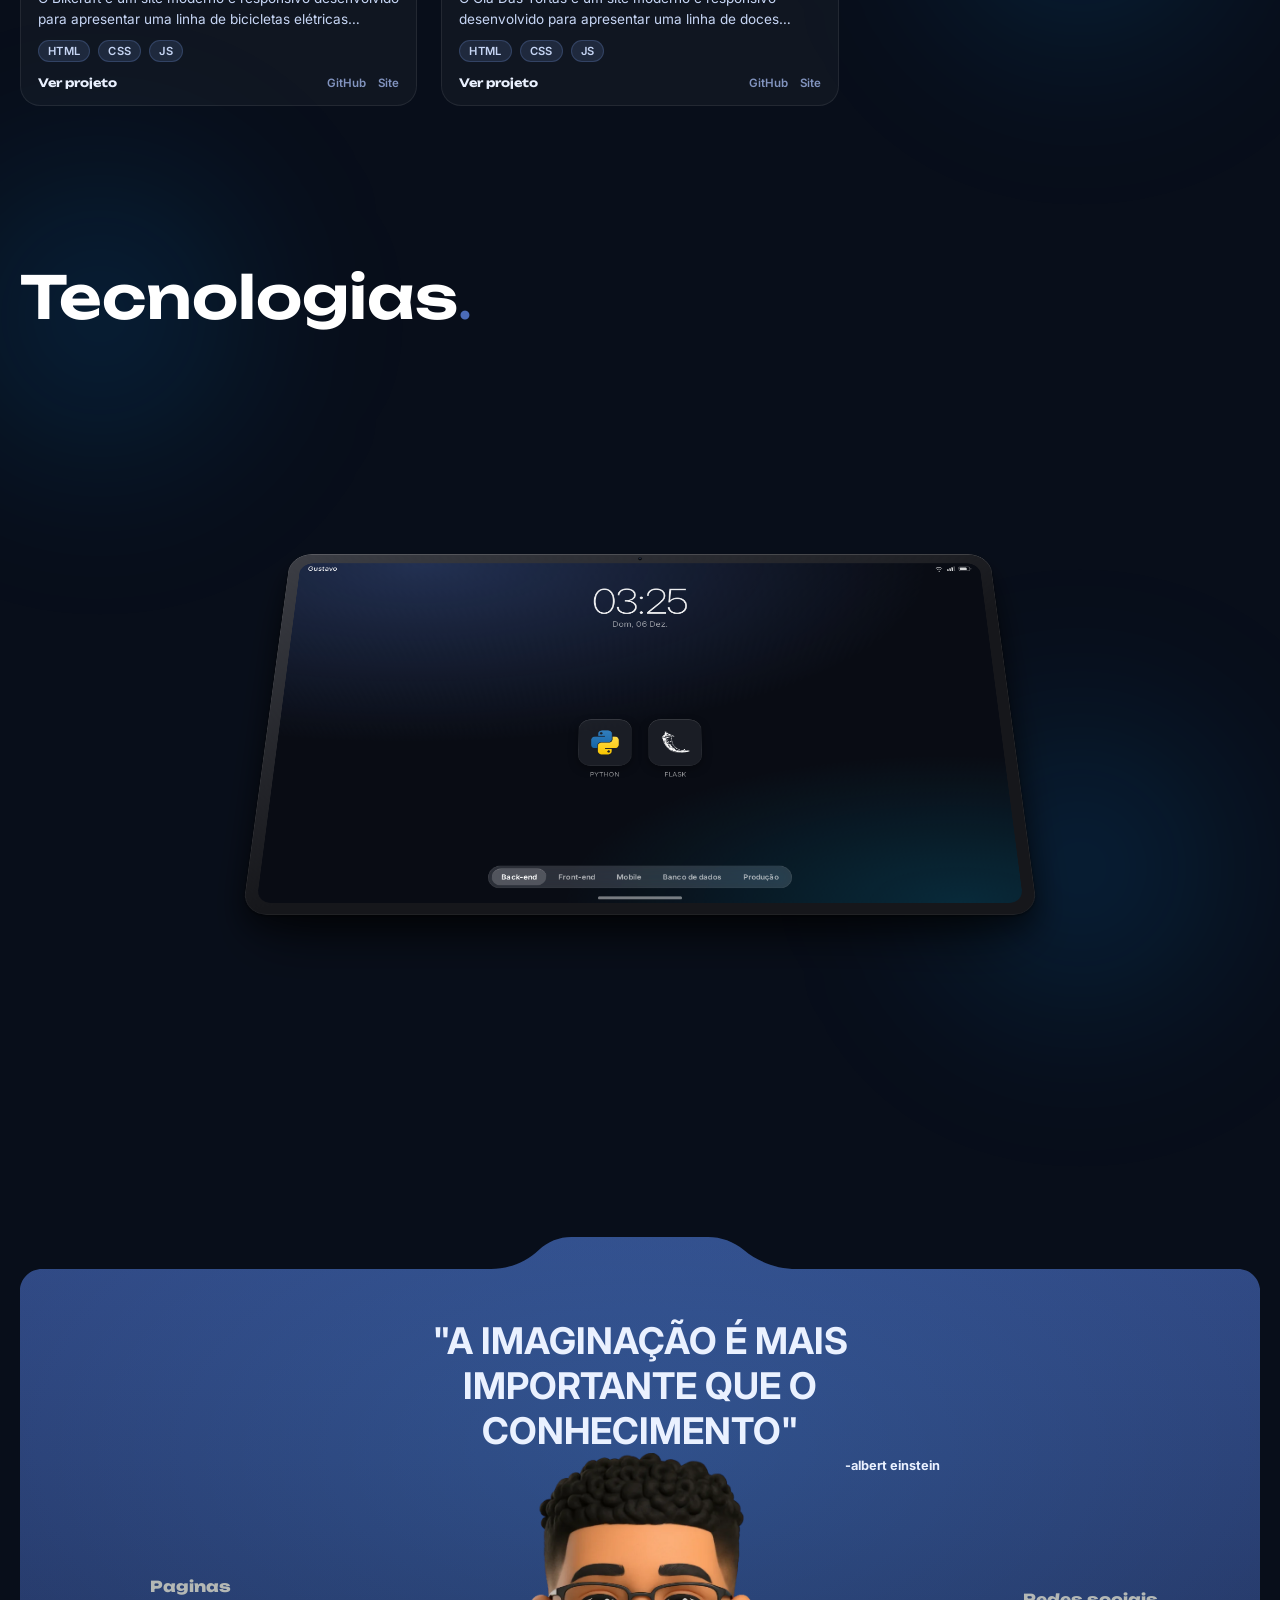
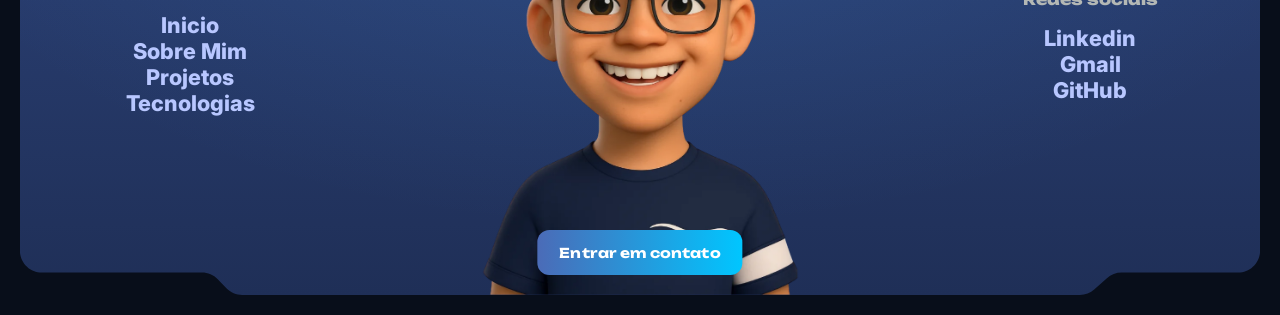
==== commit 01be0cfc: "correcao cursos e stack" ====
--- a/index.html
+++ b/index.html
@@ -6,14 +6,14 @@
   <meta charset="UTF-8">
   <meta name="viewport" content="width=device-width, initial-scale=1.0">
   <title>Gustavo Azevedo | Desenvolvedor Back-end e Mobile</title>
-  <meta name="description" content="Portfólio de Gustavo Azevedo, desenvolvedor front-end, back-end e mobile focado em interfaces modernas, performance e experiências interativas.">
+  <meta name="description" content="Portfólio de Gustavo Azevedo, desenvolvedor back-end e mobile focado em interfaces modernas, performance e experiências interativas.">
 
   <!-- SEO extra -->
   <meta name="author" content="Gustavo Azevedo">
   <meta name="theme-color" content="#0f0f0f">
 
   <!-- Open Graph (para redes sociais) -->
-  <meta property="og:title" content="Gustavo Azevedo | Desenvolvedor Full-Stack e Mobile">
+  <meta property="og:title" content="Gustavo Azevedo | Desenvolvedor Back-end e Mobile">
   <meta property="og:description" content="Conheça meus projetos, tecnologias e experiências em desenvolvimento web.">
   <meta property="og:type" content="website">
   <meta property="og:url" content="https://gustavoazevedodev.vercel.app">
@@ -200,7 +200,7 @@
           <div class="cursos-content">
             <div class="esquerda-cursos">
               <div class="curso-card cor-1">
-                <span>2024-Andamento</span>
+                <span>2023-Andamento</span>
                 <h2>Tecnico de Informatica</h2>
                 <p>Durante o curso técnico, desenvolvi bases sólidas em lógica de programação, desenvolvimento Back-end e Front-end.
                 </p>
@@ -213,6 +213,7 @@
                   <li class="linguagem-item">Flutter</li>
                   <li class="linguagem-item">Swift</li>
                   <li class="linguagem-item">Python</li>
+                  <li class="linguagem-item">MySQL</li>
                 </ul>
                 <span><svg width="64px" height="64px" viewBox="0 0 24 24" xmlns="http://www.w3.org/2000/svg">
                     <g id="SVGRepo_bgCarrier" stroke-width="0"></g>
@@ -221,7 +222,7 @@
                       <path d="M12 21C15.5 17.4 19 14.1764 19 10.2C19 6.22355 15.866 3 12 3C8.13401 3 5 6.22355 5 10.2C5 14.1764 8.5 17.4 12 21Z" stroke="#000000" stroke-width="2" stroke-linecap="round" stroke-linejoin="round"></path>
                       <path d="M12 12C13.1046 12 14 11.1046 14 10C14 8.89543 13.1046 8 12 8C10.8954 8 10 8.89543 10 10C10 11.1046 10.8954 12 12 12Z" stroke="#000000" stroke-width="2" stroke-linecap="round" stroke-linejoin="round"></path>
                     </g>
-                  </svg> Cotemig Floresta</span>
+                  </svg>Cotemig Floresta</span>
               </div>
             </div>
             <span class="cor-p1 title tag-html">
@@ -242,7 +243,6 @@
                   <li class="linguagem-item">CSS</li>
                   <li class="linguagem-item">JS</li>
                   <li class="linguagem-item">SQLITE</li>
-                  <li class="linguagem-item">NEXT.JS</li>
                 </ul>
                 <span><svg width="64px" height="64px" viewBox="0 0 24 24" xmlns="http://www.w3.org/2000/svg">
                     <g id="SVGRepo_bgCarrier" stroke-width="0"></g>
@@ -685,7 +685,6 @@
         <h1 class="titulo footer-titulo">Redes sociais</h1>
         <nav>
           <ul class="footer-list cor-1">
-            <li class="footer-item"><a href="https://www.instagram.com/gustavo_azeve10/" aria-label="link-instagram" target="_blank">Instagram</a></li>
             <li class="footer-item"><a href="https://www.linkedin.com/in/gustavo-azevedo-8b938736a/" aria-label="link-linkedin" target="_blank">Linkedin</a></li>
             <li class="footer-item"><a href="mailto:gustavoAzevedo.code@gmail.com" aria-label="link-gmail">Gmail</a></li>
             <li class="footer-item"><a href="https://github.com/GuAzevedoDev" aria-label="link-github" target="_blank">GitHub</a></li>
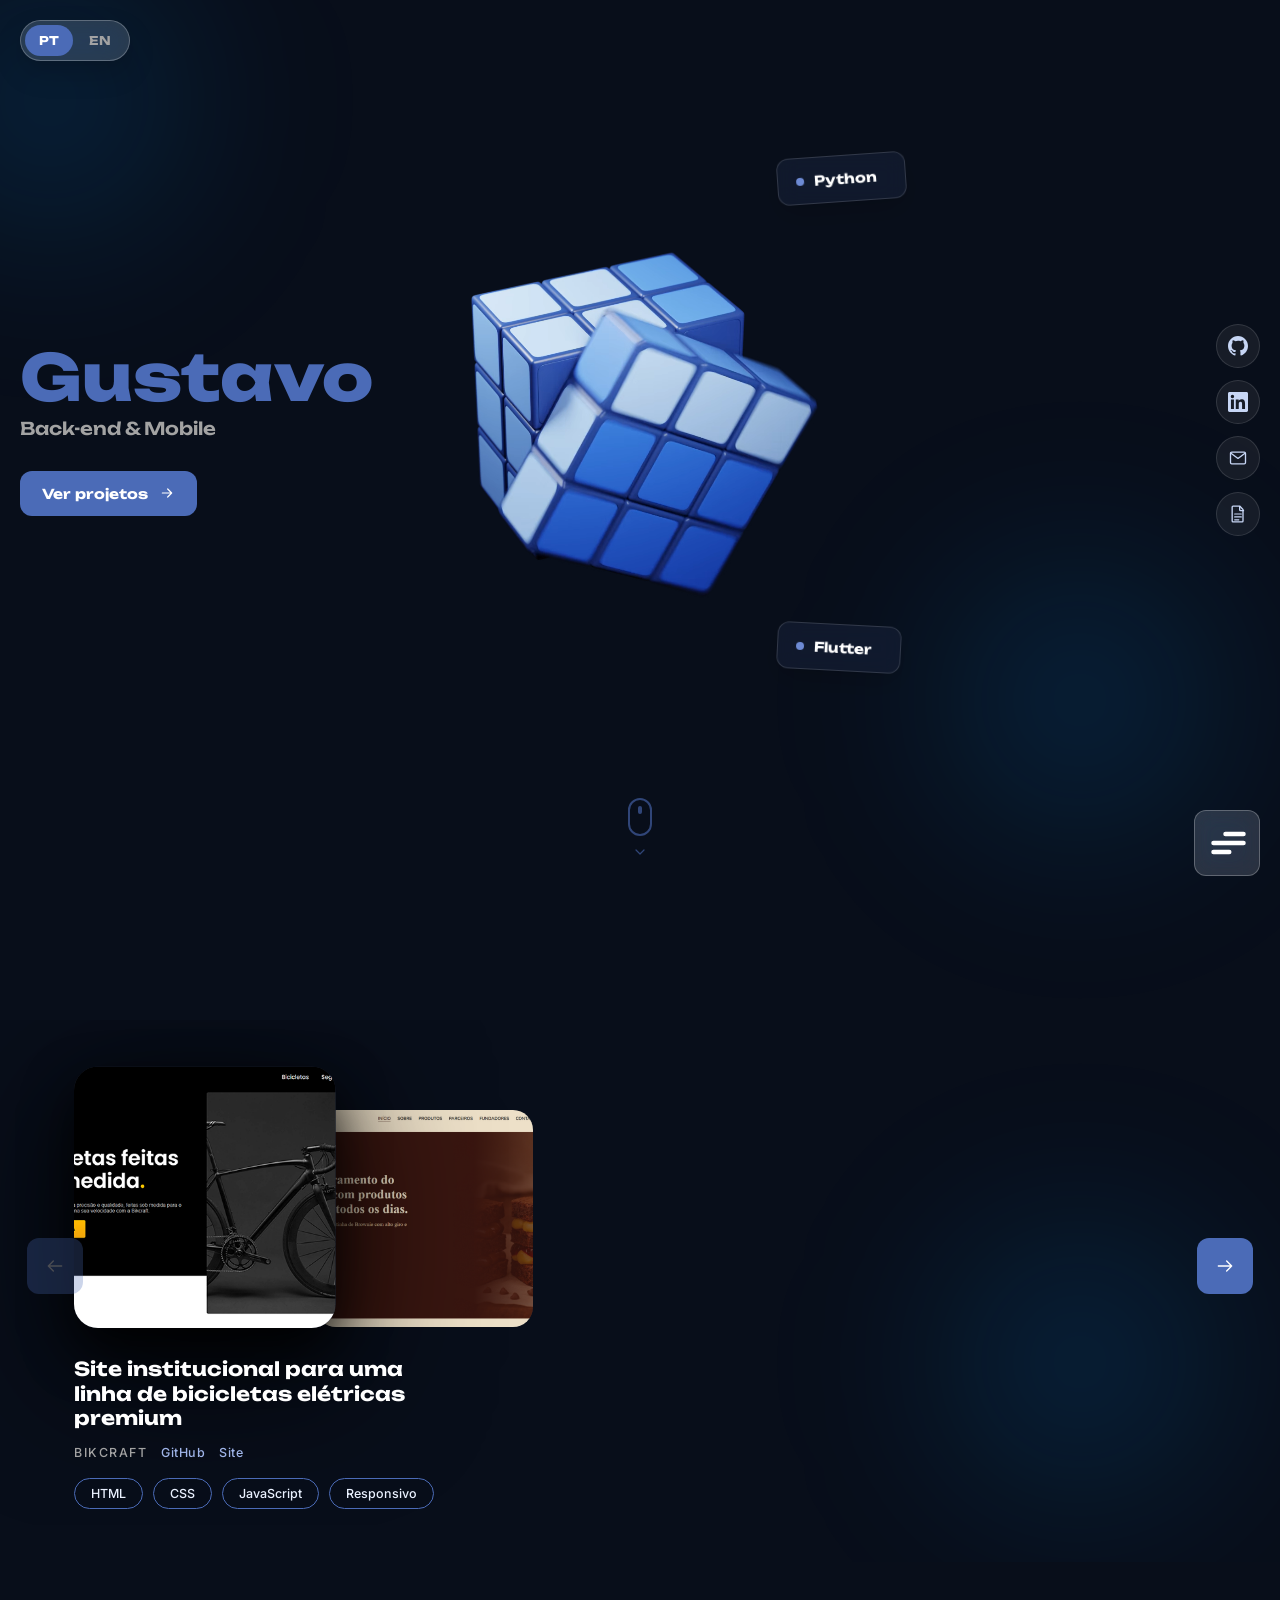
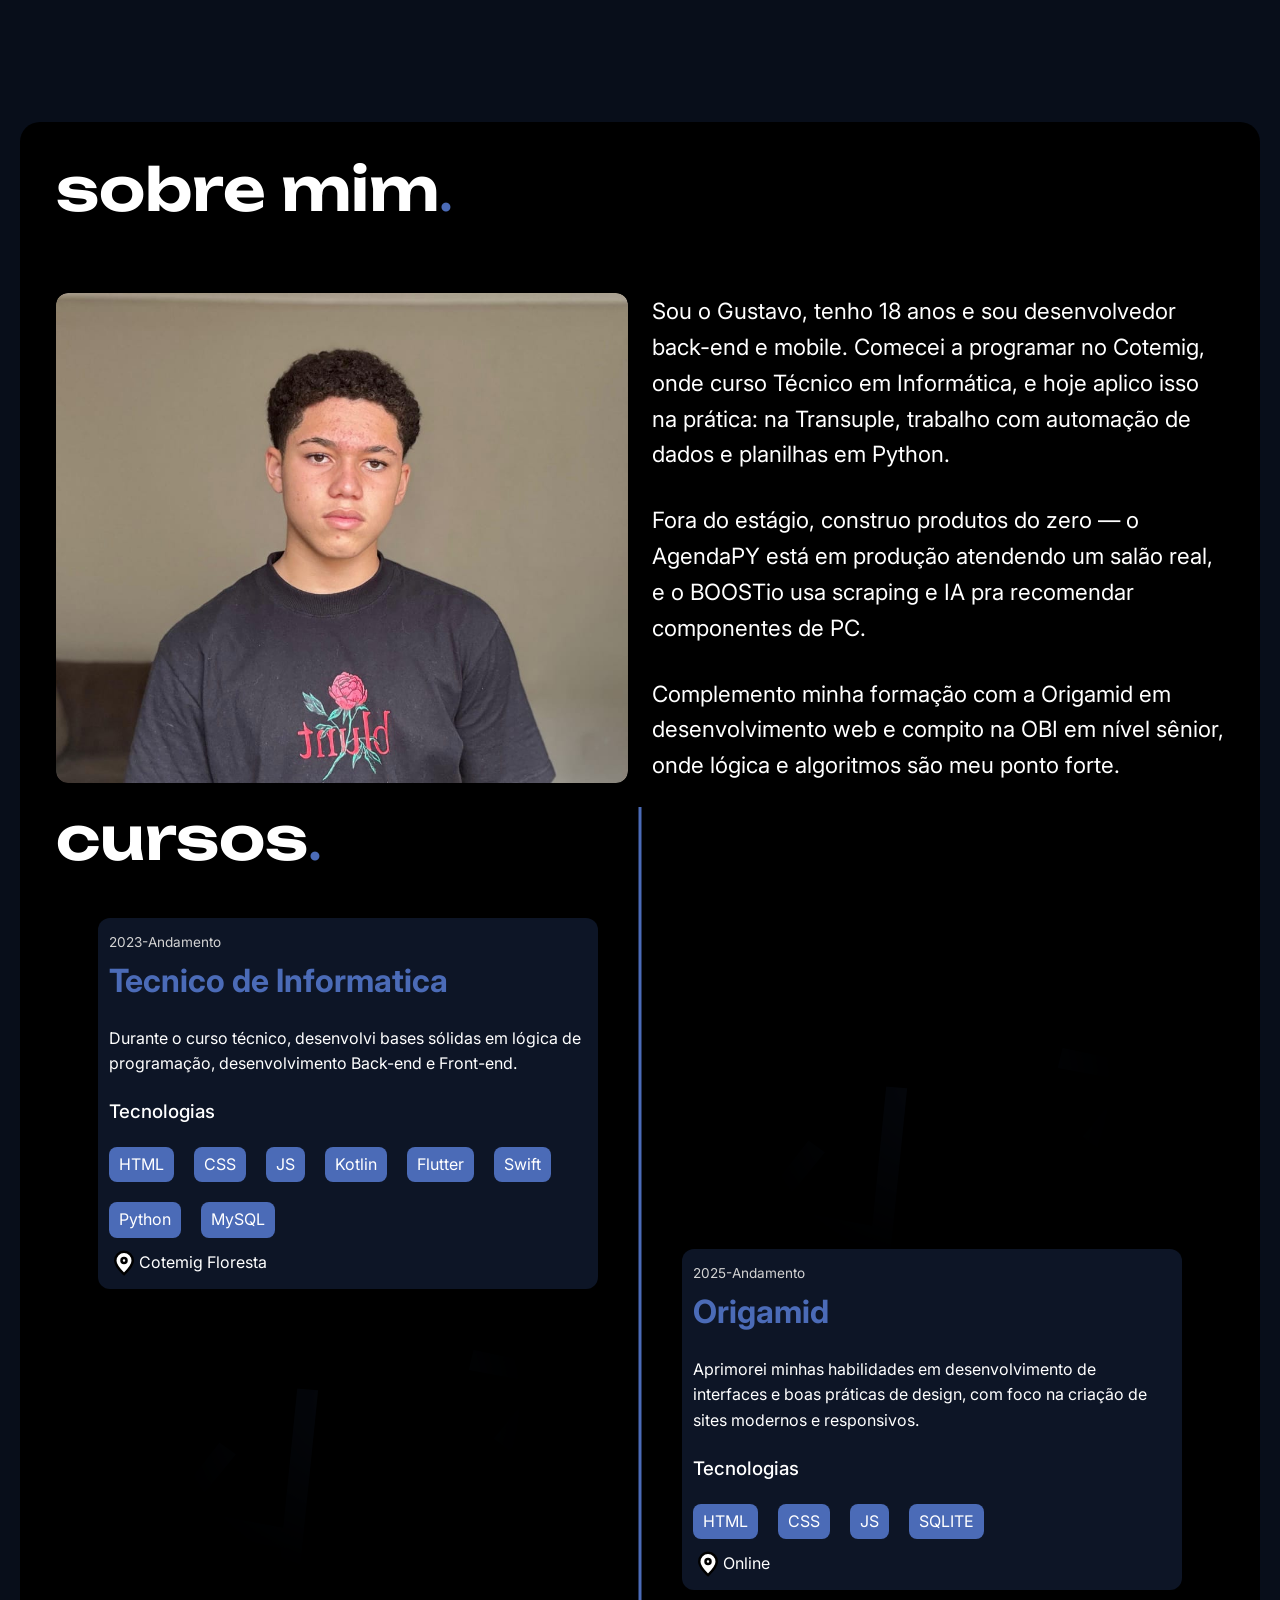
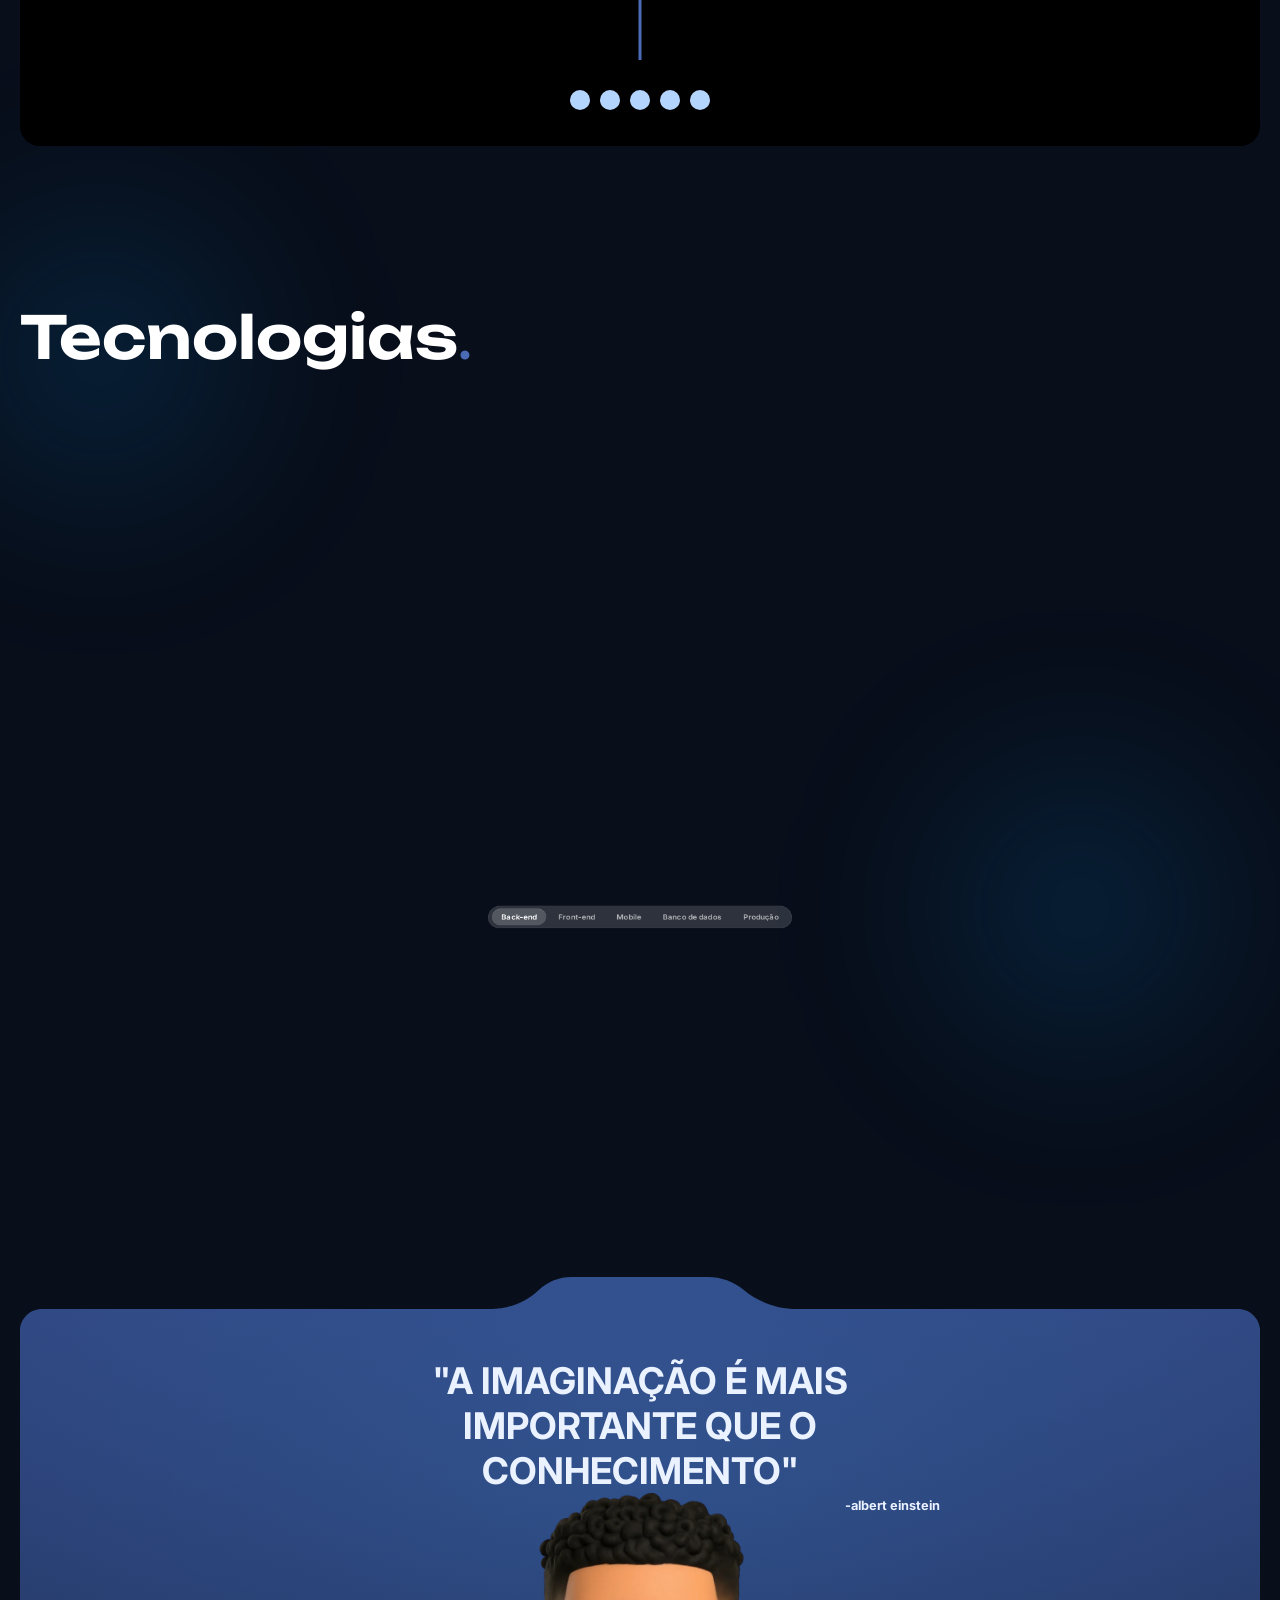
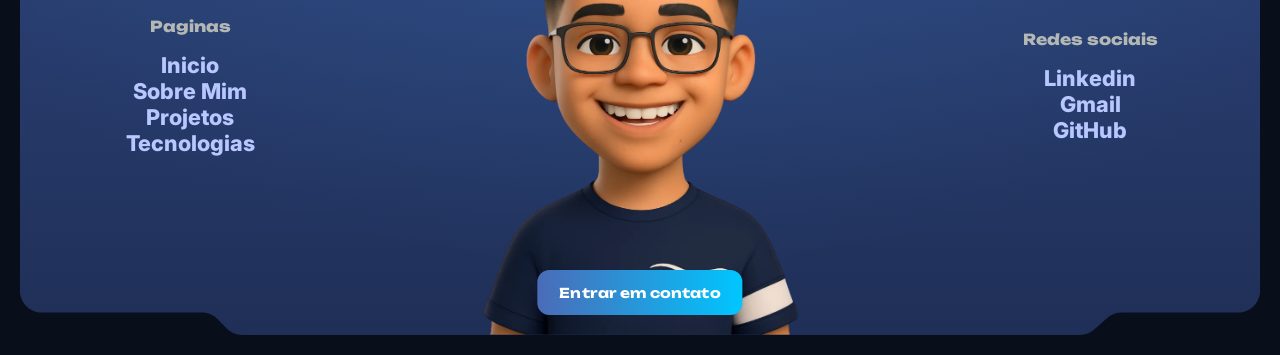
==== commit 942b1b34: "atualização da secao projetos" ====
--- a/index.html
+++ b/index.html
@@ -33,7 +33,7 @@
   <link rel="icon" href="./imagens/favicon.png" type="image/png">
 
   <!-- CSS -->
-  <link rel="stylesheet" href="./Estilos/style.min.css">
+  <link rel="stylesheet" href="./Estilos/style.css">
 
   <!-- JS -->
   <script type="module" src="./Javascript/script.js"></script>
@@ -181,6 +181,74 @@
     </a>
   </main>
 
+  <article class="projetos-bg" id="projetos" aria-labelledby="projeto-title">
+    <div class="projetos-content">
+      <div class="carrossel" data-carrossel>
+        <div class="carrossel-palco">
+          <ul class="carrossel-trilho">
+            <li class="carrossel-item ativo-carrossel">
+              <a href="projetos/bikcraft.html" class="carrossel-capa">
+                <img src="imagens/projetos/bikcraft.png" alt="Tela inicial do projeto Bikcraft" loading="lazy" />
+                <span class="sr-only">Ver detalhes de Bikcraft</span>
+              </a>
+
+              <div class="carrossel-legenda">
+                <h3 class="carrossel-titulo">Site institucional para uma linha de bicicletas el&eacute;tricas premium</h3>
+                <p class="carrossel-cliente">
+                  Bikcraft
+                  <a href="https://github.com/GuAzevedoDev/bikcraft" target="_blank" rel="noopener" class="carrossel-link">GitHub</a>
+                  <a href="https://guazevedodev.github.io/bikcraft/" target="_blank" rel="noopener" class="carrossel-link">Site</a>
+                </p>
+
+                <ul class="carrossel-tags">
+                  <li>HTML</li>
+                  <li>CSS</li>
+                  <li>JavaScript</li>
+                  <li>Responsivo</li>
+                </ul>
+              </div>
+            </li>
+
+            <li class="carrossel-item">
+              <a href="projetos/cia-das-tortas.html" class="carrossel-capa">
+                <img src="imagens/projetos/ciaDasTortasHeader.png" alt="Tela inicial do projeto Cia Das Tortas" loading="lazy" />
+                <span class="sr-only">Ver detalhes de Cia Das Tortas</span>
+              </a>
+
+              <div class="carrossel-legenda">
+                <h3 class="carrossel-titulo">Vitrine digital para uma confeitaria de doces artesanais</h3>
+                <p class="carrossel-cliente">
+                  Cia Das Tortas
+                  <a href="https://github.com/GuAzevedoDev/CiaDasTortas" target="_blank" rel="noopener" class="carrossel-link">GitHub</a>
+                  <a href="https://guazevedodev.github.io/CiaDasTortas/" target="_blank" rel="noopener" class="carrossel-link">Site</a>
+                </p>
+
+                <ul class="carrossel-tags">
+                  <li>HTML</li>
+                  <li>CSS</li>
+                  <li>JavaScript</li>
+                  <li>Responsivo</li>
+                </ul>
+              </div>
+            </li>
+          </ul>
+        </div>
+
+        <button type="button" class="carrossel-seta carrossel-seta-anterior" aria-label="Projeto anterior">
+          <svg viewBox="0 0 24 24" fill="none" aria-hidden="true" focusable="false">
+            <path d="M20 12H4m0 0 6-6m-6 6 6 6" stroke="currentColor" stroke-width="1.6" stroke-linecap="round" stroke-linejoin="round" />
+          </svg>
+        </button>
+
+        <button type="button" class="carrossel-seta carrossel-seta-proxima" aria-label="Pr&oacute;ximo projeto">
+          <svg viewBox="0 0 24 24" fill="none" aria-hidden="true" focusable="false">
+            <path d="M4 12h16m0 0-6-6m6 6-6 6" stroke="currentColor" stroke-width="1.6" stroke-linecap="round" stroke-linejoin="round" />
+          </svg>
+        </button>
+      </div>
+    </div>
+  </article>
+
   <article class="about-bg container" id="sobreMim">
     <div class="about-content  card">
       <div class="content">
@@ -268,67 +336,7 @@
     </div>
   </article>
 
-  <article class="projetos-bg" id="projetos" aria-labelledby="projeto-title">
-    <div class="projetos-content">
-      <h1 class="title cor-1 container" id="projeto-title">projetos<span class="cor-p1">.</span></h1>
-
-      <ul class="projetos-grid container">
-        <li class="projeto-card">
-          <a href="projetos/bikcraft.html" class="projeto-abrir">
-            <span class="sr-only">Ver detalhes de Bikcraft</span>
-          </a>
-
-          <div class="projeto-capa">
-            <img src="imagens/projetos/bikcraft.png" alt="Tela inicial do projeto Bikcraft" loading="lazy" />
-          </div>
-
-          <div class="projeto-info">
-            <h3 class="projeto-nome">Bikcraft</h3>
-            <p class="projeto-resumo">O Bikcraft é um site moderno e responsivo desenvolvido para apresentar uma linha de bicicletas elétricas premium.</p>
-
-            <ul class="projeto-tags">
-              <li>HTML</li>
-              <li>CSS</li>
-              <li>JS</li>
-            </ul>
-          </div>
-
-          <div class="projeto-rodape">
-            <span class="projeto-detalhes">Ver projeto</span>
-            <a href="https://github.com/GuAzevedoDev/bikcraft" target="_blank" rel="noopener" class="projeto-mini">GitHub</a>
-            <a href="https://guazevedodev.github.io/bikcraft/" target="_blank" rel="noopener" class="projeto-mini">Site</a>
-          </div>
-        </li>
-
-        <li class="projeto-card">
-          <a href="projetos/cia-das-tortas.html" class="projeto-abrir">
-            <span class="sr-only">Ver detalhes de Cia Das Tortas</span>
-          </a>
-
-          <div class="projeto-capa">
-            <img src="imagens/projetos/ciaDasTortasHeader.png" alt="Tela inicial do projeto Cia Das Tortas" loading="lazy" />
-          </div>
-
-          <div class="projeto-info">
-            <h3 class="projeto-nome">Cia Das Tortas</h3>
-            <p class="projeto-resumo">O Cia Das Tortas é um site moderno e responsivo desenvolvido para apresentar uma linha de doces premium.</p>
-
-            <ul class="projeto-tags">
-              <li>HTML</li>
-              <li>CSS</li>
-              <li>JS</li>
-            </ul>
-          </div>
-
-          <div class="projeto-rodape">
-            <span class="projeto-detalhes">Ver projeto</span>
-            <a href="https://github.com/GuAzevedoDev/CiaDasTortas" target="_blank" rel="noopener" class="projeto-mini">GitHub</a>
-            <a href="https://guazevedodev.github.io/CiaDasTortas/" target="_blank" rel="noopener" class="projeto-mini">Site</a>
-          </div>
-        </li>
-      </ul>
-    </div>
-  </article>
+
 
   <article class="tecnologias-bg" id="tecnologias">
     <h1 class="title cor-1 container">Tecnologias<span class="cor-p1">.</span></h1>
--- a/Estilos/style.css
+++ b/Estilos/style.css
@@ -0,0 +1,20 @@
+/* Global */
+@import "../Estilos/global/global.css";
+
+/* Utilitarios */
+@import "../Estilos/utilitarios/componentes.css";
+@import "../Estilos/utilitarios/tipografia.css";
+@import "../Estilos/utilitarios/cores.css";
+
+/* landingPage */
+@import "../Estilos/landingPage/header.css";
+@import "../Estilos/landingPage/idioma.css";
+@import "../Estilos/landingPage/main.css";
+@import "../Estilos/landingPage/projetos.css";
+@import "../Estilos/landingPage/carrossel.css";
+@import "../Estilos/landingPage/projeto-pagina.css";
+@import "../Estilos/landingPage/sobremim.css";
+@import "../Estilos/landingPage/certificados.css";
+@import "../Estilos/landingPage/tecnologias.css";
+@import "../Estilos/landingPage/tablet.css";
+@import "../Estilos/landingPage/footer.css";
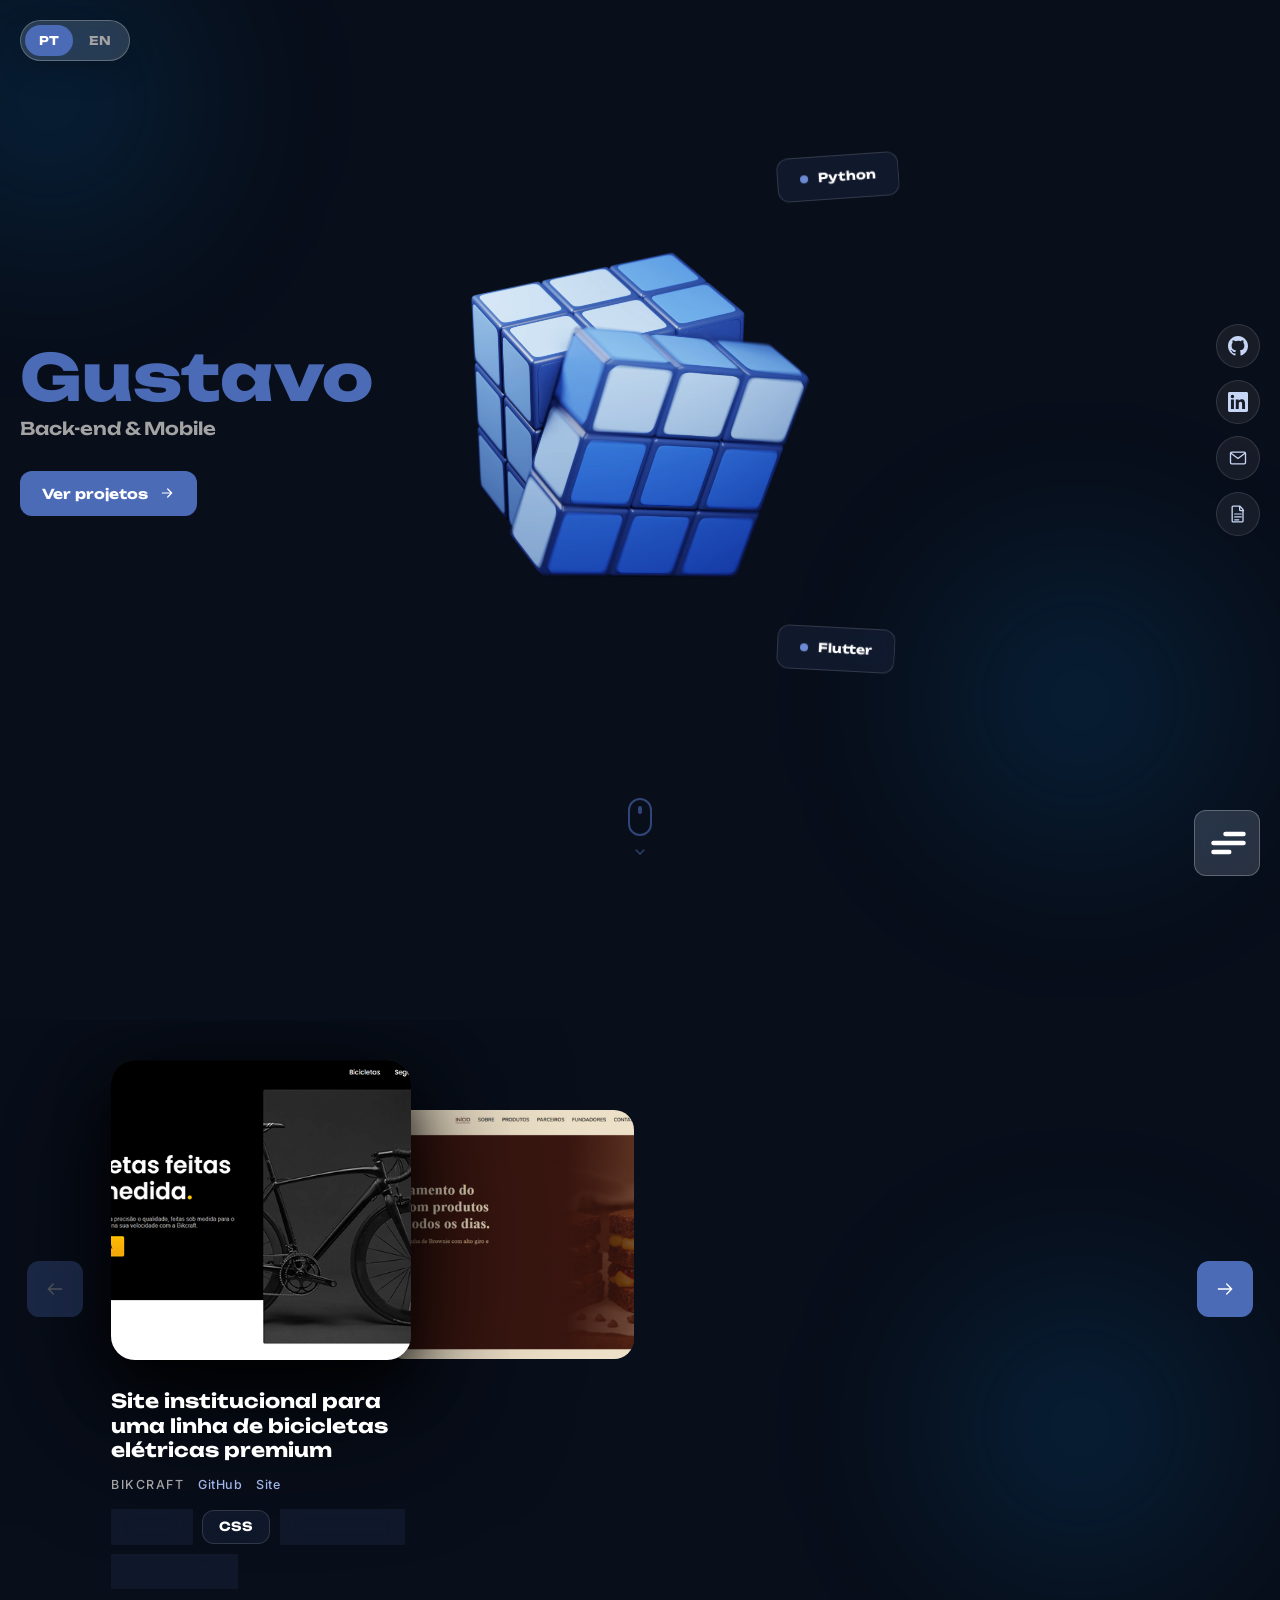
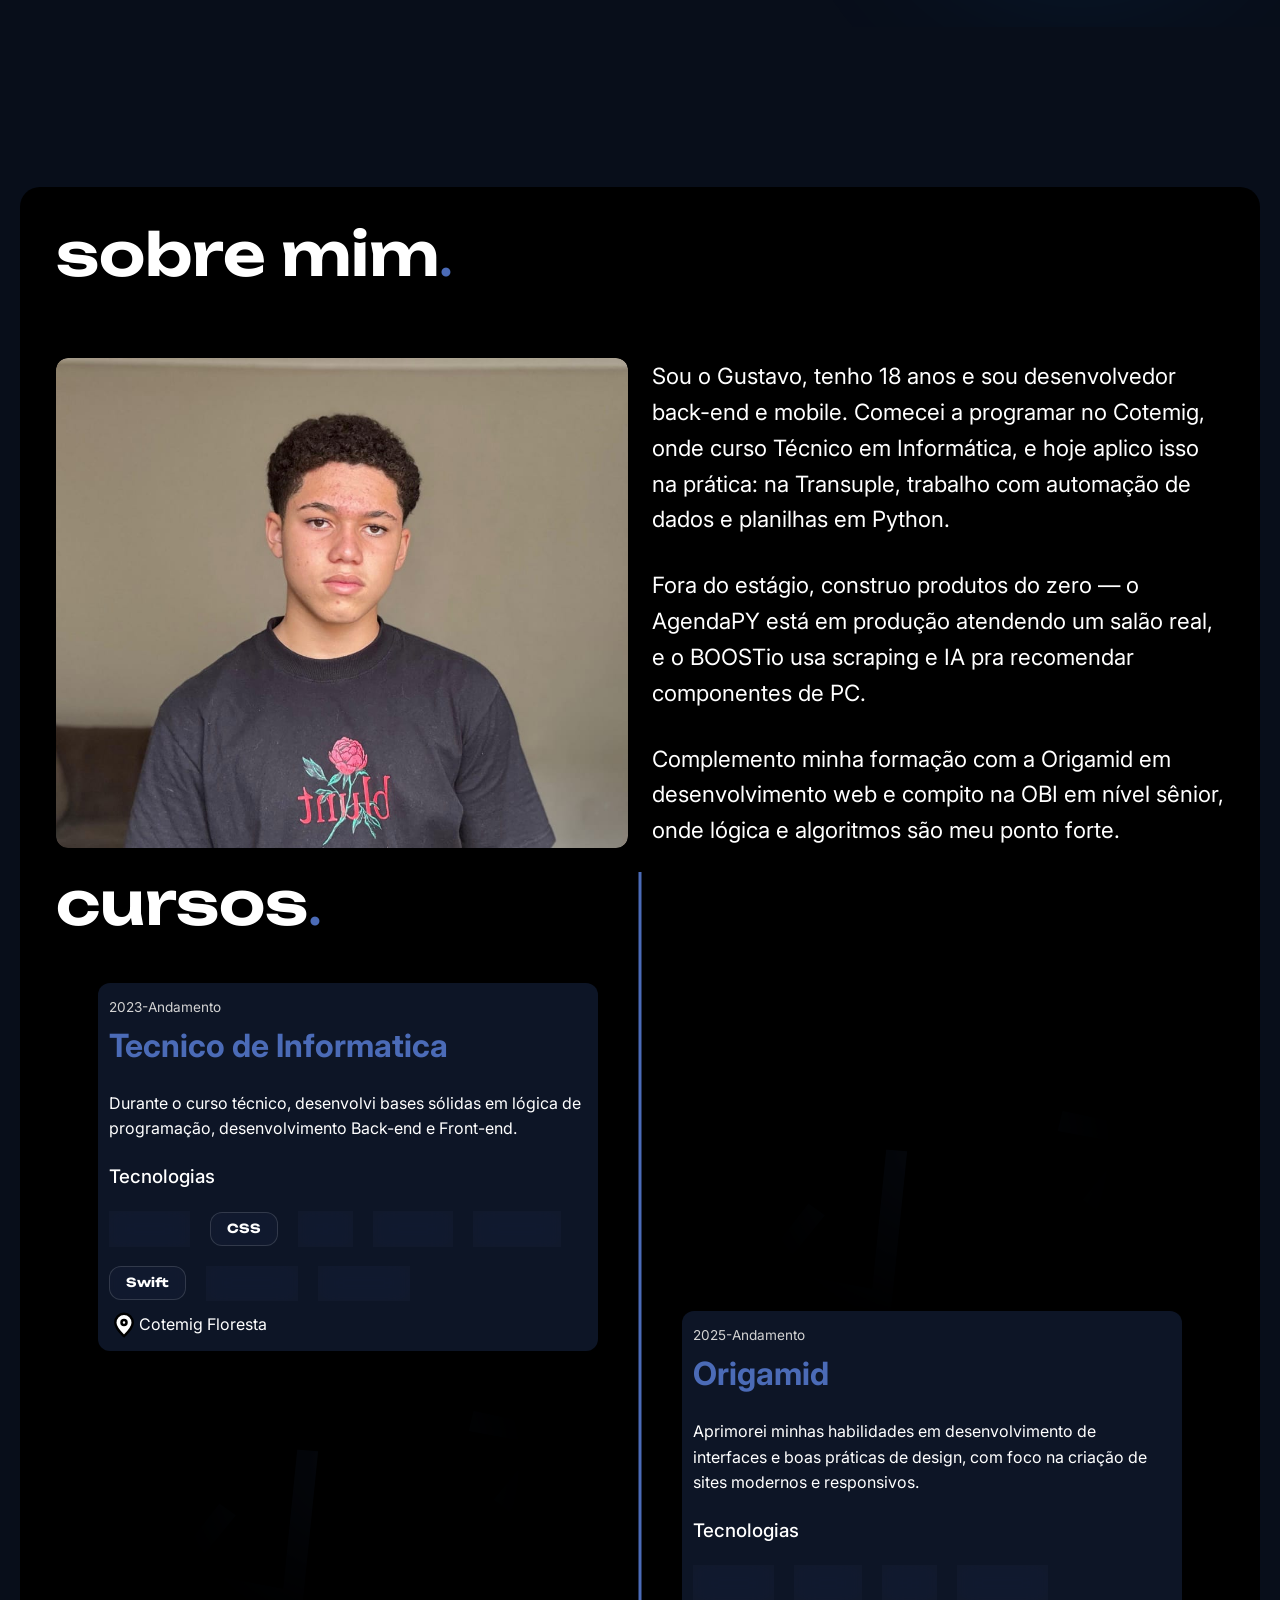
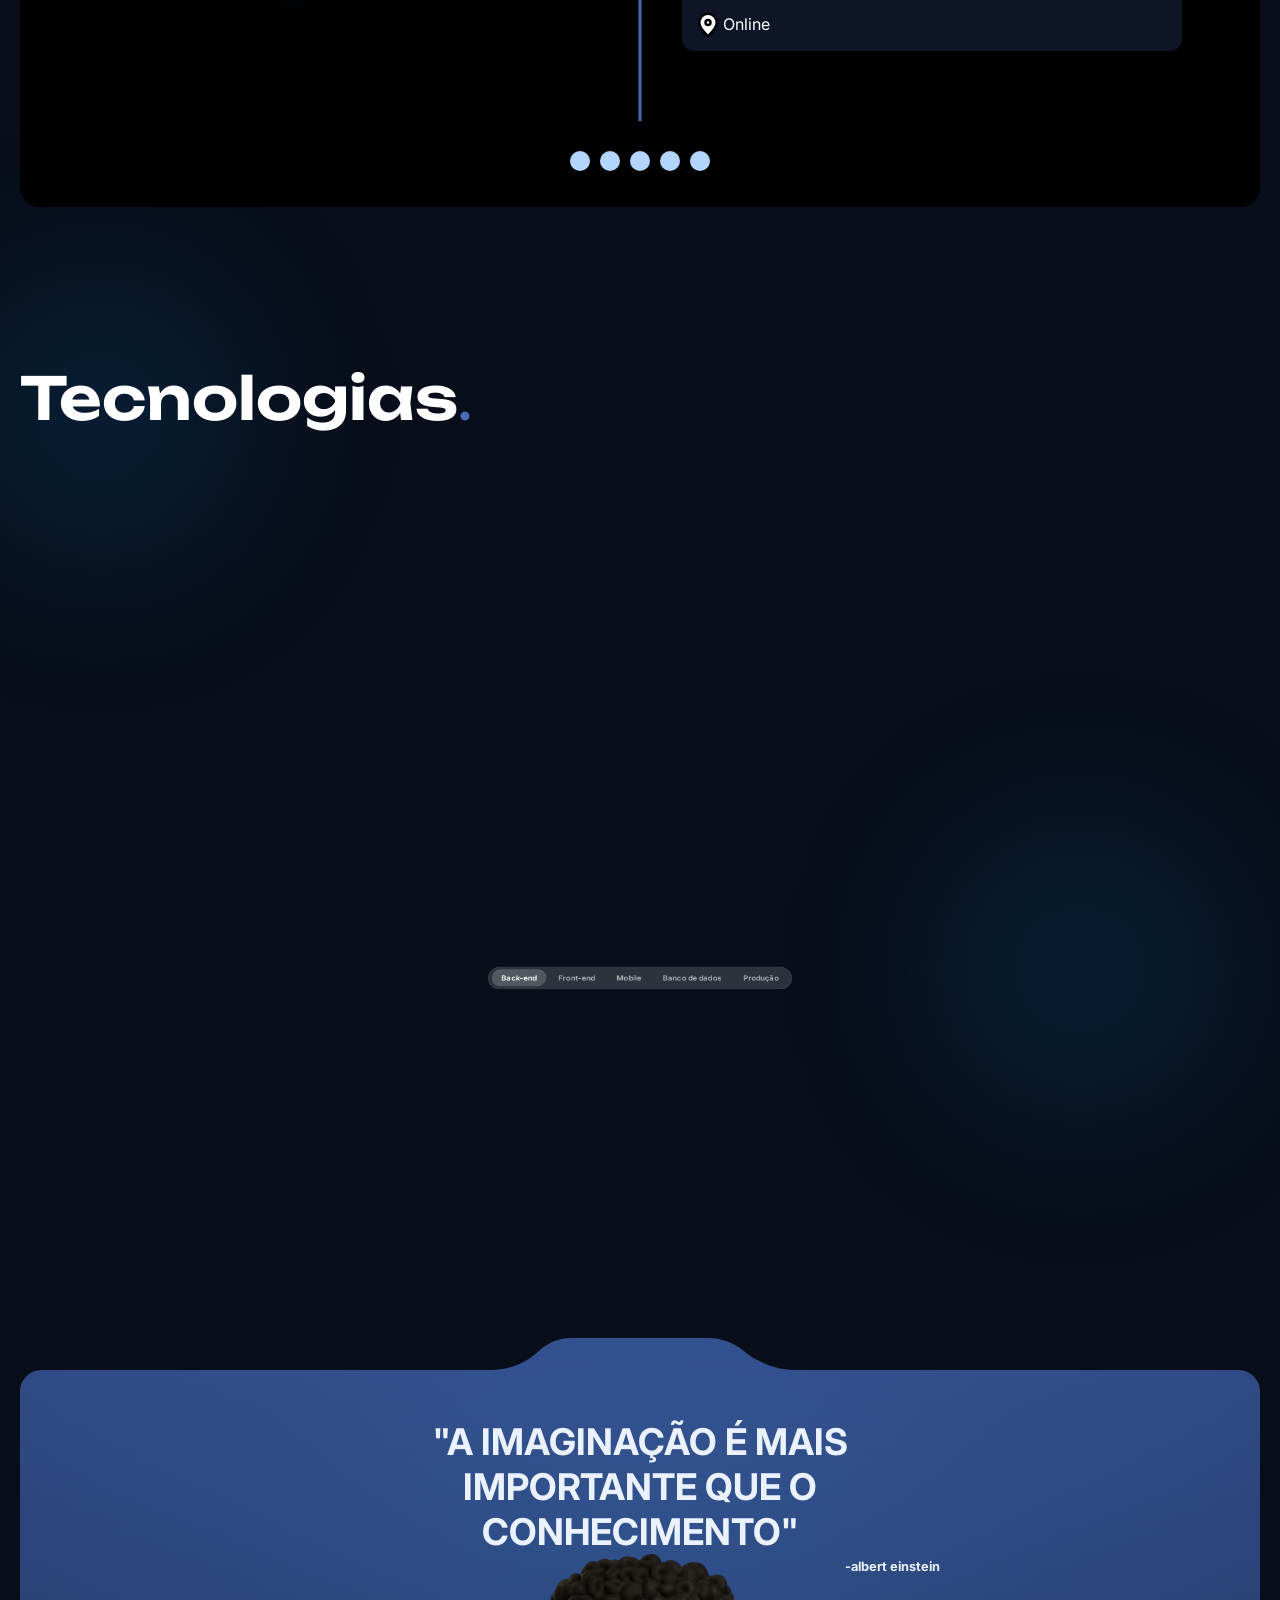
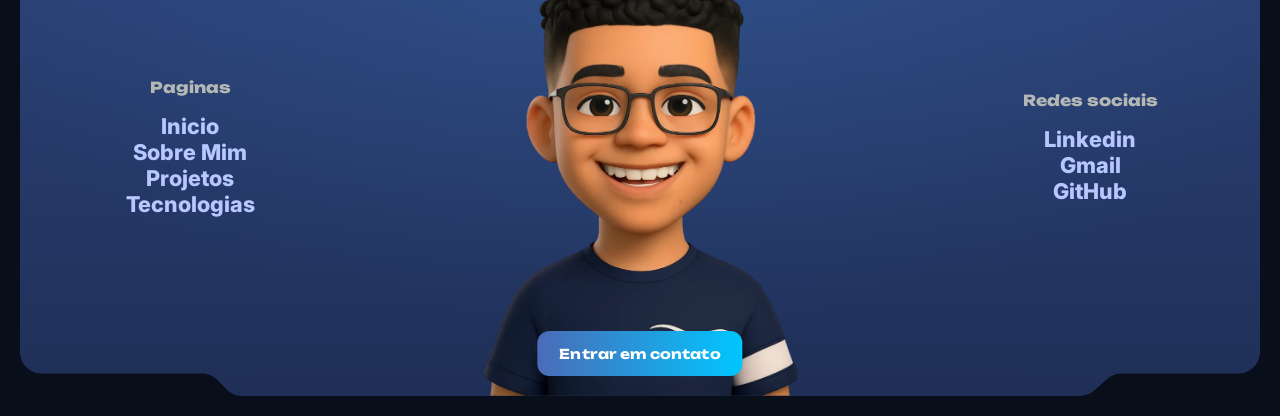
==== commit 65feacb8: "atualizacoes secao projetos" ====
--- a/index.html
+++ b/index.html
@@ -166,8 +166,8 @@
         </video>
       </div>
       <ul class="main-direita">
-        <li>Python</li>
-        <li>Flutter</li>
+        <li class="tag tag--ponto">Python</li>
+        <li class="tag tag--ponto">Flutter</li>
       </ul>
     </div>
 
@@ -201,10 +201,10 @@
                 </p>
 
                 <ul class="carrossel-tags">
-                  <li>HTML</li>
-                  <li>CSS</li>
-                  <li>JavaScript</li>
-                  <li>Responsivo</li>
+                  <li class="tag">HTML</li>
+                  <li class="tag">CSS</li>
+                  <li class="tag">JavaScript</li>
+                  <li class="tag">Responsivo</li>
                 </ul>
               </div>
             </li>
@@ -224,10 +224,10 @@
                 </p>
 
                 <ul class="carrossel-tags">
-                  <li>HTML</li>
-                  <li>CSS</li>
-                  <li>JavaScript</li>
-                  <li>Responsivo</li>
+                  <li class="tag">HTML</li>
+                  <li class="tag">CSS</li>
+                  <li class="tag">JavaScript</li>
+                  <li class="tag">Responsivo</li>
                 </ul>
               </div>
             </li>
@@ -274,14 +274,14 @@
                 </p>
                 <h3>Tecnologias</h3>
                 <ul class="linguagens-lst cor-1">
-                  <li class="linguagem-item">HTML</li>
-                  <li class="linguagem-item">CSS</li>
-                  <li class="linguagem-item">JS</li>
-                  <li class="linguagem-item">Kotlin</li>
-                  <li class="linguagem-item">Flutter</li>
-                  <li class="linguagem-item">Swift</li>
-                  <li class="linguagem-item">Python</li>
-                  <li class="linguagem-item">MySQL</li>
+                  <li class="linguagem-item tag">HTML</li>
+                  <li class="linguagem-item tag">CSS</li>
+                  <li class="linguagem-item tag">JS</li>
+                  <li class="linguagem-item tag">Kotlin</li>
+                  <li class="linguagem-item tag">Flutter</li>
+                  <li class="linguagem-item tag">Swift</li>
+                  <li class="linguagem-item tag">Python</li>
+                  <li class="linguagem-item tag">MySQL</li>
                 </ul>
                 <span><svg width="64px" height="64px" viewBox="0 0 24 24" xmlns="http://www.w3.org/2000/svg">
                     <g id="SVGRepo_bgCarrier" stroke-width="0"></g>
@@ -307,10 +307,10 @@
                 </p>
                 <h3>Tecnologias</h3>
                 <ul class="linguagens-lst cor-1">
-                  <li class="linguagem-item">HTML</li>
-                  <li class="linguagem-item">CSS</li>
-                  <li class="linguagem-item">JS</li>
-                  <li class="linguagem-item">SQLITE</li>
+                  <li class="linguagem-item tag">HTML</li>
+                  <li class="linguagem-item tag">CSS</li>
+                  <li class="linguagem-item tag">JS</li>
+                  <li class="linguagem-item tag">SQLITE</li>
                 </ul>
                 <span><svg width="64px" height="64px" viewBox="0 0 24 24" xmlns="http://www.w3.org/2000/svg">
                     <g id="SVGRepo_bgCarrier" stroke-width="0"></g>
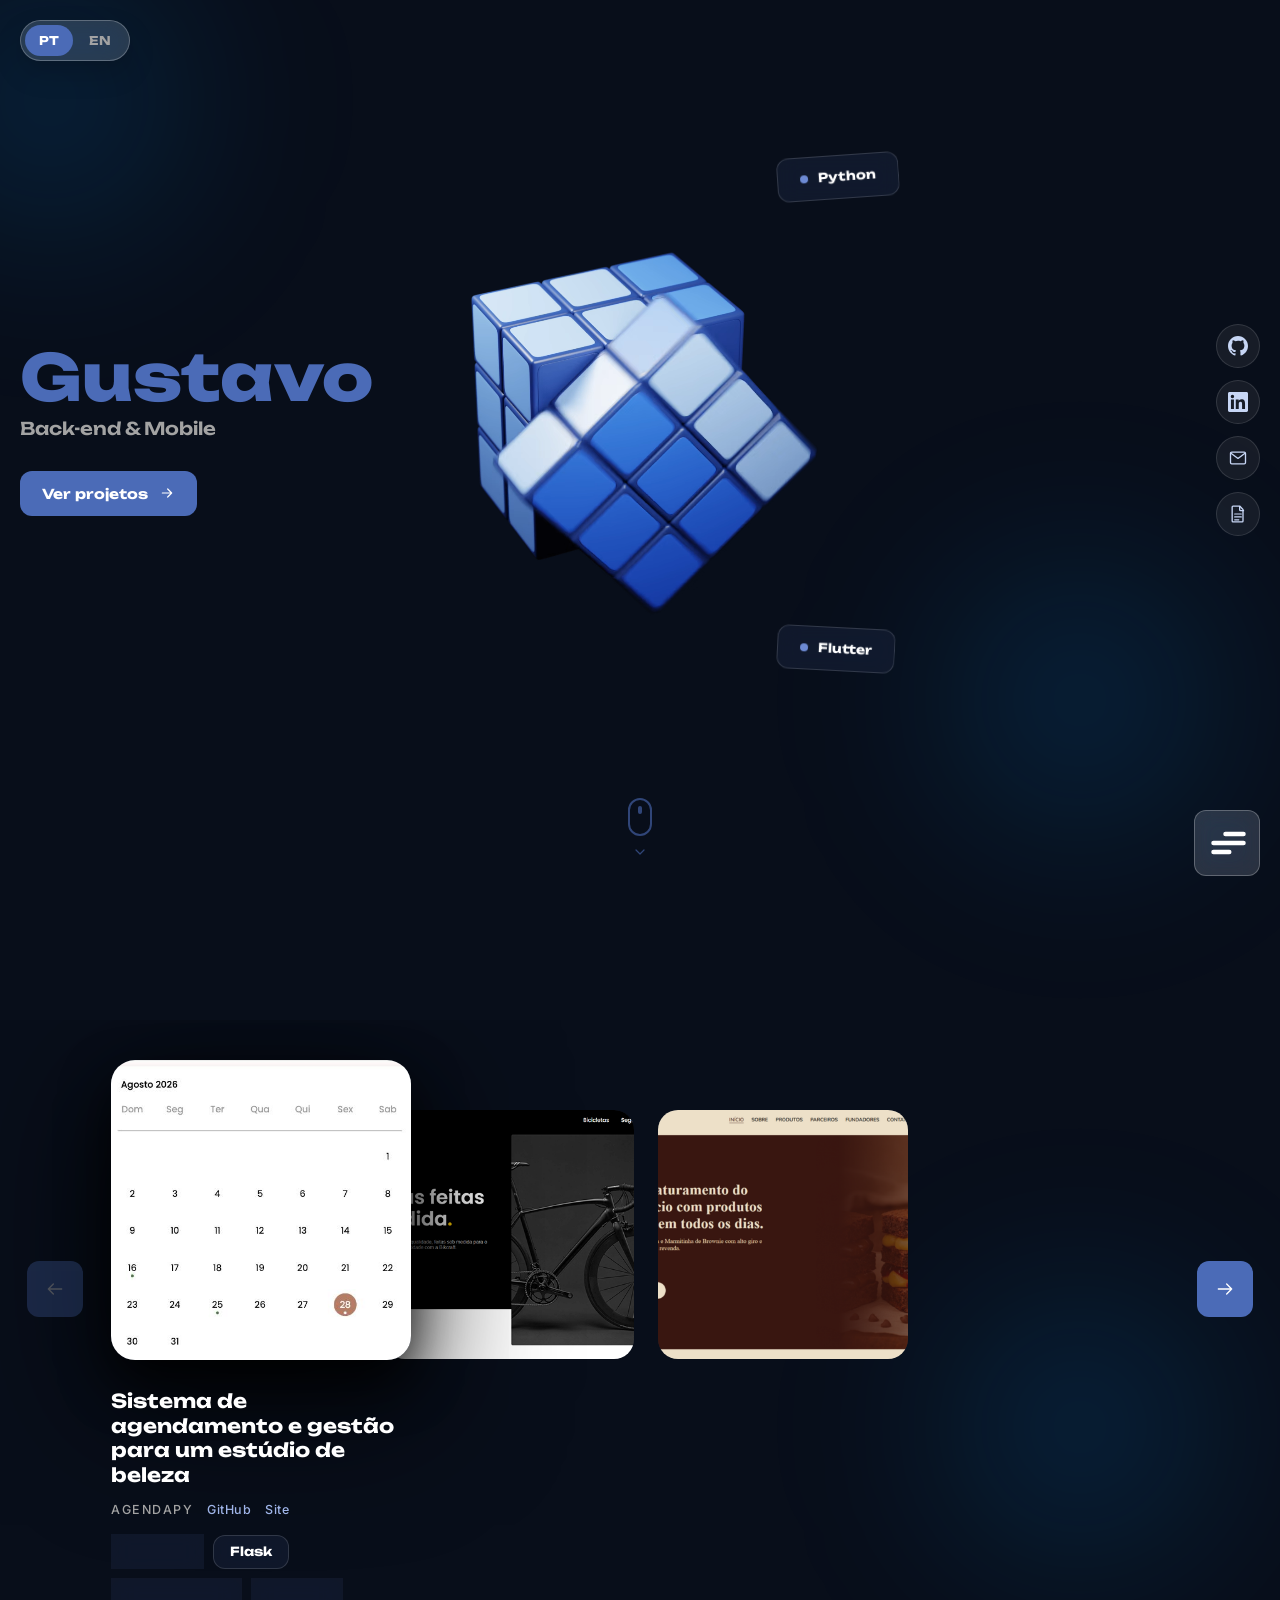
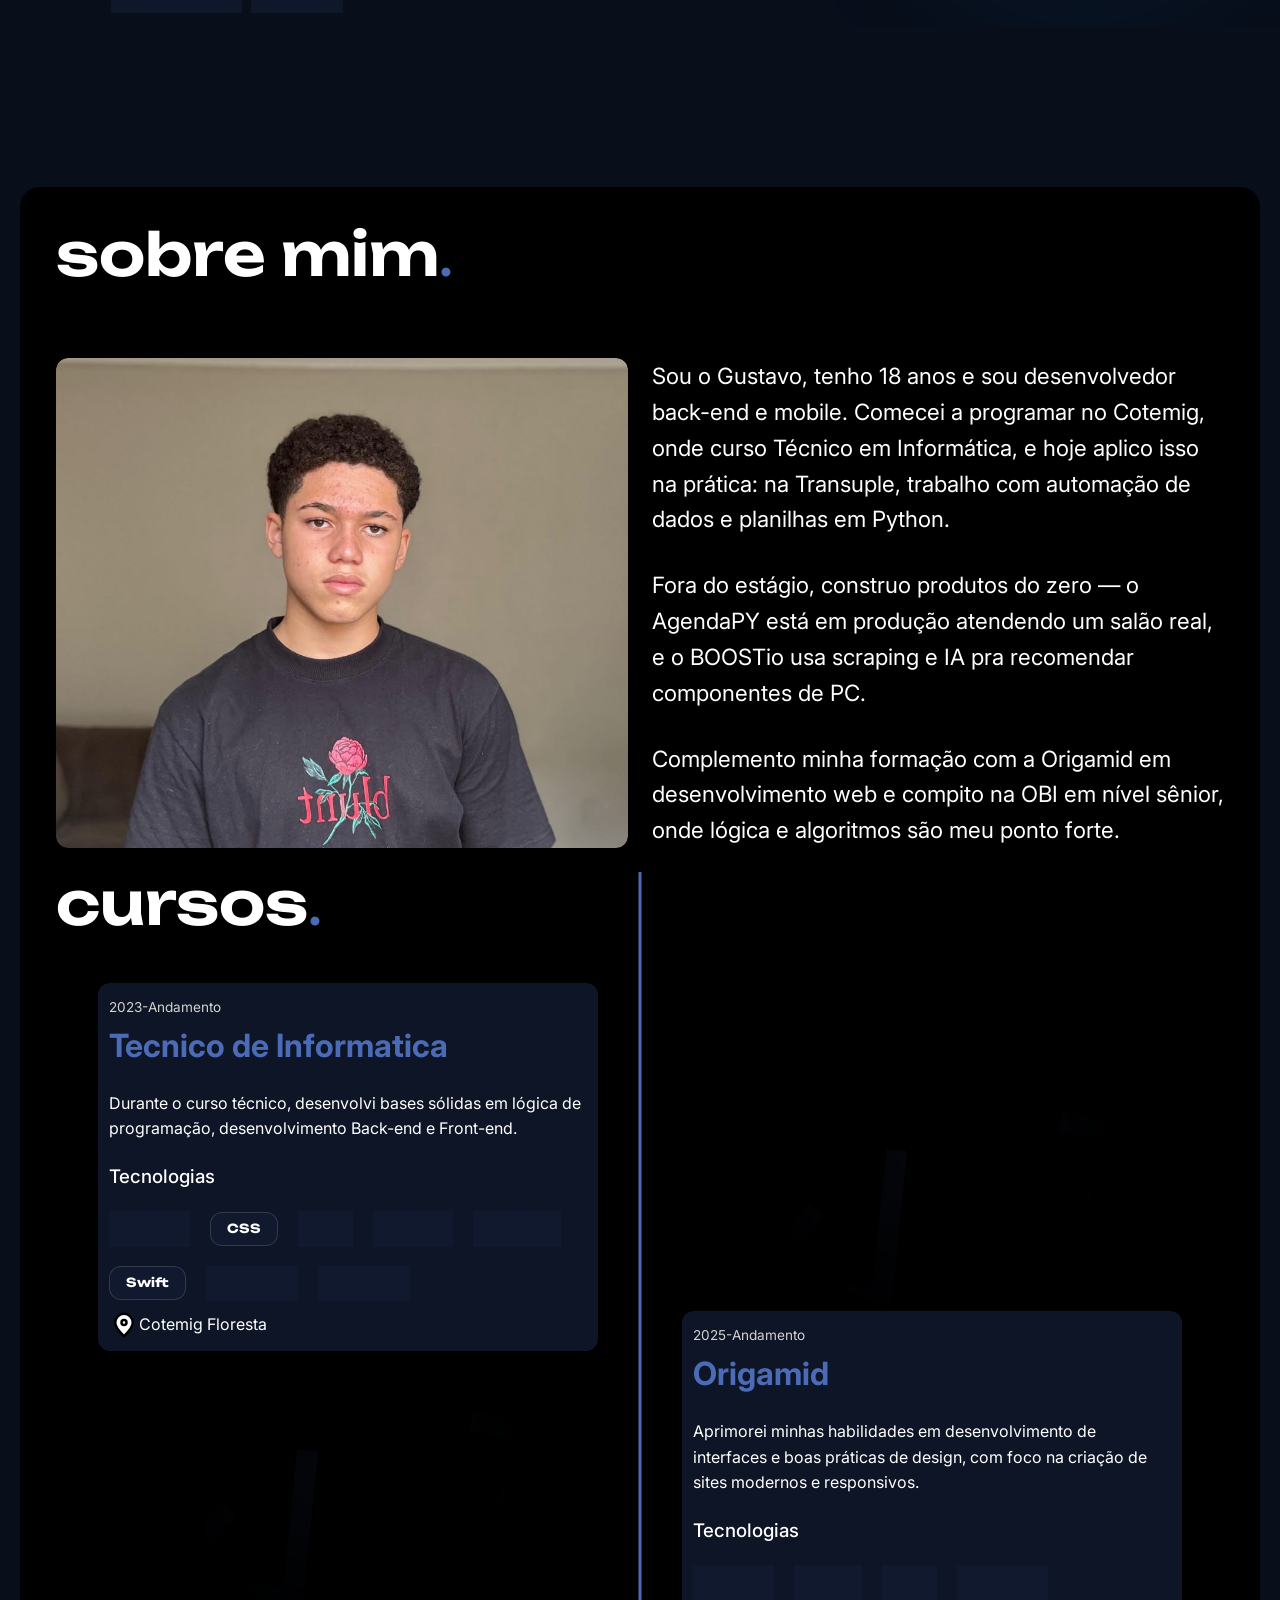
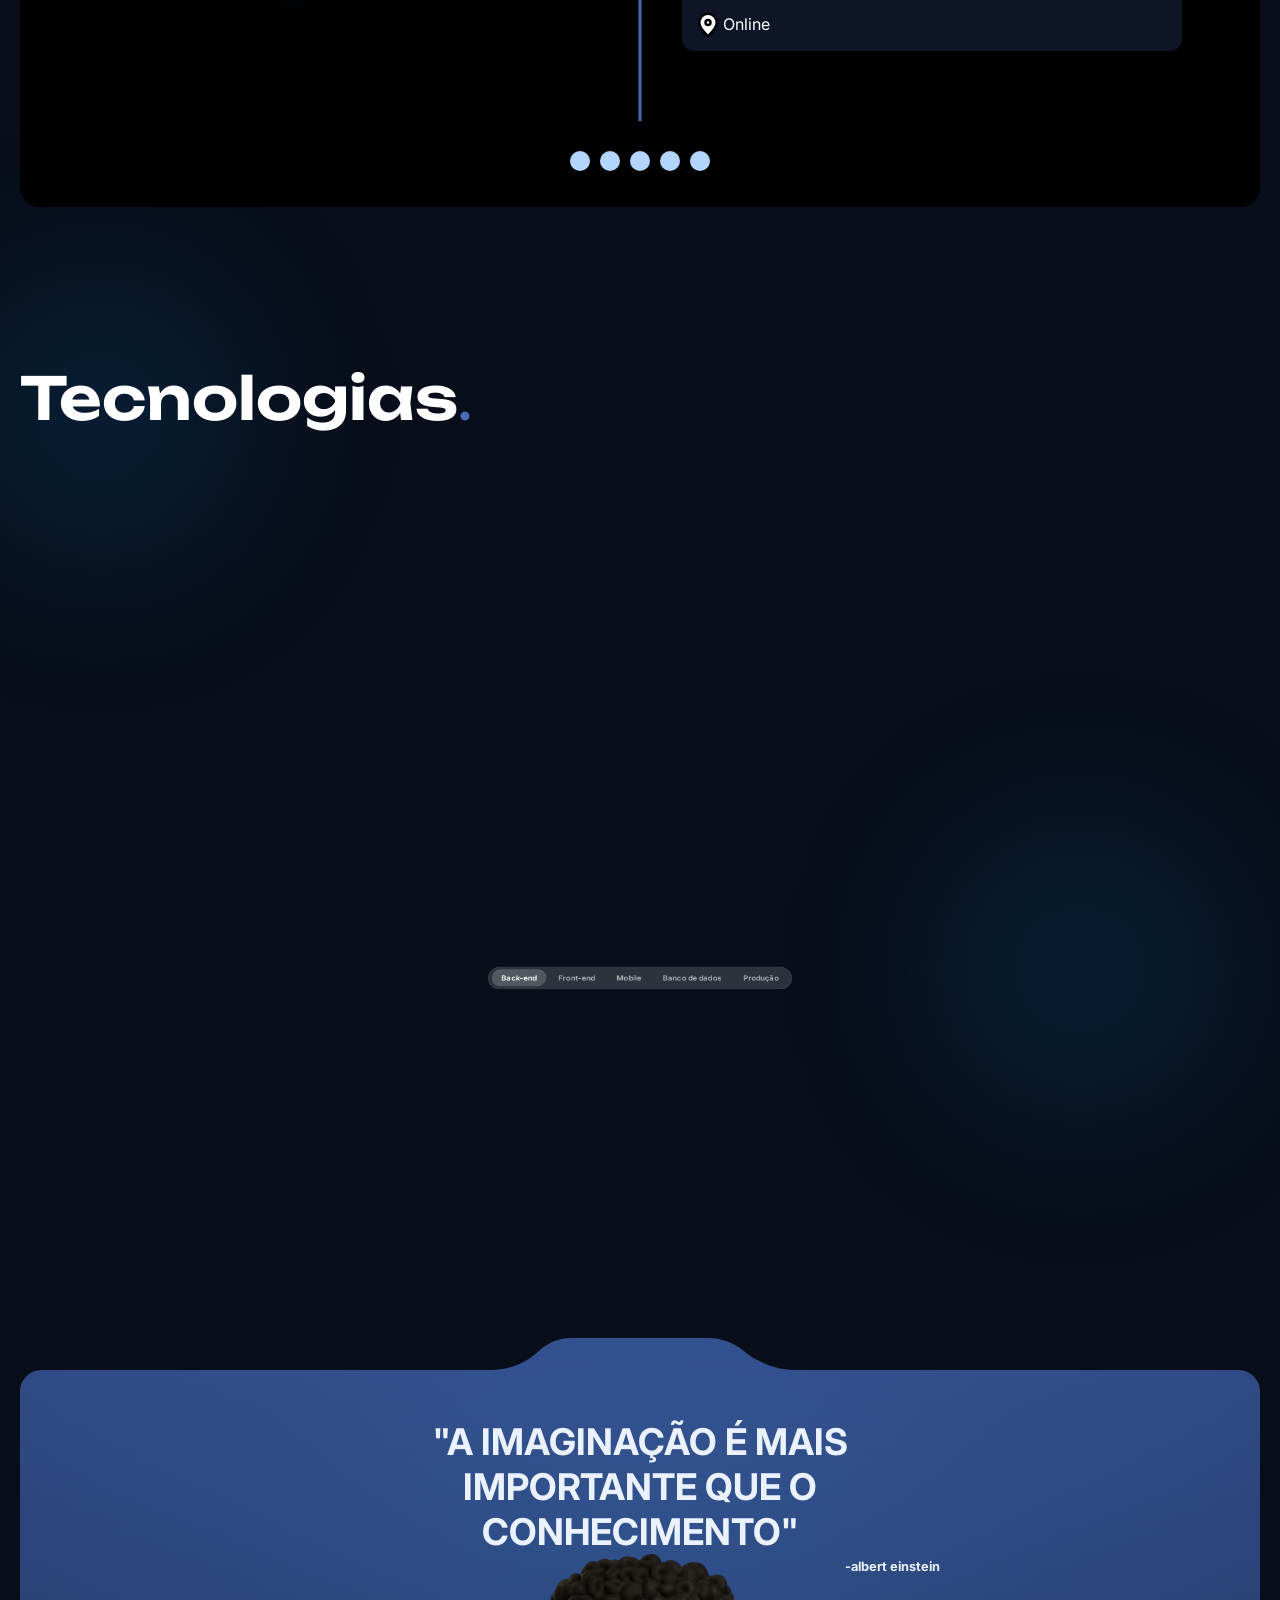
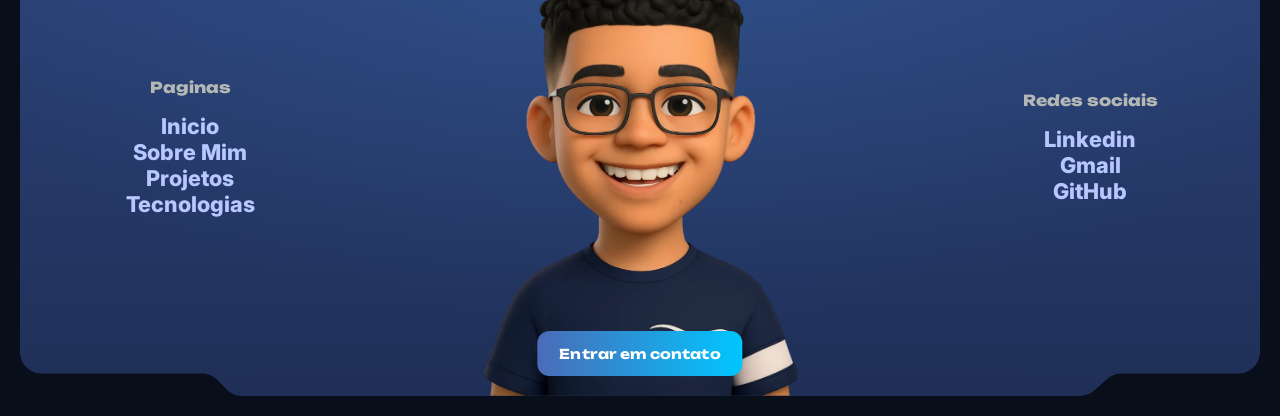
==== commit f5423a35: "adicionando projetos" ====
--- a/index.html
+++ b/index.html
@@ -187,6 +187,29 @@
         <div class="carrossel-palco">
           <ul class="carrossel-trilho">
             <li class="carrossel-item ativo-carrossel">
+              <a href="projetos/agendapy.html" class="carrossel-capa">
+                <img src="imagens/projetos/agendapyCapa.png" alt="Agenda do dia no sistema AgendaPY" loading="lazy" />
+                <span class="sr-only">Ver detalhes de AgendaPY</span>
+              </a>
+
+              <div class="carrossel-legenda">
+                <h3 class="carrossel-titulo">Sistema de agendamento e gest&atilde;o para um est&uacute;dio de beleza</h3>
+                <p class="carrossel-cliente">
+                  AgendaPY
+                  <a href="https://github.com/GuAzevedoDev/AgendaPY" target="_blank" rel="noopener" class="carrossel-link">GitHub</a>
+                  <a href="https://studiomaliazevedo.com.br" target="_blank" rel="noopener" class="carrossel-link">Site</a>
+                </p>
+
+                <ul class="carrossel-tags">
+                  <li class="tag">Python</li>
+                  <li class="tag">Flask</li>
+                  <li class="tag">PostgreSQL</li>
+                  <li class="tag">Docker</li>
+                </ul>
+              </div>
+            </li>
+
+            <li class="carrossel-item">
               <a href="projetos/bikcraft.html" class="carrossel-capa">
                 <img src="imagens/projetos/bikcraft.png" alt="Tela inicial do projeto Bikcraft" loading="lazy" />
                 <span class="sr-only">Ver detalhes de Bikcraft</span>
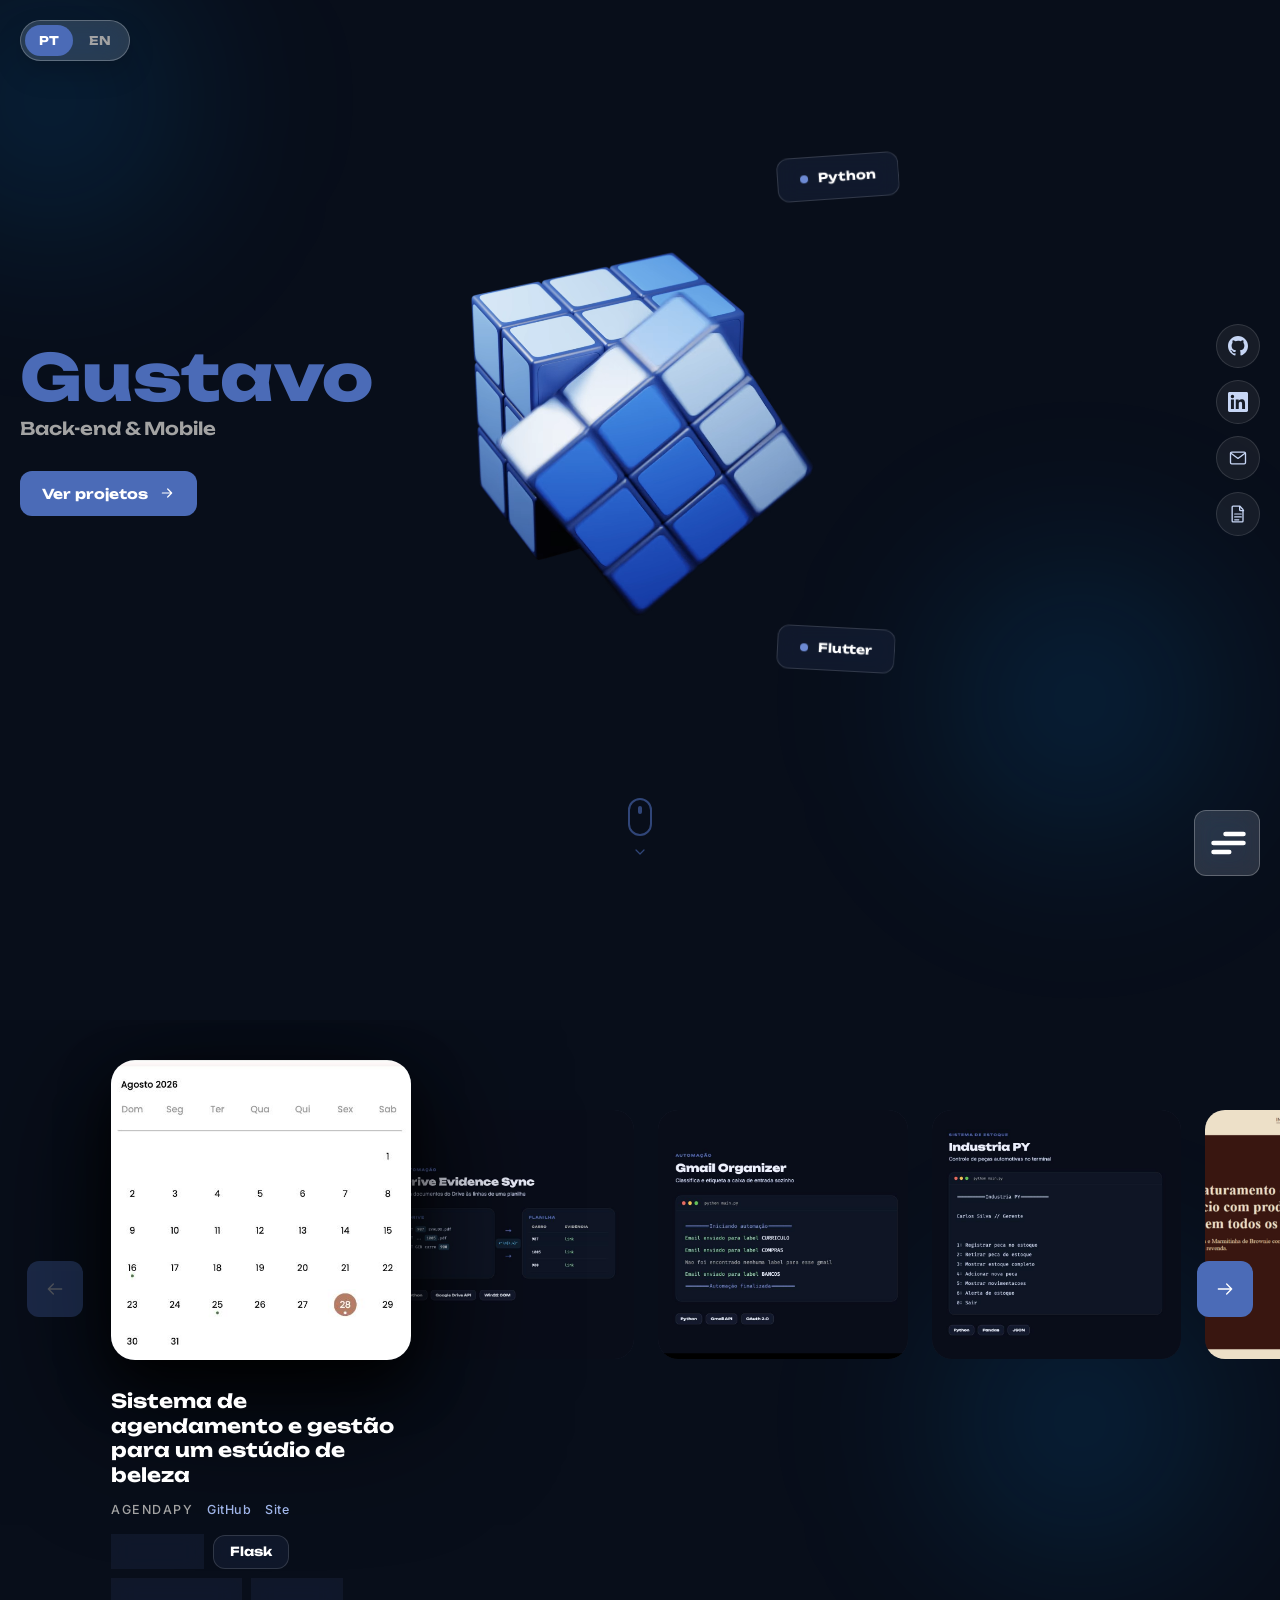
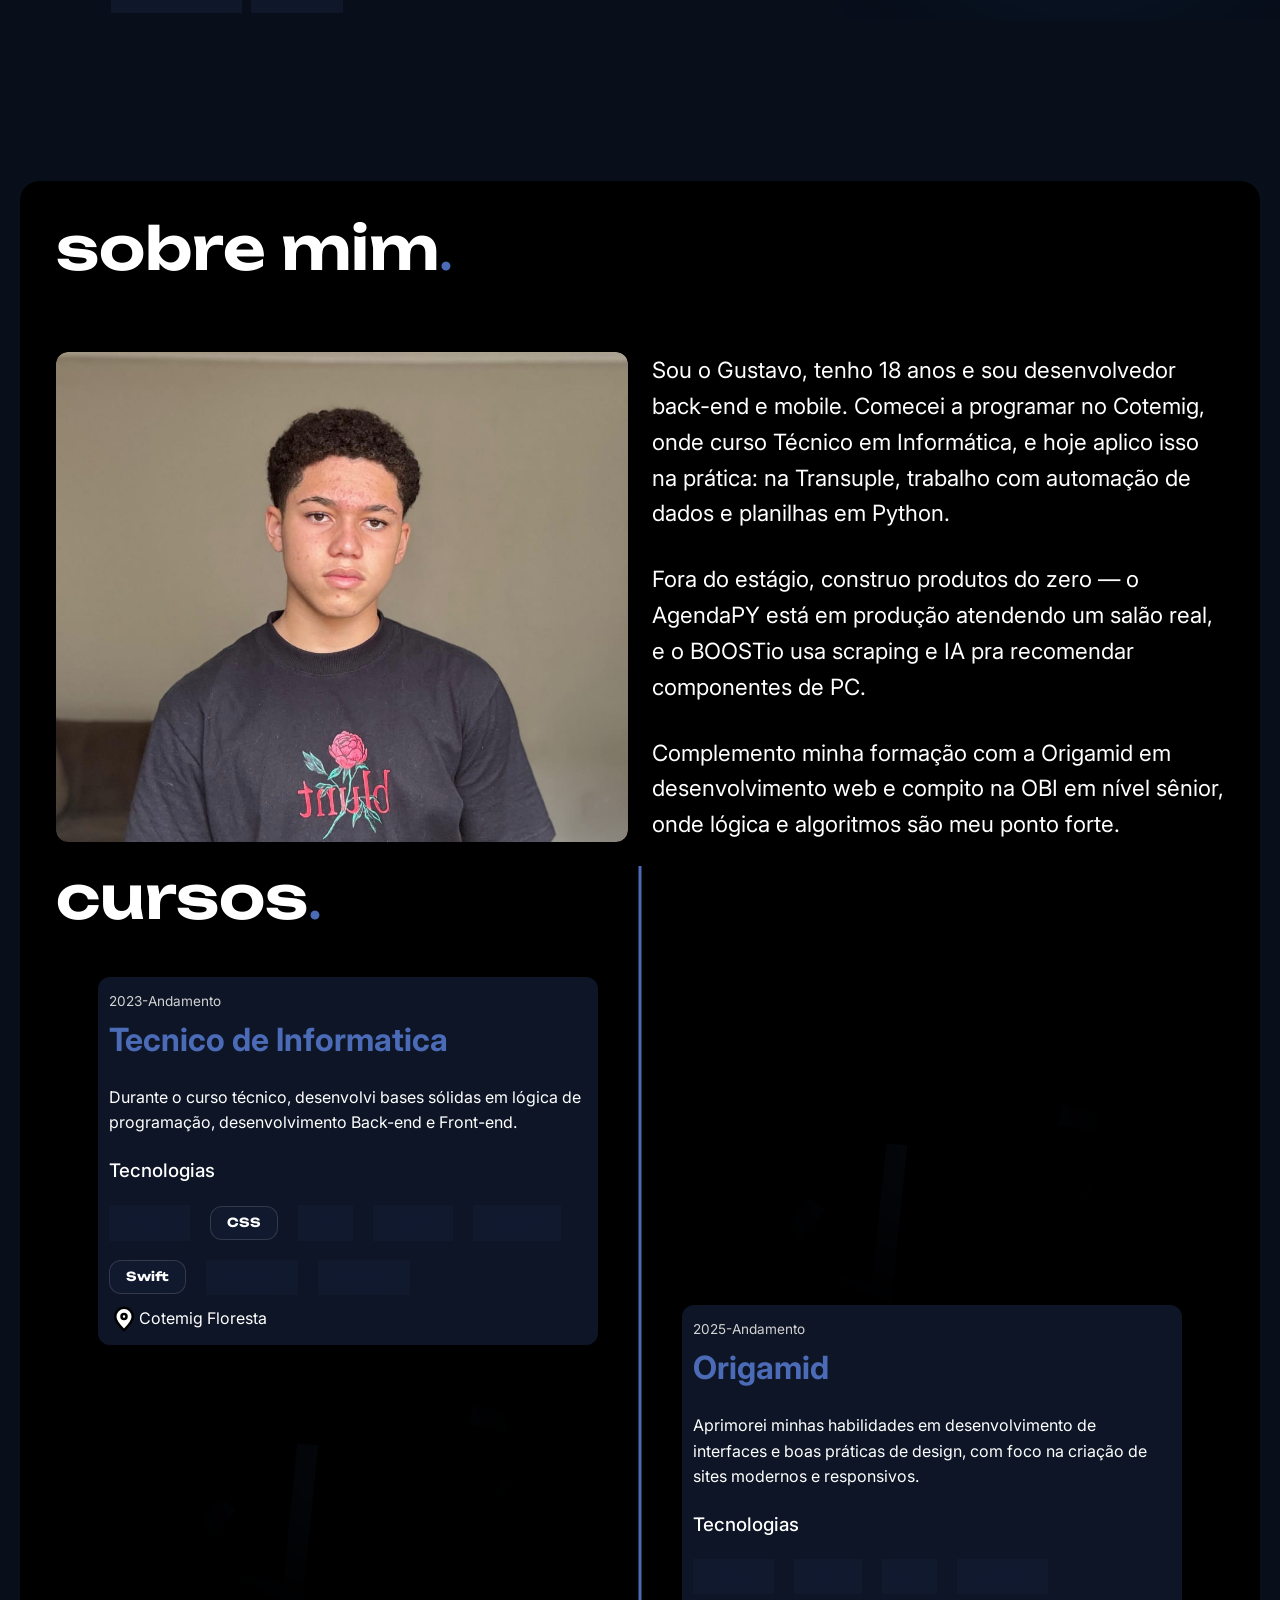
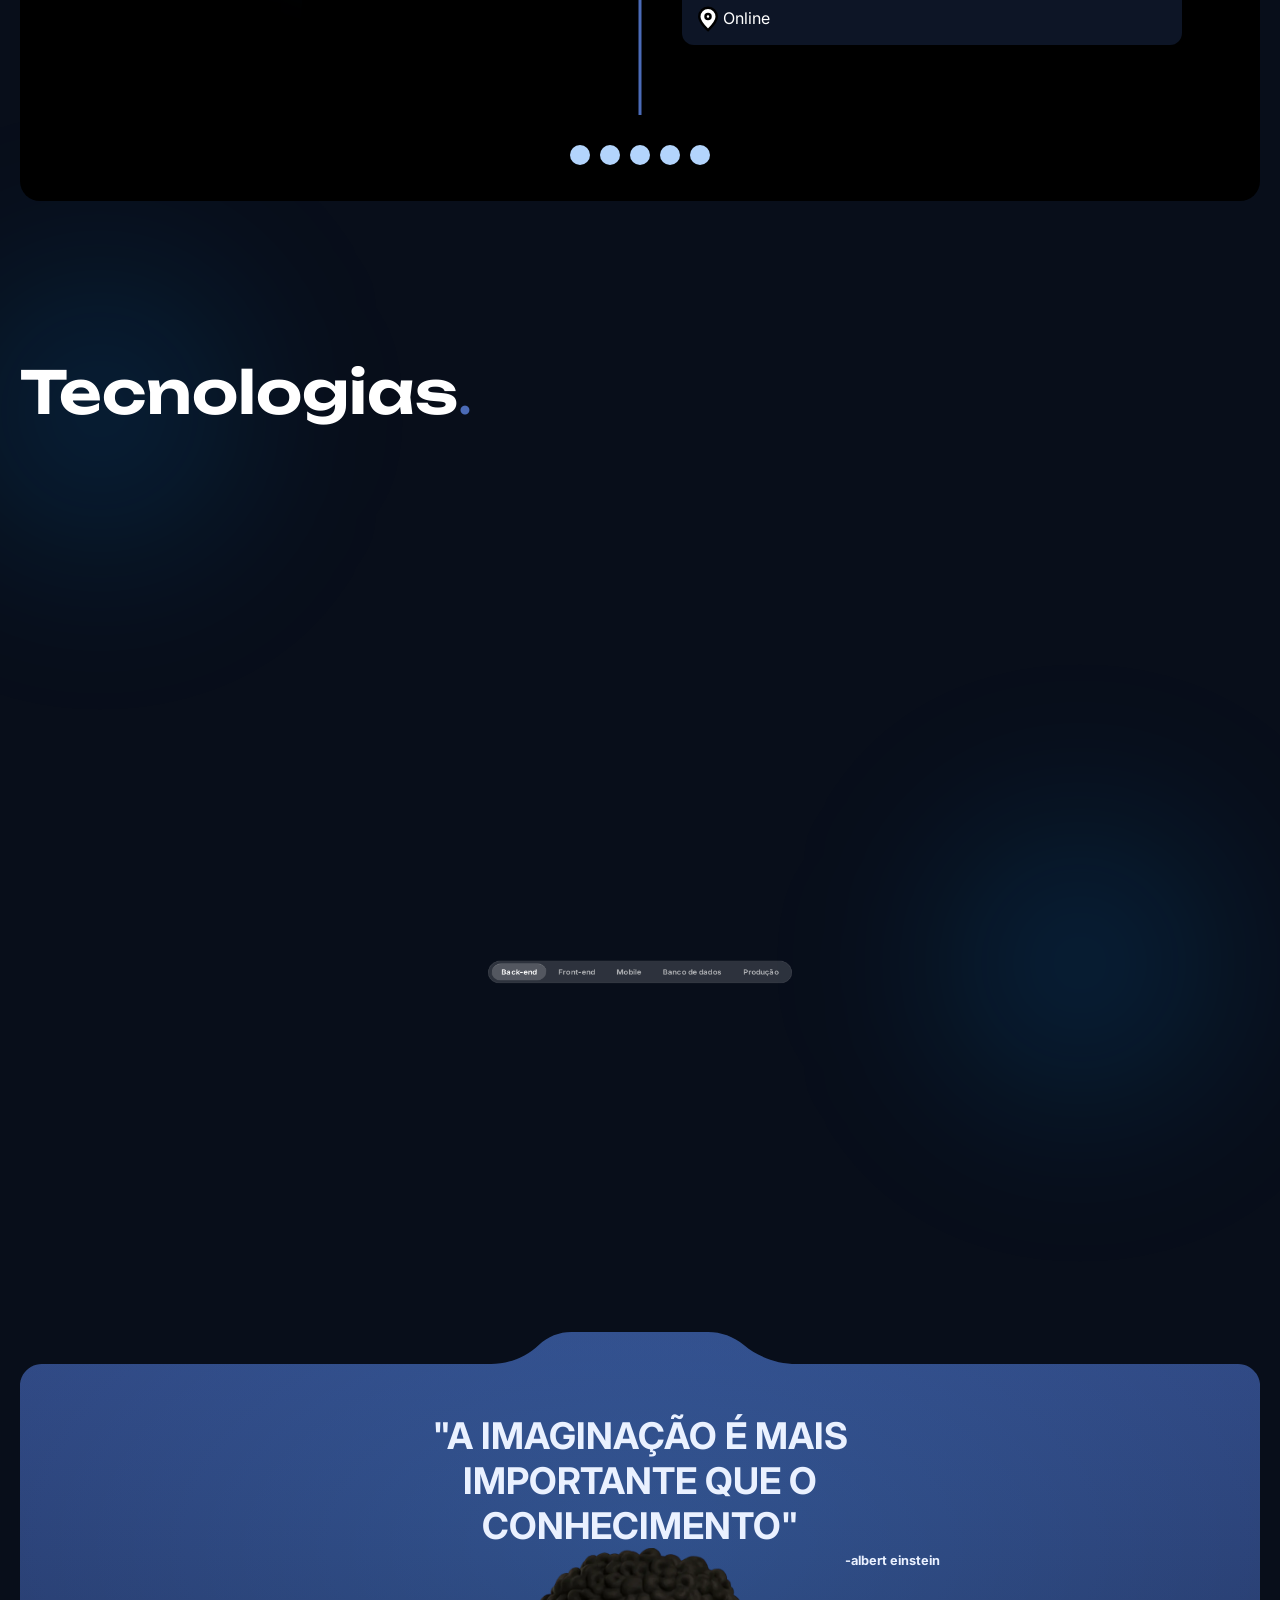
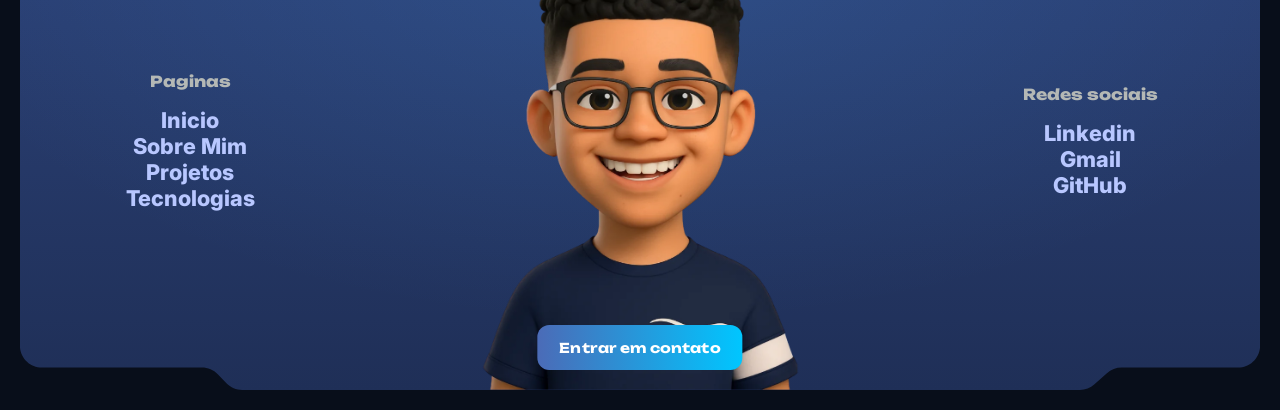
==== commit 0dc2c0ba: "portifolio finalizado" ====
--- a/index.html
+++ b/index.html
@@ -5,8 +5,8 @@
   <!-- Básico -->
   <meta charset="UTF-8">
   <meta name="viewport" content="width=device-width, initial-scale=1.0">
-  <title>Gustavo Azevedo | Desenvolvedor Back-end e Mobile</title>
-  <meta name="description" content="Portfólio de Gustavo Azevedo, desenvolvedor back-end e mobile focado em interfaces modernas, performance e experiências interativas.">
+  <title data-i18n="doc.titulo">Gustavo Azevedo | Desenvolvedor Back-end e Mobile</title>
+  <meta name="description" data-i18n-conteudo="doc.descricao" content="Portfólio de Gustavo Azevedo, desenvolvedor back-end e mobile focado em interfaces modernas, performance e experiências interativas.">
 
   <!-- SEO extra -->
   <meta name="author" content="Gustavo Azevedo">
@@ -41,10 +41,10 @@
 </head>
 
 <body>
-  <div class="idioma-switch" role="group" aria-label="Selecionar idioma">
+  <div class="idioma-switch" role="group" aria-label="Selecionar idioma" data-i18n-aria="aria.idioma">
     <span class="idioma-indicador" aria-hidden="true"></span>
-    <button type="button" class="idioma-opcao ativo">PT</button>
-    <button type="button" class="idioma-opcao">EN</button>
+    <button type="button" class="idioma-opcao ativo" data-idioma="pt" aria-pressed="true">PT</button>
+    <button type="button" class="idioma-opcao" data-idioma="en" aria-pressed="false">EN</button>
   </div>
 
   <header class="header-bg">
@@ -57,10 +57,10 @@
         </svg>
       </label>
 
-      <nav aria-label="Navegacao-principal">
+      <nav aria-label="Navegacao-principal" data-i18n-aria="aria.nav">
         <ul>
           <li>
-            <a href="#main">
+            <a href="#main" data-i18n="nav.inicio">
               Inicio
               <svg viewBox="0 0 24 24" fill="none" aria-hidden="true">
                 <path d="M5 12h14M13 6l6 6-6 6" stroke="currentColor" stroke-width="1.8" stroke-linecap="round" stroke-linejoin="round" />
@@ -68,7 +68,7 @@
             </a>
           </li>
           <li>
-            <a href="#sobreMim">
+            <a href="#sobreMim" data-i18n="nav.sobre">
               Sobre mim
               <svg viewBox="0 0 24 24" fill="none" aria-hidden="true">
                 <path d="M5 12h14M13 6l6 6-6 6" stroke="currentColor" stroke-width="1.8" stroke-linecap="round" stroke-linejoin="round" />
@@ -76,7 +76,7 @@
             </a>
           </li>
           <li>
-            <a href="#projetos">
+            <a href="#projetos" data-i18n="nav.projetos">
               Projetos
               <svg viewBox="0 0 24 24" fill="none" aria-hidden="true">
                 <path d="M5 12h14M13 6l6 6-6 6" stroke="currentColor" stroke-width="1.8" stroke-linecap="round" stroke-linejoin="round" />
@@ -84,7 +84,7 @@
             </a>
           </li>
           <li>
-            <a href="#tecnologias">
+            <a href="#tecnologias" data-i18n="nav.tecnologias">
               Tecnologias
               <svg viewBox="0 0 24 24" fill="none" aria-hidden="true">
                 <path d="M5 12h14M13 6l6 6-6 6" stroke="currentColor" stroke-width="1.8" stroke-linecap="round" stroke-linejoin="round" />
@@ -92,7 +92,7 @@
             </a>
           </li>
           <li>
-            <a href="#contato">
+            <a href="#contato" data-i18n="nav.contato">
               Contato
               <svg viewBox="0 0 24 24" fill="none" aria-hidden="true">
                 <path d="M5 12h14M13 6l6 6-6 6" stroke="currentColor" stroke-width="1.8" stroke-linecap="round" stroke-linejoin="round" />
@@ -129,7 +129,7 @@
         </a>
       </li>
       <li>
-        <a href="https://docs.google.com/document/d/1_A87k8-lewarmQRAxq1hybaR0dCT-CZQKW2A2z6M_L0/edit?usp=sharing" target="_blank" rel="noopener noreferrer" download aria-label="Currículo">
+        <a href="https://docs.google.com/document/d/1_A87k8-lewarmQRAxq1hybaR0dCT-CZQKW2A2z6M_L0/edit?usp=sharing" target="_blank" rel="noopener noreferrer" download aria-label="Currículo" data-i18n-aria="aria.curriculo">
           <svg viewBox="0 0 24 24" fill="none" aria-hidden="true">
             <path d="M6 2.5h8l4 4v14a1 1 0 0 1-1 1H6a1 1 0 0 1-1-1v-17a1 1 0 0 1 1-1Z" stroke="currentColor" stroke-width="1.6" stroke-linejoin="round" />
             <path d="M14 2.5V7a1 1 0 0 0 1 1h4.3" stroke="currentColor" stroke-width="1.6" stroke-linejoin="round" />
@@ -143,11 +143,11 @@
       <div class="main-esquerda">
         <div class="main-introducao">
           <h1 class="titulo">Gustavo</h1>
-          <h2 class="subtitulo">Back-end & Mobile</h2>
+          <h2 class="subtitulo" data-i18n="hero.cargo">Back-end & Mobile</h2>
         </div>
 
         <div class="main-sobre">
-          <a href="#projetos" class="botao">
+          <a href="#projetos" class="botao" data-i18n="hero.botao">
             Ver projetos
             <svg viewBox="0 0 24 24" fill="none" aria-hidden="true">
               <path d="M5 12h14M13 6l6 6-6 6" stroke="currentColor" stroke-width="1.8" stroke-linecap="round" stroke-linejoin="round" />
@@ -171,7 +171,7 @@
       </ul>
     </div>
 
-    <a href="#sobreMim" class="scroll-indicador" aria-label="Rolar para a próxima seção">
+    <a href="#sobreMim" class="scroll-indicador" aria-label="Rolar para a próxima seção" data-i18n-aria="aria.rolar">
       <span class="scroll-indicador-mouse">
         <span class="scroll-indicador-roda"></span>
       </span>
@@ -188,12 +188,12 @@
           <ul class="carrossel-trilho">
             <li class="carrossel-item ativo-carrossel">
               <a href="projetos/agendapy.html" class="carrossel-capa">
-                <img src="imagens/projetos/agendapyCapa.png" alt="Agenda do dia no sistema AgendaPY" loading="lazy" />
-                <span class="sr-only">Ver detalhes de AgendaPY</span>
+                <img src="imagens/projetos/agendapyCapa.png" alt="Agenda do dia no sistema AgendaPY" data-i18n-alt="proj.agendapy.alt" loading="lazy" />
+                <span class="sr-only" data-i18n="proj.agendapy.ver">Ver detalhes de AgendaPY</span>
               </a>
 
               <div class="carrossel-legenda">
-                <h3 class="carrossel-titulo">Sistema de agendamento e gest&atilde;o para um est&uacute;dio de beleza</h3>
+                <h3 class="carrossel-titulo" data-i18n="proj.agendapy.titulo">Sistema de agendamento e gest&atilde;o para um est&uacute;dio de beleza</h3>
                 <p class="carrossel-cliente">
                   AgendaPY
                   <a href="https://github.com/GuAzevedoDev/AgendaPY" target="_blank" rel="noopener" class="carrossel-link">GitHub</a>
@@ -210,36 +210,76 @@
             </li>
 
             <li class="carrossel-item">
-              <a href="projetos/bikcraft.html" class="carrossel-capa">
-                <img src="imagens/projetos/bikcraft.png" alt="Tela inicial do projeto Bikcraft" loading="lazy" />
-                <span class="sr-only">Ver detalhes de Bikcraft</span>
+              <a href="projetos/drive-evidence-sync.html" class="carrossel-capa">
+                <img src="imagens/projetos/driveSyncCapa.png" alt="Diagrama do Drive Evidence Sync" data-i18n-alt="proj.drive.alt" loading="lazy" />
+                <span class="sr-only" data-i18n="proj.drive.ver">Ver detalhes de Drive Evidence Sync</span>
               </a>
 
               <div class="carrossel-legenda">
-                <h3 class="carrossel-titulo">Site institucional para uma linha de bicicletas el&eacute;tricas premium</h3>
+                <h3 class="carrossel-titulo" data-i18n="proj.drive.titulo">Automa&ccedil;&atilde;o que casa documentos do Drive com as linhas de uma planilha</h3>
                 <p class="carrossel-cliente">
-                  Bikcraft
-                  <a href="https://github.com/GuAzevedoDev/bikcraft" target="_blank" rel="noopener" class="carrossel-link">GitHub</a>
-                  <a href="https://guazevedodev.github.io/bikcraft/" target="_blank" rel="noopener" class="carrossel-link">Site</a>
+                  Drive Evidence Sync
+                  <a href="https://github.com/GuAzevedoDev/DriveEvidenceSync" target="_blank" rel="noopener" class="carrossel-link">GitHub</a>
                 </p>
 
                 <ul class="carrossel-tags">
-                  <li class="tag">HTML</li>
-                  <li class="tag">CSS</li>
-                  <li class="tag">JavaScript</li>
-                  <li class="tag">Responsivo</li>
+                  <li class="tag">Python</li>
+                  <li class="tag">Google Drive API</li>
+                  <li class="tag">Win32 COM</li>
                 </ul>
               </div>
             </li>
 
             <li class="carrossel-item">
+              <a href="projetos/gmail-organizer.html" class="carrossel-capa">
+                <img src="imagens/projetos/gmailorganizerCapa.png" alt="Sa&iacute;da do Gmail Organizer no terminal" data-i18n-alt="proj.gmail.alt" loading="lazy" />
+                <span class="sr-only" data-i18n="proj.gmail.ver">Ver detalhes de Gmail Organizer</span>
+              </a>
+
+              <div class="carrossel-legenda">
+                <h3 class="carrossel-titulo" data-i18n="proj.gmail.titulo">Automa&ccedil;&atilde;o que classifica e etiqueta a caixa de entrada sozinha</h3>
+                <p class="carrossel-cliente">
+                  Gmail Organizer
+                  <a href="https://github.com/GuAzevedoDev/GmailOrganizer" target="_blank" rel="noopener" class="carrossel-link">GitHub</a>
+                </p>
+
+                <ul class="carrossel-tags">
+                  <li class="tag">Python</li>
+                  <li class="tag">Gmail API</li>
+                  <li class="tag">OAuth 2.0</li>
+                </ul>
+              </div>
+            </li>
+
+            <li class="carrossel-item">
+              <a href="projetos/industria-py.html" class="carrossel-capa">
+                <img src="imagens/projetos/industriaPyCapa.png" alt="Menu do sistema Industria PY no terminal" data-i18n-alt="proj.industria.alt" loading="lazy" />
+                <span class="sr-only" data-i18n="proj.industria.ver">Ver detalhes de Industria PY</span>
+              </a>
+
+              <div class="carrossel-legenda">
+                <h3 class="carrossel-titulo" data-i18n="proj.industria.titulo">Controle de estoque de pe&ccedil;as automotivas com permiss&atilde;o por cargo</h3>
+                <p class="carrossel-cliente">
+                  Industria PY
+                  <a href="https://github.com/GuAzevedoDev/industriasPY" target="_blank" rel="noopener" class="carrossel-link">GitHub</a>
+                </p>
+
+                <ul class="carrossel-tags">
+                  <li class="tag">Python</li>
+                  <li class="tag">Pandas</li>
+                  <li class="tag">JSON</li>
+                </ul>
+              </div>
+            </li>
+
+            <li class="carrossel-item">
               <a href="projetos/cia-das-tortas.html" class="carrossel-capa">
-                <img src="imagens/projetos/ciaDasTortasHeader.png" alt="Tela inicial do projeto Cia Das Tortas" loading="lazy" />
-                <span class="sr-only">Ver detalhes de Cia Das Tortas</span>
+                <img src="imagens/projetos/ciaDasTortasHeader.png" alt="Tela inicial do projeto Cia Das Tortas" data-i18n-alt="proj.tortas.alt" loading="lazy" />
+                <span class="sr-only" data-i18n="proj.tortas.ver">Ver detalhes de Cia Das Tortas</span>
               </a>
 
               <div class="carrossel-legenda">
-                <h3 class="carrossel-titulo">Vitrine digital para uma confeitaria de doces artesanais</h3>
+                <h3 class="carrossel-titulo" data-i18n="proj.tortas.titulo">Vitrine digital para uma confeitaria de doces artesanais</h3>
                 <p class="carrossel-cliente">
                   Cia Das Tortas
                   <a href="https://github.com/GuAzevedoDev/CiaDasTortas" target="_blank" rel="noopener" class="carrossel-link">GitHub</a>
@@ -250,20 +290,20 @@
                   <li class="tag">HTML</li>
                   <li class="tag">CSS</li>
                   <li class="tag">JavaScript</li>
-                  <li class="tag">Responsivo</li>
+                  <li class="tag" data-i18n="tag.responsivo">Responsivo</li>
                 </ul>
               </div>
             </li>
           </ul>
         </div>
 
-        <button type="button" class="carrossel-seta carrossel-seta-anterior" aria-label="Projeto anterior">
+        <button type="button" class="carrossel-seta carrossel-seta-anterior" aria-label="Projeto anterior" data-i18n-aria="aria.projetoAnterior">
           <svg viewBox="0 0 24 24" fill="none" aria-hidden="true" focusable="false">
             <path d="M20 12H4m0 0 6-6m-6 6 6 6" stroke="currentColor" stroke-width="1.6" stroke-linecap="round" stroke-linejoin="round" />
           </svg>
         </button>
 
-        <button type="button" class="carrossel-seta carrossel-seta-proxima" aria-label="Pr&oacute;ximo projeto">
+        <button type="button" class="carrossel-seta carrossel-seta-proxima" aria-label="Pr&oacute;ximo projeto" data-i18n-aria="aria.projetoProximo">
           <svg viewBox="0 0 24 24" fill="none" aria-hidden="true" focusable="false">
             <path d="M4 12h16m0 0-6-6m6 6-6 6" stroke="currentColor" stroke-width="1.6" stroke-linecap="round" stroke-linejoin="round" />
           </svg>
@@ -275,27 +315,27 @@
   <article class="about-bg container" id="sobreMim">
     <div class="about-content  card">
       <div class="content">
-        <h1 class="title cor-1 ">sobre mim<span class="cor-p1">.</span></h1>
+        <h1 class="title cor-1 " data-i18n="sobre.titulo">sobre mim<span class="cor-p1">.</span></h1>
         <div class="about-esquerda">
-          <img src="imagens/about/MePhoto.jpeg" alt="">
+          <img src="imagens/about/MePhoto.jpeg" alt="" data-i18n-alt="sobre.foto">
         </div>
         <div class="about-direita">
-          <p>Sou o Gustavo, tenho 18 anos e sou desenvolvedor back-end e mobile. Comecei a programar no Cotemig, onde curso Técnico em Informática, e hoje aplico isso na prática: na Transuple, trabalho com automação de dados e planilhas em Python.</p>
-
-          <p>Fora do estágio, construo produtos do zero — o AgendaPY está em produção atendendo um salão real, e o BOOSTio usa scraping e IA pra recomendar componentes de PC.</p>
-
-          <p> Complemento minha formação com a Origamid em desenvolvimento web e compito na OBI em nível sênior, onde lógica e algoritmos são meu ponto forte.</p>
+          <p data-i18n="sobre.p1">Sou o Gustavo, tenho 18 anos e sou desenvolvedor back-end e mobile. Comecei a programar no Cotemig, onde curso Técnico em Informática, e hoje aplico isso na prática: na Transuple, trabalho com automação de dados e planilhas em Python.</p>
+
+          <p data-i18n="sobre.p2">Fora do estágio, construo produtos do zero — o AgendaPY está em produção atendendo um salão real, e o BOOSTio usa scraping e IA pra recomendar componentes de PC.</p>
+
+          <p data-i18n="sobre.p3"> Complemento minha formação com a Origamid em desenvolvimento web e compito na OBI em nível sênior, onde lógica e algoritmos são meu ponto forte.</p>
         </div>
         <div class="experiencia-about" id="cursos">
-          <h1 class="title cor-1 ">cursos<span class="cor-p1">.</span></h1>
+          <h1 class="title cor-1 " data-i18n="cursos.titulo">cursos<span class="cor-p1">.</span></h1>
           <div class="cursos-content">
             <div class="esquerda-cursos">
               <div class="curso-card cor-1">
-                <span>2023-Andamento</span>
-                <h2>Tecnico de Informatica</h2>
-                <p>Durante o curso técnico, desenvolvi bases sólidas em lógica de programação, desenvolvimento Back-end e Front-end.
+                <span data-i18n="curso1.periodo">2023-Andamento</span>
+                <h2 data-i18n="curso1.nome">Tecnico de Informatica</h2>
+                <p data-i18n="curso1.texto">Durante o curso técnico, desenvolvi bases sólidas em lógica de programação, desenvolvimento Back-end e Front-end.
                 </p>
-                <h3>Tecnologias</h3>
+                <h3 data-i18n="curso.tecnologias">Tecnologias</h3>
                 <ul class="linguagens-lst cor-1">
                   <li class="linguagem-item tag">HTML</li>
                   <li class="linguagem-item tag">CSS</li>
@@ -324,11 +364,11 @@
             </span>
             <div class="direita-cursos">
               <div class="curso-card cor-1">
-                <span>2025-Andamento</span>
+                <span data-i18n="curso2.periodo">2025-Andamento</span>
                 <h2>Origamid</h2>
-                <p>Aprimorei minhas habilidades em desenvolvimento de interfaces e boas práticas de design, com foco na criação de sites modernos e responsivos.
+                <p data-i18n="curso2.texto">Aprimorei minhas habilidades em desenvolvimento de interfaces e boas práticas de design, com foco na criação de sites modernos e responsivos.
                 </p>
-                <h3>Tecnologias</h3>
+                <h3 data-i18n="curso.tecnologias">Tecnologias</h3>
                 <ul class="linguagens-lst cor-1">
                   <li class="linguagem-item tag">HTML</li>
                   <li class="linguagem-item tag">CSS</li>
@@ -362,7 +402,7 @@
 
 
   <article class="tecnologias-bg" id="tecnologias">
-    <h1 class="title cor-1 container">Tecnologias<span class="cor-p1">.</span></h1>
+    <h1 class="title cor-1 container" data-i18n="tec.titulo">Tecnologias<span class="cor-p1">.</span></h1>
     <div class="tecnologias-content container">
       <div class="cardTablet">
         <div class="phone">
@@ -629,29 +669,29 @@
             <div id="skill-screen">
               <div id="skill-icon"></div>
               <p id="skill-description"></p>
-              <button id="close-btn">Voltar</button>
-            </div>
-
-            <div class="home home2" role="tablist" aria-label="Categorias de tecnologia">
+              <button id="close-btn" data-i18n="tablet.voltar">Voltar</button>
+            </div>
+
+            <div class="home home2" role="tablist" aria-label="Categorias de tecnologia" data-i18n-aria="aria.categorias">
               <button class="dock-aba ativo" type="button" role="tab" aria-selected="true" data-cat="backend">
-                <span class="dock-aba-longo">Back-end</span>
-                <span class="dock-aba-curto">Back</span>
+                <span class="dock-aba-longo" data-i18n="dock.backend.longo">Back-end</span>
+                <span class="dock-aba-curto" data-i18n="dock.backend.curto">Back</span>
               </button>
               <button class="dock-aba" type="button" role="tab" aria-selected="false" data-cat="frontend">
-                <span class="dock-aba-longo">Front-end</span>
-                <span class="dock-aba-curto">Front</span>
+                <span class="dock-aba-longo" data-i18n="dock.frontend.longo">Front-end</span>
+                <span class="dock-aba-curto" data-i18n="dock.frontend.curto">Front</span>
               </button>
               <button class="dock-aba" type="button" role="tab" aria-selected="false" data-cat="mobile">
-                <span class="dock-aba-longo">Mobile</span>
-                <span class="dock-aba-curto">Mobile</span>
+                <span class="dock-aba-longo" data-i18n="dock.mobile.longo">Mobile</span>
+                <span class="dock-aba-curto" data-i18n="dock.mobile.curto">Mobile</span>
               </button>
               <button class="dock-aba" type="button" role="tab" aria-selected="false" data-cat="dados">
-                <span class="dock-aba-longo">Banco de dados</span>
-                <span class="dock-aba-curto">Dados</span>
+                <span class="dock-aba-longo" data-i18n="dock.dados.longo">Banco de dados</span>
+                <span class="dock-aba-curto" data-i18n="dock.dados.curto">Dados</span>
               </button>
               <button class="dock-aba" type="button" role="tab" aria-selected="false" data-cat="producao">
-                <span class="dock-aba-longo">Produção</span>
-                <span class="dock-aba-curto">Deploy</span>
+                <span class="dock-aba-longo" data-i18n="dock.producao.longo">Produção</span>
+                <span class="dock-aba-curto" data-i18n="dock.producao.curto">Deploy</span>
               </button>
             </div>
             <div class="navigation">
@@ -687,33 +727,33 @@
         <img src="./imagens/footer/pastaMobile.svg" class="fundo-footer" alt="">
       </picture>
       <div class="footer-esquerda title">
-        <h1 class="titulo footer-titulo">Paginas</h1>
+        <h1 class="titulo footer-titulo" data-i18n="footer.paginas">Paginas</h1>
         <nav>
           <ul class="footer-list cor-1">
-            <li class="footer-item"><a href="#main">Inicio</a></li>
-            <li class="footer-item"><a href="#sobreMim">Sobre Mim</a></li>
-            <li class="footer-item"><a href="#projetos">Projetos</a></li>
-            <li class="footer-item"><a href="#tecnologias">Tecnologias</a></li>
+            <li class="footer-item"><a href="#main" data-i18n="footer.inicio">Inicio</a></li>
+            <li class="footer-item"><a href="#sobreMim" data-i18n="footer.sobre">Sobre Mim</a></li>
+            <li class="footer-item"><a href="#projetos" data-i18n="footer.projetos">Projetos</a></li>
+            <li class="footer-item"><a href="#tecnologias" data-i18n="footer.tecnologias">Tecnologias</a></li>
           </ul>
         </nav>
       </div>
 
       <div class="footer-centro">
         <div class="cor-1">
-          <h1 class="title-footer">"A imaginação é mais importante que o conhecimento"</h1>
+          <h1 class="title-footer" data-i18n="footer.frase">"A imaginação é mais importante que o conhecimento"</h1>
           <picture>
             <source srcset="./imagens/main/meDesenhoMobile.webp" media="(max-width: 768px)" type="image/webp">
             <source srcset="./imagens/main/meDesenho.webp" type="image/webp">
             <source srcset="./imagens/main/meDesenhoMobile.png" media="(max-width: 768px)">
 
-            <img src="./imagens/main/meDesenho.png" alt="illustracao de Gustavo Azevedo" loading="lazy">
+            <img src="./imagens/main/meDesenho.png" alt="illustracao de Gustavo Azevedo" data-i18n-alt="footer.ilustracao" loading="lazy">
           </picture>
-          <a href="mailto:gustavoAzevedo.code@gmail.com" aria-label="link-gmail" class="btn-normal">Entrar em contato</a>
+          <a href="mailto:gustavoAzevedo.code@gmail.com" aria-label="link-gmail" class="btn-normal" data-i18n="footer.contato">Entrar em contato</a>
         </div>
       </div>
 
       <div class="footer-direita title">
-        <h1 class="titulo footer-titulo">Redes sociais</h1>
+        <h1 class="titulo footer-titulo" data-i18n="footer.redes">Redes sociais</h1>
         <nav>
           <ul class="footer-list cor-1">
             <li class="footer-item"><a href="https://www.linkedin.com/in/gustavo-azevedo-8b938736a/" aria-label="link-linkedin" target="_blank">Linkedin</a></li>
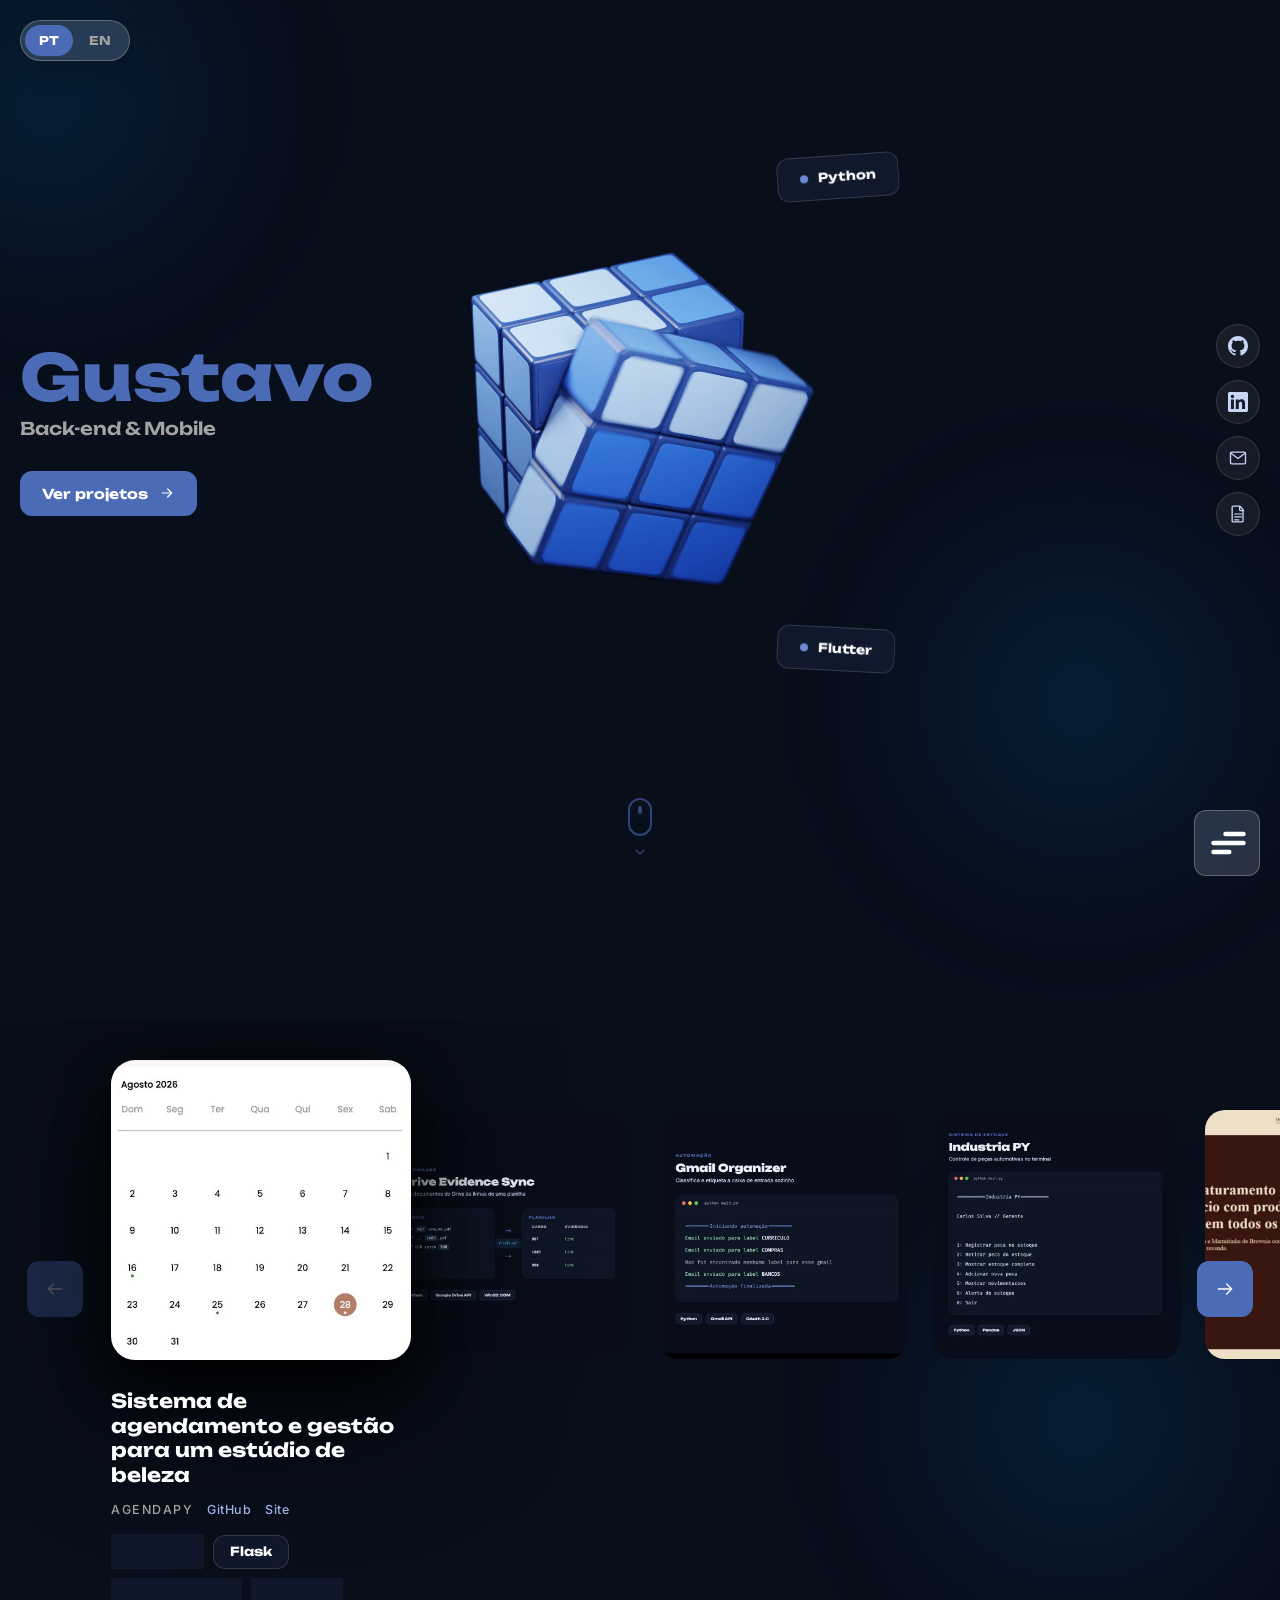
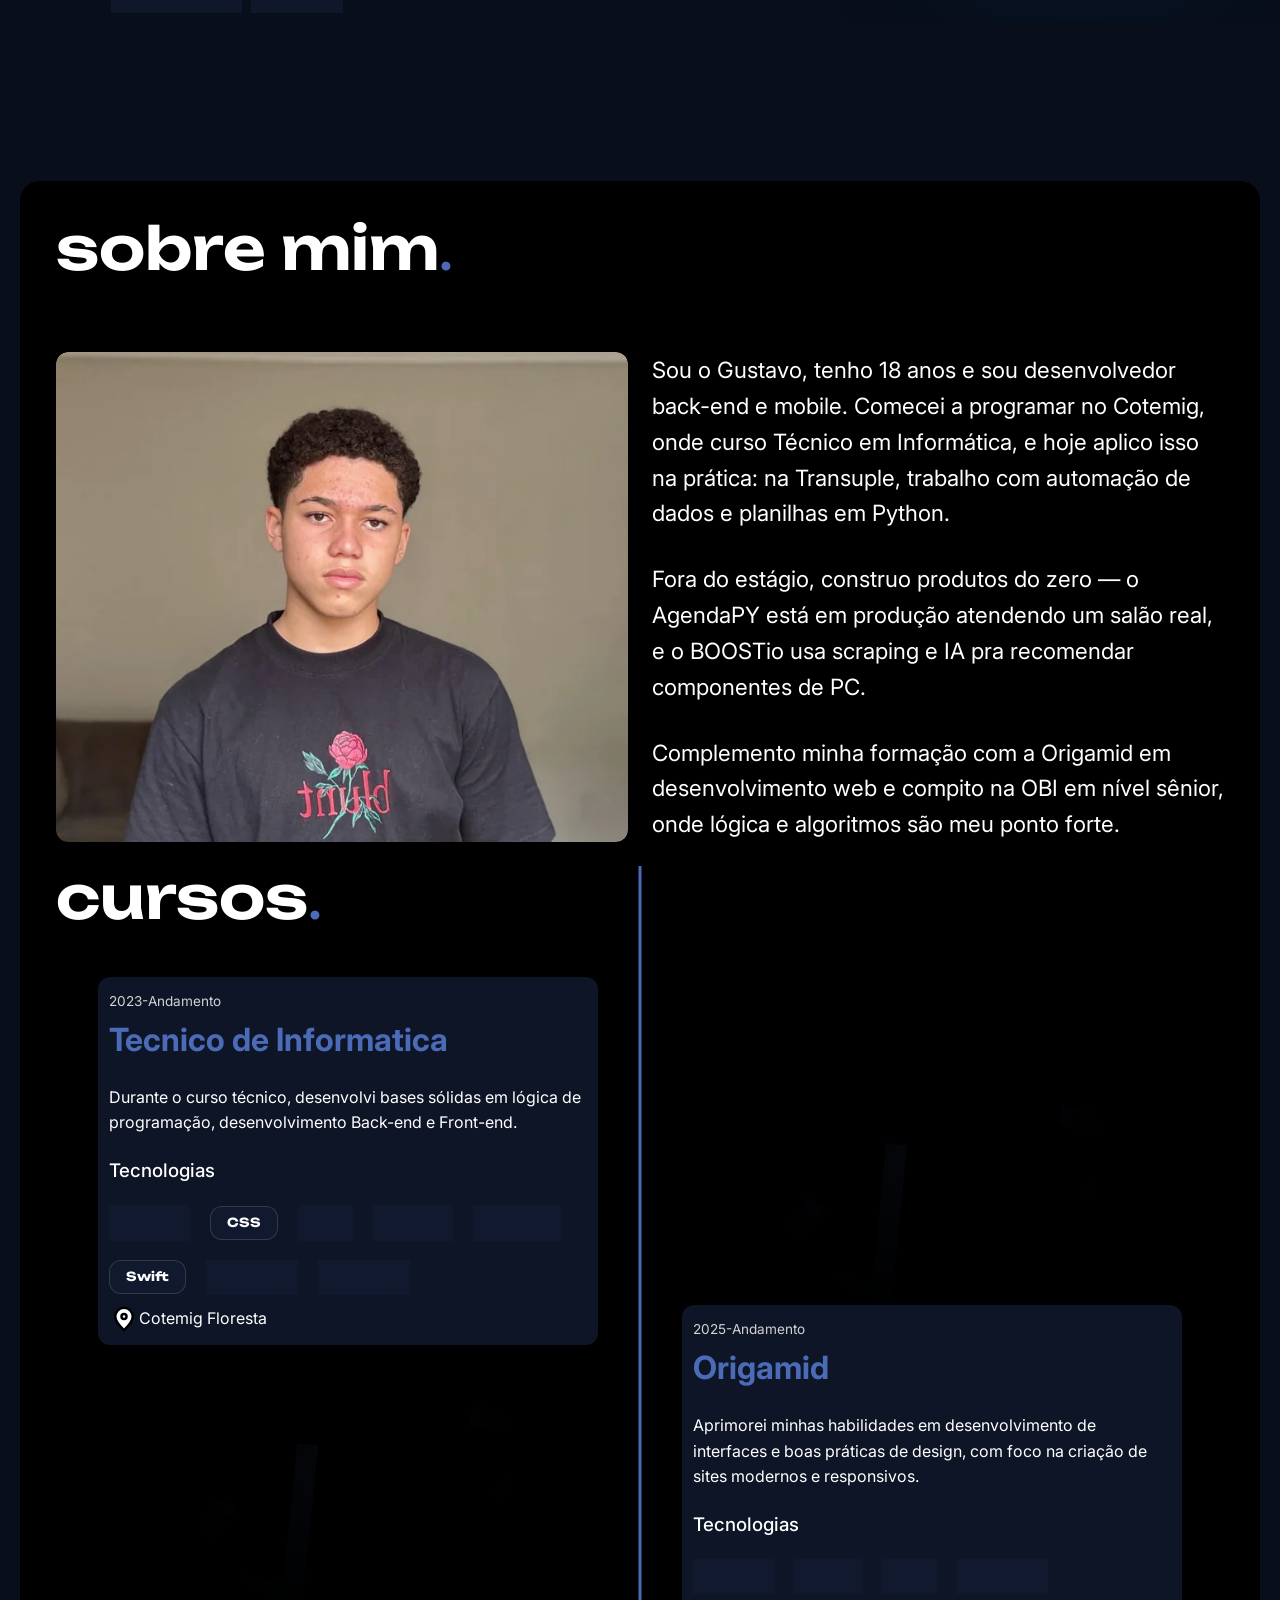
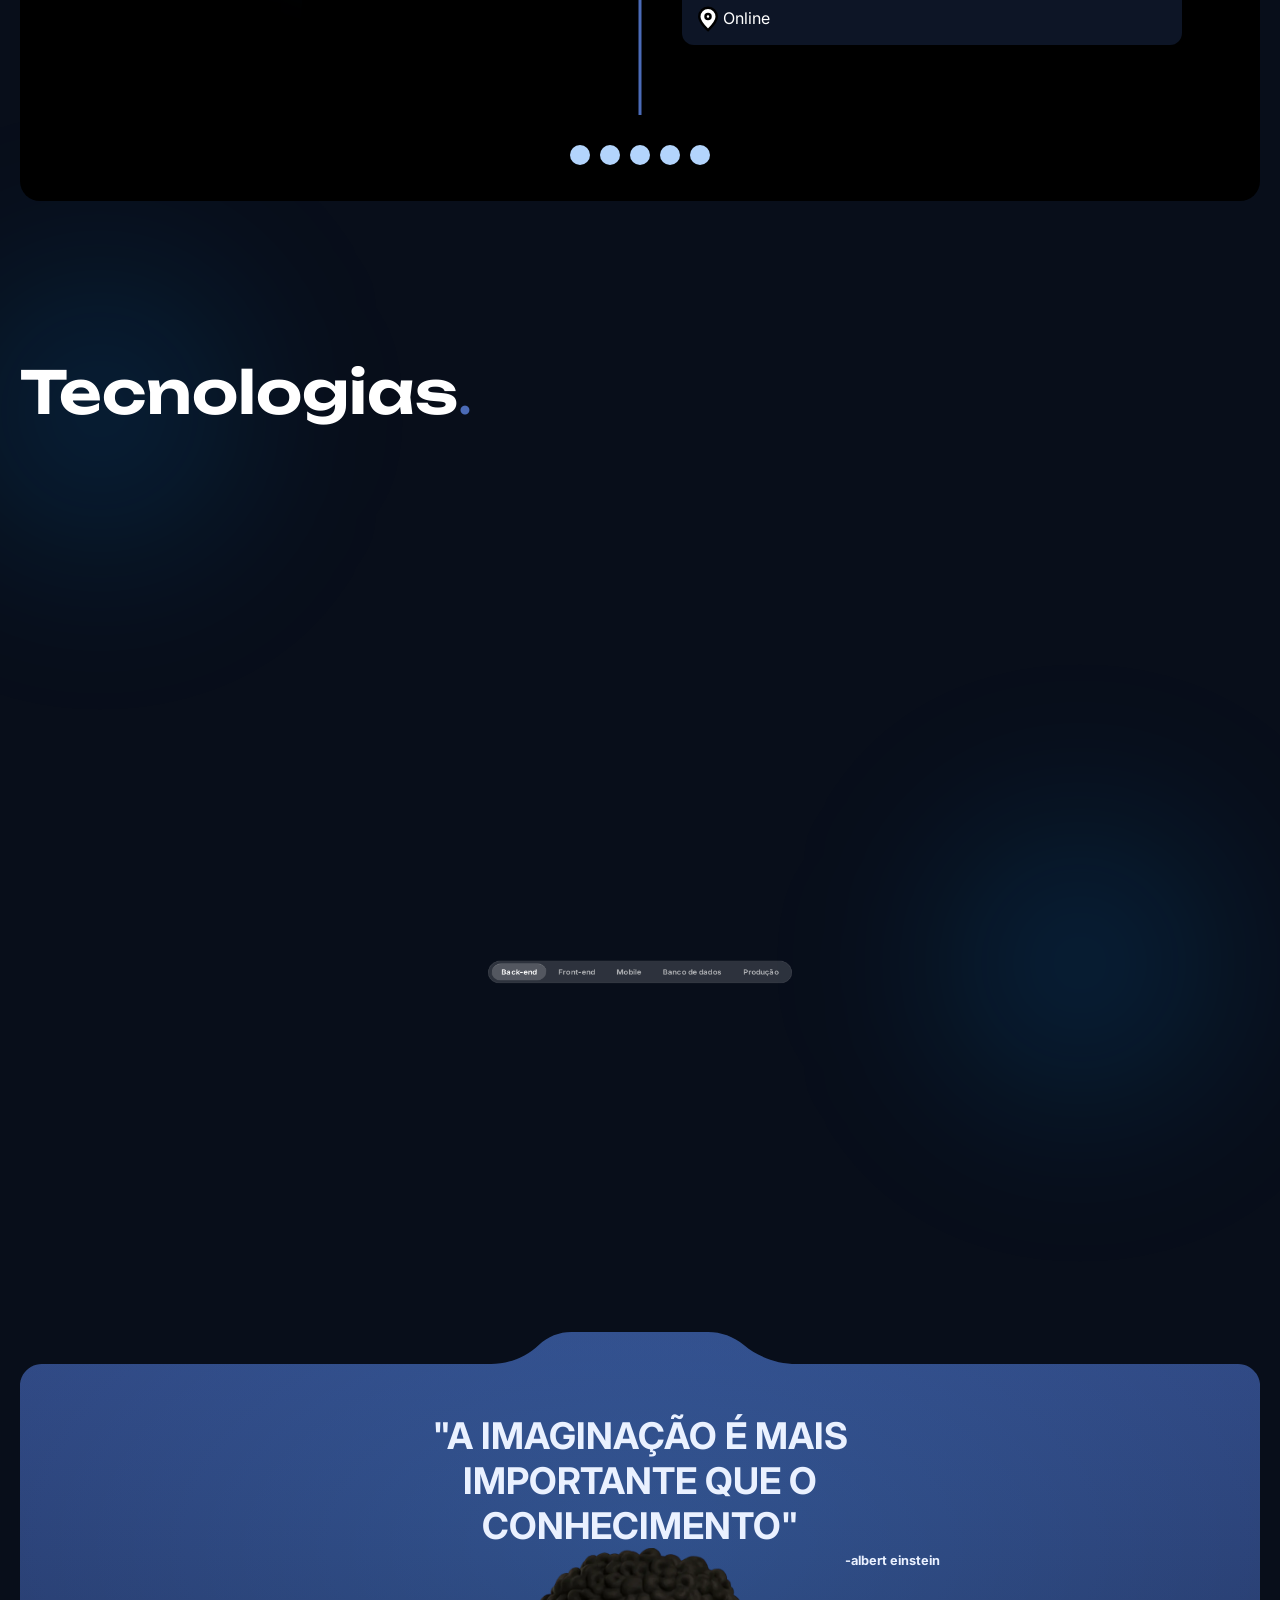
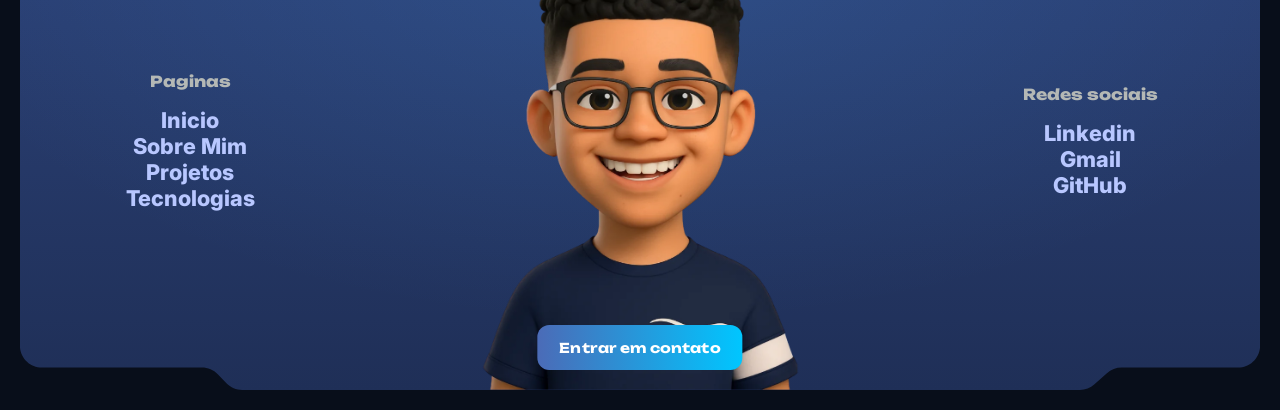
==== commit d076d4f1: "melhorando desempenho" ====
--- a/index.html
+++ b/index.html
@@ -6,15 +6,15 @@
   <meta charset="UTF-8">
   <meta name="viewport" content="width=device-width, initial-scale=1.0">
   <title data-i18n="doc.titulo">Gustavo Azevedo | Desenvolvedor Back-end e Mobile</title>
-  <meta name="description" data-i18n-conteudo="doc.descricao" content="Portfólio de Gustavo Azevedo, desenvolvedor back-end e mobile focado em interfaces modernas, performance e experiências interativas.">
+  <meta name="description" data-i18n-conteudo="doc.descricao" content="Portfólio de Gustavo Azevedo, desenvolvedor back-end e mobile. Projetos em produção com Python, Flask e automações — do AgendaPY, sistema de agendamento real, a scripts que resolvem problemas do dia a dia.">
 
   <!-- SEO extra -->
   <meta name="author" content="Gustavo Azevedo">
-  <meta name="theme-color" content="#0f0f0f">
+  <meta name="theme-color" content="#080e1a">
 
   <!-- Open Graph (para redes sociais) -->
   <meta property="og:title" content="Gustavo Azevedo | Desenvolvedor Back-end e Mobile">
-  <meta property="og:description" content="Conheça meus projetos, tecnologias e experiências em desenvolvimento web.">
+  <meta property="og:description" content="Desenvolvedor back-end e mobile. Conheça o AgendaPY, o BOOSTio e outros projetos em Python, Flask e Flutter.">
   <meta property="og:type" content="website">
   <meta property="og:url" content="https://gustavoazevedodev.vercel.app">
   <meta property="og:image" content="https://gustavoazevedodev.vercel.app/imagens/preview.png">
@@ -33,10 +33,28 @@
   <link rel="icon" href="./imagens/favicon.png" type="image/png">
 
   <!-- CSS -->
-  <link rel="stylesheet" href="./Estilos/style.css">
+  <link rel="stylesheet" href="./Estilos/style.min.css">
 
   <!-- JS -->
   <script type="module" src="./Javascript/script.js"></script>
+
+  <!-- O script.js importa estes módulos em cascata: sem o preload o
+       navegador só descobre cada um depois de baixar o anterior, e a
+       cadeia crítica vira uma escada. O textos.js fica de fora de
+       propósito — ele só é buscado se o visitante escolher inglês. -->
+  <link rel="modulepreload" href="./Javascript/header/menu.js">
+  <link rel="modulepreload" href="./Javascript/header/navegacao-atual.js">
+  <link rel="modulepreload" href="./Javascript/header/ui.js">
+  <link rel="modulepreload" href="./Javascript/idioma/idioma.js">
+  <link rel="modulepreload" href="./Javascript/idioma/ui.js">
+  <link rel="modulepreload" href="./Javascript/main/cubo.js">
+  <link rel="modulepreload" href="./Javascript/main/ui.js">
+  <link rel="modulepreload" href="./Javascript/sobreMim/initTagHover.js">
+  <link rel="modulepreload" href="./Javascript/projetos/initCarrossel.js">
+  <link rel="modulepreload" href="./Javascript/tecnologias/initCategorias.js">
+  <link rel="modulepreload" href="./Javascript/tecnologias/initSkills.js">
+  <link rel="modulepreload" href="./Javascript/tecnologias/initTabletCard.js">
+  <link rel="modulepreload" href="./Javascript/tecnologias/initTime.js">
 
 </head>
 
@@ -188,7 +206,7 @@
           <ul class="carrossel-trilho">
             <li class="carrossel-item ativo-carrossel">
               <a href="projetos/agendapy.html" class="carrossel-capa">
-                <img src="imagens/projetos/agendapyCapa.png" alt="Agenda do dia no sistema AgendaPY" data-i18n-alt="proj.agendapy.alt" loading="lazy" />
+                <img src="imagens/projetos/agendapyCapa.webp" alt="Agenda do dia no sistema AgendaPY" data-i18n-alt="proj.agendapy.alt" loading="lazy" / width="538" height="522">
                 <span class="sr-only" data-i18n="proj.agendapy.ver">Ver detalhes de AgendaPY</span>
               </a>
 
@@ -211,7 +229,7 @@
 
             <li class="carrossel-item">
               <a href="projetos/drive-evidence-sync.html" class="carrossel-capa">
-                <img src="imagens/projetos/driveSyncCapa.png" alt="Diagrama do Drive Evidence Sync" data-i18n-alt="proj.drive.alt" loading="lazy" />
+                <img src="imagens/projetos/driveSyncCapa.webp" alt="Diagrama do Drive Evidence Sync" data-i18n-alt="proj.drive.alt" loading="lazy" / width="820" height="820">
                 <span class="sr-only" data-i18n="proj.drive.ver">Ver detalhes de Drive Evidence Sync</span>
               </a>
 
@@ -232,7 +250,7 @@
 
             <li class="carrossel-item">
               <a href="projetos/gmail-organizer.html" class="carrossel-capa">
-                <img src="imagens/projetos/gmailorganizerCapa.png" alt="Sa&iacute;da do Gmail Organizer no terminal" data-i18n-alt="proj.gmail.alt" loading="lazy" />
+                <img src="imagens/projetos/gmailorganizerCapa.webp" alt="Sa&iacute;da do Gmail Organizer no terminal" data-i18n-alt="proj.gmail.alt" loading="lazy" / width="820" height="820">
                 <span class="sr-only" data-i18n="proj.gmail.ver">Ver detalhes de Gmail Organizer</span>
               </a>
 
@@ -253,7 +271,7 @@
 
             <li class="carrossel-item">
               <a href="projetos/industria-py.html" class="carrossel-capa">
-                <img src="imagens/projetos/industriaPyCapa.png" alt="Menu do sistema Industria PY no terminal" data-i18n-alt="proj.industria.alt" loading="lazy" />
+                <img src="imagens/projetos/industriaPyCapa.webp" alt="Menu do sistema Industria PY no terminal" data-i18n-alt="proj.industria.alt" loading="lazy" / width="820" height="820">
                 <span class="sr-only" data-i18n="proj.industria.ver">Ver detalhes de Industria PY</span>
               </a>
 
@@ -274,7 +292,7 @@
 
             <li class="carrossel-item">
               <a href="projetos/cia-das-tortas.html" class="carrossel-capa">
-                <img src="imagens/projetos/ciaDasTortasHeader.png" alt="Tela inicial do projeto Cia Das Tortas" data-i18n-alt="proj.tortas.alt" loading="lazy" />
+                <img src="imagens/projetos/ciaDasTortasHeader.webp" alt="Tela inicial do projeto Cia Das Tortas" data-i18n-alt="proj.tortas.alt" loading="lazy" / width="605" height="399">
                 <span class="sr-only" data-i18n="proj.tortas.ver">Ver detalhes de Cia Das Tortas</span>
               </a>
 
@@ -317,7 +335,7 @@
       <div class="content">
         <h1 class="title cor-1 " data-i18n="sobre.titulo">sobre mim<span class="cor-p1">.</span></h1>
         <div class="about-esquerda">
-          <img src="imagens/about/MePhoto.jpeg" alt="" data-i18n-alt="sobre.foto">
+          <img src="imagens/about/MePhoto.webp" alt="" data-i18n-alt="sobre.foto" width="1100" height="592">
         </div>
         <div class="about-direita">
           <p data-i18n="sobre.p1">Sou o Gustavo, tenho 18 anos e sou desenvolvedor back-end e mobile. Comecei a programar no Cotemig, onde curso Técnico em Informática, e hoje aplico isso na prática: na Transuple, trabalho com automação de dados e planilhas em Python.</p>
@@ -724,6 +742,10 @@
     <div class="footer-content">
       <picture>
         <source media="(min-width: 550px)" srcset="./imagens/footer/pasta.svg">
+        <!-- sem width/height de propósito: o <picture> troca entre pasta.svg
+           (1688x896) e pastaMobile.svg (382x628), que têm proporções
+           diferentes. Um único par de atributos serviria a um e deformaria
+           o outro. É fundo decorativo e absoluto, não empurra layout. -->
         <img src="./imagens/footer/pastaMobile.svg" class="fundo-footer" alt="">
       </picture>
       <div class="footer-esquerda title">
@@ -746,7 +768,7 @@
             <source srcset="./imagens/main/meDesenho.webp" type="image/webp">
             <source srcset="./imagens/main/meDesenhoMobile.png" media="(max-width: 768px)">
 
-            <img src="./imagens/main/meDesenho.png" alt="illustracao de Gustavo Azevedo" data-i18n-alt="footer.ilustracao" loading="lazy">
+            <img src="./imagens/main/meDesenho.png" alt="illustracao de Gustavo Azevedo" data-i18n-alt="footer.ilustracao" loading="lazy" width="1000" height="1340">
           </picture>
           <a href="mailto:gustavoAzevedo.code@gmail.com" aria-label="link-gmail" class="btn-normal" data-i18n="footer.contato">Entrar em contato</a>
         </div>
--- a/Estilos/style.min.css
+++ b/Estilos/style.min.css
@@ -0,0 +1 @@
+*{padding:0;margin:0;box-sizing:border-box;font-family:"Inter",sans-serif;scroll-behavior:smooth}html{scroll-behavior:smooth !important;scroll-padding-top:150px}body{background:var(--fundo)}img{max-width:100%;height:auto;display:block}a{text-decoration:none;color:inherit;display:block}ul{list-style:none}span{display:inline-block}.container{max-width:1600px;margin-left:auto;margin-right:auto;padding-left:20px;padding-right:20px}@media (max-width:550px){.container{padding-left:10px;padding-right:10px}}.botao,.btn-normal{font-family:"Unbounded",sans-serif;font-size:0.85rem;font-weight:700;letter-spacing:0.01em}.botao{display:inline-flex;align-items:center;gap:10px;width:fit-content;padding:14px 22px;background:var(--cor-p1);color:var(--cor-1);border-radius:var(--raio-md);font-family:"Unbounded",sans-serif;font-size:0.85rem;font-weight:700;transition:background 0.3s ease,gap 0.3s ease}.botao svg{width:16px;height:16px;transition:transform 0.3s ease}.botao:hover{background:var(--cor-p2);gap:14px}.botao:hover svg{transform:translateX(4px)}.btn-normal{display:inline-flex;align-items:center;justify-content:center;padding:14px 22px;background:var(--gradiente);color:var(--cor-1);border-radius:var(--raio-md);transition:0.3s;z-index:1}@media (max-width:1000px){.btn-normal{padding:10px}}.btn-normal:hover{background:var(--cor-1);color:var(--cor-p1)}.card{position:relative;display:flex;align-items:center;justify-content:center;padding:2px;border-radius:var(--raio-lg);line-height:1.6;transition:all 0.48s cubic-bezier(0.23,1,0.32,1);overflow:hidden}.content{display:grid;grid-template-columns:1fr 1fr;gap:24px;padding:34px;border-radius:var(--raio-lg);color:#000;overflow:hidden;background:var(--cor-2)}@media (max-width:1050px){.content{grid-template-columns:1fr}}.card::before{content:"";position:absolute;height:450%;width:160%;border-radius:inherit;background:var(--cor-2);transform-origin:center;animation:moving 12s linear infinite paused;transition:all 0.88s cubic-bezier(0.23,1,0.32,1)}.card:hover::before{animation-play-state:running;z-index:-1;width:20%;background:var(--gradiente)}.card:hover{box-shadow:0rem 6px 13px rgba(10,60,255,0.1),0rem 24px 24px rgba(10,60,255,0.09),0rem 55px 33px rgba(10,60,255,0.05),0rem 97px 39px rgba(10,60,255,0.01),0rem 152px 43px rgba(10,60,255,0)}@media (prefers-reduced-motion:reduce){.card:hover::before{animation:none}}@keyframes moving{0%{transform:rotate(0)}100%{transform:rotate(360deg)}}@media (max-width:1050px){.card::before{animation-play-state:running;z-index:-1;width:20%;background:var(--gradiente)}}@media (max-width:550px){.card::before{display:none}.card{box-shadow:0rem 6px 13px rgba(10,60,255,0.1),0rem 24px 24px rgba(10,60,255,0.09),0rem 55px 33px rgba(10,60,255,0.05),0rem 97px 39px rgba(10,60,255,0.01),0rem 152px 43px rgba(10,60,255,0);color:#000000}}.dots-container{display:flex;align-items:center;justify-content:center;height:100%;width:100%}.dot{height:20px;width:20px;margin-right:10px;border-radius:var(--raio-md);background-color:#b3d4fc;animation:pulse 1.5s infinite ease-in-out}@media (max-width:700px){.dot{height:15px;width:15px}}.dot:last-child{margin-right:0}.dot:nth-child(1){animation-delay:-0.3s}.dot:nth-child(2){animation-delay:-0.1s}.dot:nth-child(3){animation-delay:0.1s}@keyframes pulse{0%{transform:scale(0.8);background-color:#b3d4fc;box-shadow:0 0 0 0 rgba(178,212,252,0.7)}50%{transform:scale(1.2);background-color:#6793fb;box-shadow:0 0 0 10px rgba(178,212,252,0)}100%{transform:scale(0.8);background-color:#b3d4fc;box-shadow:0 0 0 0 rgba(178,212,252,0.7)}}.tag{display:inline-flex;align-items:center;gap:8px;padding:8px 16px;border:1px solid rgba(255,255,255,0.14);border-radius:var(--raio-md);background:rgba(20,28,48,0.72);font-family:"Unbounded",sans-serif;font-size:0.78rem;font-weight:700;line-height:1.3;color:var(--cor-1);white-space:nowrap}@supports (backdrop-filter:blur(1px)) or (-webkit-backdrop-filter:blur(1px)){.tag{backdrop-filter:var(--vidro-blur);-webkit-backdrop-filter:var(--vidro-blur)}}.tag--ponto::before{content:"";width:8px;height:8px;border-radius:50%;background:var(--azul-400);flex-shrink:0}.title{font-family:"Unbounded",sans-serif;font-weight:600;font-size:clamp(2.25rem, 4.6vw, 4rem);line-height:1.05}h1.title{margin-bottom:var(--espaco-titulo)}.titulo{font-family:"Unbounded",sans-serif;font-size:clamp(2.1rem, 5.4vw, 4rem);font-weight:800;line-height:1;color:var(--cor-p1)}.subtitulo{font-family:"Unbounded",sans-serif;font-size:clamp(0.95rem, 1.6vw, 1.1rem);font-weight:600;color:var(--cor-cinza);margin-top:8px}.footer-content a:not(.btn-normal){font-size:clamp(0.9rem, 1.7vw, 1.6rem);font-weight:800}@media (max-width:550px){.footer-content a:not(.btn-normal){font-size:clamp(0.85rem, 2.6vw, 0.9rem)}}.footer-titulo{font-size:clamp(0.8rem, 1.5vw, 0.95rem);color:#b4b8b5}.title-footer{font-size:3rem;text-transform:uppercase}@media (max-width:1700px){.title-footer{font-size:2.6rem}}@media (max-width:1600px){.title-footer{font-size:2.4rem}}@media (max-width:1300px){.title-footer{font-size:2.3rem}}@media (max-width:1150px){.title-footer{font-size:2rem}}@media (max-width:1000px){.title-footer{font-size:1.8rem}}@media (max-width:900px){.title-footer{font-size:1.6rem}}@media (max-width:800px){.title-footer{font-size:1.5rem}}@media (max-width:800px){.title-footer{font-size:1.3rem}}@media (max-width:600px){.title-footer{font-size:1.1rem}}@media (max-width:550px){.title-footer{font-size:1.8rem}}@media (max-width:490px){.title-footer{font-size:1.4rem}}@media (max-width:400px){.title-footer{font-size:1.2rem}}body{--cor-1:#fff;--cor-2:#000;--cor-p1:#4b6bb7;--cor-p2:#111111;--cor-cinza:#a3a3a3;--sombra-forte:rgba(0,0,0,0.15);--sombra-suave:rgba(0,0,0,0.06);--gradiente:linear-gradient(90deg,var(--cor-p1),var(--azul-ciano));--fundo:#080e1a;--vidro-fundo:rgba(255,255,255,0.15);--vidro-borda:rgba(255,255,255,0.25);--vidro-blur:blur(12px) saturate(160%);--azul-800:#0d1526;--azul-400:#6d8ad4;--azul-300:#9fb4e8;--azul-200:#c7d6f5;--azul-100:#eaf1ff;--azul-ciano:#00c6ff;--raio-md:12px;--raio-lg:20px;--raio-xl:28px;--raio-pill:999px;--espaco-secao:160px;--espaco-titulo:48px;--espaco-bloco:24px}@media (max-width:768px){body{--espaco-secao:96px;--espaco-titulo:32px}}.cor-1{color:var(--cor-1)}.cor-p1{color:var(--cor-p1)}body::before{content:"";position:absolute;width:400px;height:400px;background:radial-gradient(circle,rgba(0,153,255,0.2),transparent 70%);top:-100px;left:-150px;filter:blur(80px);z-index:-2}@media (max-width:768px){body::before{display:none}}.header{position:fixed;z-index:999;right:20px;bottom:20px;color:var(--cor-1)}.header nav{position:absolute;bottom:120%;right:0;padding:20px;background:var(--cor-p1);backdrop-filter:blur(8px);border-radius:var(--raio-md);opacity:0;visibility:hidden;transform:translate(0px,40px) scale(0.9);transition:opacity 0.35s ease,transform 0.35s cubic-bezier(0.34,1.56,0.64,1),visibility 0.35s}.header nav ul{display:grid;gap:15px}.header nav a{display:flex;align-items:center;justify-content:space-between;gap:8px;font-family:"Unbounded",sans-serif;font-size:1.1rem;font-weight:700;opacity:0.8;transition:opacity 0.3s ease}.header nav a svg{width:16px;height:16px;flex-shrink:0;opacity:0;transform:translateX(-8px);transition:opacity 0.3s ease,transform 0.3s ease}.header nav a:hover{opacity:1}.header nav a:hover svg{opacity:1;transform:translateX(0)}.header nav li.atual a{pointer-events:none;cursor:default;text-decoration:line-through;text-decoration-thickness:2px;opacity:0.6}.header nav.ativo{opacity:1;visibility:visible;transform:translate(0px,0px) scale(1)}.hamburger{padding:8px;display:inline-block;cursor:pointer;background:var(--cor-p1);border-radius:var(--raio-md);transition:background 0.3s ease,gap 0.3s ease}@supports (backdrop-filter:blur(1px)) or (-webkit-backdrop-filter:blur(1px)){.hamburger{background:var(--vidro-fundo);border:1px solid var(--vidro-borda);backdrop-filter:var(--vidro-blur);-webkit-backdrop-filter:var(--vidro-blur)}}.hamburger:hover{background:var(--cor-p2)}.hamburger input{display:none}.hamburger svg{display:block;height:3em;transition:transform 600ms cubic-bezier(0.4,0,0.2,1)}.line{fill:none;stroke:var(--cor-1);stroke-linecap:round;stroke-linejoin:round;stroke-width:3;transition:stroke-dasharray 600ms cubic-bezier(0.4,0,0.2,1),stroke-dashoffset 600ms cubic-bezier(0.4,0,0.2,1)}.line-top-bottom{stroke-dasharray:12 63}.hamburger input:checked+svg{transform:rotate(-45deg)}.hamburger input:checked+svg .line-top-bottom{stroke-dasharray:20 300;stroke-dashoffset:-32.42}@media (max-width:750px){.header nav{width:150px}}@media (max-width:900px){.header nav a{font-size:0.95rem}.header nav ul{gap:12px}.header nav{padding:16px}}@media (max-width:480px){.header nav a{font-size:0.85rem}.header nav{padding:14px}}.idioma-switch{position:fixed;top:20px;left:20px;z-index:999;display:inline-flex;gap:2px;background:var(--cor-1);border-radius:var(--raio-pill);padding:4px;box-shadow:0 12px 28px var(--sombra-forte),0 2px 8px var(--sombra-suave)}@supports (backdrop-filter:blur(1px)) or (-webkit-backdrop-filter:blur(1px)){.idioma-switch{background:var(--vidro-fundo);border:1px solid var(--vidro-borda);backdrop-filter:var(--vidro-blur);-webkit-backdrop-filter:var(--vidro-blur)}}.idioma-indicador{position:absolute;top:4px;left:4px;height:calc(100% - 8px);border-radius:var(--raio-pill);background:var(--cor-p1);transition:transform 0.35s cubic-bezier(0.65,0,0.35,1),width 0.35s ease}.idioma-opcao{position:relative;z-index:1;border:none;background:transparent;cursor:pointer;padding:8px 14px;border-radius:var(--raio-pill);font-family:"Unbounded",sans-serif;font-size:0.75rem;font-weight:700;color:var(--cor-cinza);transition:color 0.3s ease}.idioma-opcao.ativo{color:var(--cor-1)}.main-bg{position:relative;overflow-x:clip}@media (max-width:768px){main::before{display:none}}.main{display:grid;grid-template-columns:1fr 1fr 1fr;min-height:calc(100vh - 40px);min-height:calc(100svh - 40px)}.scroll-indicador{position:absolute;left:50%;bottom:0;transform:translateX(-50%);display:flex;flex-direction:column;align-items:center;gap:8px;background:none;border:none;padding:0;cursor:pointer;color:var(--cor-p1);opacity:0.6;transition:opacity 0.3s ease}.scroll-indicador:hover{opacity:1}.scroll-indicador-mouse{width:24px;height:38px;border:2px solid currentColor;border-radius:var(--raio-pill);display:flex;justify-content:center;padding-top:6px}.scroll-indicador-roda{width:4px;height:8px;border-radius:2px;background:currentColor;animation:scroll-indicador-roda 1.6s ease infinite}.scroll-indicador svg{width:16px;height:16px;animation:scroll-indicador-seta 1.6s ease infinite}@keyframes scroll-indicador-roda{0%{transform:translateY(0);opacity:1}70%{transform:translateY(10px);opacity:0}100%{transform:translateY(0);opacity:0}}@keyframes scroll-indicador-seta{0%,100%{transform:translateY(0)}50%{transform:translateY(4px)}}@media (prefers-reduced-motion:reduce){.scroll-indicador-roda,.scroll-indicador svg{animation:none}}.contatos{position:absolute;top:50%;right:20px;transform:translateY(-50%);z-index:500;display:flex;flex-direction:column;align-items:center;gap:12px}.contatos a{display:flex;align-items:center;justify-content:center;width:44px;height:44px;border-radius:50%;background:rgba(255,255,255,0.06);box-shadow:inset 0 0 0 1px rgba(255,255,255,0.12);color:var(--azul-200);transition:transform 0.3s ease,color 0.3s ease,background 0.3s ease}.contatos svg{width:20px;height:20px}.contatos a:hover{transform:translateX(-3px);background:rgba(255,255,255,0.14);color:var(--cor-1)}.contatos a:focus-visible{outline:2px solid var(--azul-400);outline-offset:3px}@media (max-width:900px){.contatos{top:20px;right:20px;bottom:auto;left:auto;transform:none;flex-direction:row;gap:10px}.contatos a{width:38px;height:38px}.contatos svg{width:17px;height:17px}.contatos a:hover{transform:translateY(-2px)}}@media (max-width:420px){.contatos{gap:8px}.contatos a{width:34px;height:34px}.contatos svg{width:15px;height:15px}}.main-esquerda{display:flex;flex-direction:column;justify-content:center;gap:var(--espaco-bloco);padding:80px 0px}.main-sobre{position:relative}.main-sobre .botao{margin-top:8px}.main-centro{flex:1;display:flex;justify-content:center;align-items:center}.main-centro video{width:100%;max-width:550px;height:auto;transform-origin:center center;animation:cubo-entrada 5s cubic-bezier(0.16,1,0.3,1) both}.main-centro video.cubo-opaco{-webkit-mask-image:linear-gradient(to right,transparent 0,#000 4%,#000 96%,transparent 100%),linear-gradient(to bottom,transparent 0,#000 4%,#000 96%,transparent 100%);-webkit-mask-composite:source-in;mask-image:linear-gradient(to right,transparent 0,#000 4%,#000 96%,transparent 100%),linear-gradient(to bottom,transparent 0,#000 4%,#000 96%,transparent 100%);mask-composite:intersect}@keyframes cubo-entrada{from{transform:scale(2.2)}to{transform:scale(1)}}@media (prefers-reduced-motion:reduce){.main-centro video{animation:none}}.main-direita{position:relative}.main-direita li{position:absolute;z-index:2;opacity:0;transition:opacity 0.6s ease;padding:13px 22px;gap:10px}.main-direita li:nth-child(1){top:18%;left:-70px;transform:rotate(-4deg)}.main-direita li:nth-child(2){bottom:22%;left:-70px;transform:rotate(3deg)}@supports (backdrop-filter:blur(1px)) or (-webkit-backdrop-filter:blur(1px)){.main-direita li{background:rgba(20,28,48,0.72);border:1px solid rgba(255,255,255,0.14);backdrop-filter:var(--vidro-blur);-webkit-backdrop-filter:var(--vidro-blur);color:var(--cor-1)}}.main-direita li.ativo{opacity:1}@media (max-width:1150px){.main-centro video{max-width:340px}}@media (max-width:900px){.main{grid-template-columns:1fr;min-height:100svh;align-content:center;align-content:safe center;padding-bottom:40px}.main-esquerda{padding:20px 0;text-align:center}.main-sobre .botao{margin-left:auto;margin-right:auto}.main-direita{display:none}}@media (max-width:600px){.main-centro video{max-width:260px}}@media (max-width:900px){@keyframes cubo-entrada{from{transform:scale(1.6)}to{transform:scale(1)}}}@media (max-width:900px) and (max-height:640px){.main{align-content:start;min-height:auto}}.projetos-content{margin-top:var(--espaco-secao)}.projetos-bg{position:relative;overflow:hidden}.projetos-bg::before{content:"";position:absolute;width:400px;height:400px;top:-150px;left:-100px;filter:blur(80px);z-index:-2}@media (max-width:768px){.projetos-bg::before{display:none}}.projetos-bg::after{content:"";position:absolute;width:400px;height:400px;background:radial-gradient(circle,rgba(0,153,255,0.2),transparent 70%);bottom:0px;right:0px;filter:blur(80px);z-index:-2}.sr-only{position:absolute;width:1px;height:1px;padding:0;margin:-1px;overflow:hidden;clip-path:inset(50%);white-space:nowrap}.projeto-tags{display:flex;flex-wrap:wrap;gap:8px;list-style:none}.linguagens-lst{display:flex;gap:20px;flex-wrap:wrap}.carrossel{--seta:56px;--recuo-seta:clamp(12px, 2.1vw, 40px);--folga-seta:clamp(20px, 2.2vw, 34px);--recuo:calc(var(--recuo-seta) + var(--seta) + var(--folga-seta));--gap:24px;--lado:clamp(215px, 19.5vw, 360px);--escala:1.2;--pad-topo:clamp(64px, 7vw, 96px);--pad-base:300px;--sombra-card:0 18px 45px -5px rgba(0,0,0,0.95),0 30px 110px 15px rgba(0,0,0,0.7);position:relative;margin-top:calc(var(--espaco-titulo) - 30px)}.carrossel-palco{overflow-x:auto;overflow-y:hidden;scroll-behavior:auto;overscroll-behavior-x:contain;scrollbar-width:none;-ms-overflow-style:none}.carrossel-palco::-webkit-scrollbar{display:none}.carrossel-trilho{display:flex;align-items:flex-end;gap:var(--gap);padding:var(--pad-topo) var(--recuo) var(--pad-base);list-style:none;width:max-content}.carrossel-item{position:relative;flex:0 0 auto;width:var(--lado);height:var(--lado)}.carrossel-capa{position:relative;display:block;width:100%;height:100%;overflow:hidden;border-radius:var(--raio-lg);background:var(--azul-800);box-shadow:inset 0 0 0 1px rgba(255,255,255,0.06);transform-origin:bottom left;transition:scale 0.55s cubic-bezier(0.16,1,0.3,1),translate 0.35s cubic-bezier(0.16,1,0.3,1),box-shadow 0.55s ease}.carrossel-capa img{width:100%;height:100%;object-fit:cover;object-position:top center}.carrossel-item.ativo-carrossel .carrossel-capa{z-index:2;scale:var(--escala);box-shadow:inset 0 0 0 1px rgba(255,255,255,0.1),var(--sombra-card)}.carrossel-item:not(.ativo-carrossel):hover .carrossel-capa{z-index:3;translate:0 10px;box-shadow:inset 0 0 0 1px rgba(255,255,255,0.12),var(--sombra-card)}.carrossel-capa:focus-visible{outline:2px solid var(--azul-400);outline-offset:4px}.carrossel-legenda{position:absolute;z-index:5;top:calc(100% + 30px);left:0;width:calc(var(--lado) * var(--escala));max-width:100vw;transform-origin:top left;opacity:0;visibility:hidden;transform:translateY(-14px) scale(0.55);transition:opacity 0.45s ease,transform 0.45s cubic-bezier(0.16,1,0.3,1),visibility 0.45s}.carrossel-item.ativo-carrossel .carrossel-legenda{opacity:1;visibility:visible;transform:translateY(0) scale(1)}.carrossel-item:not(.ativo-carrossel):hover .carrossel-legenda{opacity:1;visibility:visible;transform:translateY(0) scale(0.72)}.carrossel-trilho:has(.carrossel-item:hover) .carrossel-item.ativo-carrossel:not(:hover) .carrossel-legenda{opacity:0;visibility:hidden;transform:translateY(-14px) scale(0.55)}.carrossel-titulo{font-family:"Unbounded",sans-serif;font-size:clamp(1.05rem, 1.5vw, 1.55rem);font-weight:700;line-height:1.28;color:var(--cor-1)}.carrossel-cliente{display:flex;align-items:center;gap:14px;margin-top:14px;font-size:0.78rem;font-weight:500;letter-spacing:0.12em;text-transform:uppercase;color:var(--cor-cinza)}.carrossel-link{display:inline-block;color:var(--azul-300);letter-spacing:0.04em;text-transform:none;transition:color 0.25s ease}.carrossel-link:hover{color:var(--cor-1);text-decoration:underline;text-underline-offset:3px}.carrossel-tags{display:flex;flex-wrap:wrap;gap:10px;margin-top:18px;list-style:none}.carrossel-seta{position:absolute;top:calc(var(--pad-topo) + var(--lado) * 0.72);z-index:4;display:grid;place-items:center;width:var(--seta);height:var(--seta);padding:0;border:0;border-radius:var(--raio-md);background:var(--cor-p1);color:var(--cor-1);cursor:pointer;transform:translateY(-50%);transition:background 0.3s ease,opacity 0.3s ease}.carrossel-seta:hover:not(:disabled){background:var(--cor-p2)}.carrossel-seta svg{width:20px;height:20px;transition:transform 0.3s ease}.carrossel-seta-anterior:hover:not(:disabled) svg{transform:translateX(-4px)}.carrossel-seta-proxima:hover:not(:disabled) svg{transform:translateX(4px)}.carrossel-seta:focus-visible{outline:2px solid var(--azul-400);outline-offset:4px}.carrossel-seta:disabled{opacity:0.28;cursor:default}.carrossel-seta-anterior{left:var(--recuo-seta)}.carrossel-seta-proxima{right:var(--recuo-seta)}@media (max-width:1050px){.carrossel{--seta:50px}.carrossel-seta svg{width:18px;height:18px}}@media (max-width:600px){.carrossel{--lado:64vw;--escala:1.15;--gap:16px;--seta:44px;--pad-base:290px}.carrossel-legenda{top:calc(100% + 24px);width:calc(var(--lado) * var(--escala))}}@media (prefers-reduced-motion:reduce){.carrossel-capa,.carrossel-legenda,.carrossel-seta,.carrossel-seta svg{transition:none}}.projeto-pagina{display:grid;grid-template-columns:1fr 2fr;height:100vh}.projeto-texto{padding-top:80px}.projeto-explicacao{margin-top:var(--espaco-bloco)}.projeto-explicacao dt{margin-top:var(--espaco-bloco);font-weight:600;margin-bottom:8px}.projeto-voltar{display:inline-flex;align-items:center;gap:8px;margin-bottom:var(--espaco-bloco);font-size:0.9rem;font-weight:600;color:var(--azul-200);transition:color 0.25s ease,gap 0.25s ease}.projeto-voltar:hover{color:var(--cor-1);gap:12px}.projeto-voltar svg{width:16px;height:16px;flex-shrink:0}.projeto-titulo{font-family:"Unbounded",sans-serif;font-size:clamp(2.2rem, 5vw, 3.6rem);font-weight:800;line-height:1.05;color:var(--cor-1)}.projeto-meta{display:flex;flex-wrap:wrap;align-items:center;gap:12px;margin-top:var(--espaco-bloco)}.projeto-meta .projeto-tags{margin-right:auto}@container (min-width:1px){.projeto-titulo{font-size:clamp(1.9rem, 12cqi, 3.6rem)}}.projeto-acao{display:inline-flex;align-items:center;gap:10px;padding:12px 20px;border-radius:var(--raio-md);font-family:"Unbounded",sans-serif;font-size:0.8rem;font-weight:700;color:var(--cor-1);box-shadow:inset 0 0 0 1px rgba(255,255,255,0.16);transition:background 0.25s ease,transform 0.25s ease}.projeto-acao svg{width:18px;height:18px;flex-shrink:0}.projeto-acao:hover{background:rgba(255,255,255,0.1);transform:translateY(-2px)}.projeto-acao--site{background:var(--cor-p1);box-shadow:none}.projeto-acao--site:hover{background:var(--azul-400)}.projeto-acao:focus-visible{outline:2px solid var(--azul-400);outline-offset:3px}.projeto-galeria{display:grid;height:100vh}.projeto-galeria{margin:0;padding-top:48px;overflow:auto;border-radius:var(--raio-lg);background:var(--azul-800);box-shadow:inset 0 0 0 1px rgba(255,255,255,0.08),0 18px 40px -20px rgba(0,0,0,0.6);display:flex;justify-content:center;gap:20px;flex-wrap:wrap}.projeto-galeria-bg ul li{color:var(--cor-1);display:flex;justify-content:center;flex-direction:column;align-items:center;gap:10px}.projeto-galeria-bg ul li img{width:85%}.projeto-galeria-bg ul li span{font-family:"Unbounded",sans-serif;font-size:0.9rem;font-weight:600;letter-spacing:0.01em}.projeto-texto-bg{container-type:inline-size;display:flex;flex-direction:column;align-items:center;height:100vh;overflow-y:auto;padding-bottom:20px}.projeto-saber-mais{display:flex;flex-wrap:wrap;justify-content:center;gap:12px;margin-top:auto;padding-top:var(--espaco-bloco)}@media (max-width:860px){.projeto-galeria{gap:48px}}@media (max-width:600px){.projeto-galeria{gap:28px}.projeto-meta{gap:10px}.projeto-acao{padding:11px 16px;font-size:0.75rem}}@media (max-width:900px){.projeto-pagina{grid-template-columns:1fr;height:auto}.projeto-texto-bg,.projeto-galeria{height:auto;overflow:visible}.projeto-galeria{padding-bottom:48px;border-radius:0}.projeto-galeria-bg ul li img{width:100%}.projeto-saber-mais{margin-top:var(--espaco-bloco)}}.about-bg{min-height:100vh;margin-top:var(--espaco-secao);padding:0 20px}@media (max-width:550px){.about-bg{padding:0 10px}.about-bg h1{margin-bottom:5px}}.about-esquerda{position:relative;display:flex;justify-content:center;align-items:center;border-radius:var(--raio-md);overflow:hidden}.about-esquerda img{background-color:var(--cor-1);height:100%;object-fit:cover;border-radius:var(--raio-md)}.about-esquerda::after,.about-esquerda::before{content:"";position:absolute;width:200%;height:200%;background-image:conic-gradient( from 0deg,transparent 75%,var(--cor-p1),transparent 90% );z-index:-1;animation:5s gira linear infinite}.about-esquerda::before{background-image:conic-gradient( from 180deg,transparent 75%,var(--cor-p1),transparent 90% )}.about-direita{display:flex;flex-direction:column;gap:30px;justify-content:center}.about-direita p{font-size:1.4rem;color:var(--cor-1);z-index:1}@media (max-width:1050px){.about-direita p{font-size:1.2rem}}@media (max-width:550px){.about-direita p{font-size:1rem}}.card h1{z-index:1;grid-row:1;grid-column:1/-1}.content h1{grid-row:1/-1}.experiencia-about{grid-column:1/-1;position:relative;z-index:1}.experiencia-about::before{content:"";position:absolute;width:3px;top:0;bottom:50px;background:var(--cor-p1);left:50%;transform:translateX(-50%)}.cursos-content{display:grid;grid-template-columns:1fr 1fr;justify-items:center;margin-bottom:var(--espaco-secao);position:relative}.curso-card{width:500px;height:calc(100% + 40px);padding:10px;background:var(--azul-800);border-radius:var(--raio-md);position:relative;transition:0.3s;border:1px solid transparent;z-index:1}.curso-card:hover{border:var(--cor-p1) solid 1px;box-shadow:0rem 6px 13px rgba(10,60,255,0.1),0rem 24px 24px rgba(10,60,255,0.09),0rem 55px 33px rgba(10,60,255,0.05),0rem 97px 39px rgba(10,60,255,0.01),0rem 152px 43px rgba(10,60,255,0)}.curso-card span:first-child{font-size:0.85rem;color:#d3d3d3}.curso-card h2{color:var(--cor-p1);margin-bottom:20px;font-size:2rem}.curso-card h3{margin-top:20px;font-weight:500}@media (max-width:550px){.curso-card h2{font-size:1.5rem}}.curso-card ul{margin-top:20px}.curso-card span:nth-child(n+2){position:absolute;bottom:10px;display:flex;align-items:center}.curso-card span svg{fill:var(--cor-1);width:30px;height:30px}@media (max-width:1200px){.curso-card{height:calc(100% + 50px);width:100%}.curso-card h2{margin-bottom:5px}.curso-card ul{margin-top:5px}}@media (max-width:1050px){.cursos-content{grid-template-columns:1fr;gap:100px}.cursos-content .tag-html{display:none}.experiencia-about::before{height:3px;top:50%;width:100%;left:0;transform:translateY(-50%);display:none}.about-content .content{padding:10px}}.dots-container{position:absolute;left:50%;transform:translateX(-50%);bottom:0px;height:auto}.tag-html{position:relative;display:inline-block;font-family:"Fira Code",monospace;font-weight:600;font-size:184px;color:transparent;opacity:0.08;background:radial-gradient( circle at var(--x,50%) var(--y,50%),rgba(100,150,255,0.6),transparent 70% );-webkit-background-clip:text;background-clip:text;transition:opacity 0.3s ease;cursor:pointer;transform:rotate(160deg)}.tag-html::before{content:attr(data-text);position:absolute;inset:0;transform:rotate(160deg)}.tecnologias-bg{margin-top:var(--espaco-secao);margin-bottom:var(--espaco-secao);position:relative}.tecnologias-content{display:grid;margin-top:20px}.tecnologias-bg::before{content:"";position:absolute;width:400px;height:400px;background:radial-gradient(circle,rgba(0,153,255,0.2),transparent 70%);top:-150px;left:-100px;filter:blur(80px);z-index:-2}.tecnologias-bg::after{content:"";position:absolute;width:400px;height:400px;background:radial-gradient(circle,rgba(0,153,255,0.2),transparent 70%);bottom:0px;right:0px;filter:blur(80px);z-index:-2}.cardTablet{--bezel:20px;--raio-corpo:38px;--raio-tela:22px;--aluminio-claro:#3c3e45;--aluminio-escuro:#16171b;--tinta:rgba(255,255,255,0.92);--tinta-fraca:rgba(255,255,255,0.55);perspective:1600px;transform-style:preserve-3d;position:relative}.phone{width:100%;height:clamp(440px, 54vw, 750px);margin:0 auto;position:relative;transform-style:preserve-3d;transform:rotateX(30deg) scale(0.6);transition:transform 1s cubic-bezier(0.22,1,0.36,1)}.cardTablet:hover .phone,.cardTablet.active .phone{transform:rotateX(0deg) scale(1)}@media (prefers-reduced-motion:reduce){.phone{transition:none}}.face{position:absolute;top:50%;left:50%;width:100%;height:100%;display:grid;grid-template-rows:auto auto 1fr auto auto}.front{transform:translate(-50%,-50%);padding:var(--bezel);border-radius:var(--raio-corpo);background:linear-gradient( 155deg,var(--aluminio-claro),var(--aluminio-escuro) 55% );box-shadow:inset 0 1px 0 rgba(255,255,255,0.16),inset 0 0 0 1px rgba(255,255,255,0.06),0 2px 4px rgba(0,0,0,0.5),0 20px 44px rgba(0,0,0,0.45),0 64px 96px -32px rgba(0,0,0,0.65)}.front::before{content:"";position:absolute;inset:var(--bezel);border-radius:var(--raio-tela);background:radial-gradient( 120% 90% at 18% 0%,rgba(75,107,183,0.38),transparent 62% ),radial-gradient( 90% 70% at 92% 100%,rgba(0,198,255,0.16),transparent 58% ),#090c14;z-index:0}.head,.date,.home,.navigation{position:relative;z-index:1}.back,.top,.bottom,.left,.right{display:none}.front-camera{position:absolute;top:calc(var(--bezel) / 2);left:50%;transform:translate(-50%,-50%);width:7px;height:7px;border-radius:50%;background:#05060a;box-shadow:inset 0 0 0 1px rgba(255,255,255,0.08)}.front-camera::after{content:"";position:absolute;inset:1.5px;border-radius:50%;background:radial-gradient( circle at 35% 30%,rgba(120,170,255,0.5),transparent 60% )}.head{display:flex;align-items:center;justify-content:space-between;padding:4px 14px 0;height:auto;font-size:0.8rem}.head .h-left{margin:0;font-size:0.8rem;font-weight:500;letter-spacing:0.01em;color:var(--tinta)}.head .h-right{display:flex;align-items:center;gap:6px}.head .h-right span{width:15px;height:15px;margin:0;display:inline-flex;align-items:center;justify-content:center;color:var(--tinta);opacity:0.9}.head .h-right .battery{width:24px}.logo-head{width:100%;height:100%}.date{color:var(--tinta);text-align:center;margin:0;padding:26px 0 10px}.date *{display:block}.date .hour{font-family:"Inter",sans-serif;font-size:4.5rem;font-weight:200;line-height:1;letter-spacing:-0.02em;margin:0}.date .day{font-family:"Inter",sans-serif;font-size:0.95rem;font-weight:400;line-height:1.6;color:var(--tinta-fraca)}.date br{display:none}.front .home{display:flex;flex-wrap:wrap;justify-content:center;align-items:center;align-content:center;column-gap:28px;row-gap:34px;padding:10px 6% 0}.front .home .app[hidden]{display:none}.front .home .app{position:relative;width:88px;height:88px;display:flex;align-items:center;justify-content:center;padding:18px;border-radius:23%;background:rgba(255,255,255,0.07);box-shadow:inset 0 1px 0 rgba(255,255,255,0.14),inset 0 0 0 1px rgba(255,255,255,0.05),0 6px 16px rgba(0,0,0,0.35);cursor:pointer;transition:transform 0.25s ease,background 0.25s ease}.front .home .app svg{max-width:100%;max-height:100%}.front .home .app:hover{transform:translateY(-3px);background:rgba(255,255,255,0.12)}@media (prefers-reduced-motion:reduce){.front .home .app{transition:none}.front .home .app:hover{transform:none}}.front .home .app span{position:absolute;top:calc(100% + 9px);left:50%;transform:translateX(-50%);padding:0;background:none;border-radius:0;font-family:"Inter",sans-serif;font-size:0.7rem;font-weight:400;letter-spacing:0.01em;text-transform:none;white-space:nowrap;color:var(--tinta-fraca)}.front .home2{display:flex;flex-wrap:nowrap;justify-content:center;align-items:center;gap:4px;width:fit-content;justify-self:center;margin:22px 0 0;padding:5px 6px;border-radius:var(--raio-xl);background:rgba(255,255,255,0.08);box-shadow:inset 0 0 0 1px rgba(255,255,255,0.08)}.dock-aba{appearance:none;border:0;background:none;color:rgba(255,255,255,0.62);font:inherit;font-size:0.75rem;font-weight:600;letter-spacing:0.01em;white-space:nowrap;padding:7px 15px;border-radius:var(--raio-pill);cursor:pointer;transition:color 0.2s ease,background 0.2s ease}.dock-aba:hover{color:#fff}.dock-aba.ativo{color:#fff;background:rgba(255,255,255,0.18);box-shadow:inset 0 1px 0 rgba(255,255,255,0.16)}.dock-aba:focus-visible{outline:2px solid var(--cor-p1);outline-offset:2px}.dock-aba-curto{display:none}@media (prefers-reduced-motion:reduce){.dock-aba{transition:none}}@supports (backdrop-filter:blur(1px)) or (-webkit-backdrop-filter:blur(1px)){.front .home2{background:var(--vidro-fundo);backdrop-filter:var(--vidro-blur);-webkit-backdrop-filter:var(--vidro-blur)}}.navigation{display:flex;justify-content:center;align-items:center;padding:14px 0 6px}.navigation .btn-task,.navigation .btn-back{display:none}.navigation .btn-home{width:132px;height:5px;border:none;border-radius:var(--raio-pill);background:rgba(255,255,255,0.45)}#loading-screen{display:none;position:absolute;inset:var(--bezel);border-radius:var(--raio-tela);background:rgba(9,12,20,0.86);backdrop-filter:blur(14px);-webkit-backdrop-filter:blur(14px);justify-content:center;align-items:center;z-index:3}#loading-screen svg{width:96px;height:96px;opacity:0;transform:scale(0.8);animation:fadeIn 0.4s forwards,pulse 1.5s infinite ease-in-out}@keyframes fadeIn{to{opacity:1;transform:scale(1)}}@keyframes pulse{0%,100%{transform:scale(1);opacity:0.9}50%{transform:scale(1.08);opacity:1}}#skill-screen{display:none;flex-direction:column;align-items:center;justify-content:center;position:absolute;inset:var(--bezel);border-radius:var(--raio-tela);padding:8%;background:rgba(9,12,20,0.94);backdrop-filter:blur(18px);-webkit-backdrop-filter:blur(18px);color:var(--tinta);text-align:center;overflow-y:auto;z-index:4;animation:fadeInSkill 0.35s ease-out forwards}@keyframes fadeInSkill{from{opacity:0;transform:scale(0.97)}to{opacity:1;transform:scale(1)}}#skill-icon svg{width:96px;height:96px;margin-bottom:24px;animation:fadeIn 0.5s ease-out forwards}#skill-description{max-width:46ch;margin:0 auto;font-family:"Inter",sans-serif;font-size:1rem;font-weight:400;line-height:1.65;color:rgba(255,255,255,0.8)}#close-btn{margin-top:28px;padding:11px 26px;border:none;border-radius:var(--raio-pill);background:var(--cor-p1);font-family:"Inter",sans-serif;font-size:0.85rem;font-weight:500;color:#fff;cursor:pointer;transition:background 0.25s ease}#close-btn:hover{background:#5f7fcb}@media (max-width:1000px){.cardTablet{--bezel:16px;--raio-corpo:32px;--raio-tela:18px}.front .home .app{width:74px;height:74px;padding:14px}.date .hour{font-size:3.6rem}}@media (max-width:700px){.dock-aba-longo{display:none}.dock-aba-curto{display:inline}.dock-aba{font-size:0.7rem;padding:6px 9px}.front .home2{gap:2px;padding:4px 5px}.cardTablet{--bezel:12px;--raio-corpo:26px;--raio-tela:15px}.front .home{column-gap:18px;row-gap:28px;padding:6px 4% 0}.front .home .app{width:58px;height:58px;padding:10px}.front .home .app span{top:calc(100% + 7px);font-size:0.6rem}.date{padding:16px 0 6px}.date .hour{font-size:2.6rem}.date .day{font-size:0.8rem}.navigation .btn-home{width:96px;height:4px}#skill-icon svg{width:64px;height:64px;margin-bottom:16px}#skill-description{font-size:0.85rem}}@media (max-width:500px){.front .home{column-gap:14px}.front .home2{margin-top:16px;padding:8px 12px}.head{font-size:0.7rem;padding:2px 8px 0}.head .h-left{font-size:0.7rem}#skill-screen{padding:7% 6%}#close-btn{margin-top:18px;padding:9px 20px;font-size:0.8rem}}@media (max-width:420px){.dock-aba{font-size:0.62rem;padding:6px 7px;letter-spacing:0}.front .home2{gap:1px;padding:4px}}.footer-bg{padding:20px}.footer-bg::after{content:"";position:absolute;width:400px;height:400px;background:radial-gradient(circle,rgba(0,153,255,0.2),transparent 70%);bottom:0px;right:0px;filter:blur(80px);z-index:-2}.footer-content{display:grid;grid-template-columns:0.5fr 1fr 0.5fr;position:relative;max-height:108vh;padding:20px;margin-top:50px}@media (max-width:550px){.footer-content{grid-template-columns:minmax(0,1fr) minmax(0,1fr);height:initial;gap:50px 10px}}@media (min-width:1500px){.footer-content{margin-top:150px}}@media (max-width:800px){.footer-content{margin-top:0px}}@media (max-width:520px){.footer-content{gap:30px 10px}}@media (max-width:420px){.footer-content{gap:30px 10px}}@media (max-width:360px){.footer-content{gap:15px 10px}}.footer-content>picture>img{position:absolute;max-width:100%;object-fit:cover;bottom:0px;justify-self:center;z-index:-1}picture,source{display:contents}@media (min-width:550px){.fundo-footer{position:absolute;max-width:100%;object-fit:cover;bottom:0px;justify-self:center;z-index:-1;height:initial}}.footer-esquerda{grid-column:1/2;grid-column:1/2;text-align:center;align-items:center;align-self:center;justify-items:center;padding-top:100px;grid-row:1/-1}@media (max-width:550px){.footer-esquerda{grid-column:1}}.footer-esquerda>h1{margin-bottom:20px}.footer-centro{grid-column:2/3;position:relative;text-align:center;display:grid;align-items:end}@media (max-width:550px){.footer-centro{grid-column:1/3}}.footer-centro img{width:55%;margin-bottom:-20px;z-index:1}@media (max-width:550px){.footer-centro img{width:75%}}.footer-centro div{display:grid;justify-items:center}.title-footer{position:relative;color:#eaf1ff}.title-footer::before{content:"-albert einstein";position:absolute;right:0;bottom:-20px;font-size:1rem;font-family:"Inter",sans-serif;text-transform:lowercase}@media (max-width:1300px){.title-footer::before{font-size:0.8rem}}@media (max-width:1000px){.title-footer::before{display:none}}.footer-centro .btn-normal{align-self:end;position:absolute;left:50%;transform:translateX(-50%)}.footer-direita{grid-column:3/4;justify-self:center;align-self:center;justify-items:center;padding-top:100px}@media (max-width:550px){.footer-direita{grid-column:2;grid-row:1}}.footer-direita>h1{margin-bottom:20px}@media (max-width:550px){.footer-direita>h1,.footer-esquerda>h1{margin-bottom:15px;justify-self:center;text-align:center}}@media (max-width:1000px){.footer-esquerda,.footer-direita{padding-top:0px}}.footer-direita ul,.footer-esquerda ul{display:grid;justify-items:center;gap:3px}.footer-esquerda a,.footer-direita a{position:relative;color:#b8c7ff;text-decoration:none;transition:0.3s ease}.footer-esquerda a::after,.footer-direita a::after{content:"";position:absolute;left:0;bottom:-4px;width:0%;height:2px;background:#4da8ff;transition:0.3s ease}.footer-esquerda a:hover,.footer-direita a:hover{color:#4da8ff;transform:translateX(4px)}.footer-esquerda a:hover::after,.footer-direita a:hover::after{width:100%}.footer-content,.footer-esquerda,.footer-direita,.footer-centro,.footer-centro>div{min-width:0}.footer-centro img{max-width:100%}@media (max-width:360px){.footer-centro .btn-normal{padding:10px 12px;font-size:0.75rem}}
